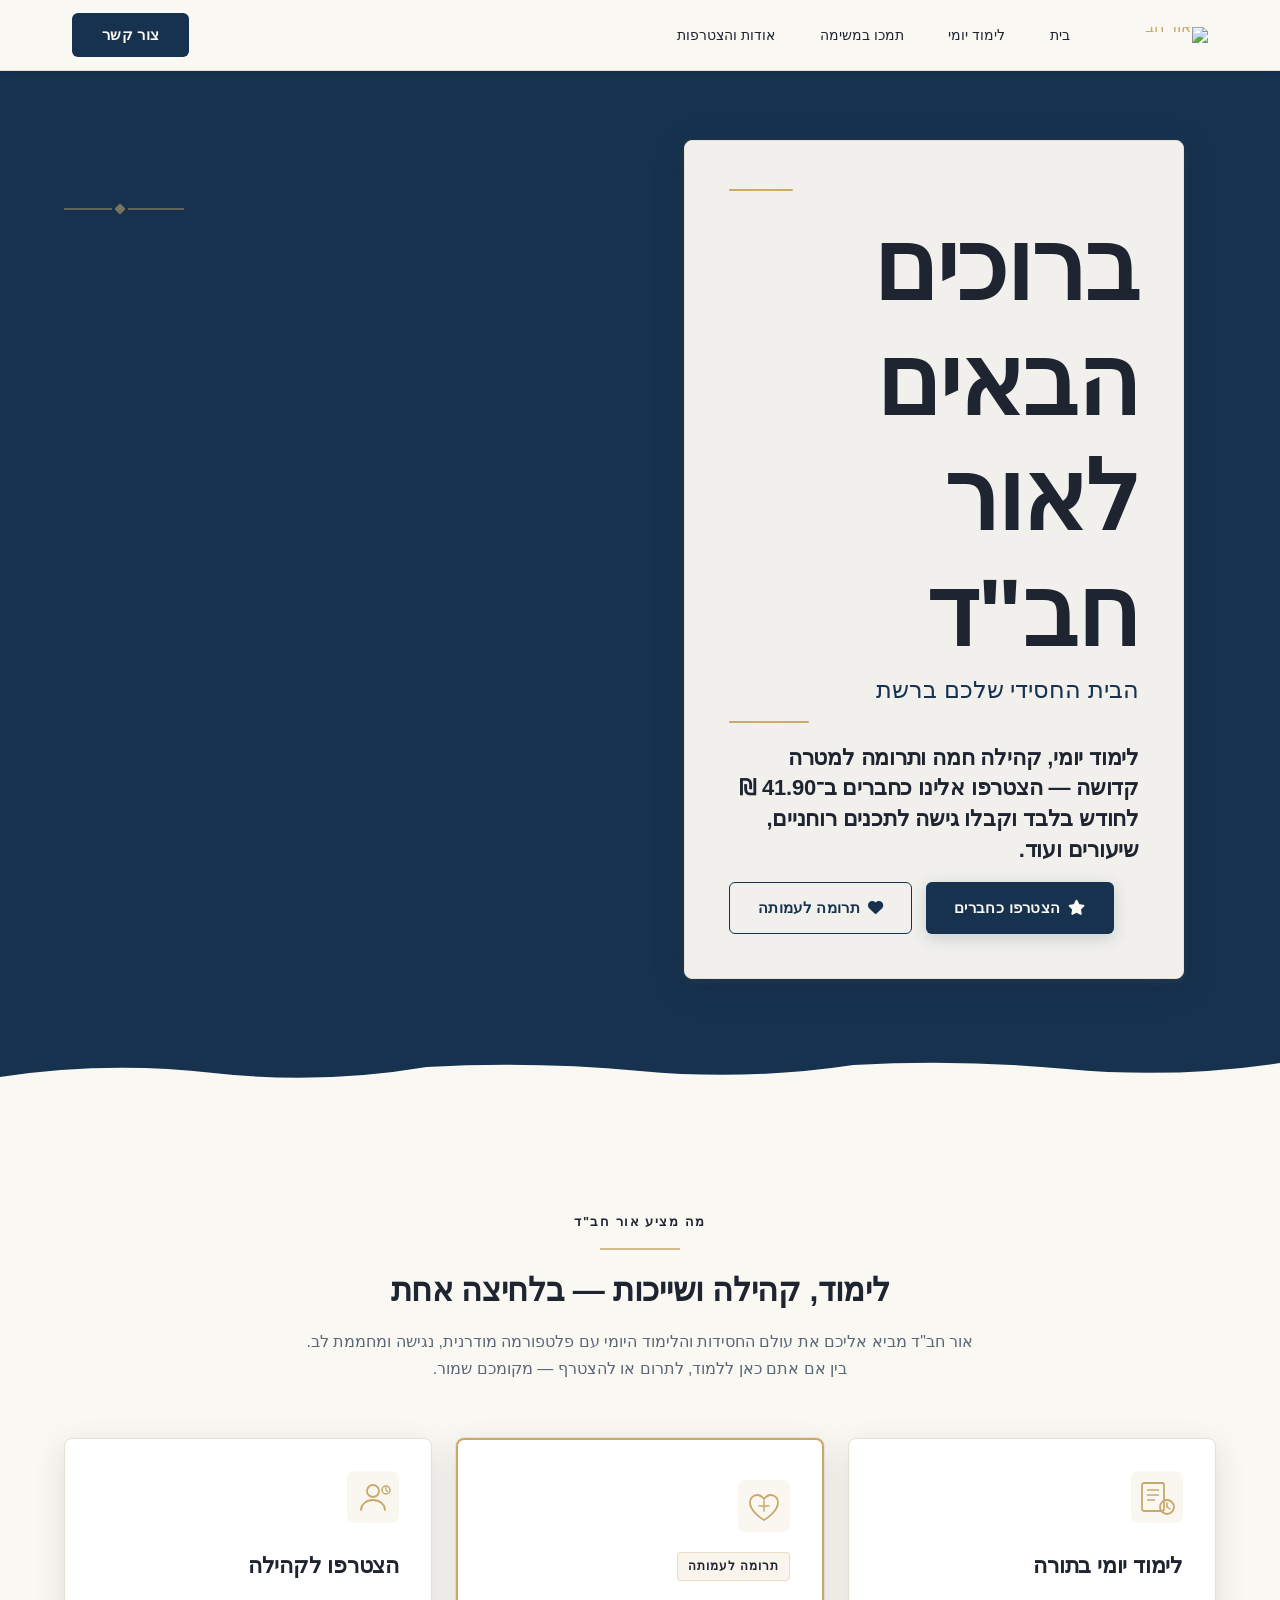
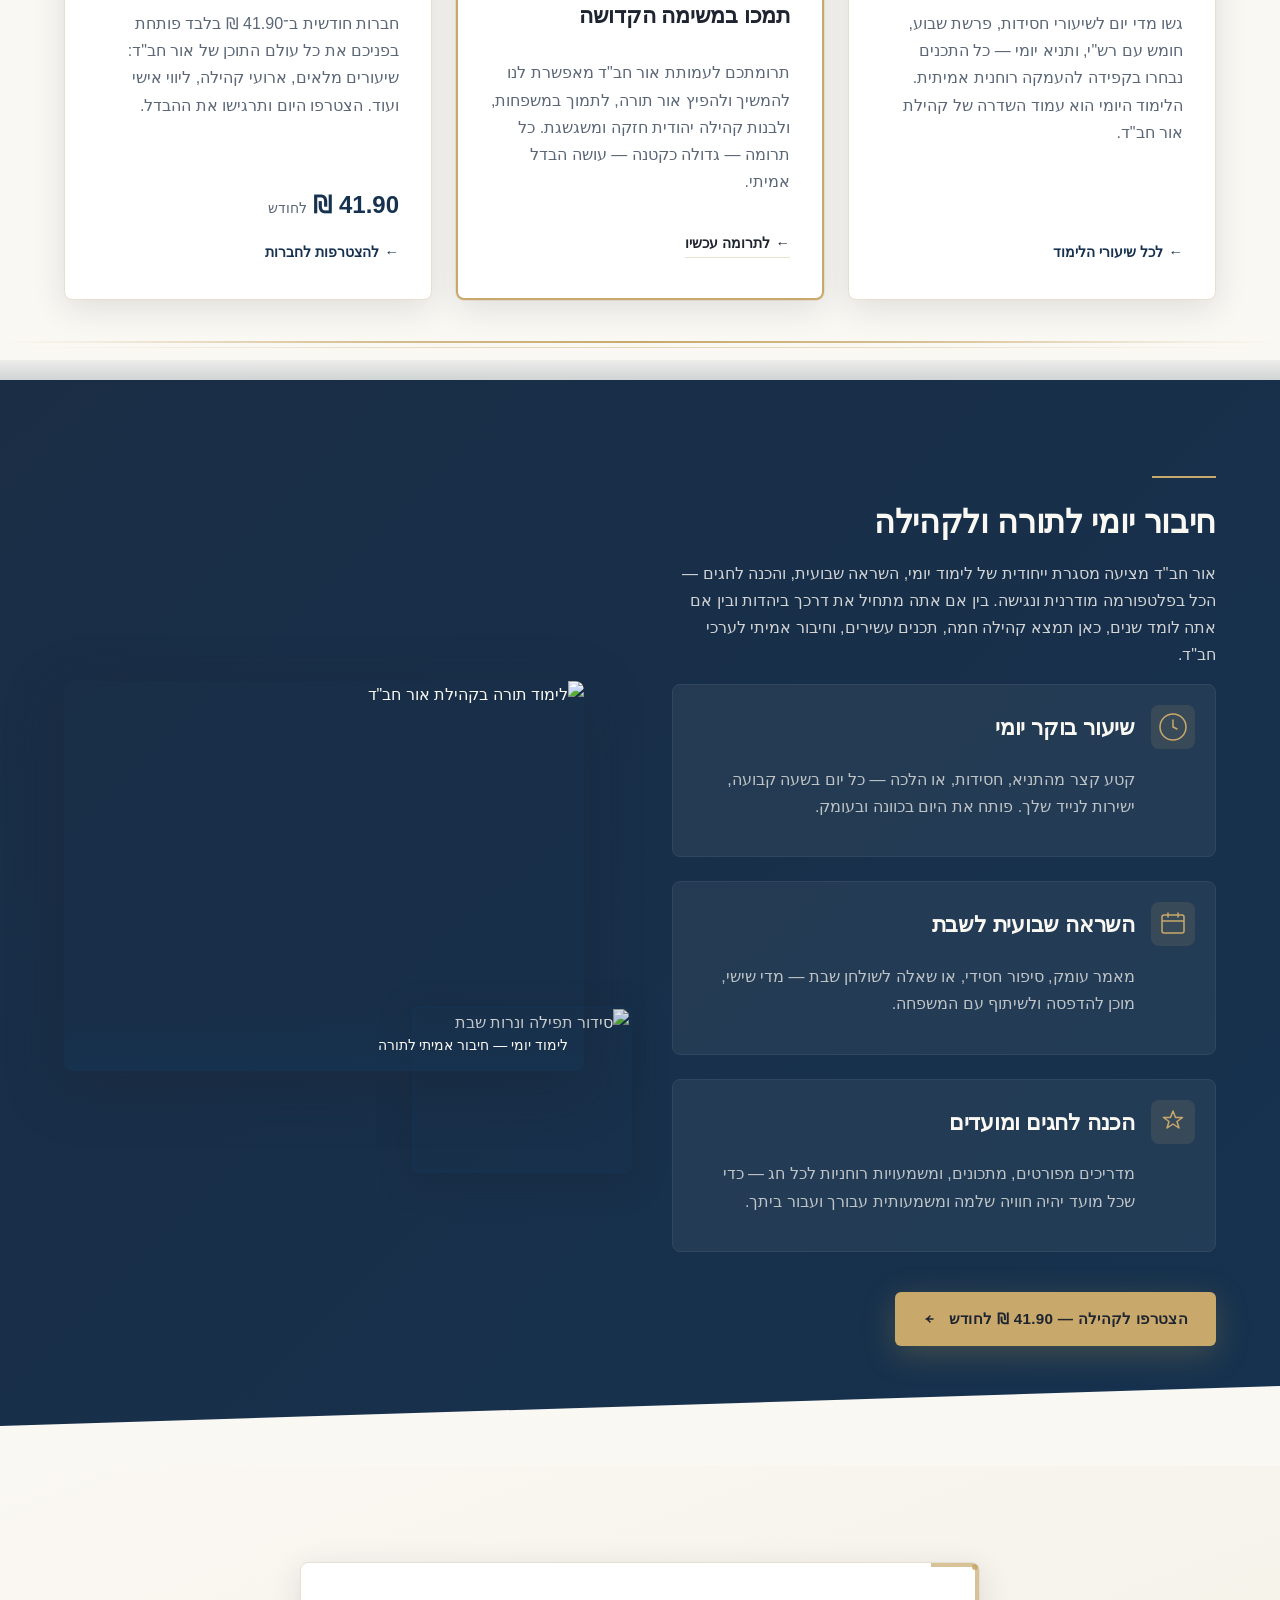
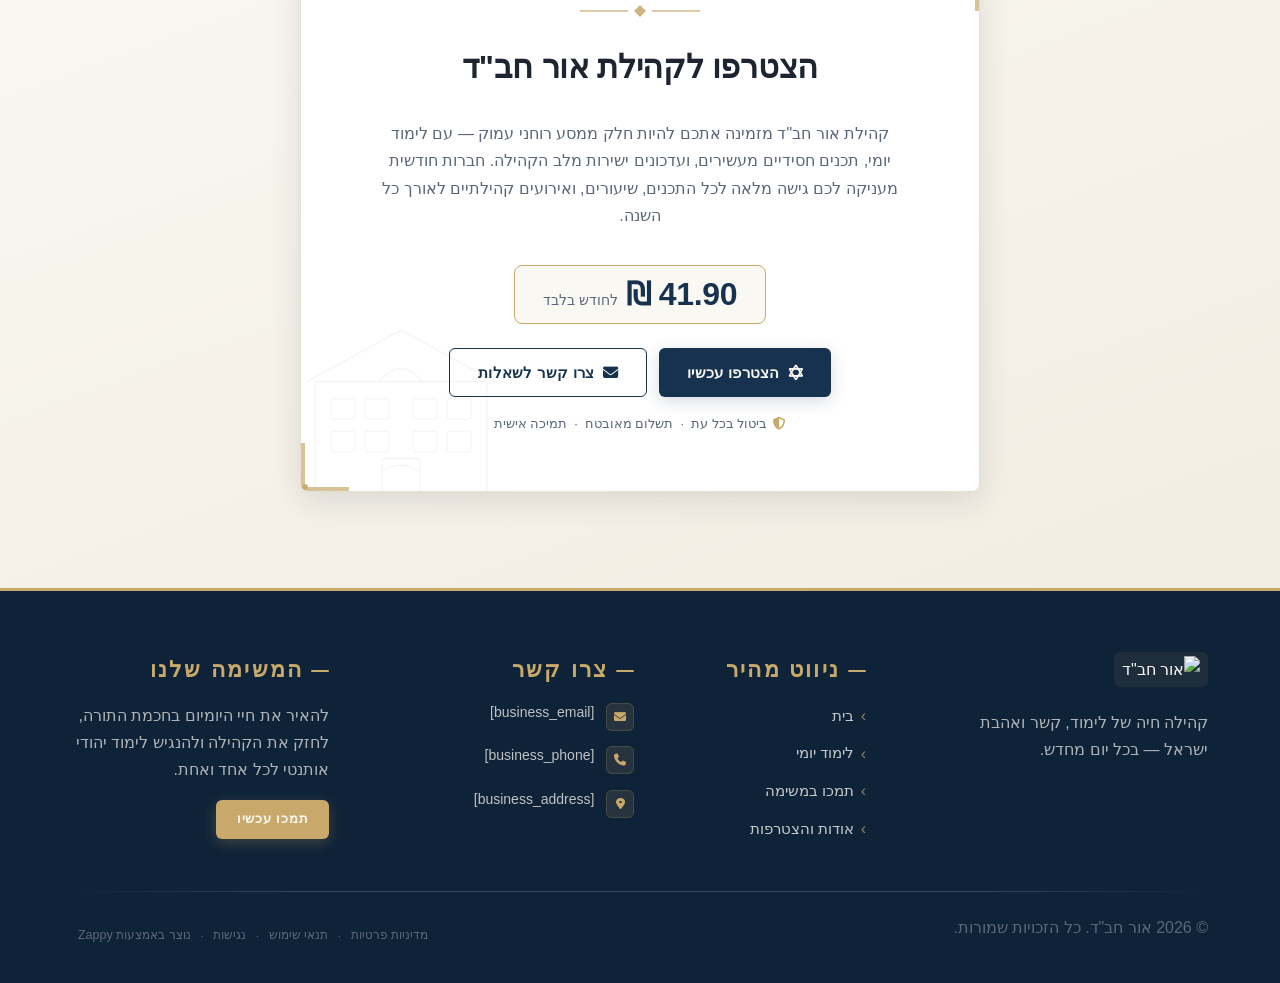
==== index.html @ 78608a61 "Background sync: Progressive GitHub Sync" ====
<!DOCTYPE html>
<html lang="he" dir="rtl">
<head>
    <meta charset="UTF-8">
    <meta name="viewport" content="width=device-width, initial-scale=1.0">
    <meta name="robots" content="index, follow">
    <title>הדליקו את הניצוץ היהודי שבכם — אור חב&quot;ד</title>
    <meta name="description" content="ברוכים הבאים לקהילת אור חב&quot;ד — מקום שבו לימוד יומי, חיבור רוחני וחיי תורה פוגשים את העולם הדיגיטלי המודרני. הצטרפו אלינו עוד היום!">
    <meta name="keywords" content="אור חב"ד, אור חב ד, קהילת חב"ד, יהדות מודרנית, לימוד יומי">
    
    <!-- Favicons -->
    <link rel="icon" type="image/x-icon" href="/assets/favicon.ico">
    <link rel="icon" type="image/png" sizes="16x16" href="/assets/favicon-16x16.png">
    <link rel="icon" type="image/png" sizes="32x32" href="/assets/favicon-32x32.png">
    <link rel="icon" type="image/png" sizes="48x48" href="/assets/favicon-48x48.png">
    <link rel="icon" type="image/png" sizes="192x192" href="/assets/favicon-192x192.png">
    <link rel="icon" type="image/png" sizes="512x512" href="/assets/favicon-512x512.png">
    <link rel="apple-touch-icon" href="/assets/apple-touch-icon.png">
    <!-- Zappy Analytics -->
<script>
(function() {
  'use strict';
  
  // Configuration
  var config = {
    websiteId: '23356488-f8ac-406c-a61a-46fda964bc00',
    apiUrl: 'https://api.zappy5.com/api/analytics/track',
    sessionDuration: 30 * 60 * 1000, // 30 minutes
    visitorDuration: 30 * 24 * 60 * 60 * 1000, // 30 days
    trackPageViews: true,
    trackClicks: true,
    trackFormSubmissions: true
  };
  
  // Generate or retrieve persistent visitor ID (30 days)
  function getVisitorId() {
    var visitorKey = 'zappy_visitor_' + config.websiteId;
    var visitor = null;
    
    try {
      visitor = localStorage.getItem(visitorKey);
      if (visitor) {
        var visitorData = JSON.parse(visitor);
        var now = Date.now();
        
        // Check if visitor ID is still valid (30 days)
        if (now - visitorData.created < config.visitorDuration) {
          // Update last seen timestamp
          visitorData.lastSeen = now;
          localStorage.setItem(visitorKey, JSON.stringify(visitorData));
          return visitorData.id;
        }
      }
    } catch (e) {
      console.warn('Zappy Analytics: LocalStorage not available');
    }
    
    // Generate new visitor ID
    var newVisitorId = 'zv_' + Date.now() + '_' + Math.random().toString(36).substr(2, 9);
    
    try {
      localStorage.setItem(visitorKey, JSON.stringify({
        id: newVisitorId,
        created: Date.now(),
        lastSeen: Date.now()
      }));
    } catch (e) {
      // Continue without local storage
    }
    
    return newVisitorId;
  }
  
  // Generate or retrieve session ID (30 minutes)
  function getSessionId() {
    var sessionKey = 'zappy_session_' + config.websiteId;
    var session = null;
    
    try {
      session = sessionStorage.getItem(sessionKey);
      if (session) {
        var sessionData = JSON.parse(session);
        var now = Date.now();
        
        // Check if session is still valid
        if (now - sessionData.timestamp < config.sessionDuration) {
          // Update timestamp
          sessionData.timestamp = now;
          sessionStorage.setItem(sessionKey, JSON.stringify(sessionData));
          return sessionData.id;
        }
      }
    } catch (e) {
      console.warn('Zappy Analytics: SessionStorage not available');
    }
    
    // Generate new session ID
    var newSessionId = 'zs_' + Date.now() + '_' + Math.random().toString(36).substr(2, 9);
    
    try {
      sessionStorage.setItem(sessionKey, JSON.stringify({
        id: newSessionId,
        timestamp: Date.now()
      }));
    } catch (e) {
      // Continue without session storage
    }
    
    return newSessionId;
  }
  
  var visitorId = getVisitorId();
  var sessionId = getSessionId();
  
  // Track an event
  function trackEvent(eventType, data) {
    data = data || {};
    
    var eventData = {
      website_id: config.websiteId,
      event_type: eventType,
      page_path: window.location.pathname,
      referrer: document.referrer || 'direct',
      visitor_id: visitorId,
      session_id: sessionId,
      metadata: data
    };
    
    // Use sendBeacon if available (better for page unload events)
    if (navigator.sendBeacon) {
      var blob = new Blob([JSON.stringify(eventData)], { type: 'application/json' });
      navigator.sendBeacon(config.apiUrl, blob);
    } else {
      // Fallback to fetch
      fetch(config.apiUrl, {
        method: 'POST',
        headers: {
          'Content-Type': 'application/json'
        },
        body: JSON.stringify(eventData),
        keepalive: true
      }).catch(function(error) {
        console.warn('Zappy Analytics: Failed to track event', error);
      });
    }
  }
  
  // Track page view
  if (config.trackPageViews) {
    trackEvent('pageview', {
      title: document.title,
      url: window.location.href
    });
  }
  
  // Track clicks on important elements
  if (config.trackClicks) {
    document.addEventListener('click', function(e) {
      var target = e.target;
      
      // Track button clicks (counted as actions)
      if (target.tagName === 'BUTTON' || target.closest('button')) {
        var button = target.tagName === 'BUTTON' ? target : target.closest('button');
        trackEvent('click', {
          element: 'button',
          text: button.textContent.trim().substring(0, 100),
          id: button.id || null,
          class: button.className || null
        });
      }
      
      // Track link clicks (navigation - not counted as actions)
      else if (target.tagName === 'A' || target.closest('a')) {
        var link = target.tagName === 'A' ? target : target.closest('a');
        trackEvent('navigation', {
          element: 'link',
          text: link.textContent.trim().substring(0, 100),
          href: link.href,
          external: link.hostname !== window.location.hostname
        });
      }
    }, true);
  }
  
  // Track form submissions
  if (config.trackFormSubmissions) {
    document.addEventListener('submit', function(e) {
      var form = e.target;
      
      trackEvent('form_submit', {
        form_id: form.id || null,
        form_name: form.name || null,
        form_action: form.action || null,
        form_method: form.method || 'GET'
      });
    }, true);
  }
  
  // Track time on page (send on page unload)
  var pageLoadTime = Date.now();
  
  window.addEventListener('beforeunload', function() {
    var timeOnPage = Math.floor((Date.now() - pageLoadTime) / 1000); // in seconds
    
    trackEvent('page_unload', {
      time_on_page: timeOnPage,
      page_path: window.location.pathname
    });
  });
  
  // Expose tracking function globally for custom events
  window.zappyAnalytics = {
    track: trackEvent,
    getVisitorId: function() { return visitorId; },
    getSessionId: function() { return sessionId; }
  };
  
})();
</script>
<!-- End Zappy Analytics -->
    <meta property="og:title" content="הדליקו את הניצוץ היהודי שבכם — אור חב&quot;ד">
    <meta property="og:description" content="ברוכים הבאים לקהילת אור חב&quot;ד — מקום שבו לימוד יומי, חיבור רוחני וחיי תורה פוגשים את העולם הדיגיטלי המודרני. הצטרפו אלינו עוד היום!">
    <meta name="twitter:card" content="summary_large_image">
    <meta name="twitter:title" content="הדליקו את הניצוץ היהודי שבכם — אור חב&quot;ד">
    <meta name="twitter:description" content="ברוכים הבאים לקהילת אור חב&quot;ד — מקום שבו לימוד יומי, חיבור רוחני וחיי תורה פוגשים את העולם הדיגיטלי המודרני. הצטרפו אלינו עוד היום!">
    <meta property="og:type" content="website">
  <meta property="og:locale" content="he_IL">
  
  
  
  
  
  <link rel="stylesheet" href="https://cdnjs.cloudflare.com/ajax/libs/font-awesome/6.4.0/css/all.min.css">
  <link rel="stylesheet" href="https://fonts.googleapis.com/css2?family=Inter:wght@400;500;600;700&amp;display=swap">



  
    <!-- Favicons -->
    <link rel="icon" type="image/x-icon" href="/assets/favicon.ico">
    <link rel="icon" type="image/png" sizes="16x16" href="/assets/favicon-16x16.png">
    <link rel="icon" type="image/png" sizes="32x32" href="/assets/favicon-32x32.png">
    <link rel="icon" type="image/png" sizes="48x48" href="/assets/favicon-48x48.png">
    <link rel="icon" type="image/png" sizes="192x192" href="/assets/favicon-192x192.png">
    <link rel="icon" type="image/png" sizes="512x512" href="/assets/favicon-512x512.png">
    <link rel="apple-touch-icon" href="/assets/apple-touch-icon.png">
    <!-- Cookie Consent -->
    <link rel="stylesheet" href="https://cdn.jsdelivr.net/npm/vanilla-cookieconsent@3/dist/cookieconsent.css">
    <script src="https://cdn.jsdelivr.net/npm/vanilla-cookieconsent@3/dist/cookieconsent.umd.js"></script>
    <!-- Mickidum Accessibility Toolbar -->
    <script src="https://cdn.jsdelivr.net/gh/mickidum/acc_toolbar/acctoolbar/acctoolbar.min.js"></script>
    <link rel="stylesheet" href="/styles.css">

    <style id="zappy-dropdown-submenu-styles">
      /* ========== DESKTOP DROPDOWN SUBMENU STYLES ========== */
      /* Base styles for dropdown submenus - parent must be positioned */
      .nav-menu li:has(.sub-menu), nav li:has(.sub-menu), .navbar li:has(.sub-menu), #navMenu li:has(.sub-menu) { position: relative; }
      /* Submenu base - hidden by default */
      .nav-menu .sub-menu, nav .sub-menu, .navbar .sub-menu, #navMenu .sub-menu { display: block !important; position: absolute !important; top: 100%; left: 0; min-width: 220px; background: white; border-radius: 8px; box-shadow: 0 8px 25px rgba(0,0,0,0.15); padding: 8px 0; opacity: 0; visibility: hidden; transform: translateY(10px); transition: all 0.3s ease; z-index: 1000; list-style: none; pointer-events: none; }
      /* CRITICAL: Desktop hover styles to show dropdown */
      .nav-menu li:hover > .sub-menu, nav li:hover > .sub-menu, .navbar li:hover > .sub-menu, #navMenu li:hover > .sub-menu { opacity: 1 !important; visibility: visible !important; transform: translateY(0) !important; pointer-events: auto !important; }
      /* Submenu item styling */
      .sub-menu li { list-style: none; margin: 0; padding: 0; }
      .sub-menu a { display: block !important; padding: 10px 16px !important; color: var(--text-dark, #333) !important; font-weight: 500; text-decoration: none; white-space: nowrap; transition: background-color 0.2s; }
      .sub-menu .zappy-nav-child > a { padding-left: 28px !important; font-size: 0.9em !important; opacity: 0.85 !important; }
      [dir="rtl"] .sub-menu .zappy-nav-child > a, html[lang="he"] .sub-menu .zappy-nav-child > a, html[lang="ar"] .sub-menu .zappy-nav-child > a { padding-left: 10px !important; padding-right: 28px !important; }
      .sub-menu .zappy-nav-parent > a { font-weight: 600 !important; }
      .sub-menu a:hover { background-color: #f5f5f5; }
      /* RTL (Hebrew/Arabic) dropdown positioning */
      [dir="rtl"] .nav-menu .sub-menu, [dir="rtl"] nav .sub-menu, [dir="rtl"] .navbar .sub-menu, html[lang="he"] .nav-menu .sub-menu, html[lang="he"] nav .sub-menu, html[lang="he"] .navbar .sub-menu, html[lang="ar"] .nav-menu .sub-menu, html[lang="ar"] nav .sub-menu, html[lang="ar"] .navbar .sub-menu { left: auto !important; right: 0 !important; }
      /* Hide empty dropdown menus (exclude catalog sub-menus that use <a> children instead of <li>) */
      .sub-menu:empty, .sub-menu:not(:has(li:not(.zappy-hidden-menu-item))):not(:has(> a)), .sub-menu:not(:has(li)):not(:has(> a)) { display: none !important; opacity: 0 !important; visibility: hidden !important; pointer-events: none !important; }
      /* Desktop: show submenu on Menu Group hover */
      li:has(.menu-group-title):hover > .sub-menu { opacity: 1 !important; visibility: visible !important; transform: translateY(0) !important; pointer-events: auto !important; }
      /* Menu Group title styling */
      .nav-menu > li > .menu-group-title, #navMenu > li > .menu-group-title { display: inline-block; padding: 0.5rem 1rem; cursor: default; user-select: none; }
      
      /* ========== MOBILE SUBMENU STYLES ========== */
      @media (max-width: 768px) {
        .nav-menu .sub-menu, nav .sub-menu, .navbar .sub-menu, #navMenu .sub-menu { position: static !important; transform: none !important; box-shadow: none !important; background: transparent !important; max-height: 0; overflow: hidden; opacity: 0; visibility: hidden; transition: max-height 0.3s ease, opacity 0.3s ease; padding: 0 !important; border-radius: 0 !important; }
        .navbar .sub-menu.mobile-expanded, .nav-menu .sub-menu.mobile-expanded, #navMenu .sub-menu.mobile-expanded { max-height: none !important; overflow-y: visible !important; opacity: 1 !important; visibility: visible !important; padding: 8px 0 8px 16px !important; }
        [dir="rtl"] .sub-menu.mobile-expanded, html[lang="he"] .sub-menu.mobile-expanded { padding: 8px 16px 8px 0 !important; }
        /* Disable hover behavior on mobile */
        .nav-menu li:hover > .sub-menu, nav li:hover > .sub-menu, .navbar li:hover > .sub-menu, #navMenu li:hover > .sub-menu { opacity: 0; visibility: hidden; pointer-events: none; }
        .nav-menu li > .sub-menu.mobile-expanded, nav li > .sub-menu.mobile-expanded, .navbar li > .sub-menu.mobile-expanded, #navMenu li > .sub-menu.mobile-expanded { opacity: 1 !important; visibility: visible !important; pointer-events: auto !important; }
        .nav-menu li:has(.sub-menu), nav li:has(.sub-menu), .navbar li:has(.sub-menu), #navMenu li:has(.sub-menu) { display: flex !important; flex-wrap: wrap !important; align-items: center !important; position: relative !important; min-height: 44px !important; }
        .nav-menu li:has(.sub-menu) > a, nav li:has(.sub-menu) > a, .navbar li:has(.sub-menu) > a, #navMenu li:has(.sub-menu) > a { flex: 1 !important; min-width: 0 !important; }
        .nav-menu li:has(.sub-menu) > .menu-group-title, nav li:has(.sub-menu) > .menu-group-title, .navbar li:has(.sub-menu) > .menu-group-title, #navMenu li:has(.sub-menu) > .menu-group-title { flex: 1 !important; min-width: 0 !important; padding: 0 !important; line-height: inherit !important; }
        .nav-menu li:has(.sub-menu) > .sub-menu, nav li:has(.sub-menu) > .sub-menu, .navbar li:has(.sub-menu) > .sub-menu, #navMenu li:has(.sub-menu) > .sub-menu { flex-basis: 100% !important; width: 100% !important; }
        .nav-menu li:has(.sub-menu) > a [class*="chevron"], .nav-menu li:has(.sub-menu) > a [class*="arrow"], .nav-menu li:has(.sub-menu) > a .fa-chevron-down, .nav-menu li:has(.sub-menu) > a .fa-angle-down, nav li:has(.sub-menu) > a [class*="chevron"], nav li:has(.sub-menu) > a [class*="arrow"], #navMenu li:has(.sub-menu) > a [class*="chevron"], #navMenu li:has(.sub-menu) > a [class*="arrow"] { display: none !important; visibility: hidden !important; }
        .mobile-submenu-toggle { display: flex !important; align-items: center !important; justify-content: center !important; width: 44px !important; height: auto !important; background: transparent !important; border: none !important; cursor: pointer !important; color: var(--text-dark) !important; position: static !important; flex-shrink: 0 !important; align-self: stretch !important; z-index: 2 !important; padding: 0 !important; margin: 0 !important; }
        .mobile-submenu-toggle::after { content: '' !important; width: 0 !important; height: 0 !important; border-left: 6px solid transparent !important; border-right: 6px solid transparent !important; border-top: 7px solid currentColor !important; transition: transform 0.3s ease !important; }
        .mobile-submenu-toggle.expanded::after { transform: rotate(180deg) !important; }
        .sub-menu a { padding: 10px 0 !important; display: block !important; color: var(--text-dark) !important; white-space: normal !important; }
        .sub-menu .zappy-nav-child > a { padding-left: 28px !important; font-size: 0.9em !important; opacity: 0.85 !important; }
        [dir="rtl"] .sub-menu .zappy-nav-child > a, html[lang="he"] .sub-menu .zappy-nav-child > a, html[lang="ar"] .sub-menu .zappy-nav-child > a { padding-left: 0 !important; padding-right: 28px !important; }
        .sub-menu .zappy-nav-parent > a { font-weight: 600 !important; }
        .nav-menu.active, #navMenu.active { max-width: 100vw !important; overflow-x: hidden !important; box-sizing: border-box !important; }
        .navbar .sub-menu li a, nav.navbar .sub-menu li a, .zappy-products-dropdown .sub-menu a { color: var(--text-dark) !important; }
      }
      @media (min-width: 769px) { .mobile-submenu-toggle { display: none !important; } }
    </style>

    <style id="zappy-widget-visibility">
      html[dir="rtl"] .whatsapp-float { right: 20px !important; left: auto !important; }
      html[dir="ltr"] .whatsapp-float, html:not([dir]) .whatsapp-float { left: 20px !important; right: auto !important; }
      html[dir="rtl"] #mic-access-tool-general-button, html[dir="rtl"] .mic-access-tool-general-button,
      html[dir="rtl"] #mic-init-access-tool .mic-access-tool-general-button,
      html[dir="rtl"] #mic-init-access-tool #mic-access-tool-general-button,
      html[dir="rtl"] ._access-icon { left: 20px !important; right: auto !important; }
      html[dir="ltr"] #mic-access-tool-general-button, html[dir="ltr"] .mic-access-tool-general-button,
      html[dir="ltr"] #mic-init-access-tool .mic-access-tool-general-button,
      html[dir="ltr"] #mic-init-access-tool #mic-access-tool-general-button,
      html[dir="ltr"] ._access-icon,
      html:not([dir]) #mic-access-tool-general-button, html:not([dir]) .mic-access-tool-general-button,
      html:not([dir]) #mic-init-access-tool .mic-access-tool-general-button,
      html:not([dir]) #mic-init-access-tool #mic-access-tool-general-button,
      html:not([dir]) ._access-icon { right: 20px !important; left: auto !important; }
      @media (max-width: 768px) { .whatsapp-float { display: flex !important; } }
      @media (min-width: 769px) { .whatsapp-float { display: flex !important; } }
      @media (max-width: 768px) {
        #mic-access-tool-general-button, .mic-access-tool-general-button,
        #mic-init-access-tool .mic-access-tool-general-button, #mic-init-access-tool #mic-access-tool-general-button,
        ._access-icon { display: flex !important; visibility: visible !important; opacity: 1 !important; pointer-events: auto !important; }
        #mic-access-tool-box.opened-mic-access-tool, .mic-access-tool-box.opened-mic-access-tool,
        #mic-init-access-tool #mic-access-tool-box.opened-mic-access-tool {
          visibility: visible !important; opacity: 1 !important; pointer-events: auto !important;
        }
      }
      @media (min-width: 769px) {
        #mic-access-tool-general-button, .mic-access-tool-general-button,
        #mic-init-access-tool .mic-access-tool-general-button, #mic-init-access-tool #mic-access-tool-general-button,
        ._access-icon { display: flex !important; visibility: visible !important; opacity: 1 !important; pointer-events: auto !important; }
        #mic-access-tool-box.opened-mic-access-tool, .mic-access-tool-box.opened-mic-access-tool,
        #mic-init-access-tool #mic-access-tool-box.opened-mic-access-tool {
          visibility: visible !important; opacity: 1 !important; pointer-events: auto !important;
        }
      }
    </style>
</head>
<body>
<nav class="navbar" dir="rtl">
  <button class="mobile-toggle" id="mobileToggle" aria-label="Menu">
    <svg class="hamburger-icon" width="24" height="24" viewBox="0 0 24 24" fill="none">
      <path d="M3 12h18M3 6h18M3 18h18" stroke="currentColor" stroke-width="2" stroke-linecap="round"></path>
    </svg>
    <svg class="close-icon" width="24" height="24" viewBox="0 0 24 24" fill="none" style="display: none;">
      <path d="M18 6L6 18M6 6l12 12" stroke="currentColor" stroke-width="2" stroke-linecap="round"></path>
    </svg>
  </button>

  <button class="phone-header-btn" data-phone="[business_phone]" aria-label="Call">
    <svg width="20" height="20" viewBox="0 0 24 24" fill="currentColor">
      <path d="M22 16.92v3a2 2 0 0 1-2.18 2 19.79 19.79 0 0 1-8.63-3.07 19.5 19.5 0 0 1-6-6 19.79 19.79 0 0 1-3.07-8.67A2 2 0 0 1 4.11 2h3a2 2 0 0 1 2 1.72 12.84 12.84 0 0 0 .7 2.81 2 2 0 0 1-.45 2.11L8.09 9.91a16 16 0 0 0 6 6l1.27-1.27a2 2 0 0 1 2.11-.45 12.84 12.84 0 0 0 2.81.7A2 2 0 0 1 22 16.92z"></path>
    </svg>
  </button>

  <div class="nav-container">
    <div class="nav-right-group"><div class="nav-brand">
      <a href="/" class="logo-link"><img class="logo" src="/assets/site-----image-1.webp" alt="אור חב" ד"=""></a>
    </div><ul class="nav-menu" id="navMenu"><li><a href="/">בית</a></li><li><a href="/daily-learning">לימוד יומי</a></li><li><a href="/donate">תמכו במשימה</a></li><li><a href="/about">אודות והצטרפות</a></li></ul></div>

    

    <div class="nav-cta-container">
      <a href="/contact" class="nav-cta-btn">צור קשר</a>
    </div>
  </div>
</nav>
<script>

// Navbar Mobile Menu Toggle and Contrast Fix
(function() {
  // Use 'load' event instead of 'DOMContentLoaded' to ensure we run AFTER all other scripts
  window.addEventListener('load', function() {
    
    // FIX MOBILE BUTTON CONTRAST
    // Detect navbar background color and apply contrasting color to mobile buttons
    const navbar = document.querySelector('.navbar, nav, header');
    if (!navbar) {
      console.log('[Navbar] Navbar element not found');
      return;
    }
    
    // DECLARE VARIABLES EARLY to avoid Temporal Dead Zone errors
    // These are used in multiple places below
    let mobileToggle = document.getElementById('mobileToggle') ||
                       document.querySelector('.mobile-toggle') ||
                       document.querySelector('.hamburger') ||
                       document.querySelector('.hamburger-menu') ||
                       document.querySelector('.menu-toggle') ||
                       document.querySelector('.burger-menu') ||
                       document.querySelector('[aria-label="Menu"]') ||
                       document.querySelector('[aria-label="תפריט"]');
    
    const phoneBtn = document.querySelector('.phone-header-btn');
    
    const computedStyle = window.getComputedStyle(navbar);
    let bgColor = computedStyle.backgroundColor;
    
    console.log('[Navbar] Initial navbar background:', bgColor);
    
    // Check if background is transparent or rgba with 0 alpha
    const isTransparent = bgColor === 'transparent' || 
                         bgColor === 'rgba(0, 0, 0, 0)' ||
                         (bgColor.startsWith('rgba') && bgColor.includes(', 0)'));
    
    if (isTransparent) {
      // Check for background-image or gradient
      const bgImage = computedStyle.backgroundImage;
      if (bgImage && bgImage !== 'none') {
        console.log('[Navbar] Navbar has background image/gradient, using dark text');
        bgColor = 'rgb(240, 240, 240)'; // Assume light background
      } else {
        // Transparent navbar - check body background
        const bodyBg = window.getComputedStyle(document.body).backgroundColor;
        console.log('[Navbar] Navbar transparent, using body background:', bodyBg);
        bgColor = bodyBg;
      }
    }
    
    // Calculate luminance to determine if background is light or dark
    const rgb = bgColor.match(/\d+/g);
    if (rgb && rgb.length >= 3) {
      const r = parseInt(rgb[0]);
      const g = parseInt(rgb[1]);
      const b = parseInt(rgb[2]);
      const luminance = (0.299 * r + 0.587 * g + 0.114 * b) / 255;
      
      // Mobile button colors are set by Claude's AI-generated CSS (same as .nav-menu a)
      // No dynamic color overrides needed - colors come from the generated navbar CSS
      console.log('[Navbar] Mobile button colors preserved from Claude CSS (luminance:', luminance.toFixed(2) + ')');
      
      // FIX ICON SIZES - Ensure SVGs are properly sized and visible
      // INJECT CRITICAL CSS TO OVERRIDE ANY CONFLICTING RULES
      const criticalCSS = document.createElement('style');
      criticalCSS.id = 'zappy-mobile-nav-fix';
      const htmlLang = document.documentElement.lang || 'en';
      const htmlDir = document.documentElement.dir || 'ltr';
      // Check both dir attribute AND lang for RTL detection
      // dir="rtl" is the most reliable indicator
      const isRTL = htmlDir === 'rtl' || htmlLang === 'he' || htmlLang === 'ar';
      
      criticalCSS.textContent = `
        /* Hide mobile buttons on desktop, show only on mobile */
        @media (min-width: 769px) {
          .mobile-toggle,
          .phone-header-btn {
            display: none !important;
          }
        }
        
        /* Show and position mobile buttons correctly on mobile */
        @media (max-width: 768px) {
          .mobile-toggle,
          .phone-header-btn {
            position: absolute !important;
            top: 0 !important;
            bottom: 0 !important;
            margin-top: auto !important;
            margin-bottom: auto !important;
            z-index: 1001 !important;
            display: flex !important;
            align-items: center !important;
            justify-content: center !important;
            width: 36px !important;
            height: 36px !important;
            border-radius: 50% !important;
            border: none !important;
            cursor: pointer !important;
            padding: 6px !important;
            background: none !important;
            color: var(--nav-text, var(--text-dark)) !important;
            touch-action: manipulation !important;
            -webkit-tap-highlight-color: transparent !important;
          }
          
          /* LTR positioning (default): hamburger LEFT, phone RIGHT */
          html:not([dir="rtl"]):not([lang="he"]):not([lang="ar"]) .mobile-toggle,
          html[dir="ltr"] .mobile-toggle {
            left: 12px !important;
            right: auto !important;
          }
          html:not([dir="rtl"]):not([lang="he"]):not([lang="ar"]) .phone-header-btn,
          html[dir="ltr"] .phone-header-btn {
            right: 12px !important;
            left: auto !important;
          }
          
          /* RTL positioning: hamburger RIGHT, phone LEFT */
          html[dir="rtl"] .mobile-toggle,
          html[lang="he"] .mobile-toggle,
          html[lang="ar"] .mobile-toggle {
            right: 12px !important;
            left: auto !important;
          }
          html[dir="rtl"] .phone-header-btn,
          html[lang="he"] .phone-header-btn,
          html[lang="ar"] .phone-header-btn {
            left: 12px !important;
            right: auto !important;
          }
          
          /* CRITICAL: Ensure nav-container has min-height on mobile */
          /* All children are positioned absolutely/fixed on mobile, so height:auto collapses to 0 */
          .nav-container {
            min-height: 70px !important;
            position: relative !important;
          }
          
          /* Ensure SVG icons are properly sized and inherit color */
          .mobile-toggle svg,
          .phone-header-btn svg {
            width: 24px !important;
            height: 24px !important;
            /* Don't force display - let JavaScript control hamburger/close toggle */
          }
          
          /* Reset nav-cta-container on mobile - remove desktop box-shadow/padding */
          /* that creates a visible ghost box when CTA button is hidden */
          .nav-cta-container {
            box-shadow: none !important;
            padding: 0 !important;
          }
          
          /* Hide nav-cta-container entirely on mobile when there's no lang-switcher */
          /* (only the CTA button is inside, and it's hidden on mobile) */
          .nav-cta-container:not(:has(.lang-switcher)) {
            display: none !important;
          }
          
          /* CRITICAL: Prevent hero image fade gradient from bleeding over headline text */
          /* The .image-fade-gradient has bottom: -30px (extends below parent) */
          /* On mobile stacked layout, this overlaps the h1 text below the image */
          .hero-image-column {
            overflow: hidden !important;
          }
          .image-fade-gradient {
            bottom: 0 !important;
          }
          
          /* Hide desktop language switcher on mobile - hamburger menu handles it */
          /* High specificity to override stored CSS */
          .lang-switcher,
          .nav-cta-container .lang-switcher,
          .nav-container .lang-switcher,
          .navbar .lang-switcher,
          .navbar .nav-cta-container .lang-switcher {
            display: none !important;
          }
        }
      `;
      
      // Remove existing fix if present and inject new one
      const existing = document.getElementById('zappy-mobile-nav-fix');
      if (existing) existing.remove();
      document.head.appendChild(criticalCSS);
      
      console.log('[Navbar] Critical CSS injected for mobile nav positioning');
      
      // ONLY apply inline positioning styles on mobile viewport
      // On desktop, the CSS handles hiding these buttons with display: none
      // Inline styles were breaking desktop layout by overriding CSS
      const isMobileViewport = window.innerWidth <= 768;
      
      if (mobileToggle) {
        // Icon sizing applies to all viewports for consistency
        const hamburgerIcon = mobileToggle.querySelector('.hamburger-icon');
        const closeIcon = mobileToggle.querySelector('.close-icon');
        
        if (hamburgerIcon) {
          hamburgerIcon.style.setProperty('width', '24px', 'important');
          hamburgerIcon.style.setProperty('height', '24px', 'important');
          hamburgerIcon.style.setProperty('display', 'block', 'important'); // Show hamburger by default
        }
        if (closeIcon) {
          closeIcon.style.setProperty('width', '24px', 'important');
          closeIcon.style.setProperty('height', '24px', 'important');
          closeIcon.style.setProperty('display', 'none', 'important'); // Hide close icon by default
        }
        
        // ONLY set positioning inline styles on mobile
        if (isMobileViewport) {
          mobileToggle.style.setProperty('position', 'absolute', 'important');
          mobileToggle.style.setProperty('top', '0', 'important');
          mobileToggle.style.setProperty('bottom', '0', 'important');
          mobileToggle.style.setProperty('margin-top', 'auto', 'important');
          mobileToggle.style.setProperty('margin-bottom', 'auto', 'important');
          mobileToggle.style.setProperty('z-index', '1001', 'important');
          
          // Clear any inline left/right so CSS can take over based on html[dir]
          mobileToggle.style.removeProperty('left');
          mobileToggle.style.removeProperty('right');
          
          console.log('[Navbar] Mobile toggle positioning applied (mobile viewport)');
        } else {
          // On desktop, clear any positioning styles to let CSS handle it
          mobileToggle.style.removeProperty('position');
          mobileToggle.style.removeProperty('top');
          mobileToggle.style.removeProperty('transform');
          mobileToggle.style.removeProperty('z-index');
          mobileToggle.style.removeProperty('left');
          mobileToggle.style.removeProperty('right');
          console.log('[Navbar] Desktop viewport - cleared mobile toggle inline positioning');
        }
      }
      
      if (phoneBtn) {
        // Icon sizing applies to all viewports
        const phoneIcon = phoneBtn.querySelector('svg');
        if (phoneIcon) {
          phoneIcon.style.width = '24px';
          phoneIcon.style.height = '24px';
          phoneIcon.setAttribute('width', '24');
          phoneIcon.setAttribute('height', '24');
        }
        
        // ONLY set positioning inline styles on mobile
        if (isMobileViewport) {
          phoneBtn.style.setProperty('position', 'absolute', 'important');
          phoneBtn.style.setProperty('top', '0', 'important');
          phoneBtn.style.setProperty('bottom', '0', 'important');
          phoneBtn.style.setProperty('margin-top', 'auto', 'important');
          phoneBtn.style.setProperty('margin-bottom', 'auto', 'important');
          phoneBtn.style.setProperty('z-index', '1001', 'important');
          
          // Clear any inline left/right so CSS can take over based on html[dir]
          phoneBtn.style.removeProperty('left');
          phoneBtn.style.removeProperty('right');
          
          console.log('[Navbar] Phone button positioning applied (mobile viewport)');
        } else {
          // On desktop, clear any positioning styles to let CSS handle it
          phoneBtn.style.removeProperty('position');
          phoneBtn.style.removeProperty('top');
          phoneBtn.style.removeProperty('transform');
          phoneBtn.style.removeProperty('z-index');
          phoneBtn.style.removeProperty('left');
          phoneBtn.style.removeProperty('right');
          console.log('[Navbar] Desktop viewport - cleared phone button inline positioning');
        }
      }
    } else {
      console.log('[Navbar] Could not parse background color:', bgColor);
    }
    
    // MOBILE MENU TOGGLE
    // Re-query in case DOM changed (mobileToggle already declared at top of function)
    mobileToggle = document.getElementById('mobileToggle') ||
                   document.querySelector('.mobile-toggle') ||
                   document.querySelector('.hamburger') ||
                   document.querySelector('.hamburger-menu') ||
                   document.querySelector('.menu-toggle') ||
                   document.querySelector('.burger-menu') ||
                   document.querySelector('[aria-label="Menu"]') ||
                   document.querySelector('[aria-label="תפריט"]');
    
    // EXPANDED SEARCH: Find nav menu by ID or class
    const navMenu = document.getElementById('navMenu') ||
                  document.querySelector('.nav-menu') ||
                  document.querySelector('.nav-links') ||
                  document.querySelector('nav ul:not(.submenu)');
    
    if (!mobileToggle || !navMenu) {
      console.log('[Navbar] Mobile toggle or menu not found:', { toggle: !!mobileToggle, menu: !!navMenu });
      return;
    }
    
    // Ensure navMenu has ID for CSS targeting
    if (!navMenu.id) {
      navMenu.id = 'navMenu';
    }
    
    console.log('[Navbar] Initializing mobile menu...');
    
    // Remove any existing event listeners by cloning the button
    const newToggle = mobileToggle.cloneNode(true);
    mobileToggle.parentNode.replaceChild(newToggle, mobileToggle);
    
    // Toggle menu handler (shared by click and touchend)
    function handleToggle(e) {
      e.preventDefault();
      e.stopPropagation();
      
      const hamburgerIcon = newToggle.querySelector('.hamburger-icon');
      const closeIcon = newToggle.querySelector('.close-icon');
      const isActive = navMenu.classList.contains('active');
      
      if (isActive) {
        // Close menu
        navMenu.classList.remove('active');
        if (hamburgerIcon) hamburgerIcon.style.setProperty('display', 'block', 'important');
        if (closeIcon) closeIcon.style.setProperty('display', 'none', 'important');
        document.body.style.overflow = '';
        console.log('[Navbar] Menu closed');
      } else {
        // Open menu
        navMenu.classList.add('active');
        if (hamburgerIcon) hamburgerIcon.style.setProperty('display', 'none', 'important');
        if (closeIcon) closeIcon.style.setProperty('display', 'block', 'important');
        document.body.style.overflow = 'hidden';
        console.log('[Navbar] Menu opened');
      }
    }
    
    // Use click for desktop/emulation and touchend as iOS Safari fallback.
    // Prevent double-fire with a timestamp guard.
    var lastToggleTime = 0;
    function guardedToggle(e) {
      var now = Date.now();
      if (now - lastToggleTime < 300) return;
      lastToggleTime = now;
      handleToggle(e);
    }
    
    newToggle.addEventListener('click', guardedToggle);
    newToggle.addEventListener('touchend', guardedToggle);
    
    // Close menu when clicking nav links (but NOT dropdown toggles)
    const navLinks = navMenu.querySelectorAll('a');
    navLinks.forEach(function(link) {
      link.addEventListener('click', function() {
        // Don't close if it's a dropdown child (unless it's a real navigation link)
        if (this.getAttribute('href') === '#') return;
        
        const hamburgerIcon = newToggle.querySelector('.hamburger-icon');
        const closeIcon = newToggle.querySelector('.close-icon');
        
        navMenu.classList.remove('active');
        if (hamburgerIcon) hamburgerIcon.style.setProperty('display', 'block', 'important');
        if (closeIcon) closeIcon.style.setProperty('display', 'none', 'important');
        document.body.style.overflow = '';
        console.log('[Navbar] Menu closed (link clicked)');
      });
    });
    
    // DROPDOWN MENU TOGGLE (for mobile and touch devices)
    var dropdownToggles = navMenu.querySelectorAll('.dropdown-toggle');
    dropdownToggles.forEach(function(toggle) {
      toggle.addEventListener('click', function(e) {
        e.preventDefault();
        e.stopPropagation();
        var parent = this.closest('.nav-dropdown');
        if (!parent) return;
        
        // Close other open dropdowns at the same level
        var siblings = parent.parentNode.querySelectorAll('.nav-dropdown.open');
        siblings.forEach(function(sib) {
          if (sib !== parent) sib.classList.remove('open');
        });
        
        parent.classList.toggle('open');
        console.log('[Navbar] Dropdown toggled:', parent.classList.contains('open') ? 'open' : 'closed');
      });
    });
    
    // Close dropdowns when clicking outside
    document.addEventListener('click', function(e) {
      if (!e.target.closest('.nav-dropdown')) {
        var openDropdowns = document.querySelectorAll('.nav-dropdown.open');
        openDropdowns.forEach(function(dd) { dd.classList.remove('open'); });
      }
    });
    
    console.log('[Navbar] Dropdown handlers initialized for ' + dropdownToggles.length + ' dropdowns');
    
    // Phone button functionality (phoneBtn already declared at top of function)
    if (phoneBtn) {
      phoneBtn.addEventListener('click', function() {
        // Get phone number from placeholder in page or use default
        const phoneLinks = document.querySelectorAll('a[href^="tel:"]');
        const phoneNumber = phoneLinks.length > 0 
          ? phoneLinks[0].getAttribute('href').replace('tel:', '')
          : '[business_phone]';
        
        window.location.href = 'tel:' + phoneNumber;
        console.log('[Navbar] Phone button clicked');
      });
    }
    
    console.log('[Navbar] Mobile menu initialized successfully');
    
    // WhatsApp button visibility is now controlled via CSS (siteSettings).
    // No JS-based desktop hiding — the button is visible on both mobile and desktop by default.
  });
})();

</script>
  
  <main>
    <section data-band-index="0" class="index-hero-section" data-layout-spec="בית-hero" dir="rtl" data-hero-type="fullscreen-scrim">
  <!-- Background Image -->
  <div class="index-hero-bg">
    <img data-hero-bg="true" data-placeholder="index-hero-image-1" data-context="Warm, luminous interior of a Chabad Jewish study hall and community space. Natural light streams through tall windows onto wooden tables with open books (Talmud, Chumash). A rabbi and community members of various ages sit together learning, smiling warmly. Bookshelves lined with Hebrew volumes in the background. Atmosphere is inviting, scholarly, and spiritually uplifting. Bright and welcoming, golden afternoon light." width="1200" height="700" src="/assets/site-index-hero-image-1.webp" alt="קהילת אור חב&quot;ד - בית מדרש חם ומזמין">
  </div>

  <!-- Scrim Overlay -->
  <div class="index-hero-scrim" aria-hidden="true"></div>

  <!-- Ornamental divider motif (decorative) -->
  <div class="index-hero-ornament" aria-hidden="true">
    <svg data-no-icon-edit="true" aria-hidden="true" width="120" height="18" viewBox="0 0 120 18" fill="none" xmlns="http://www.w3.org/2000/svg">
      <line x1="0" y1="9" x2="48" y2="9" stroke="#C8A96B" stroke-width="1.5" stroke-opacity="0.8"></line>
      <rect x="52" y="5" width="8" height="8" rx="1" fill="#C8A96B" fill-opacity="0.8" transform="rotate(45 56 9)"></rect>
      <line x1="64" y1="9" x2="120" y2="9" stroke="#C8A96B" stroke-width="1.5" stroke-opacity="0.8"></line>
    </svg>
  </div>

  <!-- Content Card -->
  <div class="index-hero-card-wrap">
    <article class="index-hero-card">
      <!-- Gold micro-divider above H1 -->
      <div class="index-hero-gold-rule" aria-hidden="true"></div>

      <h1 class="index-hero-h1">ברוכים הבאים לאור חב"ד<br><span class="index-hero-h1-sub">הבית החסידי שלכם ברשת</span></h1>

      <!-- Gold rule accent under H1 -->
      <div class="index-hero-gold-rule index-hero-gold-rule--below" aria-hidden="true"></div>

      <h3 class="index-hero-subtitle">לימוד יומי, קהילה חמה ותרומה למטרה קדושה — הצטרפו אלינו כחברים ב־41.90 ₪ לחודש בלבד וקבלו גישה לתכנים רוחניים, שיעורים ועוד.</h3>

      <div class="index-hero-ctas">
        <a href="/membership" class="index-hero-btn-primary">
          <i class="fas fa-star" aria-hidden="true"></i>
          הצטרפו כחברים
        </a>
        <a href="/donate" class="index-hero-btn-secondary">
          <i class="fas fa-heart" aria-hidden="true"></i>
          תרומה לעמותה
        </a>
      </div>
    </article>
  </div>

  <!-- Bottom Divider: soft curved paper-edge to next light section -->
  <div class="index-hero-divider-wrapper">
    <svg data-no-icon-edit="true" aria-hidden="true" viewBox="0 0 1440 72" preserveAspectRatio="none" xmlns="http://www.w3.org/2000/svg">
      <path d="M0,72 L0,38 Q120,22 240,34 T480,28 Q600,22 720,32 T960,26 Q1080,20 1200,30 T1440,24 L1440,72 Z" fill="#FAF8F3"></path>
    </svg>
  </div>
</section>

<section data-band-index="1" class="index-features-section" data-layout-spec="בית-features" dir="rtl">
  <div class="index-features-container">

    <!-- Intro Block -->
    <div class="index-features-intro">
      <span class="index-features-eyebrow">מה מציע אור חב"ד</span>
      <div class="index-features-gold-rule" aria-hidden="true"></div>
      <h2 class="index-features-heading">לימוד, קהילה ושייכות — בלחיצה אחת</h2>
      <p class="index-features-subheading">אור חב"ד מביא אליכם את עולם החסידות והלימוד היומי עם פלטפורמה מודרנית, נגישה ומחממת לב. בין אם אתם כאן ללמוד, לתרום או להצטרף — מקומכם שמור.</p>
    </div>

    <!-- Cards Grid -->
    <div class="index-features-grid">

      <!-- Card 1: Daily Learning -->
      <article class="index-feature-card">
        <div class="index-feature-card-icon" aria-hidden="true">
          <svg data-element-type="icon" data-icon-type="svg" width="40" height="40" viewBox="0 0 40 40" fill="none" xmlns="http://www.w3.org/2000/svg">
            <rect x="5" y="6" width="22" height="28" rx="2" stroke="currentColor" stroke-width="1.8" fill="none"></rect>
            <line x1="10" y1="13" x2="22" y2="13" stroke="currentColor" stroke-width="1.5"></line>
            <line x1="10" y1="18" x2="22" y2="18" stroke="currentColor" stroke-width="1.5"></line>
            <line x1="10" y1="23" x2="18" y2="23" stroke="currentColor" stroke-width="1.5"></line>
            <circle cx="30" cy="30" r="7" stroke="currentColor" stroke-width="1.8" fill="none"></circle>
            <line x1="30" y1="26" x2="30" y2="30" stroke="currentColor" stroke-width="1.5" stroke-linecap="round"></line>
            <line x1="30" y1="30" x2="33" y2="32" stroke="currentColor" stroke-width="1.5" stroke-linecap="round"></line>
          </svg>
        </div>
        <div class="index-feature-card-content">
          <h3 class="index-feature-card-title">לימוד יומי בתורה</h3>
          <p class="index-feature-card-desc">גשו מדי יום לשיעורי חסידות, פרשת שבוע, חומש עם רש"י, ותניא יומי — כל התכנים נבחרו בקפידה להעמקה רוחנית אמיתית. הלימוד היומי הוא עמוד השדרה של קהילת אור חב"ד.</p>
          <a href="/learning" class="index-feature-card-link">לכל שיעורי הלימוד <span aria-hidden="true">←</span></a>
        </div>
      </article>

      <!-- Card 2: Donation (Featured/Center) -->
      <article class="index-feature-card index-feature-card--featured">
        <div class="index-feature-card-icon" aria-hidden="true">
          <svg data-element-type="icon" data-icon-type="svg" width="40" height="40" viewBox="0 0 40 40" fill="none" xmlns="http://www.w3.org/2000/svg">
            <path d="M20 34C20 34 6 26 6 16.5C6 12.4 9.1 9 13 9C15.8 9 18.2 10.6 20 13C21.8 10.6 24.2 9 27 9C30.9 9 34 12.4 34 16.5C34 26 20 34 20 34Z" stroke="currentColor" stroke-width="1.8" fill="none"></path>
            <line x1="20" y1="15" x2="20" y2="25" stroke="currentColor" stroke-width="1.5" stroke-linecap="round"></line>
            <line x1="15" y1="20" x2="25" y2="20" stroke="currentColor" stroke-width="1.5" stroke-linecap="round"></line>
          </svg>
        </div>
        <div class="index-feature-card-content">
          <span class="index-feature-card-badge">תרומה לעמותה</span>
          <h3 class="index-feature-card-title">תמכו במשימה הקדושה</h3>
          <p class="index-feature-card-desc">תרומתכם לעמותת אור חב"ד מאפשרת לנו להמשיך ולהפיץ אור תורה, לתמוך במשפחות, ולבנות קהילה יהודית חזקה ומשגשגת. כל תרומה — גדולה כקטנה — עושה הבדל אמיתי.</p>
          <a href="/donate" class="index-feature-card-link index-feature-card-link--featured">לתרומה עכשיו <span aria-hidden="true">←</span></a>
        </div>
      </article>

      <!-- Card 3: Membership -->
      <article class="index-feature-card">
        <div class="index-feature-card-icon" aria-hidden="true">
          <svg data-element-type="icon" data-icon-type="svg" width="40" height="40" viewBox="0 0 40 40" fill="none" xmlns="http://www.w3.org/2000/svg">
            <circle cx="20" cy="14" r="6" stroke="currentColor" stroke-width="1.8" fill="none"></circle>
            <path d="M8 33C8 27.477 13.373 23 20 23C26.627 23 32 27.477 32 33" stroke="currentColor" stroke-width="1.8" stroke-linecap="round" fill="none"></path>
            <circle cx="33" cy="13" r="4" stroke="currentColor" stroke-width="1.5" fill="none"></circle>
            <path d="M33 10.5V13L34.5 14.5" stroke="currentColor" stroke-width="1.3" stroke-linecap="round"></path>
          </svg>
        </div>
        <div class="index-feature-card-content">
          <h3 class="index-feature-card-title">הצטרפו לקהילה</h3>
          <p class="index-feature-card-desc">חברות חודשית ב־41.90 ₪ בלבד פותחת בפניכם את כל עולם התוכן של אור חב"ד: שיעורים מלאים, ארועי קהילה, ליווי אישי ועוד. הצטרפו היום ותרגישו את ההבדל.</p>
          <div class="index-feature-card-price">
            <span class="index-feature-price-amount">41.90 ₪</span>
            <span class="index-feature-price-period">לחודש</span>
          </div>
          <a href="/membership" class="index-feature-card-link">להצטרפות לחברות <span aria-hidden="true">←</span></a>
        </div>
      </article>

    </div>
    <!-- End Cards Grid -->

  </div>

  <!-- Bottom Divider: Double Gold Rule -->
  <div class="index-features-divider-wrapper" aria-hidden="true">
    <div class="index-features-double-rule">
      <div class="index-features-rule-line"></div>
      <div class="index-features-rule-line index-features-rule-line--thin"></div>
    </div>
    <div class="index-features-slate-band"></div>
  </div>

</section>

<section data-band-index="2" class="index-showcase-section" data-layout-spec="בית-showcase" dir="rtl">
  <div class="index-showcase-container">

    <!-- Content Column (START = RIGHT in RTL) -->
    <div class="index-showcase-content">

      <!-- Gold rule accent -->
      <div class="index-showcase-gold-rule" aria-hidden="true"></div>

      <h2 class="index-showcase-heading">חיבור יומי לתורה ולקהילה</h2>

      <p class="index-showcase-lead">אור חב"ד מציעה מסגרת ייחודית של לימוד יומי, השראה שבועית, והכנה לחגים — הכל בפלטפורמה מודרנית ונגישה. בין אם אתה מתחיל את דרכך ביהדות ובין אם אתה לומד שנים, כאן תמצא קהילה חמה, תכנים עשירים, וחיבור אמיתי לערכי חב"ד.</p>

      <!-- Learning Tracks List -->
      <ul class="index-showcase-tracks">

        <li class="index-showcase-track-item">
          <div class="index-showcase-track-icon" aria-hidden="true">
            <svg data-element-type="icon" data-icon-type="svg" width="28" height="28" viewBox="0 0 28 28" fill="none" xmlns="http://www.w3.org/2000/svg">
              <circle cx="14" cy="14" r="13" stroke="currentColor" stroke-width="1.5"></circle>
              <path d="M14 7v7l4 2" stroke="currentColor" stroke-width="1.5" stroke-linecap="round"></path>
            </svg>
          </div>
          <div class="index-showcase-track-body">
            <h3 class="index-showcase-track-title">שיעור בוקר יומי</h3>
            <p class="index-showcase-track-desc">קטע קצר מהתניא, חסידות, או הלכה — כל יום בשעה קבועה, ישירות לנייד שלך. פותח את היום בכוונה ובעומק.</p>
          </div>
        </li>

        <li class="index-showcase-track-item">
          <div class="index-showcase-track-icon" aria-hidden="true">
            <svg data-element-type="icon" data-icon-type="svg" width="28" height="28" viewBox="0 0 28 28" fill="none" xmlns="http://www.w3.org/2000/svg">
              <rect x="3" y="5" width="22" height="18" rx="2" stroke="currentColor" stroke-width="1.5"></rect>
              <path d="M3 11h22" stroke="currentColor" stroke-width="1.5"></path>
              <path d="M9 3v4M19 3v4" stroke="currentColor" stroke-width="1.5" stroke-linecap="round"></path>
            </svg>
          </div>
          <div class="index-showcase-track-body">
            <h3 class="index-showcase-track-title">השראה שבועית לשבת</h3>
            <p class="index-showcase-track-desc">מאמר עומק, סיפור חסידי, או שאלה לשולחן שבת — מדי שישי, מוכן להדפסה ולשיתוף עם המשפחה.</p>
          </div>
        </li>

        <li class="index-showcase-track-item">
          <div class="index-showcase-track-icon" aria-hidden="true">
            <svg data-element-type="icon" data-icon-type="svg" width="28" height="28" viewBox="0 0 28 28" fill="none" xmlns="http://www.w3.org/2000/svg">
              <path d="M14 3L16.5 9.5H23.5L18 13.5L20 20L14 16L8 20L10 13.5L4.5 9.5H11.5L14 3Z" stroke="currentColor" stroke-width="1.5" stroke-linejoin="round"></path>
            </svg>
          </div>
          <div class="index-showcase-track-body">
            <h3 class="index-showcase-track-title">הכנה לחגים ומועדים</h3>
            <p class="index-showcase-track-desc">מדריכים מפורטים, מתכונים, ומשמעויות רוחניות לכל חג — כדי שכל מועד יהיה חוויה שלמה ומשמעותית עבורך ועבור ביתך.</p>
          </div>
        </li>

      </ul>

      <a href="/membership" class="index-showcase-cta">
        הצטרפו לקהילה — 41.90 ₪ לחודש
        <svg data-element-type="icon" data-icon-type="svg" width="16" height="16" viewBox="0 0 16 16" fill="none" xmlns="http://www.w3.org/2000/svg" aria-hidden="true">
          <path d="M10 8H3M7 5l-3 3 3 3" stroke="currentColor" stroke-width="1.5" stroke-linecap="round" stroke-linejoin="round"></path>
        </svg>
      </a>

    </div>

    <!-- Imagery Column (END = LEFT in RTL) -->
    <div class="index-showcase-imagery">

      <!-- Main editorial image -->
      <figure class="index-showcase-main-image-wrap">
        <img data-placeholder="index-showcase-image-1" data-context="A warm editorial photograph of a Jewish Chabad study session: a rabbi and community members sitting around a wooden table covered in open Hebrew books and Talmud volumes, soft morning light streaming through a window, candles on a silver menorah nearby, warm navy and gold tones, intimate and scholarly atmosphere" width="560" height="420" src="/assets/site-index-showcase-image-1.webp" alt="לימוד תורה בקהילת אור חב&quot;ד" class="index-showcase-main-img">
        <figcaption class="index-showcase-img-caption">לימוד יומי — חיבור אמיתי לתורה</figcaption>
      </figure>

      <!-- Backplate / peek tile -->
      <figure class="index-showcase-peek-image-wrap" aria-hidden="false">
        <img data-placeholder="index-showcase-image-2" data-context="A close-up editorial photograph of an open Hebrew prayer book (siddur) with gold-gilded page edges, a lit Shabbat candle in a silver candlestick beside it, warm candlelight glow, deep navy and cream tones, spiritual and serene atmosphere, Jewish tradition" width="280" height="210" src="/assets/site-index-showcase-image-2.webp" alt="סידור תפילה ונרות שבת" class="index-showcase-peek-img">
      </figure>

    </div>

  </div>

  <!-- Bottom diagonal divider: deep navy → warm white -->
  <div class="index-showcase-divider-wrapper">
    <svg data-no-icon-edit="true" aria-hidden="true" viewBox="0 0 1200 80" preserveAspectRatio="none" xmlns="http://www.w3.org/2000/svg">
      <path d="M0,80 L0,40 L1200,0 L1200,80 Z" fill="var(--bg-light)"></path>
    </svg>
  </div>

</section>

<section data-band-index="3" class="index-cta-section" data-layout-spec="בית-cta" dir="rtl">
  <div class="index-cta-container">
    <div class="index-cta-panel">
      <!-- Gold corner decoration top-right -->
      <svg class="index-cta-corner index-cta-corner--start" data-no-icon-edit="true" aria-hidden="true" width="48" height="48" viewBox="0 0 48 48" fill="none" xmlns="http://www.w3.org/2000/svg">
        <path d="M48 0 L48 48 L44 48 L44 4 L0 4 L0 0 Z" fill="var(--accent)" opacity="0.7"></path>
        <circle cx="44" cy="4" r="3" fill="var(--accent)" opacity="0.9"></circle>
      </svg>

      <!-- Gold corner decoration bottom-left -->
      <svg class="index-cta-corner index-cta-corner--end" data-no-icon-edit="true" aria-hidden="true" width="48" height="48" viewBox="0 0 48 48" fill="none" xmlns="http://www.w3.org/2000/svg">
        <path d="M0 48 L0 0 L4 0 L4 44 L48 44 L48 48 Z" fill="var(--accent)" opacity="0.7"></path>
        <circle cx="4" cy="44" r="3" fill="var(--accent)" opacity="0.9"></circle>
      </svg>

      <!-- Building illustration decoration -->
      <svg class="index-cta-building" data-no-icon-edit="true" aria-hidden="true" viewBox="0 0 280 220" fill="none" xmlns="http://www.w3.org/2000/svg">
        <!-- Main building body -->
        <rect x="40" y="80" width="200" height="140" stroke="#2D3E50" stroke-width="1.5" fill="none" opacity="0.22"></rect>
        <!-- Roof / pediment -->
        <path d="M30 80 L140 20 L250 80" stroke="#2D3E50" stroke-width="1.5" fill="none" opacity="0.22"></path>
        <!-- Central dome -->
        <path d="M115 80 Q140 50 165 80" stroke="#2D3E50" stroke-width="1.5" fill="none" opacity="0.22"></path>
        <!-- Front door -->
        <rect x="118" y="170" width="44" height="50" rx="3" stroke="#2D3E50" stroke-width="1.5" fill="none" opacity="0.22"></rect>
        <path d="M118 185 Q140 170 162 185" stroke="#2D3E50" stroke-width="1.2" fill="none" opacity="0.22"></path>
        <!-- Windows row 1 -->
        <rect x="58" y="100" width="28" height="24" rx="2" stroke="#2D3E50" stroke-width="1.2" fill="none" opacity="0.22"></rect>
        <rect x="98" y="100" width="28" height="24" rx="2" stroke="#2D3E50" stroke-width="1.2" fill="none" opacity="0.22"></rect>
        <rect x="154" y="100" width="28" height="24" rx="2" stroke="#2D3E50" stroke-width="1.2" fill="none" opacity="0.22"></rect>
        <rect x="194" y="100" width="28" height="24" rx="2" stroke="#2D3E50" stroke-width="1.2" fill="none" opacity="0.22"></rect>
        <!-- Windows row 2 -->
        <rect x="58" y="138" width="28" height="24" rx="2" stroke="#2D3E50" stroke-width="1.2" fill="none" opacity="0.22"></rect>
        <rect x="98" y="138" width="28" height="24" rx="2" stroke="#2D3E50" stroke-width="1.2" fill="none" opacity="0.22"></rect>
        <rect x="154" y="138" width="28" height="24" rx="2" stroke="#2D3E50" stroke-width="1.2" fill="none" opacity="0.22"></rect>
        <rect x="194" y="138" width="28" height="24" rx="2" stroke="#2D3E50" stroke-width="1.2" fill="none" opacity="0.22"></rect>
        <!-- Steps -->
        <rect x="100" y="218" width="80" height="4" rx="1" stroke="#2D3E50" stroke-width="1" fill="none" opacity="0.22"></rect>
        <rect x="88" y="214" width="104" height="4" rx="1" stroke="#2D3E50" stroke-width="1" fill="none" opacity="0.22"></rect>
      </svg>

      <!-- Panel content -->
      <div class="index-cta-content">
        <!-- Ornamental divider -->
        <div class="index-cta-ornament" aria-hidden="true">
          <svg data-no-icon-edit="true" aria-hidden="true" width="120" height="16" viewBox="0 0 120 16" fill="none" xmlns="http://www.w3.org/2000/svg">
            <line x1="0" y1="8" x2="48" y2="8" stroke="var(--accent)" stroke-width="1.5" opacity="0.8"></line>
            <path d="M54 8 L60 2 L66 8 L60 14 Z" fill="var(--accent)" opacity="0.85"></path>
            <line x1="72" y1="8" x2="120" y2="8" stroke="var(--accent)" stroke-width="1.5" opacity="0.8"></line>
          </svg>
        </div>

        <h2 class="index-cta-heading">הצטרפו לקהילת אור חב"ד</h2>

        <p class="index-cta-body">קהילת אור חב"ד מזמינה אתכם להיות חלק ממסע רוחני עמוק — עם לימוד יומי, תכנים חסידיים מעשירים, ועדכונים ישירות מלב הקהילה. חברות חודשית מעניקה לכם גישה מלאה לכל התכנים, שיעורים, ואירועים קהילתיים לאורך כל השנה.</p>

        <!-- Price emphasis -->
        <div class="index-cta-price-block">
          <span class="index-cta-price-amount">41.90 ₪</span>
          <span class="index-cta-price-label">לחודש בלבד</span>
        </div>

        <!-- CTA buttons -->
        <div class="index-cta-actions">
          <a href="/join" class="index-cta-btn-primary">
            <i class="fa-solid fa-star-of-david"></i>
            הצטרפו עכשיו
          </a>
          <a href="/contact" class="index-cta-btn-secondary">
            <i class="fa-solid fa-envelope"></i>
            צרו קשר לשאלות
          </a>
        </div>

        <!-- Trust note -->
        <p class="index-cta-trust">
          <i class="fa-solid fa-shield-halved" aria-hidden="true"></i>
          ביטול בכל עת &nbsp;·&nbsp; תשלום מאובטח &nbsp;·&nbsp; תמיכה אישית
        </p>
      </div>
    </div>
  </div>
</section>
  </main>
  
  <footer class="site-footer" dir="rtl">
  <div class="footer-inner">
    <div class="footer-top">

      <!-- Column 1: Company Info -->
      <div class="footer-col footer-brand">
        <div class="footer-logo-wrap">
          <img src="/assets/logo.webp" alt="אור חב&quot;ד" class="logo">
        </div>
        <p class="footer-tagline">קהילה חיה של לימוד, קשר ואהבת ישראל — בכל יום מחדש.</p>
        <div class="footer-social">
          
          
          
        </div>
      </div>

      <!-- Column 2: Quick Links -->
      <div class="footer-col footer-links">
        <h3 class="footer-heading"><span class="heading-accent"></span>ניווט מהיר</h3>
        <ul class="footer-nav">
          <li><a href="/">בית</a></li>
          <li><a href="/daily-learning">לימוד יומי</a></li>
          <li><a href="/donate">תמכו במשימה</a></li>
          <li><a href="/about">אודות והצטרפות</a></li>
        </ul>
      </div>

      <!-- Column 3: Contact -->
      <div class="footer-col footer-contact-col">
        <h3 class="footer-heading"><span class="heading-accent"></span>צרו קשר</h3>
        <ul class="footer-contact">
          <li>
            <span class="contact-icon"><i class="fas fa-envelope"></i></span>
            <span class="contact-text"><a href="mailto:[business_email]">[business_email]</a></span>
          </li>
          <li>
            <span class="contact-icon"><i class="fas fa-phone"></i></span>
            <span class="contact-text"><a href="tel:[business_phone]">[business_phone]</a></span>
          </li>
          <li><a href="/"><span class="contact-icon"><i class="fas fa-map-marker-alt"></i></span>
            <span class="contact-text">[business_address]</span></a></li>
        </ul>
      </div>

      <!-- Column 4: Mission Callout -->
      <div class="footer-col footer-mission">
        <h3 class="footer-heading"><span class="heading-accent"></span>המשימה שלנו</h3>
        <p class="footer-mission-text">להאיר את חיי היומיום בחכמת התורה, לחזק את הקהילה ולהנגיש לימוד יהודי אותנטי לכל אחד ואחת.</p>
        <a href="/donate" class="footer-cta-btn">תמכו עכשיו</a>
      </div>

    </div>

    <div class="footer-divider"></div>

    <!-- Bottom Bar -->
    <div class="footer-bottom">
      <p class="footer-copyright">© 2026 אור חב"ד. כל הזכויות שמורות.</p>
      <div class="footer-legal">
        <a href="/privacy">מדיניות פרטיות</a>
        <span class="legal-sep">·</span>
        <a href="/terms">תנאי שימוש</a>
        <span class="legal-sep">·</span>
        <a href="/accessibility">נגישות</a>
        <span class="legal-sep">·</span>
        <a href="https://zappy5.com" target="_blank" class="zappy-attribution">נוצר באמצעות Zappy</a>
      </div>
    </div>
  </div>
</footer>
  
  
  
  <div data-integration="accessibility:toolbar"></div>

    <script src="/script.js"></script>

    <script id="zappy-mobile-submenu-script">
    (function() {
      function initMobileSubmenuToggles() {
        if (window.innerWidth > 768) {
          document.querySelectorAll('.mobile-submenu-toggle').forEach(function(btn) { btn.remove(); });
          document.querySelectorAll('.sub-menu.mobile-expanded').forEach(function(menu) { menu.classList.remove('mobile-expanded'); });
          return;
        }
        var items = document.querySelectorAll('.nav-menu li:has(.sub-menu), nav li:has(.sub-menu), .navbar li:has(.sub-menu), #navMenu li:has(.sub-menu)');
        items.forEach(function(li) {
          if (li.querySelector('.mobile-submenu-toggle')) return;
          var submenu = li.querySelector('.sub-menu');
          var parentLink = li.querySelector(':scope > a');
          if (!submenu || !parentLink) return;
          var toggleBtn = document.createElement('button');
          toggleBtn.className = 'mobile-submenu-toggle';
          toggleBtn.setAttribute('aria-label', 'Toggle submenu');
          toggleBtn.setAttribute('type', 'button');
          parentLink.insertAdjacentElement('afterend', toggleBtn);
          toggleBtn.addEventListener('click', function(e) {
            e.preventDefault(); e.stopPropagation();
            document.querySelectorAll('.sub-menu.mobile-expanded').forEach(function(menu) {
              if (menu !== submenu) { menu.classList.remove('mobile-expanded'); var t = menu.parentElement.querySelector('.mobile-submenu-toggle'); if(t) t.classList.remove('expanded'); }
            });
            submenu.classList.toggle('mobile-expanded');
            toggleBtn.classList.toggle('expanded');
          });
        });
      }
      if (document.readyState === 'loading') { document.addEventListener('DOMContentLoaded', initMobileSubmenuToggles); }
      else { initMobileSubmenuToggles(); }
      var resizeTimer; window.addEventListener('resize', function() { clearTimeout(resizeTimer); resizeTimer = setTimeout(initMobileSubmenuToggles, 250); });
      // Re-initialize when mobile menu becomes visible (MutationObserver)
      var observer = new MutationObserver(function(mutations) {
        mutations.forEach(function(mutation) {
          if (mutation.type === 'attributes') {
            var target = mutation.target;
            if (target.classList && (target.classList.contains('active') || target.classList.contains('open'))) {
              setTimeout(initMobileSubmenuToggles, 100);
            }
          }
        });
      });
      setTimeout(function() {
        document.querySelectorAll('.mobile-menu, .nav-menu, #navMenu, nav').forEach(function(menu) {
          observer.observe(menu, { attributes: true, attributeFilter: ['class', 'style'] });
        });
      }, 500);
    })();
    </script>
</body>
</html>
---- styles.css ----
/* Self-hosted fonts (Inter + Rubik for multi-language support) */

/* Inter font (English / LTR languages) */
@font-face {
  font-family: 'Inter';
  font-style: normal;
  font-weight: 400;
  font-display: swap;
  src: url('assets/fonts/Inter-Regular.woff2') format('woff2');
}

@font-face {
  font-family: 'Inter';
  font-style: normal;
  font-weight: 500;
  font-display: swap;
  src: url('assets/fonts/Inter-Medium.woff2') format('woff2');
}

@font-face {
  font-family: 'Inter';
  font-style: normal;
  font-weight: 600;
  font-display: swap;
  src: url('assets/fonts/Inter-SemiBold.woff2') format('woff2');
}

@font-face {
  font-family: 'Inter';
  font-style: normal;
  font-weight: 700;
  font-display: swap;
  src: url('assets/fonts/Inter-Bold.woff2') format('woff2');
}

/* Rubik font (Hebrew / RTL languages) */
@font-face {
  font-family: 'Rubik';
  font-style: normal;
  font-weight: 400;
  font-display: swap;
  src: url('assets/fonts/Rubik-Regular.woff2') format('woff2');
}

@font-face {
  font-family: 'Rubik';
  font-style: normal;
  font-weight: 500;
  font-display: swap;
  src: url('assets/fonts/Rubik-Medium.woff2') format('woff2');
}

@font-face {
  font-family: 'Rubik';
  font-style: normal;
  font-weight: 600;
  font-display: swap;
  src: url('assets/fonts/Rubik-SemiBold.woff2') format('woff2');
}

@font-face {
  font-family: 'Rubik';
  font-style: normal;
  font-weight: 700;
  font-display: swap;
  src: url('assets/fonts/Rubik-Bold.woff2') format('woff2');
}
@import url('https://fonts.googleapis.com/css2?family=Noto+Serif+Hebrew:wght@400;600;700&family=Inter:wght@400;500;600;700&display=swap');

:root {
  --primary: #16324F;
  --secondary: #5B6777;
  --accent: #C8A96B;
  --bg-light: #FAF8F3;
  --bg-dark: #16324F;
  --text-dark: #1E2430;
  --text-light: #FAF8F3;
  --text-muted: #5B6777;
  --border-light: #E7E0D2;
  --border-dark: #31475F;
  --nav-bg: #FAF8F3;
  --nav-text: #1E2430;
  --nav-text-hover: #C8A96B;

  --radius-sm: 4px;
  --radius-card: 8px;
  --radius-btn: 6px;
  --radius-img: 8px;
  --radius-badge: 4px;
  --radius-input: 6px;

  --shadow-subtle: 0 4px 24px rgba(26,37,53,0.07);
  --shadow-card: 0 8px 32px rgba(26,37,53,0.12);
  --shadow-elevated: 0 16px 56px rgba(26,37,53,0.18);
  --shadow-btn-hover: 0 8px 32px rgba(201,168,76,0.25);

  --spacing-section: 96px;
  --spacing-section-mobile: 56px;
  --spacing-card-padding: 32px;
  --spacing-card-gap: 24px;
  --spacing-element-gap: 16px;

  --transition-default: all 0.25s ease;
  --transition-hover: all 0.2s ease;

  --gradient-primary: linear-gradient(135deg, #1A2535 0%, #2D3E50 100%);
  --gradient-gold-shine: linear-gradient(135deg, #D4AF5A 0%, #C9A84C 40%, #B8963E 100%);
  --gradient-secondary: linear-gradient(135deg, #C9A84C 0%, #B8963E 100%);
  --gradient-gold-accent: linear-gradient(90deg, #C9A84C 0%, #D4AF5A 50%, #C9A84C 100%);
  --gradient-dark-section: linear-gradient(180deg, #1A2535 0%, #1E2D3D 100%);
  --gradient-overlay-dark: linear-gradient(180deg, rgba(26,37,53,0.6) 0%, rgba(26,37,53,0.85) 100%);
  --gradient-light-section: linear-gradient(180deg, #FAF7F2 0%, #F5F0E8 100%);
  --gradient-overlay-light: linear-gradient(180deg, rgba(250,247,242,0.0) 0%, rgba(250,247,242,0.95) 100%);
}

*,
*::before,
*::after {
  box-sizing: border-box;
  margin: 0;
  padding: 0;
}

html {
  font-size: 16px !important;
  direction: rtl;
  scroll-behavior: smooth;
  -webkit-text-size-adjust: 100%;
  -moz-text-size-adjust: 100%;
  text-size-adjust: 100%;
}

body {
  font-size: 16px !important;
  line-height: 1.7 !important;
  font-family: 'Rubik', sans-serif;
  color: var(--text-dark);
  background-color: var(--bg-light);
  -webkit-font-smoothing: antialiased;
  -moz-osx-font-smoothing: grayscale;
  text-rendering: optimizeLegibility;
  min-height: 100vh;
}

h1,
h2,
h3,
h4,
h5,
h6 {
  font-family: 'Rubik', sans-serif;
  color: var(--text-dark);
  font-weight: 700;
  letter-spacing: -0.01em;
}

h1 {
  font-size: 48px !important;
  font-weight: 700 !important;
  line-height: 1.2 !important;
  margin-bottom: 1rem !important;
  margin-top: 0.5rem !important;
}

h2 {
  font-size: 32px !important;
  font-weight: 600 !important;
  line-height: 1.3 !important;
  margin-bottom: 1rem !important;
  margin-top: 0.5rem !important;
}

h3 {
  font-size: 22px !important;
  font-weight: 600 !important;
  line-height: 1.4 !important;
  margin-bottom: 1rem !important;
  margin-top: 0.5rem !important;
}

h4 {
  font-size: 18px;
  font-weight: 600;
  line-height: 1.4;
  margin-bottom: 0.75rem;
  margin-top: 0.5rem;
}

h5 {
  font-size: 16px;
  font-weight: 600;
  line-height: 1.5;
  margin-bottom: 0.75rem;
  margin-top: 0.5rem;
}

h6 {
  font-size: 14px;
  font-weight: 600;
  line-height: 1.5;
  margin-bottom: 0.75rem;
  margin-top: 0.5rem;
}

p {
  font-size: 16px !important;
  font-weight: 400 !important;
  line-height: 1.7 !important;
  margin-bottom: 1rem !important;
  font-family: 'Rubik', sans-serif;
  color: var(--text-dark);
}

small,
.small-text {
  font-size: 14px !important;
  font-weight: 400 !important;
  line-height: 1.6 !important;
  font-family: 'Rubik', sans-serif;
}

span,
div,
li,
td,
th,
label,
input,
textarea,
select,
button {
  font-family: 'Rubik', sans-serif;
}

a {
  color: var(--accent, var(--primary));
  text-decoration: none;
  transition: var(--transition-hover);
}

a:hover {
  color: var(--primary);
  text-decoration: underline;
}

.site-footer a {
  color: inherit;
}

.site-footer a:hover {
  color: var(--accent);
  text-decoration: underline;
}

ul,
ol {
  list-style: none;
  padding: 0;
  margin: 0;
}

img,
picture,
video,
canvas,
svg {
  display: block;
  max-width: 100%;
  height: auto;
}

input,
button,
textarea,
select {
  font: inherit;
  border: none;
  outline: none;
  background: none;
}

button {
  cursor: pointer;
}

table {
  border-collapse: collapse;
  border-spacing: 0;
}

hr {
  border: none;
  border-top: 1px solid var(--border-light);
  margin: 1.5rem 0;
}

blockquote {
  border-right: 4px solid var(--accent);
  border-left: none;
  padding: 1rem 1.25rem;
  margin: 1.5rem 0;
  color: var(--text-muted);
  font-style: italic;
  background-color: rgba(200, 169, 107, 0.06);
  border-radius: var(--radius-sm);
}

code,
pre {
  font-family: 'Rubik', sans-serif;
  font-size: 14px;
  background-color: rgba(22, 50, 79, 0.06);
  border-radius: var(--radius-sm);
}

code {
  padding: 2px 6px;
}

pre {
  padding: 1rem;
  overflow-x: auto;
}

@media (max-width: 1024px) {
  h1 {
    font-size: 36px !important;
  }

  h2 {
    font-size: 28px !important;
  }

  h3 {
    font-size: 20px !important;
  }

  p {
    font-size: 15px !important;
  }
}

@media (max-width: 768px) {
  h1 {
    font-size: 28px !important;
    margin-bottom: 1rem !important;
    margin-top: 0.5rem !important;
  }

  h2 {
    font-size: 22px !important;
    margin-bottom: 1rem !important;
    margin-top: 0.5rem !important;
  }

  h3 {
    font-size: 18px !important;
    margin-bottom: 1rem !important;
    margin-top: 0.5rem !important;
  }

  p {
    font-size: 14px !important;
  }
}

.container {
  max-width: 1152px;
  margin: 0 auto;
  padding: 0 20px;
  width: 100%;
}

@media (max-width: 768px) {
  .container {
    padding: 0 16px;
  }
}

@media (max-width: 480px) {
  .container {
    padding: 0 12px;
  }
}

.btn {
  display: inline-flex;
  align-items: center;
  justify-content: center;
  gap: 8px;
  border-radius: var(--radius-btn);
  padding: 12px 28px;
  font-weight: 600;
  font-size: 16px;
  text-transform: none;
  transition: var(--transition-hover);
  cursor: pointer;
  text-decoration: none;
  border: 2px solid transparent;
  line-height: 1.4;
  white-space: nowrap;
  font-family: 'Rubik', sans-serif;
}

.btn:hover {
  box-shadow: var(--shadow-btn-hover);
  text-decoration: none;
  transform: translateY(-1px);
}

.btn:active {
  transform: translateY(0);
}

.btn-primary {
  background: var(--gradient-gold-shine, var(--accent));
  color: var(--primary);
  border-color: transparent;
}

.btn-primary:hover {
  background: linear-gradient(135deg, #C9A84C 0%, #B8963E 100%);
  color: var(--primary);
  box-shadow: var(--shadow-btn-hover);
}

.btn-secondary {
  background: transparent;
  color: var(--primary);
  border-color: var(--primary);
}

.btn-secondary:hover {
  background: var(--primary);
  color: var(--text-light);
  box-shadow: var(--shadow-card);
}

.btn-outline-accent {
  background: transparent;
  color: var(--accent);
  border-color: var(--accent);
}

.btn-outline-accent:hover {
  background: var(--accent);
  color: var(--primary);
  box-shadow: var(--shadow-btn-hover);
}

.btn-sm {
  padding: 8px 18px;
  font-size: 14px;
}

.btn-lg {
  padding: 16px 36px;
  font-size: 18px;
}

.section {
  padding: var(--spacing-section) 0;
}

@media (max-width: 768px) {
  .section {
    padding: var(--spacing-section-mobile) 0;
  }
}

.section-dark {
  background: var(--gradient-dark-section);
  color: var(--text-light);
}

.section-dark h1,
.section-dark h2,
.section-dark h3,
.section-dark h4,
.section-dark h5,
.section-dark h6,
.section-dark p {
  color: var(--text-light);
}

.section-light {
  background: var(--gradient-light-section);
  color: var(--text-dark);
}

.card {
  background: #ffffff;
  border-radius: var(--radius-card);
  padding: var(--spacing-card-padding);
  box-shadow: var(--shadow-card);
  border: 1px solid var(--border-light);
  transition: var(--transition-default);
}

.card:hover {
  box-shadow: var(--shadow-elevated);
  transform: translateY(-2px);
}

.badge {
  display: inline-flex;
  align-items: center;
  padding: 4px 10px;
  border-radius: var(--radius-badge);
  font-size: 12px;
  font-weight: 600;
  line-height: 1.4;
  letter-spacing: 0.02em;
}

.badge-accent {
  background: rgba(200, 169, 107, 0.15);
  color: var(--accent);
  border: 1px solid rgba(200, 169, 107, 0.3);
}

.badge-primary {
  background: rgba(22, 50, 79, 0.1);
  color: var(--primary);
  border: 1px solid rgba(22, 50, 79, 0.2);
}

.gold-rule {
  display: block;
  width: 60px;
  height: 3px;
  background: var(--gradient-gold-accent);
  border-radius: 2px;
  margin-bottom: 1.25rem;
}

html[dir="rtl"] .gold-rule {
  margin-right: 0;
  margin-left: auto;
}

.gold-rule-center {
  margin-right: auto;
  margin-left: auto;
}

.text-center {
  text-align: center;
}

.text-start {
  text-align: start;
}

.text-end {
  text-align: end;
}

.text-muted {
  color: var(--text-muted) !important;
}

.text-accent {
  color: var(--accent) !important;
}

.text-primary {
  color: var(--primary) !important;
}

.text-light {
  color: var(--text-light) !important;
}

.d-flex {
  display: flex;
}

.d-grid {
  display: grid;
}

.d-none {
  display: none;
}

.d-block {
  display: block;
}

.align-center {
  align-items: center;
}

.justify-center {
  justify-content: center;
}

.justify-between {
  justify-content: space-between;
}

.flex-wrap {
  flex-wrap: wrap;
}

.gap-sm {
  gap: var(--spacing-element-gap);
}

.gap-md {
  gap: var(--spacing-card-gap);
}

.w-full {
  width: 100%;
}

.img-rounded {
  border-radius: var(--radius-img);
  overflow: hidden;
}

.overlay-dark {
  position: relative;
}

.overlay-dark::after {
  content: '';
  position: absolute;
  inset: 0;
  background: var(--gradient-overlay-dark);
  pointer-events: none;
}

.sr-only {
  position: absolute;
  width: 1px;
  height: 1px;
  padding: 0;
  margin: -1px;
  overflow: hidden;
  clip: rect(0, 0, 0, 0);
  white-space: nowrap;
  border-width: 0;
}

.whatsapp-float {
  position: fixed;
  bottom: 20px;
  width: 60px;
  height: 60px;
  background: #25D366;
  color: white;
  border-radius: 50%;
  display: flex;
  align-items: center;
  justify-content: center;
  font-size: 30px;
  z-index: 999;
  box-shadow: 0 4px 12px rgba(0, 0, 0, 0.15);
  text-decoration: none;
  transition: transform 0.3s, box-shadow 0.3s;
}

html[dir="rtl"] .whatsapp-float {
  right: 20px;
  left: auto;
}

html[dir="ltr"] .whatsapp-float,
html:not([dir]) .whatsapp-float {
  left: 20px;
  right: auto;
}

.whatsapp-float:hover {
  transform: scale(1.1);
  box-shadow: 0 6px 20px rgba(0, 0, 0, 0.2);
  color: white;
  text-decoration: none;
}

@media (max-width: 480px) {
  .whatsapp-float {
    width: 52px;
    height: 52px;
    font-size: 26px;
    bottom: 16px;
  }

  html[dir="rtl"] .whatsapp-float {
    right: 16px;
  }

  html[dir="ltr"] .whatsapp-float,
  html:not([dir]) .whatsapp-float {
    left: 16px;
  }
}

@media (max-width: 1200px) {
  .container {
    max-width: 960px;
  }
}

@media (max-width: 1024px) {
  .container {
    max-width: 720px;
  }

  .card {
    padding: 24px;
  }
}

@media (max-width: 768px) {
  .container {
    max-width: 100%;
  }

  .btn {
    padding: 10px 22px;
    font-size: 15px;
  }

  .btn-lg {
    padding: 14px 28px;
    font-size: 16px;
  }

  .card {
    padding: 20px;
  }

  .section {
    padding: var(--spacing-section-mobile) 0;
  }
}

@media (max-width: 480px) {
  .btn {
    padding: 10px 18px;
    font-size: 14px;
    width: 100%;
    justify-content: center;
  }

  .card {
    padding: 16px;
  }
}

/* Navbar Styles */
:root {
  --nav-bg: #FAF8F3;
  --nav-text: #1E2430;
  --nav-text-hover: #C8A96B;
  --primary: #16324F;
  --secondary: #5B6777;
  --accent: #C8A96B;
  --bg-light: #FAF8F3;
  --bg-dark: #16324F;
  --text-dark: #1E2430;
  --text-light: #FAF8F3;
  --text-muted: #5B6777;
  --border-light: #E7E0D2;
  --border-dark: #31475F;
}

.navbar {
  position: fixed;
  top: 0;
  right: 0;
  left: 0;
  z-index: 1000;
  background-color: var(--nav-bg);
  border-bottom: 1px solid var(--border-light);
  box-shadow: 0 2px 16px rgba(22, 50, 79, 0.07);
  display: flex;
  align-items: center;
  width: 100%;
  font-family: 'Rubik', sans-serif;
  direction: rtl;
}

.nav-container {
  display: flex;
  align-items: center;
  width: 100%;
  max-width: 1200px;
  margin: 0 auto;
  padding: 0 32px;
  height: 68px;
  gap: 0;
}

.nav-brand {
  flex-shrink: 0;
  display: flex;
  align-items: center;
}

.logo-link {
  display: flex;
  align-items: center;
  text-decoration: none;
  outline: none;
}

.logo {
  max-height: 40px;
  height: auto;
  width: auto;
  display: block;
}

.nav-menu {
  display: flex;
  align-items: center;
  list-style: none;
  margin: 0;
  padding: 0;
  gap: 4px;
  flex: 1;
  justify-content: center;
}

.nav-item {
  display: flex;
  align-items: center;
  position: relative;
}

.nav-link {
  display: inline-block;
  color: var(--nav-text);
  text-decoration: none;
  font-size: 0.97rem;
  font-weight: 500;
  padding: 8px 16px;
  border-radius: 4px;
  letter-spacing: 0.01em;
  transition: all 0.2s ease;
  position: relative;
  white-space: nowrap;
}

.nav-link::after {
  content: '';
  display: block;
  position: absolute;
  bottom: 4px;
  right: 16px;
  left: 16px;
  height: 1.5px;
  background-color: var(--accent);
  transform: scaleX(0);
  transform-origin: right center;
  transition: transform 0.2s ease;
  border-radius: 2px;
}

.nav-link:hover {
  color: var(--nav-text-hover);
  background-color: rgba(200, 169, 107, 0.07);
}

.nav-link:hover::after {
  transform: scaleX(1);
}

.nav-link--donate {
  color: var(--primary);
  font-weight: 600;
}

.nav-link--donate:hover {
  color: var(--nav-text-hover);
}

.nav-cta-container {
  flex-shrink: 0;
  margin-left: 0;
  margin-right: auto;
  display: flex;
  align-items: center;
}

.nav-cta-btn {
  display: inline-flex;
  align-items: center;
  justify-content: center;
  background-color: var(--primary);
  color: var(--text-light);
  text-decoration: none;
  font-size: 0.95rem;
  font-weight: 600;
  padding: 12px 28px;
  border-radius: 6px;
  letter-spacing: 0.02em;
  transition: all 0.2s ease;
  white-space: nowrap;
  border: 2px solid transparent;
}

.nav-cta-btn:hover {
  background-color: transparent;
  color: var(--primary);
  border-color: var(--primary);
  box-shadow: 0 8px 32px rgba(201, 168, 76, 0.25);
}

.mobile-toggle {
  display: none;
  background: none;
  border: none;
  cursor: pointer;
  color: var(--nav-text);
  padding: 8px;
  border-radius: 4px;
  align-items: center;
  justify-content: center;
  transition: all 0.2s ease;
  position: absolute;
  right: 16px;
  top: 50%;
  transform: translateY(-50%);
  z-index: 1001;
}

.mobile-toggle:hover {
  color: var(--nav-text-hover);
  background-color: rgba(200, 169, 107, 0.1);
}

.phone-header-btn {
  display: none;
  background: none;
  border: none;
  cursor: pointer;
  color: var(--nav-text);
  padding: 8px;
  border-radius: 4px;
  align-items: center;
  justify-content: center;
  transition: all 0.2s ease;
  position: absolute;
  left: 16px;
  top: 50%;
  transform: translateY(-50%);
  z-index: 1001;
}

.phone-header-btn:hover {
  color: var(--nav-text-hover);
  background-color: rgba(200, 169, 107, 0.1);
}

@media (max-width: 768px) {
  .navbar {
    height: 64px;
    position: fixed;
  }

  .mobile-toggle {
    display: flex;
  }

  .phone-header-btn {
    display: flex;
  }

  .nav-container {
    padding: 0 64px;
    height: 64px;
    justify-content: center;
  }

  .nav-brand {
    justify-content: center;
  }

  .nav-menu {
    display: none;
    position: fixed;
    top: 64px;
    right: 0;
    left: 0;
    background-color: var(--nav-bg);
    flex-direction: column;
    align-items: stretch;
    padding: 16px 0 24px;
    border-bottom: 1px solid var(--border-light);
    box-shadow: 0 8px 24px rgba(22, 50, 79, 0.1);
    gap: 0;
    z-index: 999;
  }

  .nav-menu.is-open {
    display: flex;
  }

  .nav-item {
    width: 100%;
  }

  .nav-link {
    display: block;
    width: 100%;
    padding: 14px 28px;
    font-size: 1.05rem;
    border-radius: 0;
    text-align: right;
  }

  .nav-link::after {
    display: none;
  }

  .nav-cta-container {
    display: none;
  }
}
:root {
  --nav-bg: #FAF8F3;
  --nav-text: #1E2430;
  --nav-text-hover: #C8A96B;
  --primary: #16324F;
  --secondary: #5B6777;
  --accent: #C8A96B;
  --bg-light: #FAF8F3;
  --bg-dark: #16324F;
  --text-dark: #1E2430;
  --text-light: #FAF8F3;
  --text-muted: #5B6777;
  --border-light: #E7E0D2;
  --border-dark: #31475F;
}

.navbar {
  position: fixed;
  top: 0;
  right: 0;
  left: 0;
  z-index: 1000;
  background-color: var(--nav-bg);
  border-bottom: 1px solid var(--border-light);
  box-shadow: 0 2px 16px rgba(22, 50, 79, 0.07);
  display: flex;
  align-items: center;
  width: 100%;
  font-family: 'Rubik', sans-serif;
  direction: rtl;
}

.nav-container {
  display: flex;
  align-items: center;
  width: 100%;
  max-width: 1200px;
  margin: 0 auto;
  padding: 0 32px;
  height: 68px;
  gap: 0;
}

.nav-brand {
  flex-shrink: 0;
  display: flex;
  align-items: center;
}

.logo-link {
  display: flex;
  align-items: center;
  text-decoration: none;
  outline: none;
}

.logo {
  max-height: 40px;
  height: auto;
  width: auto;
  display: block;
}

.nav-menu {
  display: flex;
  align-items: center;
  list-style: none;
  margin: 0;
  padding: 0;
  gap: 4px;
  flex: 1;
  justify-content: center;
}

.nav-item {
  display: flex;
  align-items: center;
  position: relative;
}

.nav-link {
  display: inline-block;
  color: var(--nav-text);
  text-decoration: none;
  font-size: 0.97rem;
  font-weight: 500;
  padding: 8px 16px;
  border-radius: 4px;
  letter-spacing: 0.01em;
  transition: all 0.2s ease;
  position: relative;
  white-space: nowrap;
}

.nav-link::after {
  content: '';
  display: block;
  position: absolute;
  bottom: 4px;
  right: 16px;
  left: 16px;
  height: 1.5px;
  background-color: var(--accent);
  transform: scaleX(0);
  transform-origin: right center;
  transition: transform 0.2s ease;
  border-radius: 2px;
}

.nav-link:hover {
  color: var(--nav-text-hover);
  background-color: rgba(200, 169, 107, 0.07);
}

.nav-link:hover::after {
  transform: scaleX(1);
}

.nav-link--donate {
  color: var(--primary);
  font-weight: 600;
}

.nav-link--donate:hover {
  color: var(--nav-text-hover);
}

.nav-cta-container {
  flex-shrink: 0;
  margin-left: 0;
  margin-right: auto;
  display: flex;
  align-items: center;
}

.nav-cta-btn {
  display: inline-flex;
  align-items: center;
  justify-content: center;
  background-color: var(--primary);
  color: var(--text-light);
  text-decoration: none;
  font-size: 0.95rem;
  font-weight: 600;
  padding: 12px 28px;
  border-radius: 6px;
  letter-spacing: 0.02em;
  transition: all 0.2s ease;
  white-space: nowrap;
  border: 2px solid transparent;
}

.nav-cta-btn:hover {
  background-color: transparent;
  color: var(--primary);
  border-color: var(--primary);
  box-shadow: 0 8px 32px rgba(201, 168, 76, 0.25);
}

.mobile-toggle {
  display: none;
  background: none;
  border: none;
  cursor: pointer;
  color: var(--nav-text);
  padding: 8px;
  border-radius: 4px;
  align-items: center;
  justify-content: center;
  transition: all 0.2s ease;
  position: absolute;
  right: 16px;
  top: 50%;
  transform: translateY(-50%);
  z-index: 1001;
}

.mobile-toggle:hover {
  color: var(--nav-text-hover);
  background-color: rgba(200, 169, 107, 0.1);
}

.phone-header-btn {
  display: none;
  background: none;
  border: none;
  cursor: pointer;
  color: var(--nav-text);
  padding: 8px;
  border-radius: 4px;
  align-items: center;
  justify-content: center;
  transition: all 0.2s ease;
  position: absolute;
  left: 16px;
  top: 50%;
  transform: translateY(-50%);
  z-index: 1001;
}

.phone-header-btn:hover {
  color: var(--nav-text-hover);
  background-color: rgba(200, 169, 107, 0.1);
}

@media (max-width: 768px) {
  .navbar {
    height: 64px;
    position: fixed;
  }

  .mobile-toggle {
    display: flex;
  }

  .phone-header-btn {
    display: flex;
  }

  .nav-container {
    padding: 0 64px;
    height: 64px;
    justify-content: center;
  }

  .nav-brand {
    justify-content: center;
  }

  .nav-menu {
    display: none;
    position: fixed;
    top: 64px;
    right: 0;
    left: 0;
    background-color: var(--nav-bg);
    flex-direction: column;
    align-items: stretch;
    padding: 16px 0 24px;
    border-bottom: 1px solid var(--border-light);
    box-shadow: 0 8px 24px rgba(22, 50, 79, 0.1);
    gap: 0;
    z-index: 999;
  }

  .nav-menu.is-open {
    display: flex;
  }

  .nav-item {
    width: 100%;
  }

  .nav-link {
    display: block;
    width: 100%;
    padding: 14px 28px;
    font-size: 1.05rem;
    border-radius: 0;
    text-align: right;
  }

  .nav-link::after {
    display: none;
  }

  .nav-cta-container {
    display: none;
  }
}


/* ============================================
   NAVBAR LAYOUT - POST-GENERATION FIXES
   Structural layout only - colors from Claude
   ============================================ */

/* Base navbar styles - structural only, colors from AI */
.navbar {
  position: sticky;
  top: 0;
  width: 100%;
  z-index: 1000;
  /* Background color is set by Claude's CSS - don't override */
  box-shadow: 0 2px 4px rgba(0,0,0,0.1);
}

/* ============================================
   DESKTOP LAYOUT (>768px)
   ============================================ */

/* Nav container - constrains max width and provides padding */
.nav-container {
  display: flex;
  align-items: center;
  gap: 1rem;
  position: relative;
  max-width: 1400px;
  margin: 0 auto;
  padding: 1rem 2rem;
  width: 100%;
  box-sizing: border-box;
  min-height: 70px;
}

/* Logo styling (desktop) — mobile logo stays at 110px/35px, do not adjust */
.logo {
  max-height: 40px;
  max-width: 160px !important;
  height: auto;
  width: auto;
  display: block;
  object-fit: contain;
  transition: opacity 0.3s ease;
}

.logo:hover {
  opacity: 0.8;
}

.logo-link {
  display: inline-flex;
  align-items: center;
  text-decoration: none;
  line-height: 0;
}

.logo-link:focus {
  outline: none;
}

/* Remove browser default dark focus box on mouse-click; preserve for keyboard (:focus-visible). */
.navbar a:focus:not(:focus-visible),
.navbar button:focus:not(:focus-visible),
.nav-menu a:focus:not(:focus-visible) {
  outline: none;
}
.navbar a:focus-visible,
.navbar button:focus-visible,
.nav-menu a:focus-visible {
  outline: 2px solid var(--primary-color, var(--primary, #16324F));
  outline-offset: 2px;
}

/* Nav brand container */
.nav-brand {
  display: flex;
  align-items: center;
  flex-shrink: 0;
  margin: 0;
}

/* Navigation menu - positioned adjacent to logo */
.nav-menu {
  display: flex;
  list-style: none;
  gap: 0.2rem;
  margin: 0;
  padding: 0;
  align-items: center;
  flex-wrap: nowrap;
  flex: 1;
  min-width: 0;
}

.nav-menu li {
  margin: 0;
  padding: 0;
}

.nav-menu > li > a,
.nav-menu > .nav-item > a {
  text-decoration: none;
  transition: color 0.3s ease;
  font-weight: 500;
  font-size: 0.9rem;
  padding: 0.5rem 0.65rem;
  white-space: nowrap;
  color: var(--nav-text, var(--text-dark)) !important;
}

.nav-menu > li > a:hover,
.nav-menu > .nav-item > a:hover {
  color: var(--nav-text-hover, var(--secondary)) !important;
}

/* CTA Container - pushed to end of navbar */
.nav-cta-container {
  margin-left: auto;
  display: flex;
  align-items: center;
  align-self: center;
  height: auto;
  max-height: none;
  padding-top: 0;
  padding-bottom: 0;
}

.nav-cta-item {
  list-style: none;
  margin: 0;
  padding: 0;
}

/* Search container inside CTA area — vertically center to match CTA button */
.nav-cta-container .zappy-search-container {
  align-self: center;
}
.nav-cta-container p {
  margin: 0 !important;
}

/* CTA button - prevent stretching to fill navbar height.
   AI CSS provides colors/gradients/etc - we only constrain sizing.
   display: inline-flex + max-height: 44px keeps it as a compact pill. */
.nav-cta-btn {
  display: inline-flex;
  align-items: center;
  align-self: center;
  height: auto;
  max-height: 44px;
  padding-top: 0.5rem;
  padding-bottom: 0.5rem;
  white-space: nowrap;
  box-sizing: border-box;
  overflow: hidden;
}

/* ============================================
   LTR DESKTOP LAYOUT (English, Spanish, French)
   ============================================ */
html[dir="ltr"] .nav-container,
html[lang="en"] .nav-container,
html[lang="es"] .nav-container,
html[lang="fr"] .nav-container {
  justify-content: flex-start;
}

html[dir="ltr"] .nav-menu,
html[lang="en"] .nav-menu,
html[lang="es"] .nav-menu,
html[lang="fr"] .nav-menu {
  margin-left: 0;
  margin-right: 0;
}

html[dir="ltr"] .nav-cta-container,
html[lang="en"] .nav-cta-container,
html[lang="es"] .nav-cta-container,
html[lang="fr"] .nav-cta-container {
  margin-left: auto;
  margin-right: 0;
}

/* ============================================
   RTL DESKTOP LAYOUT (Hebrew, Arabic)
   ============================================ */
html[dir="rtl"] .nav-container,
html[lang="he"] .nav-container,
html[lang="ar"] .nav-container {
  flex-direction: row-reverse;
  justify-content: space-between;
}

/* CTA on the left in RTL */
html[dir="rtl"] .nav-cta-container,
html[lang="he"] .nav-cta-container,
html[lang="ar"] .nav-cta-container {
  order: -1;
  margin: 0;
}

/* Wrapper groups menu and logo together on the right */
html[dir="rtl"] .nav-right-group,
html[lang="he"] .nav-right-group,
html[lang="ar"] .nav-right-group {
  display: flex;
  align-items: center;
  gap: 1rem;
  order: 1;
  flex: 1;
  min-width: 0;
  flex-direction: row-reverse;
}

/* Within wrapper: Logo on far right, menu to its left */
html[dir="rtl"] .nav-right-group .nav-brand,
html[lang="he"] .nav-right-group .nav-brand,
html[lang="ar"] .nav-right-group .nav-brand {
  order: 2;
}

html[dir="rtl"] .nav-right-group .nav-menu,
html[lang="he"] .nav-right-group .nav-menu,
html[lang="ar"] .nav-right-group .nav-menu {
  order: 1;
}

/* ============================================
   DROPDOWN MENUS (Desktop)
   ============================================ */
.nav-dropdown {
  position: relative;
}

.dropdown-toggle {
  background: none;
  border: none;
  cursor: pointer;
  font-family: 'Rubik', sans-serif;
  font-size: 0.9rem;
  font-weight: 500;
  display: inline-flex;
  align-items: center;
  gap: 4px;
  padding: 0.5rem 0.65rem;
  color: var(--nav-text, var(--text-dark)) !important;
  transition: color 0.3s ease;
  white-space: nowrap;
}

.dropdown-toggle:hover {
  color: var(--nav-text-hover, var(--secondary)) !important;
}

.dropdown-arrow {
  width: 10px;
  height: 10px;
  flex-shrink: 0;
  transition: transform 0.2s ease;
}

.nav-dropdown:hover .dropdown-arrow,
.nav-dropdown.open .dropdown-arrow {
  transform: rotate(180deg);
}

.nav-dropdown {
  overflow: visible !important;
}

.dropdown-menu {
  display: none;
  position: absolute;
  top: calc(100% + 8px);
  min-width: 220px;
  background: var(--bg-light, #ffffff);
  box-shadow: 0 8px 24px rgba(0,0,0,0.15);
  border-radius: 8px;
  padding: 8px 0;
  z-index: 100001;
  list-style: none;
  margin: 0;
}

html[dir="rtl"] .dropdown-menu,
html[lang="he"] .dropdown-menu,
html[lang="ar"] .dropdown-menu {
  right: 0;
  left: auto;
}

html[dir="ltr"] .dropdown-menu,
html:not([dir="rtl"]):not([lang="he"]):not([lang="ar"]) .dropdown-menu {
  left: 0;
  right: auto;
}

@media (min-width: 769px) {
  .nav-dropdown:hover > .dropdown-menu {
    display: block;
  }
}

.dropdown-menu li {
  margin: 0;
  padding: 0;
}

.dropdown-menu li a {
  display: block;
  padding: 10px 20px;
  text-decoration: none;
  white-space: nowrap;
  font-weight: 400;
  font-size: 0.9em;
  color: var(--text-dark, #1a1a1a) !important;
  transition: background 0.2s ease, color 0.2s ease;
}

.dropdown-menu li a:hover {
  background: rgba(128,128,128,0.1);
  color: var(--nav-text-hover, var(--accent, var(--primary))) !important;
}

/* Desktop: Hide mobile-only elements */
@media (min-width: 769px) {
  .mobile-toggle,
  .phone-header-btn {
    display: none !important;
  }
  
  /* Hide Contact in nav-menu on desktop (it shows in CTA container instead) */
  .nav-menu .mobile-contact-link {
    display: none !important;
  }
  
  /* When .nav-right-group wrapper is absent, the nav-container has 3 direct
     children (brand, menu, CTA) with space-between. flex:1 makes the menu
     fill the gap, and justify-content:flex-start pushes items toward the
     logo side instead of centering them in the available space. */
  .nav-menu {
    flex: 1 !important;
    justify-content: flex-start !important;
  }
}

/* ============================================
   MOBILE RESPONSIVE (≤768px)
   ============================================ */
@media (max-width: 768px) {
  /* Reset nav-container for mobile */
  /* CRITICAL: Reset position properties to prevent conflict with AI-generated mobile CSS */
  /* Some AI generations set .nav-container to position:fixed for slide-out menus, */
  /* position:relative is needed so .nav-brand (position:absolute) centers within it */
  .nav-container {
    padding: 0.75rem 1rem;
    gap: 0;
    justify-content: center !important;
    position: relative !important;
    top: auto !important;
    right: auto !important;
    left: auto !important;
    height: auto !important;
    min-height: 70px !important; /* Ensure height for absolutely positioned mobile buttons */
    width: 100% !important;
  }
  
  /* Show mobile elements - positioned as direct children of navbar */
  .mobile-toggle {
    position: absolute;
    top: 0;
    bottom: 0;
    height: 36px !important;
    margin-top: auto;
    margin-bottom: auto;
    left: 12px; /* LTR default - hamburger on left */
    right: auto;
    display: flex !important;
    align-items: center;
    justify-content: center;
    background: none;
    border: none;
    cursor: pointer;
    padding: 6px;
    z-index: 1001;
    width: 36px !important;
    color: var(--nav-text, var(--text-dark)) !important;
    touch-action: manipulation;
    -webkit-tap-highlight-color: transparent;
  }
  
  .phone-header-btn {
    position: absolute;
    top: 0;
    bottom: 0;
    height: 36px !important;
    margin-top: auto;
    margin-bottom: auto;
    right: 12px; /* LTR default - phone on right */
    left: auto;
    display: flex !important;
    align-items: center;
    justify-content: center;
    background: none;
    border: none;
    cursor: pointer;
    padding: 6px;
    z-index: 1001;
    width: 36px !important;
    color: var(--nav-text, var(--text-dark)) !important;
    touch-action: manipulation;
    -webkit-tap-highlight-color: transparent;
  }
  
  /* Ensure logo-link is centered */
  .logo-link, .nav-brand a {
    display: flex !important;
    justify-content: center !important;
    margin: 0 auto !important;
  }
  
  .mobile-toggle svg,
  .phone-header-btn svg {
    width: 24px !important;
    height: 24px !important;
    color: inherit !important;
    fill: none !important;
    stroke: currentColor !important;
    stroke-width: 2 !important;
    transition: opacity 0.3s ease;
  }
  
  .mobile-toggle svg path,
  .phone-header-btn svg path {
    stroke: currentColor !important;
  }
  
  .mobile-toggle img,
  .phone-header-btn img {
    width: 24px !important;
    height: 24px !important;
    /* Filter removed - preserve original image colors */
    /* ColorContrastService will handle contrast adjustments */
  }
  
  .mobile-toggle:hover svg,
  .phone-header-btn:hover svg {
    opacity: 0.8;
  }
  
  /* Remove default button styles */
  .mobile-toggle:focus,
  .mobile-toggle:active,
  .phone-header-btn:focus,
  .phone-header-btn:active {
    outline: none;
    border: none;
    box-shadow: none;
  }
  
  /* Center logo on mobile - applies to both LTR and RTL */
  /* RTL selectors added for higher specificity to override desktop RTL rules */
  /* IMPORTANT: Do NOT use margin shorthand (margin: 0 auto) — it resets margin-top
     which breaks AI centering hacks (top:50% + margin-top:-Npx).
     Use explicit left/right + transform for robust vertical centering. */
  .nav-brand,
  html[dir="rtl"] .nav-brand,
  html[lang="he"] .nav-brand,
  html[lang="ar"] .nav-brand,
  html[dir="rtl"] .nav-right-group .nav-brand,
  html[lang="he"] .nav-right-group .nav-brand,
  html[lang="ar"] .nav-right-group .nav-brand {
    position: absolute !important;
    left: 50% !important;
    top: 50% !important;
    transform: translate(-50%, -50%) !important;
    margin: 0 !important;
    text-align: center;
    order: 0 !important;
  }
  
  /* Mobile logo size: fixed at 35px/110px — do not adjust, especially for e-commerce/catalog sites */
  .logo {
    max-height: 35px !important;
    max-width: 110px !important;
  }
  
  /* Hide RTL wrapper on mobile */
  .nav-right-group {
    display: contents !important;
  }
  
  /* Hide CTA container on mobile - Contact will be in hamburger menu */
  .nav-cta-container {
    display: none !important;
  }
  
  /* Mobile menu - hidden by default */
  /* CRITICAL: flex-direction: column must have !important to override any desktop rules */
  .nav-menu {
    position: fixed;
    top: 70px;
    width: 50%;
    max-width: 300px;
    /* Mobile menu is position:fixed so it CANNOT inherit background from navbar.
       When --nav-bg is transparent (hero-overlay navbars), the menu would be invisible.
       Always use a solid background derived from the palette. */
    background-color: var(--bg-light, #ffffff) !important;
    flex-direction: column !important;
    gap: 0;
    padding: 20px 0;
    box-shadow: 0 4px 12px rgba(0,0,0,0.15);
    display: none;
    z-index: 999;
    margin: 0 !important;
    /* Align menu items to top, not center */
    align-items: stretch !important;
    justify-content: flex-start !important;
  }
  
  .nav-menu.active {
    display: flex !important;
    flex-direction: column !important;
  }
  
  .nav-menu li {
    width: 100%;
  }
  
  /* Show mobile-contact-link in hamburger menu */
  .nav-menu .mobile-contact-link {
    display: block !important;
  }
  
  /* LTR mobile menu text alignment - left aligned */
  html[dir="ltr"] .nav-menu a,
  html:not([dir="rtl"]):not([lang="he"]):not([lang="ar"]) .nav-menu a {
    text-align: left !important;
  }
  
  .nav-menu a {
    display: block;
    padding: 15px 30px;
    width: 100%;
    font-weight: 500;
  }
  
  /* Mobile dropdown menus */
  .nav-dropdown {
    position: static;
  }
  
  .dropdown-toggle {
    display: flex;
    width: 100%;
    padding: 15px 30px;
    font-weight: 500;
    justify-content: space-between;
  }
  
  .dropdown-menu {
    position: static !important;
    box-shadow: none !important;
    border-radius: 0 !important;
    padding: 0 !important;
    background: rgba(128,128,128,0.06) !important;
    min-width: auto !important;
    max-height: 0 !important;
    overflow: hidden !important;
    opacity: 1 !important;
    visibility: visible !important;
    transform: none !important;
    transition: max-height 0.3s ease !important;
  }
  
  .nav-dropdown .dropdown-menu {
    display: block;
    max-height: 0 !important;
    overflow: hidden !important;
  }
  
  .nav-dropdown.open > .dropdown-menu {
    display: block !important;
    max-height: none !important;
    overflow-y: visible !important;
    padding: 0.5rem 0 !important;
  }
  
  .dropdown-menu li a {
    padding: 12px 30px 12px 50px !important;
    font-size: 0.9em;
  }
  
  html[dir="rtl"] .dropdown-menu li a,
  html[lang="he"] .dropdown-menu li a,
  html[lang="ar"] .dropdown-menu li a {
    padding: 12px 50px 12px 30px !important;
  }

  /* Mobile submenu links: use nav panel text color instead of desktop submenu color.
     Desktop submenu uses light bg + dark text, but mobile submenu is inline (transparent)
     within the nav panel which may be dark. Cannot use 'inherit' because the container
     chain (.sub-menu, li) has dark color — only nav <a> tags get light color explicitly. */
  .navbar .sub-menu li a,
  nav.navbar .sub-menu li a,
  .nav-menu .sub-menu a,
  .zappy-products-dropdown .sub-menu a,
  .sub-menu a {
    color: var(--nav-text, var(--text-dark)) !important;
    white-space: normal !important;
  }
  .mobile-submenu-toggle {
    color: var(--nav-text, var(--text-dark)) !important;
  }

  /* Force sub-menu hidden by default on mobile */
  .navbar .zappy-products-dropdown .sub-menu,
  .navbar .zappy-products-dropdown > .sub-menu {
    display: none !important;
    position: static !important;
    max-height: 0 !important;
    overflow: hidden !important;
    
    visibility: hidden !important;
    pointer-events: none !important;
    box-shadow: none !important;
    border: none !important;
    padding: 0 !important;
    transform: none !important;
  }
  /* Disable hover-triggered dropdowns on mobile — only open via click (.open class) */
  .navbar .zappy-products-dropdown:hover .sub-menu,
  .navbar .zappy-products-dropdown:hover > .sub-menu,
  .navbar .zappy-products-dropdown:focus-within .sub-menu,
  .navbar .zappy-products-dropdown:focus-within > .sub-menu,
  .navbar .menu-item-has-children:hover > .sub-menu,
  .navbar .nav-dropdown:hover > .dropdown-menu {
    display: none !important;
    
    visibility: hidden !important;
    max-height: 0 !important;
    pointer-events: none !important;
  }
  .navbar .zappy-products-dropdown.open .sub-menu,
  .navbar .zappy-products-dropdown.open > .sub-menu,
  .navbar .zappy-products-dropdown .sub-menu.mobile-expanded,
  .navbar .zappy-products-dropdown > .sub-menu.mobile-expanded,
  .navbar .menu-item-has-children.open > .sub-menu,
  .navbar .menu-item-has-children > .sub-menu.mobile-expanded,
  .navbar .nav-dropdown.open > .dropdown-menu {
    display: block !important;
    opacity: 1 !important;
    visibility: visible !important;
    max-height: none !important;
    pointer-events: auto !important;
    position: static !important;
    overflow-y: visible !important;
    padding: 0.5rem 0 !important;
  }

  /* Prevent hero image fade gradient from bleeding over headline text below */
  /* The .image-fade-gradient has bottom: -30px which extends below parent; */
  /* on mobile stacked layout this overlaps the h1 text */
  .hero-image-column {
    overflow: hidden !important;
  }
  .image-fade-gradient {
    bottom: 0 !important;
  }
}

/* ============================================
   LTR POSITIONING (English, Spanish, French, etc.)
   For LTR mobile: hamburger on LEFT, phone on RIGHT
   Uses !important to override any inline styles
   ============================================ */
@media (max-width: 768px) {
  html[dir="ltr"] .mobile-toggle,
  html:not([dir="rtl"]):not([lang="he"]):not([lang="ar"]) .mobile-toggle {
    left: 12px !important;
    right: auto !important;
  }
  
  html[dir="ltr"] .phone-header-btn,
  html:not([dir="rtl"]):not([lang="he"]):not([lang="ar"]) .phone-header-btn {
    right: 12px !important;
    left: auto !important;
  }
  
  html[dir="ltr"] .nav-menu,
  html:not([dir="rtl"]):not([lang="he"]):not([lang="ar"]) .nav-menu {
    left: 0 !important;
    right: auto !important;
  }
}

/* ============================================
   RTL POSITIONING (Hebrew, Arabic)
   For RTL mobile: hamburger on RIGHT, phone on LEFT
   (natural mirror of LTR layout)
   Uses !important to override any inline styles
   ============================================ */
@media (max-width: 768px) {
  html[dir="rtl"] .mobile-toggle,
  html[lang="he"] .mobile-toggle,
  html[lang="ar"] .mobile-toggle {
    left: auto !important;
    right: 12px !important;
  }
  
  html[dir="rtl"] .phone-header-btn,
  html[lang="he"] .phone-header-btn,
  html[lang="ar"] .phone-header-btn {
    left: 12px !important;
    right: auto !important;
  }
  
  html[dir="rtl"] .nav-menu,
  html[lang="he"] .nav-menu,
  html[lang="ar"] .nav-menu {
    right: 0 !important;
    left: auto !important;
  }
  
  html[dir="rtl"] .nav-menu a,
  html[lang="he"] .nav-menu a,
  html[lang="ar"] .nav-menu a {
    text-align: right !important;
  }
  
  /* Hide desktop language switcher on mobile - hamburger menu handles it */
  /* High specificity to override stored CSS */
  .lang-switcher,
  .nav-cta-container .lang-switcher,
  .nav-container .lang-switcher,
  .navbar .lang-switcher,
  .navbar .nav-cta-container .lang-switcher {
    display: none !important;
  }
}

/* ============================================
   CLONED SITE NAVBAR FIXES
   For sites without nav-right-group wrapper
   ============================================ */

/* Force navbar to be truly full width */
header {
  width: 100% !important;
  max-width: 100% !important;
  margin: 0 !important;
  padding: 0 !important;
  box-sizing: border-box !important;
}

.navbar {
  width: 100% !important;
  max-width: 100% !important;
  margin: 0 !important;
  left: 0 !important;
  right: 0 !important;
}

nav.navbar {
  position: fixed;
  top: 0;
  left: 0;
  right: 0;
  width: 100% !important;
  max-width: none !important;
  overflow-x: clip !important;
  overflow-y: visible !important;
}

/* iOS Safari fix: When the page has hidden horizontal overflow (which iOS
   does not clip on the <html> element), width: 100% / 100vw on a fixed
   element resolves to the visual viewport width, which can exceed the
   actual layout viewport. This pushes children positioned with right:0
   off-screen to the right.

   Two-part fix:
   1. Navbar — left:0 + right:0 + width:auto + overflow-x:clip anchors
      the navbar to the real layout viewport on all mobile browsers.
      overflow-x:clip (instead of hidden) prevents Safari from creating
      a scroll container that intercepts touch events on child elements.
   2. Mobile dropdown menu — position:fixed + right:0 on the menu still
      anchors to the iOS visual viewport (regardless of its navbar parent).
      We use a CSS variable --ios-viewport-gap, set by a runtime JS snippet
      (see ensureIOSNavbarGapFix in githubService) to
      (window.innerWidth - document.documentElement.clientWidth). Shifting
      the menu's 'right' by that gap lands it on the real layout-viewport
      right edge on iOS, and is a no-op on every other browser (gap=0).  */
@media (max-width: 768px) {
  .navbar,
  nav.navbar {
    width: auto !important;
    max-width: none !important;
    left: 0 !important;
    right: 0 !important;
    overflow-x: clip !important;
    overflow-y: visible !important;
    box-sizing: border-box !important;
  }
  /* Selector list mirrors the RTL selectors used elsewhere in Zappy CSS so
     this rule wins the cascade via equal-or-higher specificity. */
  #navMenu,
  .nav-menu,
  html[dir="rtl"] .nav-menu,
  html[dir="rtl"] .navbar .nav-menu,
  html[dir="rtl"] nav .nav-menu,
  html[dir="rtl"] header .nav-menu,
  html[dir="rtl"] .nav-container .nav-menu,
  [dir="rtl"] .navbar .nav-menu,
  [dir="rtl"] nav .nav-menu,
  [dir="rtl"] header .nav-menu,
  [dir="rtl"] .nav-container .nav-menu,
  [dir="rtl"] .nav-menu,
  html[lang="he"] .nav-menu,
  html[lang="ar"] .nav-menu {
    position: fixed !important;
    top: var(--total-header-height, var(--zappy-navbar-bottom, 70px)) !important;
    right: var(--ios-viewport-gap, 0px) !important;
  }
}

/* Constrained nav-container - content limited to 1200px and centered */
.nav-container {
  width: 100% !important;
  max-width: 1200px !important;
  margin: 0 auto !important;
  padding: 0 2rem !important;
  box-sizing: border-box !important;
  display: flex !important;
  align-items: center !important;
  justify-content: space-between !important;
}

/* RTL layout for cloned sites (without nav-right-group) */
/* Base RTL styles - apply to all screens */
html[dir="rtl"] .nav-container,
html[lang="he"] .nav-container,
html[lang="ar"] .nav-container {
  justify-content: space-between !important;
}

/* Logo stays on right in RTL - DESKTOP ONLY */
/* On mobile, logo should be centered (handled by mobile media query) */
@media (min-width: 769px) {
  html[dir="rtl"] .nav-brand,
  html[dir="rtl"] .logo-link,
  html[lang="he"] .nav-brand,
  html[lang="he"] .logo-link,
  html[lang="ar"] .nav-brand,
  html[lang="ar"] .logo-link {
    order: 2 !important;
    margin-left: 1.5rem !important;
  }
}

/* Base RTL nav-menu styles - display:flex but NOT flex-direction (that's desktop-only) */
html[dir="rtl"] .nav-menu,
html[lang="he"] .nav-menu,
html[lang="ar"] .nav-menu {
  order: 1 !important;
  margin-right: 0 !important;
  margin-left: 0 !important;
}

/* CTA button pushed to far left in RTL */
html[dir="rtl"] .cta-button,
html[dir="rtl"] a.cta-button,
html[dir="rtl"] .nav-cta-btn,
html[lang="he"] .cta-button,
html[lang="he"] a.cta-button,
html[lang="he"] .nav-cta-btn,
html[lang="ar"] .cta-button,
html[lang="ar"] a.cta-button,
html[lang="ar"] .nav-cta-btn {
  order: 0 !important;
  margin-right: auto !important;
  margin-left: 0 !important;
}

/* DESKTOP ONLY: Horizontal flex layout for RTL navbar - prevents breaking mobile vertical menu */
@media (min-width: 769px) {
  html[dir="rtl"] .nav-container,
  html[lang="he"] .nav-container,
  html[lang="ar"] .nav-container {
    flex-direction: row-reverse !important;
  }
  
  html[dir="rtl"] .nav-menu,
  html[lang="he"] .nav-menu,
  html[lang="ar"] .nav-menu {
    display: flex !important;
    flex-direction: row !important;
    align-items: center !important;
    gap: 1.5rem !important;
    /* flex:1 ensures menu fills space between brand and CTA so items
       stay adjacent to the logo instead of centering when the
       .nav-right-group wrapper is absent (cloned sites, etc.).
       justify-content: flex-start pushes items toward the logo
       (in RTL, flex-start = right side, adjacent to the brand). */
    flex: 1 !important;
    justify-content: flex-start !important;
  }
}

/* ============================================
   END NAVBAR FIXES
   ============================================ */

/* Post-generation fix: Remove main element margin-top and padding-top */
main { margin-top: 0 !important; padding-top: 0 !important; }


/* Footer Styles */
.site-footer {
  --primary: #16324F;
  --secondary: #5B6777;
  --accent: #C8A96B;
  --bg-light: #FAF8F3;
  --bg-dark: #16324F;
  --text-dark: #1E2430;
  --text-light: #FAF8F3;
  --text-muted: #5B6777;
  --border-light: #E7E0D2;
  --border-dark: #31475F;

  background-color: #0F2338;
  color: var(--text-light);
  font-family: 'Rubik', sans-serif;
  direction: rtl;
  padding: 0;
  margin: 0;
  width: 100%;
  box-sizing: border-box;
  border-top: 3px solid var(--accent);
}

.site-footer *,
.site-footer *::before,
.site-footer *::after {
  box-sizing: border-box;
}

.footer-inner {
  max-width: 1200px;
  margin: 0 auto;
  padding: 3.5rem 2rem 0;
}

/* ── TOP GRID ── */
.footer-top {
  display: grid;
  grid-template-columns: 1.6fr 1fr 1.4fr 1.4fr;
  gap: 2.5rem 3rem;
  align-items: start;
  padding-bottom: 3rem;
}

/* ── BRAND COLUMN ── */
.footer-brand .footer-logo-wrap {
  margin-bottom: 1.1rem;
  min-height: 44px;
  display: flex;
  align-items: center;
}

.footer-brand .logo {
  display: block;
  max-width: 150px;
  height: auto;
  object-fit: contain;
  background: rgba(200,169,107,0.08);
  border-radius: 6px;
  padding: 4px 8px;
}

.footer-tagline {
  font-size: 0.875rem;
  line-height: 1.75;
  color: rgba(250,248,243,0.68);
  margin: 0 0 1.5rem;
  max-width: 260px;
}

/* ── SOCIAL ── */
.footer-social {
  display: flex;
  gap: 0.65rem;
  flex-wrap: wrap;
}

.footer-social a {
  display: inline-flex;
  align-items: center;
  justify-content: center;
  width: 38px;
  height: 38px;
  border-radius: 50%;
  background: rgba(200,169,107,0.12);
  border: 1px solid rgba(200,169,107,0.3);
  color: var(--accent);
  font-size: 0.85rem;
  text-decoration: none;
  transition: all 0.2s ease;
}

.footer-social a:hover {
  background: var(--accent);
  color: #0F2338;
  border-color: var(--accent);
  transform: translateY(-2px);
  box-shadow: 0 4px 12px rgba(200,169,107,0.35);
}

/* ── HEADINGS ── */
.footer-heading {
  font-size: 0.8rem;
  font-weight: 700;
  letter-spacing: 0.1em;
  text-transform: uppercase;
  color: var(--accent);
  margin: 0 0 1.25rem;
  display: flex;
  align-items: center;
  gap: 0.5rem;
}

.heading-accent {
  display: inline-block;
  width: 18px;
  height: 2px;
  background: var(--accent);
  border-radius: 2px;
  flex-shrink: 0;
}

/* ── NAV LINKS ── */
.footer-nav {
  list-style: none;
  margin: 0;
  padding: 0;
  display: flex;
  flex-direction: column;
  gap: 0.6rem;
}

.footer-nav li a {
  color: rgba(250,248,243,0.78);
  text-decoration: none;
  font-size: 0.92rem;
  line-height: 1.5;
  display: inline-flex;
  align-items: center;
  gap: 0.4rem;
  transition: all 0.2s ease;
  border-radius: 6px;
  padding: 2px 0;
}

.footer-nav li a::before {
  content: '›';
  color: var(--accent);
  font-size: 1rem;
  opacity: 0.7;
  transition: all 0.2s ease;
}

.footer-nav li a:hover {
  color: var(--accent);
  padding-right: 4px;
}

.footer-nav li a:hover::before {
  opacity: 1;
  transform: translateX(-2px);
}

/* ── CONTACT ── */
.footer-contact {
  list-style: none;
  margin: 0;
  padding: 0;
  display: flex;
  flex-direction: column;
  gap: 0.9rem;
}

.footer-contact li {
  display: flex;
  align-items: flex-start;
  gap: 0.75rem;
}

.contact-icon {
  display: inline-flex;
  align-items: center;
  justify-content: center;
  width: 28px;
  height: 28px;
  border-radius: 6px;
  background: rgba(200,169,107,0.12);
  border: 1px solid rgba(200,169,107,0.2);
  color: var(--accent);
  font-size: 0.75rem;
  flex-shrink: 0;
  margin-top: 1px;
}

.contact-text {
  font-size: 0.875rem;
  line-height: 1.55;
  color: rgba(250,248,243,0.75);
}

.contact-text a {
  color: rgba(250,248,243,0.75);
  text-decoration: none;
  transition: all 0.2s ease;
  border-radius: 4px;
}

.contact-text a:hover {
  color: var(--accent);
  text-decoration: underline;
  text-underline-offset: 3px;
}

/* ── MISSION COLUMN ── */
.footer-mission-text {
  font-size: 0.875rem;
  line-height: 1.8;
  color: rgba(250,248,243,0.68);
  margin: 0 0 1.4rem;
}

.footer-cta-btn {
  display: inline-block;
  background: var(--accent);
  color: #0F2338;
  font-size: 0.82rem;
  font-weight: 700;
  letter-spacing: 0.06em;
  padding: 0.55rem 1.3rem;
  border-radius: 6px;
  text-decoration: none;
  transition: all 0.2s ease;
  box-shadow: 0 4px 14px rgba(200,169,107,0.25);
}

.footer-cta-btn:hover {
  background: #d9bb80;
  transform: translateY(-2px);
  box-shadow: 0 6px 20px rgba(200,169,107,0.4);
}

/* ── DIVIDER ── */
.footer-divider {
  height: 1px;
  background: linear-gradient(to left, transparent, var(--border-dark) 20%, var(--border-dark) 80%, transparent);
  margin: 0;
}

/* ── BOTTOM BAR ── */
.footer-bottom {
  display: flex;
  align-items: center;
  justify-content: space-between;
  flex-wrap: wrap;
  gap: 0.75rem 1.5rem;
  padding: 1.4rem 0 1.6rem;
}

.footer-copyright {
  font-size: 0.8rem;
  color: rgba(250,248,243,0.45);
  margin: 0;
}

.footer-legal {
  display: flex;
  align-items: center;
  flex-wrap: wrap;
  gap: 0.3rem 0.1rem;
}

.footer-legal a {
  font-size: 0.78rem;
  color: rgba(250,248,243,0.5);
  text-decoration: none;
  padding: 2px 6px;
  border-radius: 4px;
  transition: all 0.2s ease;
}

.footer-legal a:hover {
  color: var(--accent);
  background: rgba(200,169,107,0.08);
}

.legal-sep {
  color: rgba(250,248,243,0.25);
  font-size: 0.75rem;
  padding: 0 2px;
}

.zappy-attribution {
  font-size: 0.78rem !important;
  color: rgba(200,169,107,0.55) !important;
  text-decoration: none;
  transition: all 0.2s ease;
}

.zappy-attribution:hover {
  color: var(--accent) !important;
  background: rgba(200,169,107,0.08);
}

/* ── RESPONSIVE ── */
@media (max-width: 1024px) {
  .footer-top {
    grid-template-columns: 1fr 1fr;
    gap: 2rem;
  }
}

@media (max-width: 767px) {
  .footer-inner {
    padding: 2.5rem 1.25rem 0;
  }

  .footer-top {
    grid-template-columns: 1fr;
    gap: 2rem;
    padding-bottom: 2rem;
  }

  .footer-tagline {
    max-width: 100%;
  }

  .footer-bottom {
    flex-direction: column;
    align-items: flex-start;
    gap: 0.6rem;
    padding: 1.2rem 0 1.4rem;
  }

  .footer-legal {
    gap: 0.2rem;
  }
}


/* Footer Contrast Guard — overrides dark-on-dark text */
.site-footer .contact-list a,
.site-footer .contact-list li,
.site-footer .contact-list span,
.site-footer .footer-legal a,
.site-footer .copyright p,
.site-footer .footer-description,
.site-footer .footer-bottom a,
.site-footer .footer-bottom p,
.site-footer .footer-bottom span:not(.separator) {
  color: #5B6777 !important;
}
.site-footer .contact-list a:hover,
.site-footer .footer-legal a:hover,
.site-footer .footer-bottom a:hover {
  color: #FAF8F3 !important;
}
.site-footer .footer-legal .separator {
  color: #31475F !important;
}
/* Footer contact alignment fix */
.footer-contact li > a { display: flex; align-items: flex-start; gap: inherit; }
/* RTL footer contact: icon on the right (start) side, text on the left */
html[dir="rtl"] .footer-contact li,
html[dir="rtl"] .site-footer .footer-contact li,
html[dir="rtl"] .site-footer .footer-col:nth-child(3) .footer-contact li {
  flex-direction: row !important;
  justify-content: flex-start !important;
}
html[dir="rtl"] .footer-contact .contact-icon { order: 0 !important; }
html[dir="rtl"] .footer-contact .contact-text { order: 1 !important; }
html[dir="rtl"] .footer-contact li > a { flex-direction: row !important; }
/* hero */
.index-hero-section {
  position: relative;
  width: 100%;
  min-height: 100vh;
  overflow: visible;
  background-color: #16324F;
  color: var(--text-light);
  display: flex;
  align-items: center;
  justify-content: flex-start;
  padding: 0;
  direction: rtl;
  padding-bottom: 72px;
}

/* Background Image Layer */
.index-hero-section .index-hero-bg {
  position: absolute;
  inset: 0;
  z-index: 0;
  overflow: hidden;
}

.index-hero-section .index-hero-bg img {
  width: 100%;
  height: 100%;
  object-fit: cover;
  object-position: center top;
  display: block;
  border-radius: 0;
}

/* Scrim Overlay */
.index-hero-section .index-hero-scrim {
  position: absolute;
  inset: 0;
  z-index: 1;
  pointer-events: none;
  background-image:
    linear-gradient(135deg, rgba(22,50,79,0.88) 0%, rgba(22,50,79,0.72) 45%, rgba(22,50,79,0.28) 100%),
    linear-gradient(180deg, rgba(22,50,79,0.30) 0%, rgba(22,50,79,0.70) 100%);
}

/* Ornamental SVG motif */
.index-hero-section .index-hero-ornament {
  position: absolute;
  inset-inline-start: auto;
  inset-inline-end: 5%;
  top: 18%;
  z-index: 2;
  pointer-events: none;
  opacity: 0.7;
}

/* Card Wrapper */
.index-hero-section .index-hero-card-wrap {
  position: relative;
  z-index: 10;
  width: 100%;
  max-width: 1152px;
  margin: 0 auto;
  padding: 140px 32px 60px;
  display: flex;
  justify-content: flex-start;
  align-items: center;
  min-height: 100vh;
  box-sizing: border-box;
}

/* The Card Itself */
.index-hero-section .index-hero-card {
  background: rgba(250, 248, 243, 0.96);
  border: 1px solid var(--border-light);
  border-radius: 8px;
  padding: 40px 36px 36px;
  box-shadow: 0 8px 32px rgba(26, 37, 53, 0.22), 0 2px 8px rgba(200, 169, 107, 0.10);
  width: 100%;
  max-width: 460px;
  text-align: right;
  direction: rtl;
}

/* Gold rule accent */
.index-hero-section .index-hero-gold-rule {
  width: 64px;
  height: 2px;
  background: linear-gradient(90deg, #C8A96B 0%, #D4AF5A 50%, #C8A96B 100%);
  margin-inline-start: auto;
  margin-inline-end: 0;
  margin-bottom: 18px;
  border-radius: 2px;
}

.index-hero-section .index-hero-gold-rule--below {
  margin-top: 14px;
  margin-bottom: 20px;
  width: 80px;
}

/* H1 */
.index-hero-section .index-hero-h1 {
  font-family: 'Rubik', sans-serif;
  font-size: 2.25rem;
  font-weight: 700;
  line-height: 1.22;
  color: var(--text-dark);
  text-align: right;
  margin: 0;
  letter-spacing: -0.01em;
  text-shadow: none;
}

.index-hero-section .index-hero-h1-sub {
  display: block;
  font-size: 1.35rem;
  font-weight: 500;
  color: var(--primary);
  margin-top: 6px;
  letter-spacing: 0;
}

/* Subtitle H3 */
.index-hero-section .index-hero-subtitle {
  font-family: 'Rubik', sans-serif;
  font-size: 1rem;
  font-weight: 400;
  line-height: 1.75;
  color: var(--text-dark);
  text-align: right;
  margin: 0 0 28px 0;
}

/* CTA Group */
.index-hero-section .index-hero-ctas {
  display: flex;
  flex-direction: column;
  gap: 12px;
  align-items: stretch;
}

/* Primary CTA */
.index-hero-section .index-hero-btn-primary {
  display: inline-flex;
  align-items: center;
  justify-content: center;
  gap: 8px;
  background: var(--primary);
  color: var(--text-light);
  font-family: 'Rubik', sans-serif;
  font-size: 0.95rem;
  font-weight: 600;
  letter-spacing: 0.02em;
  padding: 13px 28px;
  border-radius: 6px;
  border: none;
  text-decoration: none;
  cursor: pointer;
  transition: all 0.25s ease;
  box-shadow: 0 4px 16px rgba(22, 50, 79, 0.18);
}

.index-hero-section .index-hero-btn-primary:hover {
  background: #1a3d62;
  box-shadow: 0 8px 32px rgba(22, 50, 79, 0.28);
  transform: translateY(-2px);
}

/* Secondary CTA */
.index-hero-section .index-hero-btn-secondary {
  display: inline-flex;
  align-items: center;
  justify-content: center;
  gap: 8px;
  background: transparent;
  color: var(--primary);
  font-family: 'Rubik', sans-serif;
  font-size: 0.95rem;
  font-weight: 600;
  letter-spacing: 0.02em;
  padding: 12px 28px;
  border-radius: 6px;
  border: 1.5px solid var(--primary);
  text-decoration: none;
  cursor: pointer;
  transition: all 0.25s ease;
}

.index-hero-section .index-hero-btn-secondary:hover {
  background: var(--primary);
  color: var(--text-light);
  box-shadow: 0 8px 32px rgba(22, 50, 79, 0.18);
  transform: translateY(-2px);
}

/* Bottom Divider Wrapper */
.index-hero-section .index-hero-divider-wrapper {
  position: absolute;
  bottom: 0;
  left: 0;
  width: 100%;
  height: 72px;
  pointer-events: none;
  z-index: 5;
}

.index-hero-section .index-hero-divider-wrapper svg {
  display: block;
  width: 100%;
  height: 100%;
}

/* ── DESKTOP (≥ 768px) ─────────────────────────── */
@media (min-width: 768px) {
  .index-hero-section .index-hero-ctas {
    flex-direction: row;
    align-items: center;
    justify-content: flex-end;
    gap: 14px;
  }

  .index-hero-section .index-hero-btn-primary,
  .index-hero-section .index-hero-btn-secondary {
    width: auto;
  }

  .index-hero-section .index-hero-card {
    max-width: 480px;
  }

  .index-hero-section .index-hero-h1 {
    font-size: 2.75rem;
  }

  .index-hero-section .index-hero-h1-sub {
    font-size: 1.5rem;
  }
}

/* ── LARGE DESKTOP (≥ 1100px) ─────────────────── */
@media (min-width: 1100px) {
  .index-hero-section .index-hero-card {
    max-width: 500px;
    padding: 48px 44px 44px;
  }

  .index-hero-section .index-hero-h1 {
    font-size: 3rem;
  }
}

/* ── MOBILE (≤ 767px) ─────────────────────────── */
@media (max-width: 767px) {
  .index-hero-section {
    min-height: 100svh;
    align-items: flex-end;
    padding-bottom: 72px;
  }

  .index-hero-section .index-hero-card-wrap {
    padding: 100px 16px 40px;
    justify-content: center;
    align-items: flex-end;
    min-height: 100svh;
  }

  .index-hero-section .index-hero-card {
    max-width: 100%;
    width: 100%;
    padding: 28px 20px 24px;
  }

  .index-hero-section .index-hero-h1 {
    font-size: 1.75rem;
    line-height: 1.25;
  }

  .index-hero-section .index-hero-h1-sub {
    font-size: 1.1rem;
  }

  .index-hero-section .index-hero-subtitle {
    font-size: 0.95rem;
    line-height: 1.7;
    margin-bottom: 22px;
  }

  .index-hero-section .index-hero-ctas {
    flex-direction: column;
    gap: 10px;
  }

  .index-hero-section .index-hero-ornament {
    display: none;
  }

  .index-hero-section .index-hero-scrim {
    background-image:
      linear-gradient(160deg, rgba(22,50,79,0.75) 0%, rgba(22,50,79,0.60) 40%, rgba(22,50,79,0.92) 100%);
  }
}
/* ZAPPY_POSTGEN_GUARD_HERO_FONT_CAP:index-hero */
.hero h1, .hero-section h1, [class*="hero-"] h1, [class~="hero"] h1, .hero .hero-title, .hero-title { font-size: min(var(--display-xl, 6rem), 6rem) !important; line-height: var(--leading-display, 1.05); }
@media (max-width: 768px) {
  .hero h1, .hero-section h1, [class*="hero-"] h1, [class~="hero"] h1, .hero .hero-title, .hero-title { font-size: clamp(2rem, 9vw, 3rem) !important; }
}


/* features */
.index-features-section {
  position: relative;
  background: #FAF8F3;
  color: var(--text-dark);
  padding: 96px 24px 0;
  overflow: visible;
  direction: rtl;
}

/* ── Container ── */
.index-features-section .index-features-container {
  max-width: 1152px;
  margin: 0 auto;
  padding-bottom: 80px;
}

/* ── Intro Block ── */
.index-features-section .index-features-intro {
  text-align: center;
  max-width: 680px;
  margin: 0 auto 56px;
}

.index-features-section .index-features-eyebrow {
  display: inline-block;
  font-family: 'Rubik', sans-serif;
  font-size: 0.8rem;
  font-weight: 600;
  letter-spacing: 0.12em;
  text-transform: uppercase;
  color: var(--accent);
  margin-bottom: 16px;
}

.index-features-section .index-features-gold-rule {
  width: 80px;
  height: 2px;
  background: var(--accent);
  margin: 0 auto 20px;
  opacity: 0.75;
}

.index-features-section .index-features-heading {
  font-family: 'Rubik', sans-serif;
  font-size: 2rem;
  font-weight: 700;
  line-height: 1.3;
  color: var(--text-dark);
  margin: 0 0 16px;
  text-align: center;
}

.index-features-section .index-features-subheading {
  font-family: 'Rubik', sans-serif;
  font-size: 1rem;
  line-height: 1.7;
  color: var(--text-muted);
  margin: 0;
  text-align: center;
}

/* ── Cards Grid ── */
.index-features-section .index-features-grid {
  display: grid;
  grid-template-columns: 1fr;
  gap: 24px;
  direction: rtl;
}

@media (min-width: 768px) {
  .index-features-section .index-features-grid {
    grid-template-columns: repeat(3, 1fr);
    align-items: stretch;
  }
}

/* ── Card Base ── */
.index-features-section .index-feature-card {
  background: #FFFFFF;
  border: 1px solid var(--border-light);
  border-radius: 8px;
  padding: 32px;
  box-shadow: 0 8px 32px rgba(26, 37, 53, 0.12);
  display: flex;
  flex-direction: column;
  gap: 0;
  transition: transform 0.25s ease, box-shadow 0.25s ease;
  text-align: right;
  position: relative;
}

.index-features-section .index-feature-card:hover {
  transform: translateY(-2px);
  box-shadow: 0 16px 56px rgba(26, 37, 53, 0.18);
}

/* ── Featured Card (center) ── */
.index-features-section .index-feature-card--featured {
  border: 2px solid var(--accent);
  padding: 40px 32px;
  box-shadow: 0 8px 32px rgba(26, 37, 53, 0.12), 0 0 0 1px rgba(200, 169, 107, 0.18);
}

.index-features-section .index-feature-card--featured:hover {
  box-shadow: 0 16px 56px rgba(26, 37, 53, 0.18), 0 8px 32px rgba(201, 168, 76, 0.25);
}

/* ── Card Icon ── */
.index-features-section .index-feature-card-icon {
  width: 52px;
  height: 52px;
  display: flex;
  align-items: center;
  justify-content: center;
  background: rgba(200, 169, 107, 0.10);
  border-radius: 8px;
  color: var(--accent);
  margin-bottom: 20px;
  flex-shrink: 0;
}

/* ── Card Content ── */
.index-features-section .index-feature-card-content {
  display: flex;
  flex-direction: column;
  gap: 12px;
  flex: 1;
}

/* ── Badge ── */
.index-features-section .index-feature-card-badge {
  display: inline-block;
  font-family: 'Rubik', sans-serif;
  font-size: 0.75rem;
  font-weight: 600;
  letter-spacing: 0.08em;
  color: var(--accent);
  background: rgba(200, 169, 107, 0.12);
  border: 1px solid rgba(200, 169, 107, 0.30);
  border-radius: 4px;
  padding: 3px 10px;
  align-self: flex-start;
}

/* ── Card Title ── */
.index-features-section .index-feature-card-title {
  font-family: 'Rubik', sans-serif;
  font-size: 1.375rem;
  font-weight: 600;
  line-height: 1.4;
  color: var(--text-dark);
  margin: 0;
  text-align: right;
}

/* ── Card Description ── */
.index-features-section .index-feature-card-desc {
  font-family: 'Rubik', sans-serif;
  font-size: 1rem;
  line-height: 1.7;
  color: var(--text-muted);
  margin: 0;
  text-align: right;
  flex: 1;
}

/* ── Price Block ── */
.index-features-section .index-feature-card-price {
  display: flex;
  align-items: baseline;
  gap: 6px;
  flex-direction: row;
  margin-top: 4px;
}

.index-features-section .index-feature-price-amount {
  font-family: 'Rubik', sans-serif;
  font-size: 1.5rem;
  font-weight: 700;
  color: var(--primary);
  line-height: 1;
}

.index-features-section .index-feature-price-period {
  font-family: 'Rubik', sans-serif;
  font-size: 0.875rem;
  color: var(--text-muted);
  font-weight: 400;
}

/* ── Card Link ── */
.index-features-section .index-feature-card-link {
  display: inline-flex;
  align-items: center;
  gap: 6px;
  flex-direction: row-reverse;
  font-family: 'Rubik', sans-serif;
  font-size: 0.9rem;
  font-weight: 600;
  color: var(--primary);
  text-decoration: none;
  border-bottom: 1px solid transparent;
  padding-bottom: 1px;
  transition: all 0.25s ease;
  align-self: flex-start;
  margin-top: 8px;
}

.index-features-section .index-feature-card-link:hover {
  color: var(--accent);
  border-bottom-color: var(--accent);
}

.index-features-section .index-feature-card-link--featured {
  color: var(--accent);
  border-bottom-color: rgba(200, 169, 107, 0.35);
}

.index-features-section .index-feature-card-link--featured:hover {
  color: var(--primary);
  border-bottom-color: var(--primary);
}

/* ── Bottom Divider ── */
.index-features-section .index-features-divider-wrapper {
  position: absolute;
  bottom: 0;
  left: 0;
  width: 100%;
  pointer-events: none;
  z-index: 5;
}

.index-features-section .index-features-double-rule {
  display: flex;
  flex-direction: column;
  align-items: center;
  gap: 4px;
  padding: 0 0 12px;
  position: relative;
}

.index-features-section .index-features-rule-line {
  width: 100%;
  height: 2px;
  background: linear-gradient(
    to left,
    transparent 0%,
    rgba(200, 169, 107, 0.15) 8%,
    rgba(200, 169, 107, 0.75) 30%,
    var(--accent) 50%,
    rgba(200, 169, 107, 0.75) 70%,
    rgba(200, 169, 107, 0.15) 92%,
    transparent 100%
  );
}

.index-features-section .index-features-rule-line--thin {
  height: 1px;
  opacity: 0.45;
}

.index-features-section .index-features-slate-band {
  width: 100%;
  height: 20px;
  background: linear-gradient(
    to bottom,
    rgba(22, 50, 79, 0.06) 0%,
    rgba(22, 50, 79, 0.18) 100%
  );
}

/* ── Mobile Responsive ── */
@media (max-width: 767px) {
  .index-features-section {
    padding: 56px 16px 0;
  }

  .index-features-section .index-features-container {
    padding-bottom: 60px;
  }

  .index-features-section .index-features-intro {
    margin-bottom: 36px;
  }

  .index-features-section .index-features-heading {
    font-size: 1.6rem;
  }

  .index-features-section .index-features-grid {
    grid-template-columns: 1fr !important;
  }

  .index-features-section .index-feature-card--featured {
    padding: 32px;
  }

  .index-features-section .index-feature-card {
    padding: 24px;
  }
}

/* showcase */
.index-showcase-section {
  position: relative;
  overflow: visible;
  background-color: var(--bg-dark);
  background-image: linear-gradient(135deg, #1A2D45 0%, var(--bg-dark) 100%);
  color: var(--text-light);
  padding: 96px 24px 120px;
  direction: rtl;
}

/* ── Container ── */
.index-showcase-section .index-showcase-container {
  max-width: 1152px;
  margin: 0 auto;
  display: grid;
  grid-template-columns: 1fr 1fr;
  gap: 64px;
  align-items: center;
  direction: rtl;
}

/* ── Content Column ── */
.index-showcase-section .index-showcase-content {
  position: relative;
  z-index: 1;
}

/* Gold rule accent */
.index-showcase-section .index-showcase-gold-rule {
  width: 64px;
  height: 2px;
  background: var(--accent);
  margin-bottom: 24px;
  margin-inline-start: 0;
}

/* Heading */
.index-showcase-section .index-showcase-heading {
  font-family: 'Rubik', sans-serif;
  font-size: 2rem;
  font-weight: 700;
  line-height: 1.3;
  color: var(--text-light);
  margin: 0 0 20px 0;
  text-align: right;
  letter-spacing: -0.01em;
}

/* Lead paragraph */
.index-showcase-section .index-showcase-lead {
  font-family: 'Rubik', sans-serif;
  line-height: 1.75;
  color: rgba(250, 248, 243, 0.82);
  margin: 0 0 36px 0;
  text-align: right;
}

/* ── Tracks List ── */
.index-showcase-section .index-showcase-tracks {
  list-style: none;
  margin: 0 0 40px 0;
  padding: 0;
  display: flex;
  flex-direction: column;
  gap: 24px;
}

.index-showcase-section .index-showcase-track-item {
  display: grid;
  grid-template-columns: 44px 1fr;
  gap: 16px;
  align-items: flex-start;
  background: rgba(255, 255, 255, 0.05);
  border: 1px solid var(--border-dark);
  border-radius: 8px;
  padding: 20px 20px 20px 20px;
  transition: background 0.25s ease, border-color 0.25s ease;
}

.index-showcase-section .index-showcase-track-item:hover {
  background: rgba(200, 169, 107, 0.08);
  border-color: rgba(200, 169, 107, 0.35);
}

.index-showcase-section .index-showcase-track-icon {
  width: 44px;
  height: 44px;
  display: flex;
  align-items: center;
  justify-content: center;
  background: rgba(200, 169, 107, 0.12);
  border-radius: 8px;
  color: var(--accent);
  flex-shrink: 0;
}

.index-showcase-section .index-showcase-track-body {
  display: flex;
  flex-direction: column;
  gap: 6px;
}

.index-showcase-section .index-showcase-track-title {
  font-family: 'Rubik', sans-serif;
  font-size: 1.1rem;
  font-weight: 600;
  line-height: 1.4;
  color: var(--text-light);
  margin: 0;
  text-align: right;
}

.index-showcase-section .index-showcase-track-desc {
  font-family: 'Rubik', sans-serif;
  line-height: 1.7;
  color: rgba(250, 248, 243, 0.72);
  margin: 0;
  text-align: right;
}

/* ── CTA Button ── */
.index-showcase-section .index-showcase-cta {
  display: inline-flex;
  align-items: center;
  gap: 10px;
  background: var(--accent);
  color: #ffffff;
  font-family: 'Rubik', sans-serif;
  font-size: 0.95rem;
  font-weight: 600;
  letter-spacing: 0.02em;
  padding: 14px 28px;
  border-radius: 6px;
  text-decoration: none;
  transition: all 0.25s ease;
  box-shadow: 0 8px 32px rgba(201, 168, 76, 0.25);
}

.index-showcase-section .index-showcase-cta:hover {
  background: #b8963e;
  box-shadow: 0 12px 40px rgba(201, 168, 76, 0.38);
  transform: translateY(-1px);
}

/* ── Imagery Column ── */
.index-showcase-section .index-showcase-imagery {
  position: relative;
  z-index: 1;
  min-height: 460px;
}

/* Main image */
.index-showcase-section .index-showcase-main-image-wrap {
  position: relative;
  z-index: 2;
  margin: 0;
  border-radius: 8px;
  overflow: hidden;
  box-shadow: 0 16px 56px rgba(26, 37, 53, 0.45);
  width: 100%;
  max-width: 520px;
  margin-inline-start: auto;
}

.index-showcase-section .index-showcase-main-img {
  width: 100%;
  height: auto;
  aspect-ratio: 4/3;
  object-fit: cover;
  display: block;
  border-radius: 8px;
}

.index-showcase-section .index-showcase-img-caption {
  position: absolute;
  bottom: 0;
  inset-inline-start: 0;
  inset-inline-end: 0;
  background: linear-gradient(to top, rgba(22, 50, 79, 0.88) 0%, transparent 100%);
  color: var(--text-light);
  font-family: 'Rubik', sans-serif;
  font-size: 0.875rem;
  line-height: 1.6;
  padding: 24px 16px 14px;
  text-align: right;
}

/* Peek / backplate tile */
.index-showcase-section .index-showcase-peek-image-wrap {
  position: absolute;
  bottom: -32px;
  inset-inline-start: -24px;
  z-index: 1;
  margin: 0;
  width: 48%;
  max-width: 220px;
  border-radius: 8px;
  overflow: hidden;
  box-shadow: 0 8px 32px rgba(26, 37, 53, 0.35);
  border: 3px solid var(--bg-dark);
  opacity: 0.92;
}

.index-showcase-section .index-showcase-peek-img {
  width: 100%;
  height: auto;
  aspect-ratio: 4/3;
  object-fit: cover;
  display: block;
  border-radius: 6px;
}

/* ── Bottom Divider ── */
.index-showcase-section .index-showcase-divider-wrapper {
  position: absolute;
  bottom: 0;
  left: 0;
  width: 100%;
  height: 80px;
  pointer-events: none;
  z-index: 5;
}

.index-showcase-section .index-showcase-divider-wrapper svg {
  display: block;
  width: 100%;
  height: 100%;
}

/* ── RESPONSIVE — Mobile ── */
@media (max-width: 768px) {
  .index-showcase-section {
    padding: 56px 16px 100px;
  }

  .index-showcase-section .index-showcase-container {
    grid-template-columns: 1fr;
    gap: 40px;
  }

  .index-showcase-section .index-showcase-imagery {
    min-height: auto;
  }

  .index-showcase-section .index-showcase-main-image-wrap {
    max-width: 100%;
    margin-inline-start: 0;
  }

  .index-showcase-section .index-showcase-peek-image-wrap {
    position: static;
    width: 55%;
    max-width: 180px;
    margin-top: 12px;
    margin-inline-start: auto;
    border: 2px solid var(--bg-dark);
  }

  .index-showcase-section .index-showcase-heading {
    font-size: 1.6rem;
  }

  .index-showcase-section .index-showcase-track-item {
    padding: 16px;
    gap: 12px;
  }

  .index-showcase-section .index-showcase-track-icon {
    width: 38px;
    height: 38px;
  }

  .index-showcase-section .index-showcase-cta {
    width: 100%;
    justify-content: center;
  }
}

@media (min-width: 769px) and (max-width: 1024px) {
  .index-showcase-section .index-showcase-container {
    gap: 40px;
  }

  .index-showcase-section .index-showcase-main-image-wrap {
    max-width: 100%;
  }

  .index-showcase-section .index-showcase-peek-image-wrap {
    max-width: 190px;
    bottom: -24px;
    inset-inline-start: -16px;
  }
}

/* cta */
.index-cta-section {
  position: relative;
  overflow: visible;
  background-color: var(--bg-light);
  background-image: linear-gradient(160deg, #FAF8F3 0%, #F2EDE2 100%);
  color: var(--text-dark);
  padding: var(--spacing-section, 96px) 24px;
  direction: rtl;
}

/* ── Container ── */
.index-cta-section .index-cta-container {
  max-width: 680px;
  margin: 0 auto;
  position: relative;
  z-index: 1;
}

/* ── Panel ── */
.index-cta-section .index-cta-panel {
  position: relative;
  background: #FFFFFF;
  border: 1px solid var(--border-light);
  border-radius: var(--radius-card, 8px);
  box-shadow: var(--shadow-card, 0 8px 32px rgba(26,37,53,0.12));
  padding: var(--spacing-card-padding, 32px);
  padding-top: 40px;
  padding-bottom: 40px;
  overflow: hidden;
  text-align: center;
}

/* ── Corner decorations ── */
.index-cta-section .index-cta-corner {
  position: absolute;
  pointer-events: none;
  z-index: 2;
  width: 48px;
  height: 48px;
}

.index-cta-section .index-cta-corner--start {
  top: 0;
  inset-inline-start: 0;
}

.index-cta-section .index-cta-corner--end {
  bottom: 0;
  inset-inline-end: 0;
}

/* ── Building illustration ── */
.index-cta-section .index-cta-building {
  position: absolute;
  bottom: -10px;
  inset-inline-end: -20px;
  width: 240px;
  height: auto;
  pointer-events: none;
  z-index: 0;
  opacity: 0.25;
}

/* ── Content ── */
.index-cta-section .index-cta-content {
  position: relative;
  z-index: 1;
  display: flex;
  flex-direction: column;
  align-items: center;
  gap: var(--spacing-element-gap, 16px);
}

/* ── Ornamental divider ── */
.index-cta-section .index-cta-ornament {
  display: flex;
  justify-content: center;
  margin-bottom: 4px;
}

/* ── Heading ── */
.index-cta-section .index-cta-heading {
  font-family: 'Rubik', sans-serif;
  font-size: 2rem;
  font-weight: 700;
  line-height: 1.3;
  color: var(--text-dark);
  margin: 0;
  text-align: center;
  max-width: none !important;
}

/* ── Body paragraph ── */
.index-cta-section .index-cta-body {
  font-family: 'Rubik', sans-serif;
  font-size: 1rem !important;
  line-height: 1.7;
  color: var(--text-muted);
  text-align: center;
  max-width: 520px;
  margin: 0 auto;
}

/* ── Price block ── */
.index-cta-section .index-cta-price-block {
  display: inline-flex;
  flex-direction: row;
  align-items: baseline;
  gap: 8px;
  background-color: #FAF8F3;
  border: 1.5px solid var(--accent);
  border-radius: var(--radius-card, 8px);
  padding: 12px 28px;
  margin: 4px 0;
}

.index-cta-section .index-cta-price-amount {
  font-family: 'Rubik', sans-serif;
  font-size: 2rem;
  font-weight: 700;
  color: var(--primary);
  line-height: 1;
  letter-spacing: -0.01em;
}

.index-cta-section .index-cta-price-label {
  font-family: 'Rubik', sans-serif;
  font-size: 0.875rem;
  font-weight: 500;
  color: var(--text-muted);
  line-height: 1.4;
}

/* ── CTA actions ── */
.index-cta-section .index-cta-actions {
  display: flex;
  flex-direction: row;
  align-items: center;
  justify-content: center;
  gap: 12px;
  flex-wrap: wrap;
  margin-top: 4px;
}

/* Primary button */
.index-cta-section .index-cta-btn-primary {
  display: inline-flex;
  align-items: center;
  gap: 8px;
  background: var(--primary);
  color: var(--text-light);
  font-family: 'Rubik', sans-serif;
  font-size: 0.95rem;
  font-weight: 600;
  letter-spacing: 0.02em;
  text-decoration: none;
  padding: 12px 28px;
  border-radius: var(--radius-btn, 6px);
  border: none;
  cursor: pointer;
  transition: var(--transition-default, all 0.25s ease);
  box-shadow: 0 4px 16px rgba(22,50,79,0.18);
}

.index-cta-section .index-cta-btn-primary:hover {
  background: #1f4570;
  box-shadow: var(--shadow-btn-hover, 0 8px 32px rgba(201,168,76,0.25));
  transform: translateY(-2px);
  color: var(--text-light);
}

/* Secondary button */
.index-cta-section .index-cta-btn-secondary {
  display: inline-flex;
  align-items: center;
  gap: 8px;
  background: transparent;
  color: var(--primary);
  font-family: 'Rubik', sans-serif;
  font-size: 0.95rem;
  font-weight: 600;
  letter-spacing: 0.02em;
  text-decoration: none;
  padding: 11px 28px;
  border-radius: var(--radius-btn, 6px);
  border: 1.5px solid var(--primary);
  cursor: pointer;
  transition: var(--transition-default, all 0.25s ease);
}

.index-cta-section .index-cta-btn-secondary:hover {
  background: var(--primary);
  color: var(--text-light);
  transform: translateY(-2px);
  box-shadow: 0 8px 24px rgba(22,50,79,0.14);
}

/* ── Trust note ── */
.index-cta-section .index-cta-trust {
  display: flex;
  align-items: center;
  justify-content: center;
  gap: 6px;
  font-family: 'Rubik', sans-serif;
  font-size: 0.8rem !important;
  color: var(--text-muted);
  margin: 0;
  text-align: center;
}

.index-cta-section .index-cta-trust i {
  color: var(--accent);
  font-size: 0.8rem;
}

/* ─────────────────────────────────────────────────
   RESPONSIVE — MOBILE
───────────────────────────────────────────────── */
@media (max-width: 768px) {
  .index-cta-section {
    padding: var(--spacing-section-mobile, 56px) 16px;
  }

  .index-cta-section .index-cta-container {
    max-width: 100%;
  }

  .index-cta-section .index-cta-panel {
    padding: 32px 20px 36px;
  }

  .index-cta-section .index-cta-heading {
    font-size: 1.6rem;
  }

  .index-cta-section .index-cta-price-amount {
    font-size: 1.6rem;
  }

  .index-cta-section .index-cta-actions {
    flex-direction: column;
    width: 100%;
  }

  .index-cta-section .index-cta-btn-primary,
  .index-cta-section .index-cta-btn-secondary {
    width: 100%;
    justify-content: center;
  }

  .index-cta-section .index-cta-building {
    width: 140px;
    inset-inline-end: -10px;
    bottom: -5px;
    opacity: 0.15;
  }

  .index-cta-section .index-cta-trust {
    flex-wrap: wrap;
    font-size: 0.75rem !important;
  }
}

/* intro */
.daily-learning-intro-section {
  background: #FAF8F3;
  color: var(--text-dark);
  padding: 120px 24px 80px;
  position: relative;
  overflow: visible;
  direction: rtl;
  font-family: 'Rubik', sans-serif;
}

.daily-learning-intro-section .dli-container {
  max-width: 1152px;
  margin: 0 auto;
  position: relative;
  z-index: 1;
}

/* ── Header / Title Area ── */
.daily-learning-intro-section .dli-header {
  text-align: center;
  margin-bottom: 72px;
}

.daily-learning-intro-section .dli-ornament {
  display: flex;
  justify-content: center;
  margin-bottom: 20px;
}

.daily-learning-intro-section .dli-title {
  font-family: 'Rubik', sans-serif;
  font-size: 3rem;
  font-weight: 700;
  line-height: 1.2;
  color: var(--text-dark);
  margin: 0 0 18px;
  letter-spacing: -0.01em;
}

.daily-learning-intro-section .dli-gold-rule {
  width: 64px;
  height: 2px;
  background: var(--accent);
  margin: 0 auto 28px;
  border-radius: 2px;
}

.daily-learning-intro-section .dli-intro-text {
  font-family: 'Rubik', sans-serif;
  font-size: 1rem;
  line-height: 1.8;
  color: var(--text-dark);
  max-width: 680px;
  margin: 0 auto;
  text-align: center;
}

.daily-learning-intro-section .dli-intro-text strong {
  color: var(--primary);
  font-weight: 600;
}

/* ── Two-Column Layout ── */
.daily-learning-intro-section .dli-columns {
  display: grid;
  grid-template-columns: 1fr 1fr;
  gap: 48px;
  direction: rtl;
  align-items: start;
}

/* ── Philosophy Column (START = right in RTL) ── */
.daily-learning-intro-section .dli-col-title {
  font-family: 'Rubik', sans-serif;
  font-size: 2rem;
  font-weight: 700;
  line-height: 1.3;
  color: var(--text-dark);
  margin: 0 0 12px;
  text-align: right;
}

.daily-learning-intro-section .dli-col-rule {
  width: 48px;
  height: 2px;
  background: var(--accent);
  margin-bottom: 32px;
  border-radius: 2px;
}

.daily-learning-intro-section .dli-philosophy-list {
  list-style: none;
  padding: 0;
  margin: 0;
  display: flex;
  flex-direction: column;
  gap: 28px;
}

.daily-learning-intro-section .dli-philosophy-item {
  display: grid;
  grid-template-columns: 28px 1fr;
  gap: 16px;
  align-items: start;
  direction: rtl;
}

.daily-learning-intro-section .dli-item-icon {
  display: flex;
  align-items: flex-start;
  justify-content: center;
  padding-top: 3px;
  flex-shrink: 0;
}

.daily-learning-intro-section .dli-item-content {
  min-width: 0;
}

.daily-learning-intro-section .dli-item-title {
  font-family: 'Rubik', sans-serif;
  font-size: 1.1rem;
  font-weight: 600;
  line-height: 1.4;
  color: var(--text-dark);
  margin: 0 0 6px;
  text-align: right;
}

.daily-learning-intro-section .dli-item-desc {
  font-size: 1rem;
  line-height: 1.7;
  color: var(--text-muted);
  margin: 0;
  text-align: right;
}

/* ── Rhythm Card Column (END = left in RTL) ── */
.daily-learning-intro-section .dli-rhythm-card {
  background: #FFFFFF;
  border-radius: 8px;
  border: 1px solid var(--border-light);
  box-shadow: 0 8px 32px rgba(26, 37, 53, 0.12);
  padding: 32px;
  position: sticky;
  top: 120px;
}

.daily-learning-intro-section .dli-rhythm-header {
  margin-bottom: 28px;
  text-align: right;
}

.daily-learning-intro-section .dli-rhythm-badge {
  display: inline-block;
  background: rgba(200, 169, 107, 0.15);
  color: #8B6914;
  border: 1px solid rgba(200, 169, 107, 0.4);
  border-radius: 4px;
  font-size: 0.75rem;
  font-weight: 600;
  letter-spacing: 0.06em;
  padding: 4px 10px;
  margin-bottom: 12px;
  text-transform: uppercase;
}

.daily-learning-intro-section .dli-rhythm-title {
  font-family: 'Rubik', sans-serif;
  font-size: 1.375rem;
  font-weight: 600;
  line-height: 1.4;
  color: var(--text-dark);
  margin: 0;
  text-align: right;
}

.daily-learning-intro-section .dli-rhythm-list {
  list-style: none;
  padding: 0;
  margin: 0 0 28px;
  display: flex;
  flex-direction: column;
  gap: 0;
}

.daily-learning-intro-section .dli-rhythm-item {
  display: grid;
  grid-template-columns: 64px 1fr;
  gap: 16px;
  align-items: start;
  padding: 16px 0;
  border-bottom: 1px solid var(--border-light);
  direction: rtl;
}

.daily-learning-intro-section .dli-rhythm-item:last-child {
  border-bottom: none;
}

.daily-learning-intro-section .dli-rhythm-time {
  font-size: 0.8rem;
  font-weight: 700;
  color: var(--accent);
  text-align: right;
  padding-top: 3px;
  letter-spacing: 0.03em;
  white-space: nowrap;
}

.daily-learning-intro-section .dli-rhythm-details {
  text-align: right;
}

.daily-learning-intro-section .dli-rhythm-details strong {
  display: block;
  font-size: 0.95rem;
  font-weight: 600;
  color: var(--text-dark);
  margin-bottom: 4px;
  font-family: 'Rubik', sans-serif;
}

.daily-learning-intro-section .dli-rhythm-details p {
  font-size: 0.875rem;
  line-height: 1.6;
  color: var(--text-muted);
  margin: 0;
}

.daily-learning-intro-section .dli-rhythm-footer {
  text-align: center;
  padding-top: 4px;
}

.daily-learning-intro-section .dli-rhythm-cta {
  display: inline-block;
  background: var(--primary);
  color: var(--text-light);
  border-radius: 6px;
  padding: 12px 28px;
  font-size: 0.95rem;
  font-weight: 600;
  letter-spacing: 0.02em;
  text-decoration: none;
  transition: all 0.25s ease;
  width: 100%;
  text-align: center;
  box-sizing: border-box;
}

.daily-learning-intro-section .dli-rhythm-cta:hover {
  background: #1E4068;
  box-shadow: 0 8px 32px rgba(201, 168, 76, 0.25);
  transform: translateY(-2px);
}

/* ── Bottom Divider ── */
.daily-learning-intro-section .dli-divider-wrapper {
  position: absolute;
  bottom: 0;
  left: 0;
  width: 100%;
  pointer-events: none;
  z-index: 5;
}

.daily-learning-intro-section .dli-gold-divider-line {
  width: 100%;
  height: 2px;
  background: var(--accent);
  opacity: 0.55;
}

.daily-learning-intro-section .dli-divider-svg {
  display: block;
  width: 100%;
  height: 60px;
}

/* ── Responsive ── */
@media (max-width: 900px) {
  .daily-learning-intro-section .dli-columns {
    grid-template-columns: 1fr;
    gap: 40px;
  }

  .daily-learning-intro-section .dli-rhythm-card {
    position: static;
  }
}

@media (max-width: 768px) {
  .daily-learning-intro-section {
    padding: 100px 16px 72px;
  }

  .daily-learning-intro-section .dli-header {
    margin-bottom: 48px;
  }

  .daily-learning-intro-section .dli-title {
    font-size: 2rem;
  }

  .daily-learning-intro-section .dli-columns {
    grid-template-columns: 1fr !important;
    gap: 32px;
  }

  .daily-learning-intro-section .dli-rhythm-card {
    padding: 24px 20px;
  }

  .daily-learning-intro-section .dli-rhythm-item {
    grid-template-columns: 52px 1fr;
    gap: 12px;
  }

  .daily-learning-intro-section .dli-philosophy-item {
    grid-template-columns: 24px 1fr;
    gap: 12px;
  }
}

@media (max-width: 480px) {
  .daily-learning-intro-section .dli-title {
    font-size: 1.75rem;
  }

  .daily-learning-intro-section .dli-rhythm-item {
    grid-template-columns: 1fr;
    gap: 4px;
  }

  .daily-learning-intro-section .dli-rhythm-time {
    font-size: 0.75rem;
    padding-top: 0;
  }
}

/* schedule */
.daily-learning-schedule-section {
  position: relative;
  overflow: visible;
  background: #FAF8F3;
  color: var(--text-dark);
  padding: 96px 24px 120px;
  direction: rtl;
}

/* ── Container ─────────────────────────────────── */
.daily-learning-schedule-section .dls-container {
  max-width: 1152px;
  margin: 0 auto;
  position: relative;
  z-index: 1;
}

/* ── Intro Block ────────────────────────────────── */
.daily-learning-schedule-section .dls-intro {
  max-width: 560px;
  margin-inline-end: auto;
  margin-bottom: 56px;
  text-align: right;
}

.daily-learning-schedule-section .dls-intro-eyebrow {
  display: flex;
  align-items: center;
  gap: 10px;
  margin-bottom: 16px;
  justify-content: flex-start;
}

.daily-learning-schedule-section .dls-gold-line {
  display: block;
  width: 36px;
  height: 2px;
  background: var(--accent);
  flex-shrink: 0;
}

.daily-learning-schedule-section .dls-eyebrow-text {
  font-family: 'Rubik', sans-serif;
  font-size: 0.8rem;
  font-weight: 600;
  letter-spacing: 0.12em;
  color: var(--accent);
  text-transform: uppercase;
  white-space: nowrap;
}

.daily-learning-schedule-section .dls-heading {
  font-family: 'Rubik', sans-serif;
  font-size: 2rem;
  font-weight: 700;
  line-height: 1.3;
  color: var(--text-dark);
  margin: 0 0 14px 0;
  text-align: right;
}

.daily-learning-schedule-section .dls-heading em {
  font-style: normal;
  color: var(--primary);
}

.daily-learning-schedule-section .dls-accent-rule {
  width: 48px;
  height: 2px;
  background: var(--accent);
  margin-bottom: 16px;
  margin-inline-start: auto;
  margin-inline-end: 0;
}

.daily-learning-schedule-section .dls-intro-text {
  font-family: 'Rubik', sans-serif;
  font-size: 1rem;
  line-height: 1.75;
  color: var(--text-muted);
  text-align: right;
  margin: 0;
}

/* ── Schedule Grid ──────────────────────────────── */
.daily-learning-schedule-section .dls-grid {
  display: grid;
  grid-template-columns: repeat(3, 1fr);
  gap: 24px;
  direction: rtl;
  margin-bottom: 48px;
}

/* ── Card ───────────────────────────────────────── */
.daily-learning-schedule-section .dls-card {
  background: #FFFFFF;
  border-radius: 8px;
  border: 1px solid var(--border-light);
  padding: 32px;
  box-shadow: 0 8px 32px rgba(26,37,53,0.12);
  display: flex;
  flex-direction: column;
  gap: 12px;
  transition: transform 0.25s ease, box-shadow 0.25s ease;
  text-align: right;
}

.daily-learning-schedule-section .dls-card:hover {
  transform: translateY(-2px);
  box-shadow: 0 16px 56px rgba(26,37,53,0.18);
}

.daily-learning-schedule-section .dls-card-header {
  display: flex;
  align-items: center;
  justify-content: space-between;
  gap: 12px;
  flex-direction: row;
}

.daily-learning-schedule-section .dls-card-icon {
  width: 44px;
  height: 44px;
  background: #FAF8F3;
  border-radius: 8px;
  border: 1px solid var(--border-light);
  display: flex;
  align-items: center;
  justify-content: center;
  flex-shrink: 0;
  color: var(--primary);
}

.daily-learning-schedule-section .dls-card-label {
  font-family: 'Rubik', sans-serif;
  font-size: 0.75rem;
  font-weight: 600;
  letter-spacing: 0.08em;
  color: var(--accent);
  text-align: end;
  white-space: nowrap;
}

.daily-learning-schedule-section .dls-card-title {
  font-family: 'Rubik', sans-serif;
  font-size: 1.375rem;
  font-weight: 600;
  line-height: 1.4;
  color: var(--primary);
  margin: 0;
  text-align: right;
}

.daily-learning-schedule-section .dls-card-desc {
  font-family: 'Rubik', sans-serif;
  font-size: 1rem;
  line-height: 1.7;
  color: var(--text-muted);
  margin: 0;
  flex: 1;
  text-align: right;
}

.daily-learning-schedule-section .dls-card-footer {
  display: flex;
  gap: 8px;
  flex-wrap: wrap;
  justify-content: flex-start;
  margin-top: 4px;
  flex-direction: row;
}

/* ── Badges ─────────────────────────────────────── */
.daily-learning-schedule-section .dls-badge {
  display: inline-block;
  font-family: 'Rubik', sans-serif;
  font-size: 0.75rem;
  font-weight: 600;
  letter-spacing: 0.04em;
  padding: 4px 10px;
  border-radius: 4px;
  background: #F0EBE1;
  color: var(--secondary);
  border: 1px solid var(--border-light);
}

.daily-learning-schedule-section .dls-badge-accent {
  background: rgba(200, 169, 107, 0.15);
  color: #8B6B2A;
  border-color: rgba(200, 169, 107, 0.35);
}

.daily-learning-schedule-section .dls-badge-secondary {
  background: rgba(22, 50, 79, 0.08);
  color: var(--primary);
  border-color: rgba(22, 50, 79, 0.2);
}

/* ── CTA Strip ──────────────────────────────────── */
.daily-learning-schedule-section .dls-cta-strip {
  display: flex;
  align-items: center;
  justify-content: space-between;
  gap: 24px;
  background: var(--primary);
  border-radius: 8px;
  padding: 28px 36px;
  flex-direction: row;
}

.daily-learning-schedule-section .dls-cta-text {
  font-family: 'Rubik', sans-serif;
  font-size: 1rem;
  line-height: 1.6;
  color: var(--text-light);
  margin: 0;
  text-align: right;
  flex: 1;
}

.daily-learning-schedule-section .dls-cta-text strong {
  color: var(--accent);
  font-weight: 700;
}

.daily-learning-schedule-section .dls-cta-btn {
  display: inline-flex;
  align-items: center;
  gap: 8px;
  background: var(--accent);
  color: #FFFFFF;
  font-family: 'Rubik', sans-serif;
  font-size: 0.95rem;
  font-weight: 600;
  letter-spacing: 0.02em;
  padding: 12px 28px;
  border-radius: 6px;
  border: none;
  text-decoration: none;
  white-space: nowrap;
  flex-shrink: 0;
  transition: all 0.25s ease;
}

.daily-learning-schedule-section .dls-cta-btn:hover {
  box-shadow: 0 8px 32px rgba(201,168,76,0.35);
  transform: translateY(-1px);
  background: #b8963e;
}

/* ── Arch Divider ───────────────────────────────── */
.daily-learning-schedule-section .dls-arch-divider-wrapper {
  position: absolute;
  bottom: 0;
  left: 0;
  width: 100%;
  height: 80px;
  pointer-events: none;
  z-index: 5;
}

.daily-learning-schedule-section .dls-arch-divider-wrapper svg {
  display: block;
  width: 100%;
  height: 100%;
}

/* ── Responsive: Tablet ─────────────────────────── */
@media (max-width: 1024px) {
  .daily-learning-schedule-section .dls-grid {
    grid-template-columns: repeat(2, 1fr);
  }
}

/* ── Responsive: Mobile ─────────────────────────── */
@media (max-width: 768px) {
  .daily-learning-schedule-section {
    padding: 56px 16px 100px;
  }

  .daily-learning-schedule-section .dls-intro {
    max-width: 100%;
    margin-bottom: 36px;
  }

  .daily-learning-schedule-section .dls-heading {
    font-size: 1.6rem;
  }

  .daily-learning-schedule-section .dls-grid {
    grid-template-columns: 1fr !important;
    gap: 16px;
  }

  .daily-learning-schedule-section .dls-card {
    padding: 24px 20px;
  }

  .daily-learning-schedule-section .dls-cta-strip {
    flex-direction: column;
    align-items: flex-start;
    padding: 24px 20px;
    gap: 16px;
  }

  .daily-learning-schedule-section .dls-cta-btn {
    width: 100%;
    justify-content: center;
  }

  .daily-learning-schedule-section .dls-arch-divider-wrapper {
    height: 50px;
  }
}

/* benefits */
.daily-learning-benefits-section {
  position: relative;
  overflow: visible;
  background-color: #16324F;
  background-image:
    radial-gradient(ellipse at 10% 20%, rgba(200, 169, 107, 0.08) 0%, transparent 55%),
    radial-gradient(ellipse at 90% 80%, rgba(200, 169, 107, 0.06) 0%, transparent 50%),
    linear-gradient(160deg, #1A3A5C 0%, #16324F 55%, #0F2338 100%);
  color: var(--text-light);
  padding: 96px 24px 110px;
  direction: rtl;
}

.daily-learning-benefits-section .dlb-container {
  max-width: 1152px;
  margin: 0 auto;
  position: relative;
  z-index: 1;
}

/* Grid layout */
.daily-learning-benefits-section .dlb-grid {
  display: grid;
  grid-template-columns: 1fr 1fr;
  gap: 64px;
  align-items: center;
  direction: rtl;
}

/* ── TEXT COLUMN ── */
.daily-learning-benefits-section .dlb-text-col {
  display: flex;
  flex-direction: column;
  gap: 0;
}

/* Eyebrow */
.daily-learning-benefits-section .dlb-eyebrow {
  display: flex;
  align-items: center;
  gap: 12px;
  margin-bottom: 20px;
  flex-direction: row;
}

.daily-learning-benefits-section .dlb-eyebrow-line {
  display: inline-block;
  width: 32px;
  height: 2px;
  background: var(--accent);
  flex-shrink: 0;
}

.daily-learning-benefits-section .dlb-eyebrow-text {
  font-family: 'Rubik', sans-serif;
  font-size: 0.8125rem;
  font-weight: 600;
  letter-spacing: 0.12em;
  text-transform: uppercase;
  color: var(--accent);
}

/* Heading */
.daily-learning-benefits-section .dlb-heading {
  font-family: 'Rubik', sans-serif;
  font-size: 2rem;
  font-weight: 700;
  line-height: 1.3;
  color: var(--text-light);
  margin: 0 0 20px 0;
  text-align: right;
  letter-spacing: -0.01em;
}

/* Gold rule under heading */
.daily-learning-benefits-section .dlb-gold-rule {
  width: 64px;
  height: 2px;
  background: var(--accent);
  margin-bottom: 40px;
  margin-inline-start: 0;
}

/* Benefits list */
.daily-learning-benefits-section .dlb-benefits-list {
  display: flex;
  flex-direction: column;
  gap: 32px;
}

/* Single benefit item */
.daily-learning-benefits-section .dlb-benefit-item {
  display: grid;
  grid-template-columns: 48px 1fr;
  gap: 20px;
  align-items: flex-start;
  direction: rtl;
  padding: 28px;
  background: rgba(255, 255, 255, 0.05);
  border: 1px solid var(--border-dark);
  border-radius: 8px;
  transition: background 0.25s ease, border-color 0.25s ease;
}

.daily-learning-benefits-section .dlb-benefit-item:hover {
  background: rgba(200, 169, 107, 0.08);
  border-color: rgba(200, 169, 107, 0.3);
}

/* Icon wrapper */
.daily-learning-benefits-section .dlb-benefit-icon {
  width: 48px;
  height: 48px;
  background: rgba(200, 169, 107, 0.15);
  border-radius: 8px;
  display: flex;
  align-items: center;
  justify-content: center;
  color: var(--accent);
  flex-shrink: 0;
}

/* Benefit content */
.daily-learning-benefits-section .dlb-benefit-content {
  display: flex;
  flex-direction: column;
  gap: 8px;
}

.daily-learning-benefits-section .dlb-benefit-title {
  font-family: 'Rubik', sans-serif;
  font-size: 1.125rem;
  font-weight: 600;
  line-height: 1.4;
  color: var(--text-light);
  margin: 0;
  text-align: right;
}

.daily-learning-benefits-section .dlb-benefit-desc {
  font-family: 'Rubik', sans-serif;
  font-size: 1rem;
  line-height: 1.7;
  color: rgba(250, 248, 243, 0.75);
  margin: 0;
  text-align: right;
}

.daily-learning-benefits-section .dlb-benefit-desc strong {
  color: var(--accent);
  font-weight: 600;
}

/* ── IMAGE COLUMN ── */
.daily-learning-benefits-section .dlb-image-col {
  position: relative;
  display: flex;
  justify-content: center;
  align-items: stretch;
}

.daily-learning-benefits-section .dlb-image-figure {
  position: relative;
  margin: 0;
  width: 100%;
  border-radius: 8px;
  overflow: hidden;
  box-shadow: 0 16px 56px rgba(26, 37, 53, 0.45);
}

.daily-learning-benefits-section .dlb-image-figure img {
  width: 100%;
  height: 100%;
  min-height: 480px;
  object-fit: cover;
  border-radius: 8px;
  display: block;
}

/* Subtle gradient overlay on image for depth */
.daily-learning-benefits-section .dlb-image-figure::after {
  content: '';
  position: absolute;
  inset: 0;
  background: linear-gradient(
    to bottom,
    transparent 55%,
    rgba(16, 35, 56, 0.65) 100%
  );
  border-radius: 8px;
  pointer-events: none;
}

/* Badge on image */
.daily-learning-benefits-section .dlb-image-badge {
  position: absolute;
  bottom: 28px;
  right: 28px;
  background: var(--accent);
  border-radius: 8px;
  padding: 14px 20px;
  display: flex;
  flex-direction: column;
  align-items: center;
  gap: 2px;
  z-index: 2;
  box-shadow: 0 8px 32px rgba(200, 169, 107, 0.4);
}

.daily-learning-benefits-section .dlb-badge-num {
  font-family: 'Rubik', sans-serif;
  font-size: 1.75rem;
  font-weight: 700;
  color: #16324F;
  line-height: 1;
}

.daily-learning-benefits-section .dlb-badge-label {
  font-family: 'Rubik', sans-serif;
  font-size: 0.75rem;
  font-weight: 600;
  color: #16324F;
  letter-spacing: 0.04em;
  white-space: nowrap;
}

/* ── BOTTOM DIVIDER ── */
.daily-learning-benefits-section .dlb-divider-wrapper {
  position: absolute;
  bottom: 0;
  left: 0;
  width: 100%;
  height: 90px;
  pointer-events: none;
  z-index: 5;
}

.daily-learning-benefits-section .dlb-divider-wrapper svg {
  display: block;
  width: 100%;
  height: 100%;
}

/* ── RESPONSIVE ── */
@media (max-width: 900px) {
  .daily-learning-benefits-section .dlb-grid {
    grid-template-columns: 1fr;
    gap: 48px;
  }

  .daily-learning-benefits-section .dlb-image-col {
    
  }

  .daily-learning-benefits-section .dlb-image-figure img {
    min-height: 320px;
    max-height: 400px;
  }
}

@media (max-width: 768px) {
  .daily-learning-benefits-section {
    padding: 56px 16px 100px;
  }

  .daily-learning-benefits-section .dlb-grid {
    grid-template-columns: 1fr !important;
    gap: 32px;
  }

  .daily-learning-benefits-section .dlb-heading {
    font-size: 1.625rem;
  }

  .daily-learning-benefits-section .dlb-benefit-item {
    grid-template-columns: 44px 1fr;
    gap: 14px;
    padding: 20px 16px;
  }

  .daily-learning-benefits-section .dlb-benefit-icon {
    width: 44px;
    height: 44px;
  }

  .daily-learning-benefits-section .dlb-image-figure img {
    min-height: 260px;
    max-height: 340px;
  }

  .daily-learning-benefits-section .dlb-image-badge {
    bottom: 16px;
    right: 16px;
    padding: 10px 14px;
  }

  .daily-learning-benefits-section .dlb-badge-num {
    font-size: 1.375rem;
  }

  .daily-learning-benefits-section .dlb-benefits-list {
    gap: 16px;
  }

  .daily-learning-benefits-section .dlb-gold-rule {
    margin-bottom: 28px;
  }
}
/* ZAPPY_POSTGEN_GUARD_RTL_ORDER:לימוד יומי-benefits — stripped 1 order declaration(s) conflicting with RTL grid */


/* resources */
.daily-learning-resources-section {
  position: relative;
  overflow: visible;
  background: #FAF8F3;
  color: var(--text-dark);
  padding: 96px 24px 120px;
  direction: rtl;
}

/* ── Container ── */
.daily-learning-resources-section .dlr-container {
  max-width: 1152px;
  margin: 0 auto;
  position: relative;
  z-index: 1;
}

/* ── Section Header ── */
.daily-learning-resources-section .dlr-header {
  text-align: center;
  margin-bottom: 56px;
}

.daily-learning-resources-section .dlr-title {
  font-family: 'Rubik', sans-serif;
  font-size: 2rem;
  font-weight: 700;
  line-height: 1.3;
  color: var(--text-dark);
  margin: 0 0 14px 0;
  letter-spacing: -0.01em;
}

.daily-learning-resources-section .dlr-gold-rule {
  width: 80px;
  height: 2px;
  background: var(--accent);
  margin: 0 auto 16px auto;
  border-radius: 2px;
}

.daily-learning-resources-section .dlr-subtitle {
  font-family: 'Rubik', sans-serif;
  font-size: 1rem;
  line-height: 1.7;
  color: var(--text-muted);
  max-width: 560px;
  margin: 0 auto;
  text-align: center;
}

/* ── 2×2 Grid ── */
.daily-learning-resources-section .dlr-grid {
  display: grid;
  grid-template-columns: 1fr 1fr;
  gap: 24px;
  direction: rtl;
}

/* ── Card ── */
.daily-learning-resources-section .dlr-card {
  background: #FFFFFF;
  border-radius: 8px;
  border: 1px solid var(--border-light);
  box-shadow: 0 8px 32px rgba(26, 37, 53, 0.12);
  padding: 32px;
  display: flex;
  flex-direction: column;
  gap: 0;
  transition: transform 0.25s ease, box-shadow 0.25s ease;
  position: relative;
  overflow: hidden;
}

.daily-learning-resources-section .dlr-card::before {
  content: '';
  position: absolute;
  inset-inline-start: 0;
  top: 0;
  bottom: 0;
  width: 3px;
  background: linear-gradient(180deg, var(--accent) 0%, rgba(200, 169, 107, 0.2) 100%);
  border-radius: 0 0 0 8px;
}

.daily-learning-resources-section .dlr-card:hover {
  transform: translateY(-2px);
  box-shadow: 0 16px 56px rgba(26, 37, 53, 0.18);
}

/* ── Card Icon ── */
.daily-learning-resources-section .dlr-card-icon {
  width: 52px;
  height: 52px;
  background: linear-gradient(135deg, rgba(200, 169, 107, 0.12) 0%, rgba(200, 169, 107, 0.05) 100%);
  border-radius: 8px;
  border: 1px solid rgba(200, 169, 107, 0.25);
  display: flex;
  align-items: center;
  justify-content: center;
  margin-bottom: 16px;
  color: var(--primary);
  flex-shrink: 0;
}

.daily-learning-resources-section .dlr-card-icon svg {
  color: var(--primary);
}

/* ── Card Body ── */
.daily-learning-resources-section .dlr-card-body {
  display: flex;
  flex-direction: column;
  gap: 10px;
  flex: 1;
}

/* ── Card Title ── */
.daily-learning-resources-section .dlr-card-title {
  font-family: 'Rubik', sans-serif;
  font-size: 1.375rem;
  font-weight: 600;
  line-height: 1.4;
  color: var(--text-dark);
  margin: 0;
  text-align: right;
}

/* ── Card Text ── */
.daily-learning-resources-section .dlr-card p.dlr-card-text,
.daily-learning-resources-section .dlr-card-text {
  font-family: 'Rubik', sans-serif;
  font-size: 1rem;
  line-height: 1.7;
  color: var(--text-muted);
  margin: 0;
  text-align: right;
  flex: 1;
}

/* ── Card Link ── */
.daily-learning-resources-section .dlr-card-link {
  display: inline-flex;
  flex-direction: row;
  align-items: center;
  gap: 6px;
  color: var(--accent);
  font-family: 'Rubik', sans-serif;
  font-size: 0.9rem;
  font-weight: 600;
  text-decoration: none;
  margin-top: 6px;
  letter-spacing: 0.01em;
  transition: all 0.2s ease;
  align-self: flex-start;
}

.daily-learning-resources-section .dlr-card-link:hover {
  color: var(--primary);
  gap: 10px;
}

.daily-learning-resources-section .dlr-card-link svg {
  color: currentColor;
  flex-shrink: 0;
  /* In RTL, the arrow points left (←) — rotate for RTL direction */
  transform: rotate(180deg);
}

/* ── Double-Layer Paper Edge Divider ── */
.daily-learning-resources-section .dlr-divider-wrapper {
  position: absolute;
  bottom: 0;
  left: 0;
  width: 100%;
  height: 60px;
  pointer-events: none;
  z-index: 5;
}

.daily-learning-resources-section .dlr-divider-upper,
.daily-learning-resources-section .dlr-divider-lower {
  display: block;
  width: 100%;
  height: 100%;
  position: absolute;
  bottom: 0;
  left: 0;
}

.daily-learning-resources-section .dlr-divider-upper {
  z-index: 1;
}

.daily-learning-resources-section .dlr-divider-lower {
  z-index: 2;
}

/* ── Responsive: Tablet ── */
@media (max-width: 900px) {
  .daily-learning-resources-section .dlr-grid {
    grid-template-columns: 1fr 1fr;
    gap: 20px;
  }

  .daily-learning-resources-section .dlr-card {
    padding: 24px;
  }
}

/* ── Responsive: Mobile ── */
@media (max-width: 768px) {
  .daily-learning-resources-section {
    padding: 56px 16px 100px;
  }

  .daily-learning-resources-section .dlr-header {
    margin-bottom: 36px;
  }

  .daily-learning-resources-section .dlr-title {
    font-size: 1.6rem;
  }

  .daily-learning-resources-section .dlr-subtitle {
    font-size: 0.95rem;
  }

  .daily-learning-resources-section .dlr-grid {
    grid-template-columns: 1fr !important;
    gap: 16px;
  }

  .daily-learning-resources-section .dlr-card {
    padding: 20px 18px;
  }

  .daily-learning-resources-section .dlr-card-title {
    font-size: 1.15rem;
  }
}

/* contact */
.daily-learning-contact-section {
  background: #FAF8F3;
  color: var(--text-dark);
  padding: 96px 24px;
  direction: rtl;
  position: relative;
}

.daily-learning-contact-section .dlc-container {
  max-width: 680px;
  margin: 0 auto;
  width: 100%;
}

/* ── Header ─────────────────────────────────────────── */
.daily-learning-contact-section .dlc-header {
  text-align: center;
  margin-bottom: 40px;
}

.daily-learning-contact-section .dlc-ornament {
  display: flex;
  justify-content: center;
  margin-bottom: 18px;
}

.daily-learning-contact-section .dlc-title {
  font-family: 'Rubik', sans-serif;
  font-size: 2rem;
  font-weight: 700;
  line-height: 1.3;
  color: var(--text-dark);
  margin: 0 0 14px;
  letter-spacing: -0.01em;
}

.daily-learning-contact-section .dlc-gold-rule {
  width: 56px;
  height: 2px;
  background: var(--accent);
  margin: 0 auto 18px;
  border-radius: 2px;
}

.daily-learning-contact-section .dlc-subtitle {
  font-family: 'Rubik', sans-serif;
  font-size: 1rem;
  line-height: 1.7;
  color: var(--text-muted);
  max-width: 520px;
  margin: 0 auto;
  text-align: center;
}

/* ── Panel ───────────────────────────────────────────── */
.daily-learning-contact-section .dlc-panel {
  background: #FFFFFF;
  border: 1px solid var(--border-light);
  border-radius: 8px;
  padding: 40px 40px 32px;
  box-shadow: 0 8px 32px rgba(26,37,53,0.12);
}

/* ── Form ────────────────────────────────────────────── */
.daily-learning-contact-section .dlc-form {
  display: flex;
  flex-direction: column;
  gap: 20px;
}

.daily-learning-contact-section .dlc-form-row {
  display: grid;
  grid-template-columns: 1fr 1fr;
  gap: 16px;
}

.daily-learning-contact-section .dlc-field {
  display: flex;
  flex-direction: column;
  gap: 6px;
}

.daily-learning-contact-section .dlc-label {
  font-family: 'Rubik', sans-serif;
  font-size: 0.875rem;
  font-weight: 600;
  color: var(--text-dark);
  text-align: right;
}

.daily-learning-contact-section .dlc-input {
  font-family: 'Rubik', sans-serif;
  font-size: 1rem;
  line-height: 1.5;
  color: var(--text-dark);
  background: #FAF8F3;
  border: 1px solid var(--border-light);
  border-radius: 6px;
  padding: 10px 14px;
  direction: rtl;
  text-align: right;
  transition: all 0.25s ease;
  outline: none;
  width: 100%;
  box-sizing: border-box;
}

.daily-learning-contact-section .dlc-input::placeholder {
  color: var(--text-muted);
  opacity: 0.7;
}

.daily-learning-contact-section .dlc-input:focus {
  border-color: var(--accent);
  background: #FFFFFF;
  box-shadow: 0 0 0 3px rgba(200, 169, 107, 0.15);
}

.daily-learning-contact-section .dlc-textarea {
  resize: vertical;
  min-height: 120px;
}

/* ── Privacy Consent ─────────────────────────────────── */
.daily-learning-contact-section .privacy-consent {
  color: var(--text-dark);
}

.daily-learning-contact-section .privacy-consent-label {
  display: flex;
  flex-direction: row;
  align-items: flex-start;
  gap: 10px;
  cursor: pointer;
  font-family: 'Rubik', sans-serif;
  font-size: 0.875rem;
  line-height: 1.6;
  color: var(--text-dark);
  text-align: right;
}

.daily-learning-contact-section .privacy-consent-checkbox {
  margin-top: 3px;
  flex-shrink: 0;
  accent-color: var(--primary);
  width: 16px;
  height: 16px;
  cursor: pointer;
}

.daily-learning-contact-section .privacy-consent a {
  color: var(--primary);
  text-decoration: underline;
  transition: color 0.2s ease;
}

.daily-learning-contact-section .privacy-consent a:hover {
  color: var(--accent);
}

/* ── Submit Button ───────────────────────────────────── */
.daily-learning-contact-section .dlc-submit {
  font-family: 'Rubik', sans-serif;
  font-size: 0.95rem;
  font-weight: 600;
  letter-spacing: 0.02em;
  color: #FFFFFF;
  background: var(--primary);
  border: none;
  border-radius: 6px;
  padding: 12px 28px;
  cursor: pointer;
  display: inline-flex;
  align-items: center;
  justify-content: center;
  gap: 8px;
  transition: all 0.25s ease;
  align-self: flex-start;
  margin-inline-start: auto;
}

.daily-learning-contact-section .dlc-submit:hover {
  background: var(--accent);
  box-shadow: 0 8px 32px rgba(201, 168, 76, 0.25);
  transform: translateY(-1px);
}

/* ── Note ────────────────────────────────────────────── */
.daily-learning-contact-section .dlc-note {
  font-family: 'Rubik', sans-serif;
  font-size: 0.875rem;
  line-height: 1.6;
  color: var(--text-muted);
  text-align: center;
  margin: 28px 0 20px;
  padding-top: 24px;
  border-top: 1px solid var(--border-light);
}

/* ── Contact Info ────────────────────────────────────── */
.daily-learning-contact-section .dlc-contact-info {
  display: flex;
  flex-direction: row;
  justify-content: center;
  flex-wrap: wrap;
  gap: 20px;
}

.daily-learning-contact-section .dlc-contact-item {
  display: flex;
  flex-direction: row;
  align-items: center;
  gap: 8px;
  font-family: 'Rubik', sans-serif;
  font-size: 0.875rem;
}

.daily-learning-contact-section .dlc-contact-item i {
  color: var(--accent);
  font-size: 0.9rem;
  flex-shrink: 0;
}

.daily-learning-contact-section .dlc-contact-item a {
  color: var(--text-dark);
  text-decoration: none;
  transition: color 0.2s ease;
}

.daily-learning-contact-section .dlc-contact-item a:hover {
  color: var(--primary);
  text-decoration: underline;
}

/* ── Responsive ──────────────────────────────────────── */
@media (max-width: 768px) {
  .daily-learning-contact-section {
    padding: 56px 16px;
  }

  .daily-learning-contact-section .dlc-panel {
    padding: 24px 20px;
  }

  .daily-learning-contact-section .dlc-form-row {
    grid-template-columns: 1fr;
  }

  .daily-learning-contact-section .dlc-title {
    font-size: 1.6rem;
  }

  .daily-learning-contact-section .dlc-contact-info {
    flex-direction: column;
    align-items: flex-end;
    gap: 12px;
  }

  .daily-learning-contact-section .dlc-submit {
    align-self: stretch;
    justify-content: center;
  }
}

/* intro */
.donate-intro-section {
  background-color: #FFFFFF;
  background-image: linear-gradient(160deg, #FFFFFF 0%, #FAF7F2 100%);
  color: var(--text-dark);
  padding: 120px 24px 96px;
  position: relative;
  overflow: visible;
  direction: rtl;
  font-family: 'Rubik', sans-serif;
}

.donate-intro-section .donate-intro-container {
  max-width: 1152px;
  margin: 0 auto;
  width: 100%;
}

/* ── Header / Title Area ── */
.donate-intro-section .donate-intro-header {
  text-align: center;
  max-width: 720px;
  margin: 0 auto 64px;
  display: flex;
  flex-direction: column;
  align-items: center;
  gap: 16px;
}

.donate-intro-section .donate-intro-ornament {
  display: flex;
  justify-content: center;
  margin-bottom: 4px;
}

.donate-intro-section .donate-intro-title {
  font-family: 'Rubik', sans-serif;
  font-size: 3rem;
  font-weight: 700;
  line-height: 1.2;
  color: var(--text-dark);
  margin: 0;
  text-align: center;
  letter-spacing: -0.01em;
}

.donate-intro-section .donate-intro-gold-rule {
  width: 64px;
  height: 2px;
  background: var(--accent);
  border-radius: 2px;
  flex-shrink: 0;
}

.donate-intro-section .donate-intro-lead {
  font-size: 1.1rem;
  line-height: 1.75;
  color: var(--text-muted);
  text-align: center;
  margin: 0;
  max-width: 600px;
}

/* ── Two-Column Layout ── */
.donate-intro-section .donate-intro-columns {
  display: grid;
  grid-template-columns: 1fr 1fr;
  gap: 40px;
  direction: rtl;
  align-items: start;
}

/* ── Mission Column (START = right) ── */
.donate-intro-section .donate-intro-mission {
  display: flex;
  flex-direction: column;
  gap: 16px;
}

.donate-intro-section .donate-intro-col-title {
  font-family: 'Rubik', sans-serif;
  font-size: 2rem;
  font-weight: 700;
  line-height: 1.3;
  color: var(--text-dark);
  margin: 0 0 8px;
  text-align: right;
  position: relative;
  padding-bottom: 14px;
}

.donate-intro-section .donate-intro-col-title::after {
  content: '';
  position: absolute;
  bottom: 0;
  right: 0;
  width: 48px;
  height: 2px;
  background: var(--accent);
  border-radius: 2px;
}

.donate-intro-section .donate-intro-mission p {
  font-size: 1rem;
  line-height: 1.7;
  color: var(--text-muted);
  margin: 0;
  text-align: right;
}

.donate-intro-section .donate-intro-cta-link {
  display: inline-flex;
  flex-direction: row;
  align-items: center;
  gap: 8px;
  color: var(--primary);
  font-weight: 600;
  font-size: 0.95rem;
  text-decoration: none;
  margin-top: 8px;
  transition: all 0.25s ease;
  letter-spacing: 0.02em;
}

.donate-intro-section .donate-intro-cta-link:hover {
  color: var(--accent);
  gap: 12px;
}

.donate-intro-section .donate-intro-cta-link .fa {
  font-size: 0.85rem;
  transition: transform 0.2s ease;
}

.donate-intro-section .donate-intro-cta-link:hover .fa {
  transform: translateX(-3px);
}

/* ── Trust Panel (END = left) ── */
.donate-intro-section .donate-intro-trust-panel {
  background: #FFFFFF;
  border: 1px solid var(--border-light);
  border-radius: 8px;
  padding: 32px;
  box-shadow: 0 8px 32px rgba(26,37,53,0.12);
  display: flex;
  flex-direction: column;
  gap: 24px;
  position: relative;
  overflow: hidden;
}

.donate-intro-section .donate-intro-trust-panel::before {
  content: '';
  position: absolute;
  top: 0;
  right: 0;
  width: 4px;
  height: 100%;
  background: linear-gradient(180deg, var(--accent) 0%, rgba(200,169,107,0.3) 100%);
  border-radius: 0 8px 8px 0;
}

.donate-intro-section .donate-intro-trust-header {
  display: flex;
  flex-direction: row;
  align-items: center;
  gap: 12px;
}

.donate-intro-section .donate-intro-trust-icon {
  flex-shrink: 0;
  width: 44px;
  height: 44px;
  background: rgba(200,169,107,0.1);
  border-radius: 50%;
  display: flex;
  align-items: center;
  justify-content: center;
}

.donate-intro-section .donate-intro-trust-title {
  font-family: 'Rubik', sans-serif;
  font-size: 1.375rem;
  font-weight: 600;
  line-height: 1.4;
  color: var(--text-dark);
  margin: 0;
  text-align: right;
}

/* ── Trust List ── */
.donate-intro-section .donate-intro-trust-list {
  list-style: none;
  margin: 0;
  padding: 0;
  display: flex;
  flex-direction: column;
  gap: 16px;
}

.donate-intro-section .donate-intro-trust-item {
  display: flex;
  flex-direction: row;
  align-items: flex-start;
  gap: 12px;
}

.donate-intro-section .donate-intro-trust-bullet {
  flex-shrink: 0;
  width: 36px;
  height: 36px;
  background: rgba(22,50,79,0.07);
  border-radius: 50%;
  display: flex;
  align-items: center;
  justify-content: center;
  color: var(--primary);
  font-size: 0.85rem;
  margin-top: 2px;
}

.donate-intro-section .donate-intro-trust-content {
  display: flex;
  flex-direction: column;
  gap: 2px;
  text-align: right;
  flex: 1;
}

.donate-intro-section .donate-intro-trust-content strong {
  font-size: 0.95rem;
  font-weight: 600;
  color: var(--text-dark);
  line-height: 1.4;
  font-family: 'Rubik', sans-serif;
}

.donate-intro-section .donate-intro-trust-content span {
  font-size: 0.875rem;
  line-height: 1.6;
  color: var(--text-muted);
}

/* ── Trust CTA ── */
.donate-intro-section .donate-intro-trust-cta {
  display: inline-flex;
  flex-direction: row;
  align-items: center;
  justify-content: center;
  gap: 8px;
  background: var(--primary);
  color: var(--text-light);
  border-radius: 6px;
  padding: 12px 28px;
  font-weight: 600;
  font-size: 0.95rem;
  text-decoration: none;
  letter-spacing: 0.02em;
  transition: all 0.25s ease;
  margin-top: 4px;
  box-shadow: 0 4px 16px rgba(22,50,79,0.18);
}

.donate-intro-section .donate-intro-trust-cta:hover {
  background: #1a3d61;
  box-shadow: 0 8px 32px rgba(201,168,76,0.25);
  transform: translateY(-2px);
}

.donate-intro-section .donate-intro-trust-cta .fa {
  font-size: 0.9rem;
}

/* ── Bottom Divider ── */
.donate-intro-section .donate-intro-divider-wrapper {
  position: absolute;
  bottom: 0;
  left: 0;
  width: 100%;
  height: 80px;
  pointer-events: none;
  z-index: 5;
}

.donate-intro-section .donate-intro-divider-wrapper svg {
  display: block;
  width: 100%;
  height: 100%;
}

/* ── Responsive ── */
@media (max-width: 900px) {
  .donate-intro-section .donate-intro-columns {
    grid-template-columns: 1fr;
    gap: 32px;
  }

  .donate-intro-section .donate-intro-trust-panel::before {
    top: 0;
    right: 0;
    width: 100%;
    height: 4px;
    border-radius: 8px 8px 0 0;
  }
}

@media (max-width: 768px) {
  .donate-intro-section {
    padding: 100px 16px 80px;
  }

  .donate-intro-section .donate-intro-header {
    margin-bottom: 40px;
    gap: 12px;
  }

  .donate-intro-section .donate-intro-title {
    font-size: 2rem;
  }

  .donate-intro-section .donate-intro-lead {
    font-size: 1rem;
  }

  .donate-intro-section .donate-intro-columns {
    grid-template-columns: 1fr !important;
    gap: 24px;
  }

  .donate-intro-section .donate-intro-col-title {
    font-size: 1.5rem;
  }

  .donate-intro-section .donate-intro-trust-panel {
    padding: 24px 16px;
  }

  .donate-intro-section .donate-intro-trust-cta {
    width: 100%;
    justify-content: center;
  }
}

/* impact */
.donate-impact-section {
  position: relative;
  overflow: visible;
  background-color: var(--bg-light);
  color: var(--text-dark);
  padding: 96px 24px 144px;
  direction: rtl;
}

.donate-impact-section .donate-impact-container {
  max-width: 1152px;
  margin: 0 auto;
  position: relative;
  z-index: 1;
}

/* ── Intro Block ── */
.donate-impact-section .donate-impact-intro {
  text-align: start;
  margin-block-end: 56px;
  max-width: 620px;
}

.donate-impact-section .donate-impact-eyebrow {
  display: flex;
  align-items: center;
  gap: 12px;
  margin-block-end: 16px;
}

.donate-impact-section .donate-impact-rule-line {
  display: inline-block;
  width: 40px;
  height: 1.5px;
  background-color: var(--accent);
  flex-shrink: 0;
}

.donate-impact-section .donate-impact-eyebrow-text {
  font-family: 'Rubik', sans-serif;
  font-size: 0.8125rem;
  font-weight: 600;
  letter-spacing: 0.1em;
  text-transform: uppercase;
  color: var(--accent);
  white-space: nowrap;
}

.donate-impact-section .donate-impact-heading {
  font-family: 'Rubik', sans-serif;
  font-size: 2rem;
  font-weight: 700;
  line-height: 1.3;
  color: var(--text-dark);
  margin: 0 0 16px 0;
  letter-spacing: -0.01em;
}

.donate-impact-section .donate-impact-subtext {
  font-family: 'Rubik', sans-serif;
  font-size: 1rem;
  line-height: 1.7;
  color: var(--text-muted);
  margin: 0;
}

/* ── Cards Grid ── */
.donate-impact-section .donate-impact-cards {
  display: grid;
  grid-template-columns: repeat(3, 1fr);
  gap: 24px;
  direction: rtl;
}

/* ── Individual Card ── */
.donate-impact-section .donate-impact-card {
  position: relative;
  background: #ffffff;
  border: 1px solid var(--border-light);
  border-radius: 8px;
  padding: 32px;
  box-shadow: 0 8px 32px rgba(26, 37, 53, 0.12);
  transition: transform 0.25s ease, box-shadow 0.25s ease;
  overflow: hidden;
  display: flex;
  flex-direction: column;
  gap: 20px;
  text-align: start;
}

.donate-impact-section .donate-impact-card:hover {
  transform: translateY(-2px);
  box-shadow: 0 16px 56px rgba(26, 37, 53, 0.18);
}

/* Gold top accent bar */
.donate-impact-section .donate-impact-card::before {
  content: '';
  position: absolute;
  top: 0;
  inset-inline-start: 0;
  width: 100%;
  height: 3px;
  background: linear-gradient(90deg, var(--accent) 0%, transparent 100%);
  border-radius: 8px 8px 0 0;
}

/* ── Card Icon Area ── */
.donate-impact-section .donate-impact-card-icon {
  display: flex;
  align-items: center;
  justify-content: flex-start;
  width: 64px;
  height: 64px;
  background-color: #FAF8F3;
  border: 1.5px solid var(--border-light);
  border-radius: 8px;
  color: var(--accent);
  flex-shrink: 0;
  padding: 8px;
}

.donate-impact-section .donate-impact-card-icon svg {
  width: 100%;
  height: 100%;
}

/* ── Card Content ── */
.donate-impact-section .donate-impact-card-content {
  display: flex;
  flex-direction: column;
  gap: 10px;
  flex: 1;
}

.donate-impact-section .donate-impact-card-title {
  font-family: 'Rubik', sans-serif;
  font-size: 1.375rem;
  font-weight: 600;
  line-height: 1.4;
  color: var(--text-dark);
  margin: 0;
}

.donate-impact-section .donate-impact-card-text {
  font-family: 'Rubik', sans-serif;
  font-size: 1rem;
  line-height: 1.7;
  color: var(--text-muted);
  margin: 0;
}

/* Subtle decorative corner mark */
.donate-impact-section .donate-impact-card-accent {
  position: absolute;
  bottom: -16px;
  inset-inline-end: -16px;
  width: 80px;
  height: 80px;
  border-radius: 50%;
  background: radial-gradient(circle, rgba(200, 169, 107, 0.10) 0%, transparent 70%);
  pointer-events: none;
  z-index: 0;
}

/* ── Bottom Divider ── */
.donate-impact-section .donate-impact-divider-wrapper {
  position: absolute;
  bottom: 0;
  left: 0;
  width: 100%;
  height: 72px;
  pointer-events: none;
  z-index: 5;
}

.donate-impact-section .donate-impact-divider-wrapper svg {
  display: block;
  width: 100%;
  height: 100%;
}

/* ── RESPONSIVE: Tablet ── */
@media (max-width: 1024px) and (min-width: 769px) {
  .donate-impact-section .donate-impact-cards {
    grid-template-columns: repeat(3, 1fr);
    gap: 20px;
  }

  .donate-impact-section .donate-impact-card {
    padding: 24px;
  }
}

/* ── RESPONSIVE: Mobile ── */
@media (max-width: 768px) {
  .donate-impact-section {
    padding: 56px 16px 120px;
  }

  .donate-impact-section .donate-impact-intro {
    max-width: 100%;
    margin-block-end: 36px;
  }

  .donate-impact-section .donate-impact-heading {
    font-size: 1.625rem;
  }

  .donate-impact-section .donate-impact-cards {
    grid-template-columns: 1fr !important;
    gap: 16px;
  }

  .donate-impact-section .donate-impact-card {
    padding: 24px 20px;
    gap: 16px;
  }

  .donate-impact-section .donate-impact-card-icon {
    width: 52px;
    height: 52px;
  }

  .donate-impact-section .donate-impact-card-title {
    font-size: 1.2rem;
  }

  .donate-impact-section .donate-impact-eyebrow-text {
    font-size: 0.75rem;
  }

  .donate-impact-section .donate-impact-rule-line {
    width: 28px;
  }
}

/* testimonials */
.donate-testimonials-section {
  position: relative;
  overflow: visible;
  background-color: #16324F;
  background-image:
    radial-gradient(ellipse at 15% 80%, rgba(200, 169, 107, 0.07) 0%, transparent 55%),
    radial-gradient(ellipse at 85% 20%, rgba(200, 169, 107, 0.05) 0%, transparent 50%),
    linear-gradient(160deg, #1a3a5c 0%, #16324F 55%, #112840 100%);
  color: var(--text-light);
  padding: var(--spacing-section, 96px) 24px 96px;
  direction: rtl;
}

.donate-testimonials-section .donate-testimonials-container {
  max-width: 1152px;
  margin: 0 auto;
  width: 100%;
}

/* ── HEADER ── */
.donate-testimonials-section .donate-testimonials-header {
  text-align: center;
  margin-bottom: 56px;
}

.donate-testimonials-section .donate-testimonials-gold-rule {
  width: 64px;
  height: 2px;
  background: var(--accent);
  margin: 0 auto 24px;
  border-radius: 2px;
}

.donate-testimonials-section .donate-testimonials-title {
  font-family: 'Rubik', sans-serif;
  font-size: 2rem;
  font-weight: 700;
  line-height: 1.3;
  color: var(--text-light);
  letter-spacing: -0.01em;
  margin: 0 0 16px;
  text-align: center;
}

.donate-testimonials-section .donate-testimonials-subtitle {
  font-family: 'Rubik', sans-serif;
  font-size: 1rem;
  line-height: 1.7;
  color: rgba(250, 248, 243, 0.75);
  max-width: 560px;
  margin: 0 auto;
  text-align: center;
}

/* ── PANELS GRID ── */
.donate-testimonials-section .donate-testimonials-panels {
  display: grid;
  grid-template-columns: 1fr;
  gap: var(--spacing-card-gap, 24px);
  direction: rtl;
}

@media (min-width: 768px) {
  .donate-testimonials-section .donate-testimonials-panels {
    grid-template-columns: 1fr 1fr;
  }
}

/* ── PANEL CARD ── */
.donate-testimonials-section .donate-testimonials-panel {
  position: relative;
  background: rgba(255, 255, 255, 0.055);
  border: 1px solid var(--border-dark);
  border-radius: 8px;
  padding: var(--spacing-card-padding, 32px);
  box-shadow: 0 8px 32px rgba(26, 37, 53, 0.22);
  transition: transform 0.25s ease, box-shadow 0.25s ease;
  display: flex;
  flex-direction: column;
  gap: 0;
  min-width: 280px;
}

.donate-testimonials-section .donate-testimonials-panel:hover {
  transform: translateY(-2px);
  box-shadow: 0 16px 56px rgba(26, 37, 53, 0.32);
}

/* ── DECORATIVE QUOTE MARK ── */
.donate-testimonials-section .donate-testimonials-quote-mark {
  font-family: 'Rubik', sans-serif;
  font-size: 5rem;
  line-height: 1;
  color: var(--accent);
  opacity: 0.45;
  margin-bottom: 8px;
  display: block;
  text-align: start;
  pointer-events: none;
  user-select: none;
  height: 48px;
}

/* ── BLOCKQUOTE ── */
.donate-testimonials-section .donate-testimonials-quote {
  margin: 0 0 28px;
  padding: 0;
  border: none;
  flex: 1;
}

.donate-testimonials-section .donate-testimonials-quote p {
  font-family: 'Rubik', sans-serif;
  font-size: 1rem;
  line-height: 1.8;
  color: rgba(250, 248, 243, 0.88);
  text-align: start;
  margin: 0;
}

/* ── ATTRIBUTION ── */
.donate-testimonials-section .donate-testimonials-attribution {
  display: flex;
  flex-direction: column;
  gap: 4px;
}

.donate-testimonials-section .donate-testimonials-attribution-accent {
  width: 36px;
  height: 2px;
  background: var(--accent);
  border-radius: 2px;
  margin-bottom: 10px;
}

.donate-testimonials-section .donate-testimonials-attribution cite {
  font-style: normal;
  display: flex;
  flex-direction: column;
  gap: 3px;
}

.donate-testimonials-section .donate-testimonials-name {
  font-family: 'Rubik', sans-serif;
  font-size: 1rem;
  font-weight: 700;
  color: var(--text-light);
  text-align: start;
  display: block;
}

.donate-testimonials-section .donate-testimonials-role {
  font-family: 'Rubik', sans-serif;
  font-size: 0.875rem;
  color: rgba(200, 169, 107, 0.85);
  text-align: start;
  display: block;
  line-height: 1.6;
}

/* ── BOTTOM DIVIDER ── */
.donate-testimonials-section .donate-testimonials-divider-wrapper {
  position: absolute;
  bottom: 0;
  left: 0;
  width: 100%;
  height: 72px;
  pointer-events: none;
  z-index: 5;
}

.donate-testimonials-section .donate-testimonials-divider-wrapper svg {
  display: block;
  width: 100%;
  height: 100%;
}

/* ── MOBILE ── */
@media (max-width: 767px) {
  .donate-testimonials-section {
    padding: var(--spacing-section-mobile, 56px) 16px 80px;
  }

  .donate-testimonials-section .donate-testimonials-header {
    margin-bottom: 36px;
  }

  .donate-testimonials-section .donate-testimonials-title {
    font-size: 1.6rem;
  }

  .donate-testimonials-section .donate-testimonials-panels {
    grid-template-columns: 1fr !important;
    gap: 20px;
  }

  .donate-testimonials-section .donate-testimonials-panel {
    padding: 24px 20px;
    min-width: 0;
  }

  .donate-testimonials-section .donate-testimonials-quote-mark {
    font-size: 3.5rem;
    height: 36px;
  }
}

/* membership */
.donate-membership-section {
  background: #FAF8F3;
  color: var(--text-dark);
  padding: 96px 24px 80px;
  position: relative;
  overflow: visible;
  direction: rtl;
  font-family: 'Rubik', sans-serif;
}

.donate-membership-section .donate-membership-container {
  max-width: 780px;
  margin: 0 auto;
  display: flex;
  flex-direction: column;
  align-items: center;
  gap: 48px;
}

/* ── Header ── */
.donate-membership-section .donate-membership-header {
  text-align: center;
  display: flex;
  flex-direction: column;
  align-items: center;
  gap: 14px;
}

.donate-membership-section .donate-membership-eyebrow {
  font-family: 'Rubik', sans-serif;
  font-size: 0.8rem;
  font-weight: 600;
  letter-spacing: 0.12em;
  text-transform: uppercase;
  color: var(--accent);
  display: block;
}

.donate-membership-section .donate-membership-ornament {
  display: flex;
  justify-content: center;
  pointer-events: none;
}

.donate-membership-section .donate-membership-title {
  font-family: 'Rubik', sans-serif;
  font-size: 2rem;
  font-weight: 700;
  line-height: 1.3;
  color: var(--text-dark);
  margin: 0;
  text-align: center;
  max-width: none !important;
}

.donate-membership-section .donate-membership-subtitle {
  font-family: 'Rubik', sans-serif;
  font-size: 1rem;
  line-height: 1.75;
  color: var(--text-muted);
  text-align: center;
  max-width: 580px;
  margin: 0 auto;
}

/* ── Panel ── */
.donate-membership-section .donate-membership-panel {
  background: #FFFFFF;
  border: 1px solid var(--border-light);
  border-radius: 8px;
  box-shadow: 0 8px 32px rgba(26,37,53,0.12);
  padding: 48px 40px;
  width: 100%;
  display: flex;
  flex-direction: column;
  align-items: center;
  gap: 36px;
  position: relative;
}

/* ── Price Block ── */
.donate-membership-section .donate-membership-price-block {
  text-align: center;
  display: flex;
  flex-direction: column;
  align-items: center;
  gap: 12px;
}

.donate-membership-section .donate-membership-price-badge {
  display: inline-block;
  background: linear-gradient(135deg, #C8A96B 0%, #b8963e 100%);
  color: #FFFFFF;
  font-family: 'Rubik', sans-serif;
  font-size: 0.8rem;
  font-weight: 600;
  letter-spacing: 0.06em;
  padding: 5px 16px;
  border-radius: 4px;
  text-transform: uppercase;
}

.donate-membership-section .donate-membership-price-display {
  display: flex;
  align-items: baseline;
  justify-content: center;
  gap: 4px;
  direction: ltr;
}

.donate-membership-section .donate-membership-currency {
  font-family: 'Rubik', sans-serif;
  font-size: 1.6rem;
  font-weight: 600;
  color: var(--primary);
  line-height: 1;
}

.donate-membership-section .donate-membership-amount {
  font-family: 'Rubik', sans-serif;
  font-size: 4rem;
  font-weight: 700;
  color: var(--primary);
  line-height: 1;
  letter-spacing: -0.02em;
}

.donate-membership-section .donate-membership-period {
  font-family: 'Rubik', sans-serif;
  font-size: 1rem;
  font-weight: 400;
  color: var(--text-muted);
  align-self: flex-end;
  padding-bottom: 6px;
  direction: rtl;
}

.donate-membership-section .donate-membership-price-note {
  font-family: 'Rubik', sans-serif;
  font-size: 0.875rem;
  color: var(--text-muted);
  margin: 0;
  text-align: center;
}

/* ── Panel Divider ── */
.donate-membership-section .donate-membership-panel-divider {
  width: 100%;
  height: 1px;
  background: linear-gradient(to left, transparent 0%, var(--accent) 30%, var(--accent) 70%, transparent 100%);
  opacity: 0.35;
  flex-shrink: 0;
}

/* ── Benefits ── */
.donate-membership-section .donate-membership-benefits {
  width: 100%;
  display: flex;
  flex-direction: column;
  gap: 20px;
}

.donate-membership-section .donate-membership-benefits-title {
  font-family: 'Rubik', sans-serif;
  font-size: 1.1rem;
  font-weight: 600;
  color: var(--text-dark);
  text-align: center;
  margin: 0;
}

.donate-membership-section .donate-membership-benefits-list {
  list-style: none;
  margin: 0;
  padding: 0;
  display: flex;
  flex-direction: row;
  gap: 16px;
  justify-content: center;
  flex-wrap: wrap;
}

.donate-membership-section .donate-membership-benefit-item {
  display: flex;
  flex-direction: column;
  align-items: center;
  text-align: center;
  gap: 10px;
  flex: 1 1 180px;
  min-width: 160px;
  max-width: 220px;
  background: #FAF8F3;
  border: 1px solid var(--border-light);
  border-radius: 8px;
  padding: 24px 16px;
  transition: transform 0.25s ease, box-shadow 0.25s ease;
}

.donate-membership-section .donate-membership-benefit-item:hover {
  transform: translateY(-2px);
  box-shadow: 0 16px 56px rgba(26,37,53,0.18);
}

.donate-membership-section .donate-membership-benefit-icon {
  width: 44px;
  height: 44px;
  border-radius: 50%;
  background: linear-gradient(135deg, rgba(200,169,107,0.15) 0%, rgba(200,169,107,0.05) 100%);
  display: flex;
  align-items: center;
  justify-content: center;
  color: var(--accent);
  flex-shrink: 0;
  border: 1px solid rgba(200,169,107,0.25);
}

.donate-membership-section .donate-membership-benefit-content {
  display: flex;
  flex-direction: column;
  gap: 4px;
}

.donate-membership-section .donate-membership-benefit-content strong {
  font-family: 'Rubik', sans-serif;
  font-size: 0.9rem;
  font-weight: 600;
  color: var(--text-dark);
  display: block;
  line-height: 1.4;
}

.donate-membership-section .donate-membership-benefit-content span {
  font-family: 'Rubik', sans-serif;
  font-size: 0.8rem;
  color: var(--text-muted);
  line-height: 1.6;
  display: block;
}

/* ── CTA ── */
.donate-membership-section .donate-membership-cta-wrap {
  display: flex;
  flex-direction: column;
  align-items: center;
  gap: 14px;
}

.donate-membership-section .donate-membership-cta-btn {
  display: inline-flex;
  align-items: center;
  gap: 8px;
  background: var(--primary);
  color: var(--text-light);
  font-family: 'Rubik', sans-serif;
  font-size: 0.95rem;
  font-weight: 600;
  letter-spacing: 0.02em;
  padding: 14px 36px;
  border-radius: 6px;
  border: none;
  text-decoration: none;
  cursor: pointer;
  transition: all 0.25s ease;
  box-shadow: 0 4px 16px rgba(22,50,79,0.2);
}

.donate-membership-section .donate-membership-cta-btn:hover {
  background: #1a3d63;
  box-shadow: 0 8px 32px rgba(201,168,76,0.25);
  transform: translateY(-1px);
  color: var(--text-light);
}

.donate-membership-section .donate-membership-cta-btn svg {
  flex-shrink: 0;
}

.donate-membership-section .donate-membership-cta-note {
  font-family: 'Rubik', sans-serif;
  font-size: 0.875rem;
  color: var(--text-muted);
  margin: 0;
  text-align: center;
}

.donate-membership-section .donate-membership-link {
  color: var(--accent);
  text-decoration: underline;
  font-weight: 500;
  transition: opacity 0.2s ease;
}

.donate-membership-section .donate-membership-link:hover {
  opacity: 0.75;
}

/* ── Gold Rule Bottom ── */
.donate-membership-section .donate-membership-gold-rule {
  width: 100%;
  max-width: 480px;
  height: 2px;
  margin: 48px auto 0;
  background: linear-gradient(to left, transparent 0%, var(--accent) 25%, var(--accent) 75%, transparent 100%);
  opacity: 0.5;
}

/* ── Responsive ── */
@media (max-width: 768px) {
  .donate-membership-section {
    padding: 56px 16px 48px;
  }

  .donate-membership-section .donate-membership-container {
    gap: 32px;
  }

  .donate-membership-section .donate-membership-title {
    font-size: 1.6rem;
  }

  .donate-membership-section .donate-membership-panel {
    padding: 32px 20px;
    gap: 28px;
  }

  .donate-membership-section .donate-membership-amount {
    font-size: 3rem;
  }

  .donate-membership-section .donate-membership-benefits-list {
    flex-direction: column;
    align-items: center;
  }

  .donate-membership-section .donate-membership-benefit-item {
    max-width: 100%;
    width: 100%;
  }

  .donate-membership-section .donate-membership-gold-rule {
    margin-top: 32px;
  }
}

@media (min-width: 769px) {
  .donate-membership-section .donate-membership-benefits-list {
    flex-wrap: nowrap;
  }
}

/* faq */
.donate-faq-section {
  background: #FAF7F2;
  color: var(--text-dark);
  padding: 96px 24px;
  direction: rtl;
  position: relative;
  overflow: visible;
}

.donate-faq-section .donate-faq-container {
  max-width: 1152px;
  margin: 0 auto;
}

/* ── Intro Block ── */
.donate-faq-section .donate-faq-intro {
  text-align: center;
  max-width: 640px;
  margin: 0 auto 64px;
}

.donate-faq-section .donate-faq-ornament {
  display: flex;
  justify-content: center;
  margin-bottom: 20px;
}

.donate-faq-section .donate-faq-heading {
  font-family: 'Rubik', sans-serif;
  font-size: 2rem;
  font-weight: 700;
  line-height: 1.3;
  color: var(--text-dark);
  margin: 0 0 16px;
  letter-spacing: -0.01em;
  text-align: center;
}

.donate-faq-section .donate-faq-subheading {
  font-family: 'Rubik', sans-serif;
  font-size: 1rem;
  line-height: 1.75;
  color: var(--text-muted);
  margin: 0;
  text-align: center;
  max-width: none !important;
}

/* ── Two-Column FAQ Grid ── */
.donate-faq-section .donate-faq-grid {
  display: grid;
  grid-template-columns: 1fr 1fr;
  gap: 0;
  direction: rtl;
  border-top: 1px solid var(--border-light);
}

.donate-faq-section .donate-faq-item {
  padding: 36px 32px;
  border-bottom: 1px solid var(--border-light);
  border-inline-start: 1px solid var(--border-light);
  transition: background var(--transition-default, all 0.25s ease);
  position: relative;
}

.donate-faq-section .donate-faq-item:nth-child(odd) {
  border-inline-start: none;
}

.donate-faq-section .donate-faq-item::before {
  content: '';
  display: block;
  width: 28px;
  height: 2px;
  background: var(--accent);
  margin-bottom: 14px;
  border-radius: 2px;
}

.donate-faq-section .donate-faq-item:hover {
  background: #FFFFFF;
}

.donate-faq-section .donate-faq-question {
  font-family: 'Rubik', sans-serif;
  font-size: 1.125rem;
  font-weight: 700;
  line-height: 1.4;
  color: var(--text-dark);
  margin: 0 0 12px;
  text-align: right;
}

.donate-faq-section .donate-faq-answer {
  font-family: 'Rubik', sans-serif;
  font-size: 1rem;
  line-height: 1.75;
  color: var(--text-muted);
  margin: 0;
  text-align: right;
}

/* ── Bottom CTA ── */
.donate-faq-section .donate-faq-cta {
  display: flex;
  flex-direction: row;
  align-items: center;
  justify-content: center;
  gap: 24px;
  margin-top: 56px;
  padding-top: 40px;
  border-top: 1px solid var(--border-light);
  flex-wrap: wrap;
}

.donate-faq-section .donate-faq-cta-text {
  font-family: 'Rubik', sans-serif;
  font-size: 1rem;
  line-height: 1.7;
  color: var(--text-muted);
  margin: 0;
  text-align: center;
  max-width: none !important;
}

.donate-faq-section .donate-faq-cta-btn {
  display: inline-flex;
  align-items: center;
  justify-content: center;
  background: var(--primary);
  color: var(--text-light);
  font-family: 'Rubik', sans-serif;
  font-size: 0.95rem;
  font-weight: 600;
  letter-spacing: 0.02em;
  padding: 12px 28px;
  border-radius: 6px;
  border: none;
  text-decoration: none;
  transition: all 0.25s ease;
  cursor: pointer;
  white-space: nowrap;
}

.donate-faq-section .donate-faq-cta-btn:hover {
  background: var(--accent);
  color: #FFFFFF;
  box-shadow: 0 8px 32px rgba(201, 168, 76, 0.25);
  transform: translateY(-1px);
}

/* ── Responsive: Tablet ── */
@media (max-width: 900px) {
  .donate-faq-section .donate-faq-grid {
    grid-template-columns: 1fr;
  }

  .donate-faq-section .donate-faq-item {
    border-inline-start: none !important;
  }

  .donate-faq-section .donate-faq-item:nth-child(odd) {
    border-inline-start: none;
  }
}

/* ── Responsive: Mobile ── */
@media (max-width: 768px) {
  .donate-faq-section {
    padding: 56px 16px;
  }

  .donate-faq-section .donate-faq-intro {
    margin-bottom: 40px;
  }

  .donate-faq-section .donate-faq-heading {
    font-size: 1.6rem;
  }

  .donate-faq-section .donate-faq-grid {
    grid-template-columns: 1fr !important;
  }

  .donate-faq-section .donate-faq-item {
    padding: 28px 20px;
    border-inline-start: none !important;
  }

  .donate-faq-section .donate-faq-question {
    font-size: 1rem;
  }

  .donate-faq-section .donate-faq-cta {
    flex-direction: column;
    gap: 16px;
    margin-top: 36px;
    padding-top: 28px;
  }

  .donate-faq-section .donate-faq-cta-btn {
    width: 100%;
    justify-content: center;
  }
}

/* story */
.about-story-section {
  background: #FAF8F3;
  color: var(--text-dark);
  padding: 120px 24px 80px;
  position: relative;
  overflow: visible;
  direction: rtl;
}

.about-story-section .about-story-container {
  max-width: 1152px;
  margin: 0 auto;
  display: grid;
  grid-template-columns: 1fr 1fr;
  gap: 64px;
  align-items: center;
  direction: rtl;
}

/* ── TEXT COLUMN ─────────────────────────────────────────────────────────── */

.about-story-section .about-story-text-col {
  display: flex;
  flex-direction: column;
  align-items: flex-start;
  gap: 0;
  position: relative;
  z-index: 2;
  text-align: right;
}

.about-story-section .about-story-ornament {
  margin-bottom: 20px;
  display: block;
}

.about-story-section .about-story-heading {
  font-family: 'Rubik', sans-serif;
  font-size: 3rem;
  font-weight: 700;
  line-height: 1.2;
  color: var(--text-dark);
  margin: 0 0 16px 0;
  letter-spacing: -0.01em;
  text-align: right;
}

.about-story-section .about-story-gold-rule {
  width: 64px;
  height: 2px;
  background: var(--accent);
  margin-bottom: 28px;
  margin-inline-start: 0;
  border-radius: 2px;
}

.about-story-section .about-story-lead {
  font-family: 'Rubik', sans-serif;
  font-size: 1.125rem;
  line-height: 1.75;
  color: var(--text-dark);
  margin: 0 0 20px 0;
  text-align: right;
}

.about-story-section .about-story-lead strong {
  color: var(--primary);
  font-weight: 700;
}

.about-story-section .about-story-body {
  font-family: 'Rubik', sans-serif;
  font-size: 1rem;
  line-height: 1.7;
  color: var(--text-muted);
  margin: 0 0 36px 0;
  text-align: right;
}

.about-story-section .about-story-cta-row {
  display: flex;
  flex-direction: row;
  align-items: center;
  gap: 16px;
  flex-wrap: wrap;
}

.about-story-section .about-story-btn-primary {
  background: var(--primary);
  color: var(--text-light);
  padding: 12px 28px;
  border-radius: 6px;
  font-family: 'Rubik', sans-serif;
  font-size: 0.95rem;
  font-weight: 600;
  letter-spacing: 0.02em;
  text-decoration: none;
  display: inline-flex;
  align-items: center;
  gap: 8px;
  transition: all 0.25s ease;
  border: none;
  cursor: pointer;
  box-shadow: 0 8px 32px rgba(26,37,53,0.12);
}

.about-story-section .about-story-btn-primary:hover {
  background: #1d4068;
  box-shadow: 0 16px 56px rgba(26,37,53,0.18);
  transform: translateY(-2px);
}

.about-story-section .about-story-btn-ghost {
  background: transparent;
  color: var(--accent);
  padding: 12px 4px;
  font-family: 'Rubik', sans-serif;
  font-size: 0.9rem;
  font-weight: 500;
  text-decoration: underline;
  text-underline-offset: 3px;
  display: inline-flex;
  align-items: center;
  gap: 6px;
  transition: all 0.2s ease;
  cursor: pointer;
  border: none;
}

.about-story-section .about-story-btn-ghost:hover {
  color: var(--primary);
}

.about-story-section .about-story-btn-ghost .fa {
  font-size: 0.8rem;
  transform: scaleX(-1);
}

/* ── IMAGE COLUMN ─────────────────────────────────────────────────────────── */

.about-story-section .about-story-image-col {
  position: relative;
  display: flex;
  justify-content: center;
  align-items: flex-start;
  min-height: 600px;
  z-index: 1;
}

/* Pale backplate peeking from start-bottom corner (right side in RTL = bottom-right of the column) */
.about-story-section .about-story-backplate {
  position: absolute;
  inset-inline-start: -28px;
  bottom: -28px;
  width: 260px;
  height: 200px;
  background: var(--border-light);
  border-radius: 8px;
  opacity: 0.25;
  z-index: 0;
  pointer-events: none;
}

.about-story-section .about-story-main-figure {
  position: relative;
  z-index: 2;
  margin: 0;
  width: 100%;
  max-width: 440px;
  border-radius: 8px;
  overflow: hidden;
  box-shadow: 0 8px 32px rgba(26,37,53,0.12);
}

.about-story-section .about-story-main-figure img {
  display: block;
  width: 100%;
  height: 580px;
  object-fit: cover;
  border-radius: 8px;
}

/* Small accent image, offset to lower-start corner */
.about-story-section .about-story-accent-figure {
  position: absolute;
  inset-inline-end: -32px;
  bottom: 40px;
  z-index: 3;
  margin: 0;
  border-radius: 8px;
  overflow: hidden;
  box-shadow: 0 8px 32px rgba(26,37,53,0.12);
  border: 3px solid #FFFFFF;
}

.about-story-section .about-story-accent-figure img {
  display: block;
  width: 200px;
  height: 154px;
  object-fit: cover;
  border-radius: 6px;
}

/* ── BOTTOM LEDGER-LINE DIVIDER ───────────────────────────────────────────── */

.about-story-section .about-story-divider-wrapper {
  position: absolute;
  bottom: 0;
  left: 0;
  width: 100%;
  height: 48px;
  pointer-events: none;
  z-index: 5;
}

.about-story-section .about-story-divider-wrapper svg {
  display: block;
  width: 100%;
  height: 100%;
}

/* ── RESPONSIVE ───────────────────────────────────────────────────────────── */

@media (max-width: 900px) {
  .about-story-section .about-story-container {
    grid-template-columns: 1fr;
    gap: 48px;
  }

  .about-story-section .about-story-image-col {
    min-height: 420px;
    order: -1;
  }

  .about-story-section .about-story-accent-figure {
    inset-inline-end: 8px;
    bottom: 8px;
  }

  .about-story-section .about-story-accent-figure img {
    width: 160px;
    height: 124px;
  }

  .about-story-section .about-story-main-figure img {
    height: 420px;
  }

  .about-story-section .about-story-backplate {
    inset-inline-start: -12px;
    bottom: -12px;
    width: 180px;
    height: 140px;
  }
}

@media (max-width: 768px) {
  .about-story-section {
    padding: 100px 16px 64px;
  }

  .about-story-section .about-story-container {
    grid-template-columns: 1fr;
    gap: 32px;
    padding: 0;
  }

  .about-story-section .about-story-heading {
    font-size: 2rem;
  }

  .about-story-section .about-story-image-col {
    min-height: 320px;
  }

  .about-story-section .about-story-main-figure {
    max-width: 100%;
  }

  .about-story-section .about-story-main-figure img {
    height: 320px;
  }

  .about-story-section .about-story-accent-figure {
    position: static;
    margin-top: 12px;
    align-self: flex-end;
    display: block;
  }

  .about-story-section .about-story-image-col {
    display: flex;
    flex-direction: column;
    align-items: flex-start;
    position: relative;
  }

  .about-story-section .about-story-accent-figure img {
    width: 140px;
    height: 108px;
  }

  .about-story-section .about-story-backplate {
    display: none;
  }

  .about-story-section .about-story-cta-row {
    flex-direction: column;
    align-items: flex-start;
    gap: 12px;
  }
}

/* values */
.about-values-section {
  position: relative;
  overflow: visible;
  background: #FAF8F3;
  background-color: #FAF8F3;
  color: var(--text-dark);
  padding: 96px 24px 120px;
  direction: rtl;
}

/* ── Container ── */
.about-values-section .about-values-container {
  max-width: 1152px;
  margin: 0 auto;
  position: relative;
  z-index: 1;
}

/* ── Header ── */
.about-values-section .about-values-header {
  text-align: center;
  margin-bottom: 56px;
}

.about-values-section .about-values-title {
  font-family: 'Rubik', sans-serif;
  font-size: 2rem;
  font-weight: 700;
  line-height: 1.3;
  color: var(--text-dark);
  letter-spacing: -0.01em;
  margin: 0 0 16px;
  text-align: center;
}

.about-values-section .about-values-gold-rule {
  width: 56px;
  height: 2px;
  background: var(--accent);
  margin: 0 auto 20px;
  border-radius: 2px;
}

.about-values-section .about-values-subtitle {
  font-family: 'Rubik', sans-serif;
  font-size: 1rem;
  line-height: 1.7;
  color: var(--text-muted);
  max-width: 600px;
  margin: 0 auto;
  text-align: center;
}

/* ── Grid ── */
.about-values-section .about-values-grid {
  display: grid;
  grid-template-columns: repeat(4, 1fr);
  gap: 24px;
  direction: rtl;
}

/* ── Card ── */
.about-values-section .about-values-card {
  background: #FFFFFF;
  border: 1px solid var(--border-light);
  border-radius: 8px;
  box-shadow: 0 8px 32px rgba(26, 37, 53, 0.12);
  padding: 32px;
  transition: transform 0.25s ease, box-shadow 0.25s ease;
  min-width: 0;
}

.about-values-section .about-values-card:hover {
  transform: translateY(-2px);
  box-shadow: 0 16px 56px rgba(26, 37, 53, 0.18);
}

.about-values-section .about-values-card-inner {
  display: flex;
  flex-direction: column;
  align-items: flex-start;
  gap: 16px;
}

/* ── Icon / Initial ── */
.about-values-section .about-values-initial {
  display: flex;
  align-items: center;
  justify-content: center;
  width: 56px;
  height: 56px;
  border-radius: 8px;
  background: linear-gradient(135deg, rgba(200, 169, 107, 0.12) 0%, rgba(200, 169, 107, 0.06) 100%);
  border: 1px solid rgba(200, 169, 107, 0.3);
  color: var(--accent);
  flex-shrink: 0;
}

.about-values-section .about-values-initial svg {
  display: block;
}

/* ── Card Body ── */
.about-values-section .about-values-card-body {
  width: 100%;
}

.about-values-section .about-values-card-rule {
  width: 32px;
  height: 2px;
  background: var(--accent);
  border-radius: 2px;
  margin-bottom: 12px;
}

.about-values-section .about-values-card-title {
  font-family: 'Rubik', sans-serif;
  font-size: 1.375rem;
  font-weight: 600;
  line-height: 1.4;
  color: var(--text-dark);
  margin: 0 0 10px;
  text-align: right;
}

.about-values-section .about-values-card-text {
  font-family: 'Rubik', sans-serif;
  font-size: 1rem;
  line-height: 1.7;
  color: var(--text-muted);
  margin: 0;
  text-align: right;
}

/* ── Bottom Diagonal Divider ── */
.about-values-section .about-values-divider-wrapper {
  position: absolute;
  bottom: 0;
  left: 0;
  width: 100%;
  height: 72px;
  pointer-events: none;
  z-index: 5;
}

.about-values-section .about-values-divider-wrapper svg {
  display: block;
  width: 100%;
  height: 100%;
}

/* ── Responsive: 2 columns on tablet ── */
@media (max-width: 1024px) {
  .about-values-section .about-values-grid {
    grid-template-columns: repeat(2, 1fr);
  }
}

/* ── Responsive: Mobile ── */
@media (max-width: 768px) {
  .about-values-section {
    padding: 56px 16px 100px;
  }

  .about-values-section .about-values-header {
    margin-bottom: 36px;
  }

  .about-values-section .about-values-title {
    font-size: 1.6rem;
  }

  .about-values-section .about-values-grid {
    grid-template-columns: 1fr !important;
    gap: 16px;
  }

  .about-values-section .about-values-card {
    padding: 24px 20px;
  }

  .about-values-section .about-values-divider-wrapper {
    height: 48px;
  }
}

/* community */
.about-community-section {
  background-color: #16324F;
  background-image:
    radial-gradient(ellipse at 15% 20%, rgba(200, 169, 107, 0.08) 0%, transparent 55%),
    radial-gradient(ellipse at 85% 80%, rgba(200, 169, 107, 0.06) 0%, transparent 50%),
    linear-gradient(160deg, #16324F 0%, #1a3a5c 100%);
  color: var(--text-light);
  position: relative;
  overflow: visible;
  padding: 96px 24px 112px;
  direction: rtl;
}

.about-community-section .about-community-container {
  max-width: 1152px;
  margin: 0 auto;
  width: 100%;
}

/* ── HEADER ── */
.about-community-section .about-community-header {
  text-align: center;
  margin-bottom: 56px;
}

.about-community-section .about-community-title {
  font-family: 'Rubik', sans-serif;
  font-size: 2rem;
  font-weight: 700;
  line-height: 1.3;
  color: var(--text-light);
  margin: 0 0 18px 0;
  letter-spacing: -0.01em;
  text-align: center;
  max-width: none !important;
}

.about-community-section .about-community-gold-rule {
  width: 80px;
  height: 2px;
  background: var(--accent);
  margin: 0 auto 28px auto;
  border-radius: 2px;
  opacity: 0.85;
}

.about-community-section .about-community-intro {
  font-family: 'Rubik', sans-serif;
  font-size: 1rem;
  line-height: 1.8;
  color: rgba(250, 248, 243, 0.82);
  max-width: 680px;
  margin: 0 auto;
  text-align: center;
}

.about-community-section .about-community-intro strong {
  color: var(--accent);
  font-weight: 600;
}

/* ── GALLERY GRID ── */
.about-community-section .about-community-gallery {
  display: grid;
  grid-template-columns: 1fr 1.18fr 1fr;
  gap: 20px;
  align-items: center;
  direction: rtl;
}

.about-community-section .about-community-gallery-item {
  position: relative;
  overflow: hidden;
  border-radius: 8px;
  box-shadow: 0 8px 32px rgba(26, 37, 53, 0.32);
  transition: transform 0.25s ease, box-shadow 0.25s ease;
}

.about-community-section .about-community-gallery-item:hover {
  transform: translateY(-4px);
  box-shadow: 0 16px 56px rgba(26, 37, 53, 0.42);
}

.about-community-section .about-community-gallery-item--side {
  aspect-ratio: 3 / 2;
}

.about-community-section .about-community-gallery-item--center {
  aspect-ratio: 4 / 5;
}

.about-community-section .about-community-img {
  width: 100%;
  height: 100%;
  object-fit: cover;
  display: block;
  border-radius: 8px;
  transition: transform 0.35s ease;
}

.about-community-section .about-community-gallery-item:hover .about-community-img {
  transform: scale(1.03);
}

/* Gold border accent on center image */
.about-community-section .about-community-gallery-item--center {
  border: 2px solid rgba(200, 169, 107, 0.4);
}

/* ── BOTTOM DIVIDER ── */
.about-community-section .about-community-divider-wrapper {
  position: absolute;
  bottom: 0;
  left: 0;
  width: 100%;
  height: 80px;
  pointer-events: none;
  z-index: 5;
}

.about-community-section .about-community-divider-wrapper svg {
  display: block;
  width: 100%;
  height: 100%;
}

/* ── RESPONSIVE: TABLET ── */
@media (max-width: 900px) {
  .about-community-section .about-community-gallery {
    grid-template-columns: 1fr 1fr;
    grid-template-rows: auto auto;
  }

  .about-community-section .about-community-gallery-item--center {
    grid-column: 1 / -1;
    aspect-ratio: 16 / 7;
  }

  .about-community-section .about-community-gallery-item--side {
    aspect-ratio: 4 / 3;
  }
}

/* ── RESPONSIVE: MOBILE ── */
@media (max-width: 768px) {
  .about-community-section {
    padding: 80px 16px 100px;
  }

  .about-community-section .about-community-header {
    margin-bottom: 36px;
  }

  .about-community-section .about-community-title {
    font-size: 1.6rem;
  }

  .about-community-section .about-community-gallery {
    grid-template-columns: 1fr !important;
    gap: 16px;
  }

  .about-community-section .about-community-gallery-item--center {
    grid-column: 1 !important;
    aspect-ratio: 3 / 2;
  }

  .about-community-section .about-community-gallery-item--side {
    aspect-ratio: 3 / 2;
  }

  .about-community-section .about-community-intro {
    font-size: 0.97rem;
  }
}

/* process */
.about-process-section {
  position: relative;
  background: #FAF7F2;
  color: var(--text-dark);
  padding: 96px 24px 80px;
  overflow: visible;
  direction: rtl;
}

/* ── Container ── */
.about-process-section .about-process-container {
  max-width: 1152px;
  margin: 0 auto;
  position: relative;
  z-index: 1;
}

/* ── Header ── */
.about-process-section .about-process-header {
  text-align: center;
  margin-bottom: 56px;
}

.about-process-section .about-process-title {
  font-family: 'Rubik', sans-serif;
  font-size: 2rem;
  font-weight: 700;
  line-height: 1.3;
  color: var(--text-dark);
  margin: 0 0 16px;
  letter-spacing: -0.01em;
}

.about-process-section .about-process-gold-rule {
  width: 64px;
  height: 2px;
  background: var(--accent);
  margin: 0 auto 20px;
  border-radius: 1px;
}

.about-process-section .about-process-subtitle {
  font-family: 'Rubik', sans-serif;
  font-size: 1rem;
  line-height: 1.7;
  color: var(--text-muted);
  max-width: 520px;
  margin: 0 auto;
  text-align: center;
}

/* ── Steps Grid ── */
.about-process-section .about-process-steps {
  display: flex;
  flex-direction: row;
  align-items: flex-start;
  gap: 0;
  direction: rtl;
}

/* ── Individual Step ── */
.about-process-section .about-process-step {
  flex: 1;
  min-width: 0;
  background: #FFFFFF;
  border: 1px solid var(--border-light);
  border-radius: 8px;
  padding: 32px;
  box-shadow: 0 8px 32px rgba(26,37,53,0.12);
  transition: transform 0.25s ease, box-shadow 0.25s ease;
  display: flex;
  flex-direction: column;
  align-items: flex-end;
  text-align: right;
  position: relative;
}

.about-process-section .about-process-step:hover {
  transform: translateY(-2px);
  box-shadow: 0 16px 56px rgba(26,37,53,0.18);
}

/* ── Step Number (Hebrew letter) ── */
.about-process-section .about-process-step-number {
  font-family: 'Rubik', sans-serif;
  font-size: 2.25rem;
  font-weight: 700;
  color: var(--accent);
  line-height: 1;
  margin-bottom: 16px;
  display: flex;
  align-items: center;
  justify-content: center;
  width: 52px;
  height: 52px;
  border: 2px solid var(--accent);
  border-radius: 50%;
  background: rgba(200, 169, 107, 0.08);
  align-self: flex-end;
}

/* ── Step Content ── */
.about-process-section .about-process-step-content {
  width: 100%;
}

.about-process-section .about-process-step-title {
  font-family: 'Rubik', sans-serif;
  font-size: 1.375rem;
  font-weight: 600;
  line-height: 1.4;
  color: var(--text-dark);
  margin: 0 0 12px;
  text-align: right;
}

.about-process-section .about-process-step-content p {
  font-family: 'Rubik', sans-serif;
  font-size: 1rem;
  line-height: 1.7;
  color: var(--text-muted);
  margin: 0;
  text-align: right;
}

/* ── Connector Arrow ── */
.about-process-section .about-process-connector {
  display: flex;
  align-items: center;
  justify-content: center;
  flex-shrink: 0;
  width: 40px;
  color: var(--accent);
  margin-top: 52px;
  opacity: 0.7;
}

.about-process-section .about-process-connector svg {
  width: 28px;
  height: 28px;
  display: block;
}

/* ── Membership Note ── */
.about-process-section .about-process-membership-note {
  margin-top: 48px;
  display: flex;
  justify-content: center;
}

.about-process-section .about-process-membership-inner {
  display: inline-flex;
  align-items: center;
  gap: 12px;
  background: rgba(200, 169, 107, 0.10);
  border: 1px solid rgba(200, 169, 107, 0.35);
  border-radius: 8px;
  padding: 16px 28px;
  direction: rtl;
  max-width: 560px;
  text-align: center;
}

.about-process-section .about-process-membership-icon {
  flex-shrink: 0;
  color: var(--accent);
  display: flex;
  align-items: center;
}

.about-process-section .about-process-membership-icon svg {
  display: block;
}

.about-process-section .about-process-membership-text {
  font-family: 'Rubik', sans-serif;
  font-size: 1rem;
  line-height: 1.6;
  color: var(--text-dark);
  margin: 0;
  text-align: center;
}

.about-process-section .about-process-membership-text strong {
  color: var(--primary);
  font-weight: 700;
}

/* ── Bottom Divider ── */
.about-process-section .about-process-divider-wrapper {
  position: absolute;
  bottom: 0;
  left: 0;
  width: 100%;
  pointer-events: none;
  z-index: 5;
}

.about-process-section .about-process-gold-divider-line {
  width: 100%;
  height: 2px;
  background: var(--accent);
  opacity: 0.55;
  margin-bottom: 0;
}

.about-process-section .about-process-tear-svg {
  display: block;
  width: 100%;
  height: 56px;
}

/* ── Responsive ── */
@media (max-width: 900px) {
  .about-process-section .about-process-steps {
    flex-direction: column;
    gap: 16px;
  }

  .about-process-section .about-process-connector {
    transform: rotate(-90deg);
    margin: 0 auto;
    width: auto;
  }

  .about-process-section .about-process-step {
    width: 100%;
    min-width: 0;
  }
}

@media (max-width: 768px) {
  .about-process-section {
    padding: 56px 16px 80px;
  }

  .about-process-section .about-process-header {
    margin-bottom: 36px;
  }

  .about-process-section .about-process-title {
    font-size: 1.6rem;
  }

  .about-process-section .about-process-steps {
    flex-direction: column;
    gap: 16px;
  }

  .about-process-section .about-process-step {
    padding: 24px;
  }

  .about-process-section .about-process-connector {
    transform: rotate(-90deg);
    margin: 0 auto;
    width: auto;
  }

  .about-process-section .about-process-membership-inner {
    flex-direction: column;
    gap: 8px;
    padding: 16px;
    text-align: center;
  }
}

/* contact */
.about-contact-section {
  background: #FAF7F2;
  color: var(--text-dark);
  padding: 96px 24px 112px;
  position: relative;
  direction: rtl;
  font-family: 'Rubik', sans-serif;
}

/* ── Container ── */
.about-contact-section .about-contact-container {
  max-width: 720px;
  margin: 0 auto;
  display: flex;
  flex-direction: column;
  align-items: center;
  gap: 48px;
}

/* ── Header ── */
.about-contact-section .about-contact-header {
  text-align: center;
  display: flex;
  flex-direction: column;
  align-items: center;
  gap: 12px;
  max-width: 560px;
}

.about-contact-section .about-contact-ornament {
  display: flex;
  justify-content: center;
  margin-bottom: 4px;
}

.about-contact-section .about-contact-title {
  font-family: 'Rubik', sans-serif;
  font-size: 2rem;
  font-weight: 700;
  line-height: 1.3;
  color: var(--text-dark);
  margin: 0;
  letter-spacing: -0.01em;
  text-align: center;
}

.about-contact-section .about-contact-gold-rule {
  width: 56px;
  height: 2px;
  background: var(--accent);
  border-radius: 2px;
  margin: 4px auto 0;
}

.about-contact-section .about-contact-subtitle {
  font-size: 1rem;
  line-height: 1.7;
  color: var(--text-muted);
  text-align: center;
  margin: 0;
  max-width: 480px;
}

/* ── Panel ── */
.about-contact-section .about-contact-panel {
  width: 100%;
  background: #FFFFFF;
  border-radius: 8px;
  border: 1px solid var(--border-light);
  box-shadow: 0 8px 32px rgba(26, 37, 53, 0.12);
  padding: 40px 40px 36px;
}

/* ── Form ── */
.about-contact-section .about-contact-form {
  display: flex;
  flex-direction: column;
  gap: 20px;
}

.about-contact-section .about-contact-field-group {
  display: flex;
  flex-direction: column;
  gap: 6px;
}

.about-contact-section .about-contact-label {
  font-size: 0.875rem;
  font-weight: 600;
  color: var(--text-dark);
  text-align: right;
  letter-spacing: 0.01em;
}

.about-contact-section .about-contact-input {
  width: 100%;
  padding: 12px 14px;
  border: 1px solid var(--border-light);
  border-radius: 6px;
  font-family: 'Rubik', sans-serif;
  font-size: 1rem;
  line-height: 1.5;
  color: var(--text-dark);
  background: #FAFAF8;
  direction: rtl;
  text-align: right;
  transition: all 0.25s ease;
  outline: none;
  box-sizing: border-box;
  -webkit-appearance: none;
  appearance: none;
}

.about-contact-section .about-contact-input::placeholder {
  color: var(--text-muted);
  opacity: 0.7;
}

.about-contact-section .about-contact-input:focus {
  border-color: var(--accent);
  background: #FFFFFF;
  box-shadow: 0 0 0 3px rgba(200, 169, 107, 0.15);
}

.about-contact-section .about-contact-textarea {
  resize: vertical;
  min-height: 120px;
  font-family: 'Rubik', sans-serif;
}

/* ── Privacy Consent ── */
.about-contact-section .privacy-consent {
  margin-top: 4px;
  color: var(--text-muted);
}

.about-contact-section .privacy-consent-label {
  display: flex;
  flex-direction: row;
  align-items: flex-start;
  gap: 10px;
  cursor: pointer;
  font-size: 0.875rem;
  line-height: 1.6;
  color: var(--text-muted);
  text-align: right;
}

.about-contact-section .privacy-consent-checkbox {
  width: 16px;
  height: 16px;
  min-width: 16px;
  margin-top: 2px;
  accent-color: var(--primary);
  cursor: pointer;
}

.about-contact-section .privacy-consent-label a {
  color: var(--primary);
  text-decoration: underline;
  transition: color 0.2s ease;
}

.about-contact-section .privacy-consent-label a:hover {
  color: var(--accent);
}

/* ── Submit Button ── */
.about-contact-section .about-contact-submit {
  display: inline-flex;
  align-items: center;
  justify-content: center;
  gap: 8px;
  background: var(--primary);
  color: var(--text-light);
  border: none;
  border-radius: 6px;
  padding: 14px 32px;
  font-family: 'Rubik', sans-serif;
  font-size: 0.95rem;
  font-weight: 600;
  letter-spacing: 0.02em;
  cursor: pointer;
  transition: all 0.25s ease;
  align-self: flex-start;
  margin-top: 4px;
}

.about-contact-section .about-contact-submit:hover {
  background: #1a3d5e;
  box-shadow: 0 8px 32px rgba(201, 168, 76, 0.25);
  transform: translateY(-1px);
}

.about-contact-section .about-contact-submit:active {
  transform: translateY(0);
  box-shadow: none;
}

.about-contact-section .about-contact-submit i {
  font-size: 0.85rem;
  transition: transform 0.2s ease;
}

.about-contact-section .about-contact-submit:hover i {
  transform: translateX(-3px);
}

/* ── Info Strip ── */
.about-contact-section .about-contact-info-strip {
  display: flex;
  flex-direction: row;
  align-items: center;
  justify-content: center;
  gap: 20px;
  flex-wrap: wrap;
  padding-top: 8px;
}

.about-contact-section .about-contact-info-item {
  display: flex;
  flex-direction: row;
  align-items: center;
  gap: 8px;
}

.about-contact-section .about-contact-info-icon {
  color: var(--accent);
  font-size: 1rem;
  flex-shrink: 0;
}

.about-contact-section .about-contact-info-link {
  font-size: 0.875rem;
  color: var(--text-muted);
  text-decoration: none;
  transition: color 0.2s ease;
  direction: ltr;
  unicode-bidi: embed;
}

.about-contact-section .about-contact-info-link:hover {
  color: var(--primary);
}

.about-contact-section .about-contact-info-divider {
  width: 1px;
  height: 16px;
  background: var(--border-light);
  flex-shrink: 0;
}

/* ── Responsive ── */
@media (max-width: 768px) {
  .about-contact-section {
    padding: 64px 16px 80px;
  }

  .about-contact-section .about-contact-container {
    gap: 32px;
  }

  .about-contact-section .about-contact-panel {
    padding: 24px 20px 24px;
  }

  .about-contact-section .about-contact-title {
    font-size: 1.6rem;
  }

  .about-contact-section .about-contact-submit {
    width: 100%;
    justify-content: center;
  }

  .about-contact-section .about-contact-info-strip {
    flex-direction: column;
    gap: 12px;
    align-items: center;
  }

  .about-contact-section .about-contact-info-divider {
    display: none;
  }
}



/* Global font override - exclude icon fonts and special elements */
*:not(.fas):not(.far):not(.fab):not(.fa):not([class*="fa-"]):not(.iconify):not([class*="icon"]):not(code):not(pre):not(i[class*="fa"]) {
  font-family: 'Rubik', sans-serif !important;
}


/* Logo size constraint - enforce max-height only */
.logo, img.logo, .logo img, .logo-link img, .nav-brand img {
  max-height: 40px !important;
  height: auto !important;
  width: auto !important;
  object-fit: contain !important;
}


/* Footer contact alignment fix */
.footer-contact li > a { display: flex; align-items: flex-start; gap: inherit; }

/* RTL footer contact: icon on the right (start) side, text on the left */
html[dir="rtl"] .footer-contact li, html[dir="rtl"] .site-footer .footer-contact li, html[dir="rtl"] .site-footer .footer-col:nth-child(3) .footer-contact li { flex-direction: row !important; justify-content: flex-start !important; }
html[dir="rtl"] .footer-contact .contact-icon { order: 0 !important; }
html[dir="rtl"] .footer-contact .contact-text { order: 1 !important; }
html[dir="rtl"] .footer-contact li > a { flex-direction: row !important; }


/* ============================================
   MOBILE RESPONSIVE FIXES (Auto-generated)
   Safe, minimal fixes for common overflow issues
   ============================================ */

@media (max-width: 768px) {
  
  /* 1. GLOBAL FIXES - Essential for preventing horizontal scroll */
  html, body {
    width: 100% !important;
    max-width: 100vw !important;
    overflow-x: clip !important;
    box-sizing: border-box !important;
  }
  
  *, *::before, *::after {
    box-sizing: border-box !important;
  }

  /* 2. FORM FIXES - Forms often have fixed widths */
  input[type="text"],
  input[type="email"],
  input[type="tel"],
  input[type="number"],
  input[type="url"],
  input[type="search"],
  select,
  textarea {
    width: 100% !important;
    max-width: 100% !important;
    min-width: 0 !important;
    box-sizing: border-box !important;
  }

  .form-field,
  .form-group,
  .input-group {
    width: 100% !important;
    max-width: 100% !important;
    box-sizing: border-box !important;
  }

  /* 3. GRID TO COLUMN CONVERSION */
  /* Only convert grids that don't have proper mobile handling */
  [style*="display: grid"]:not([data-zappy-auto-grid="true"]):not(.zappy-preserve-css-grid),
  [style*="display:grid"]:not([data-zappy-auto-grid="true"]):not(.zappy-preserve-css-grid),
  .grid:not([data-zappy-auto-grid="true"]):not(.zappy-preserve-css-grid) {
    display: flex !important;
    flex-direction: column !important;
    gap: 1rem !important;
  }
  
  /* Ensure auto-grids use single column on mobile */
  [data-zappy-auto-grid="true"] {
    display: grid !important;
    grid-template-columns: 1fr !important;
    gap: 1.5rem !important;
  }
  
  /* Force single-column for AI-generated grids with class names like gallery-grid, features-grid, etc. */
  /* These often have fixed column counts (repeat(3, 1fr) or repeat(4, 1fr)) that don't fit mobile */
  [class*="-grid"]:not([data-zappy-auto-grid="true"]):not([data-zappy-explicit-columns="true"]) {
    grid-template-columns: 1fr !important;
  }
  
  /* Reset any column/row spanning items on mobile - they cause overflow */
  [class*="-grid"] > [class*="-large"],
  [class*="-grid"] > [class*="-item-large"],
  [class*="-grid"] > [style*="grid-column: span"],
  [class*="-grid"] > [style*="grid-row: span"] {
    grid-column: span 1 !important;
    grid-row: span 1 !important;
  }
  
  /* Fix zoom wrapper images to be responsive on mobile */
  [data-zappy-zoom-wrapper="true"] {
    width: 100% !important;
    max-width: 100% !important;
    height: auto !important;
  }
  
  [data-zappy-zoom-wrapper="true"] img {
    position: relative !important;
    width: 100% !important;
    height: auto !important;
    max-height: 300px !important;
    object-fit: cover !important;
    top: 0 !important;
    left: 0 !important;
  }

  /* Hero sections need extra padding-top to clear the sticky navbar */
  /* The navbar is ~70px tall, so hero needs at least 100px padding-top */
  /* IMPORTANT: Use section tag to avoid matching child elements like buttons that contain "-hero-section" in their BEM class */
  section[class*="-hero-section"]:first-of-type,
  main > section:first-child {
    padding-top: 100px !important;
  }

  /* 4. TYPOGRAPHY SCALING - Only headings, NOT spans (breaks icons) */
  h1 {
    font-size: clamp(28px, 8vw, 48px) !important;
  }
  
  h2 {
    font-size: clamp(24px, 6vw, 36px) !important;
  }
  
  h3 {
    font-size: clamp(20px, 5vw, 28px) !important;
  }
  
  h4 {
    font-size: clamp(18px, 4vw, 24px) !important;
  }

  /* Body text scaling - exclude spans to avoid breaking icons */
  p, li {
    font-size: clamp(14px, 4vw, 18px) !important;
  }

  /* 5. IMAGE RESPONSIVENESS */
  img {
    max-width: 100% !important;
    height: auto !important;
  }

  /* 5b. HERO BG IMAGE EXCEPTION - fullscreen hero backgrounds must fill their
     absolute-positioned wrapper, not shrink to natural aspect-ratio height.
     data-hero-bg is added deterministically by sectionGenerationService. */
  img[data-hero-bg] {
    height: 100% !important;
    width: 100% !important;
    object-fit: cover !important;
  }

  /* 6. MULTI-COLUMN LAYOUTS */
  .columns,
  [style*="column-count"],
  [style*="columns:"] {
    column-count: 1 !important;
    columns: 1 !important;
  }

  /* 7. TABLES */
  table {
    width: 100% !important;
    display: block !important;
    overflow-x: auto !important;
  }

  /* 8. CARDS/BLOCKS */
  .card,
  .block,
  .box {
    width: 100% !important;
    max-width: 100% !important;
  }

  /* 9. HERO SECTIONS - Targeted selectors only */
  section.hero,
  section.hero-section,
  section[class*="hero-section"] {
    min-height: auto !important;
    height: auto !important;
    padding: 2rem 1rem !important;
  }

  /* 9b. HERO SECTION CHILDREN - prevent 100vh min-height on inner wrappers
     AI often sets content-wrappers / scrim divs to min-height:100vh which
     creates huge empty space on mobile. Reset direct children so the section
     sizes to its content. Absolute-positioned backgrounds are unaffected. */
  section.hero > *,
  section.hero-section > *,
  section[class*="hero-section"] > * {
    min-height: auto !important;
  }

  /* 9c. FULLSCREEN HERO EXCEPTION — from sharedMobileCss.js */

  section[data-hero-type*="fullscreen"] {
    height: auto !important;
    min-height: 100svh !important;
    padding: 0 0 90px 0 !important;
  }
  section[data-hero-type*="fullscreen"] > [class*="-container"]:not([class*="bg"]):not([class*="scrim"]):not([class*="divider"]),
  section[data-hero-type*="fullscreen"] > .container {
    padding-bottom: 100px !important;
    min-height: auto !important;
  }

  /* 10. HERO TITLE ACCENTS - ensure inline display for proper text flow */
  h1 span[class*="accent"],
  h2 span[class*="accent"],
  .hero-title span,
  .hero-heading span {
    display: inline !important;
  }

  /* 11. PACKAGES/CARDS GRIDS - Specific class targeting */
  .packages-grid,
  .cards-grid,
  .pricing-grid {
    display: flex !important;
    flex-direction: column !important;
    width: 100% !important;
  }

  /* 12. PREVENT HORIZONTAL SCROLL - Safety net */
  body > * {
    max-width: 100vw !important;
  }
}

/* END MOBILE RESPONSIVE FIXES */


/* Legal Pages Content Styles */

/* Legal Pages Content Styles */
.legal-page-content {
  padding: 120px 0 60px;
  min-height: 60vh;
  color: inherit;
}

.legal-page-content .container {
  max-width: 800px;
  margin: 0 auto;
  padding: 0 20px;
}

.legal-page-content h1 {
  font-size: 2.5rem;
  margin-bottom: 1rem;
  color: inherit;
}

.legal-page-content .last-updated {
  color: #666;
  margin-bottom: 2rem;
  font-style: italic;
}

.legal-page-content h2 {
  font-size: 1.5rem;
  margin-top: 2rem;
  margin-bottom: 1rem;
  color: inherit;
}

.legal-page-content p {
  margin-bottom: 1rem;
  line-height: 1.7;
}

.legal-page-content ul {
  margin-bottom: 1.5rem;
  padding-left: 1.5rem;
}

[dir="rtl"] .legal-page-content ul {
  padding-left: 0;
  padding-right: 1.5rem;
}

.legal-page-content li {
  margin-bottom: 0.5rem;
  line-height: 1.6;
}

.legal-page-content .contact-box,
.legal-page-content .contact-info {
  background: rgba(0, 0, 0, 0.03);
  padding: 1.5rem;
  border-radius: 8px;
  margin-top: 1.5rem;
  border: 1px solid rgba(0, 0, 0, 0.08);
}

.legal-page-content .contact-box a,
.legal-page-content .contact-info a {
  color: inherit;
  text-decoration: underline;
}

.legal-page-content .contact-box a:hover,
.legal-page-content .contact-info a:hover {
  opacity: 0.8;
}

.legal-page-content .important-notice,
.legal-page-content .legal-reference {
  background: rgba(0, 0, 0, 0.03);
  padding: 1rem 1.5rem;
  border-radius: 8px;
  margin: 1.5rem 0;
  border-left: 4px solid currentColor;
}

[dir="rtl"] .legal-page-content .important-notice,
[dir="rtl"] .legal-page-content .legal-reference {
  border-left: none;
  border-right: 4px solid currentColor;
}

/* Cookie Consent Styles */

/* Cookie Consent Customizations ccCssV13 */
:root {
  /* --cc-bg has to STAY translucent (with the matching backdrop-filter on
   * the bar below) so the slim bar reads as a frosted overlay rather than
   * a solid horizontal stripe slapped on top of the page. The preferences
   * modal — which doesn't use backdrop-filter — overrides this to a solid
   * white below so it doesn't render see-through against the page. */
  --cc-bg: rgba(255, 255, 255, 0.96);
  --cc-modal-bg: #ffffff;
  --cc-primary-color: #1f2937;
  --cc-secondary-color: #4b5563;
  --cc-btn-primary-bg: #16324f;
  --cc-btn-primary-color: #ffffff;
  --cc-btn-primary-border: #16324f;
  --cc-btn-primary-hover-bg: #001936;
  --cc-btn-primary-hover-border: #001936;
  --cc-btn-primary-hover-color: #ffffff;
  /* --cc-btn-secondary-* are used by BOTH the bar's "Customize" link and
   * the preferences modal's "Accept Necessary" / "Save Preferences" pills.
   * We keep the token defaults sensible (light grey fill, dark text) so
   * the preferences-modal buttons stay visible, then override only
   * .zappy-cookie-banner__button--customize directly to render the
   * Customize link as a transparent underlined text. */
  --cc-btn-secondary-bg: #f3f4f6;
  --cc-btn-secondary-color: #1f2937;
  --cc-btn-secondary-border: #e5e7eb;
  --cc-btn-secondary-hover-bg: #e5e7eb;
  --cc-btn-secondary-hover-color: #111827;
  --cc-btn-secondary-hover-border: #d1d5db;
  --cc-toggle-on-bg: #16324f;
}

#cc-main,
#cc--main {
  font-family: inherit !important;
  color: var(--cc-primary-color);
}

/* === Zappy-owned slim bottom bar ===
 * Single-row inline layout: [description text] ......... [Customize] [Accept]
 * The banner is our DOM (#zappy-cookie-banner), not the library's #cm
 * consent modal. That avoids vanilla-cookieconsent's internal
 * <button><span>Label</span></button> structure entirely.
 */
#zappy-cookie-banner {
  position: fixed !important;
  inset: auto 0 0 0 !important;
  width: 100% !important;
  max-width: 100% !important;
  margin: 0 !important;
  padding: 10px 56px 10px 20px !important;
  background: var(--cc-bg) !important;
  -webkit-backdrop-filter: saturate(180%) blur(12px);
  backdrop-filter: saturate(180%) blur(12px);
  border: none !important;
  border-top: 1px solid rgba(22, 50, 79, 0.18) !important;
  border-radius: 0 !important;
  box-shadow: 0 -1px 12px rgba(0, 0, 0, 0.04) !important;
  display: flex !important;
  align-items: center !important;
  min-height: 52px !important;
  font-size: 13px !important;
  line-height: 1.4 !important;
  z-index: 2147483646;
}

#zappy-cookie-banner .zappy-cookie-banner__inner {
  display: flex !important;
  flex-direction: row !important;
  align-items: center !important;
  flex-wrap: nowrap !important;
  gap: 16px !important;
  max-width: 1200px;
  width: 100% !important;
  margin: 0 auto;
  padding: 0 !important;
  min-height: 32px !important;
}

#zappy-cookie-banner .zappy-cookie-banner__text {
  flex: 1 1 auto;
  min-width: 0;
  padding: 0 !important;
  margin: 0 !important;
  display: block !important;
  font-size: 13px !important;
  font-weight: 400 !important;
  color: var(--cc-primary-color) !important;
  height: 32px !important;
  min-height: 32px !important;
  line-height: 32px !important;
  white-space: nowrap;
  overflow: hidden;
  text-overflow: ellipsis;
}

#zappy-cookie-banner .zappy-cookie-banner__actions {
  display: flex !important;
  flex-direction: row !important;
  align-items: center !important;
  gap: 8px !important;
  flex: 0 0 auto;
  border: none !important;
  padding: 0 !important;
  background: transparent !important;
}

#zappy-cookie-banner .zappy-cookie-banner__button {
  display: inline-flex !important;
  align-items: center !important;
  justify-content: center !important;
  font-size: 13px !important;
  font-weight: 500 !important;
  padding: 0 16px !important;
  height: 32px !important;
  min-height: 0 !important;
  line-height: 1 !important;
  border-radius: 999px !important;
  transition: background-color 0.15s ease, color 0.15s ease;
  cursor: pointer;
}

/* Primary "Accept" — filled pill in site primary color */
#zappy-cookie-banner .zappy-cookie-banner__button--accept {
  background-color: var(--cc-btn-primary-bg) !important;
  color: var(--cc-btn-primary-color) !important;
  border: 1px solid var(--cc-btn-primary-border) !important;
}

#zappy-cookie-banner .zappy-cookie-banner__button--accept:hover {
  background-color: var(--cc-btn-primary-hover-bg) !important;
  border-color: var(--cc-btn-primary-hover-border) !important;
}

/* Secondary "Customize" — borderless underlined text link.
 * Same height as the Accept pill so the row stays perfectly aligned, but
 * with no fill, no border, and an underline that sits 3px below the
 * baseline (text-underline-offset). Hard-coded brand color so this rule
 * doesn't depend on --cc-btn-secondary-* (which have to stay sensible
 * defaults for the preferences modal's two secondary pills). */
#zappy-cookie-banner .zappy-cookie-banner__button--customize {
  background-color: transparent !important;
  color: #16324f !important;
  border: none !important;
  padding: 0 8px !important;
  height: 32px !important;
  text-decoration: underline;
  text-underline-offset: 3px;
  border-radius: 6px !important;
}

#zappy-cookie-banner .zappy-cookie-banner__button--customize:hover {
  color: #001936 !important;
  background-color: transparent !important;
}

#zappy-cookie-banner .zappy-cookie-banner__close {
  position: absolute !important;
  top: 8px !important;
  right: 12px !important;
  width: 28px !important;
  height: 28px !important;
  padding: 0 !important;
  margin: 0 !important;
  display: inline-flex !important;
  align-items: center !important;
  justify-content: center !important;
  background: transparent !important;
  border: none !important;
  border-radius: 999px !important;
  color: var(--cc-secondary-color) !important;
  font-size: 20px !important;
  font-weight: 400 !important;
  line-height: 1 !important;
  cursor: pointer;
  transition: background-color 0.15s ease, color 0.15s ease;
}
#zappy-cookie-banner .zappy-cookie-banner__close:hover {
  background-color: rgba(0, 0, 0, 0.06) !important;
  color: var(--cc-primary-color) !important;
}
#zappy-cookie-banner .zappy-cookie-banner__button:focus-visible,
#zappy-cookie-banner .zappy-cookie-banner__close:focus-visible {
  outline: 2px solid var(--cc-btn-primary-bg) !important;
  outline-offset: 2px;
}
/* RTL: anchor the X to the top-LEFT and shift body padding accordingly. */
[dir="rtl"] #zappy-cookie-banner {
  padding: 10px 20px 10px 56px !important;
}
[dir="rtl"] #zappy-cookie-banner .zappy-cookie-banner__close {
  right: auto !important;
  left: 12px !important;
}

/* === Preferences modal — minimalist restyle ===
 * The modal opens when "Customize" is clicked. It MUST render as a solid
 * card — pre-fix it inherited the bar's translucent --cc-bg without the
 * matching backdrop-filter, leaving the page footer visibly bleeding
 * through the modal box, the title, the toggle rows, and the bottom
 * button row. Solid white box + clean shadow + an explicit slightly
 * darker scrim on the overlay restores proper modal hierarchy. */
/* The scrim belongs on wrapper layers only. In vanilla-cookieconsent v3,
 * .pm / #pm is the preferences card itself, so styling .pm as the dark
 * overlay makes the card look transparent. */
#cc-main .pm-wrapper,
#cc--main .pm-wrapper,
#cc-main .pm-wrapper.pm--box,
#cc--main .pm-wrapper.pm--box {
  background: rgba(0, 0, 0, 0.32) !important;
}

#cc-main #pm,
#cc--main #pm,
#cc-main .pm,
#cc--main .pm,
#cc-main .pm .pm__box,
#cc--main .pm .pm__box,
#cc-main .pm__box,
#cc--main .pm__box {
  background: var(--cc-modal-bg) !important;
  -webkit-backdrop-filter: none !important;
  backdrop-filter: none !important;
  border-radius: 14px !important;
  border: 1px solid rgba(0, 0, 0, 0.06) !important;
  box-shadow: 0 12px 48px rgba(0, 0, 0, 0.18) !important;
}

#cc-main .pm__header,
#cc--main .pm__header,
#cc-main .pm__body,
#cc--main .pm__body,
#cc-main .pm__footer,
#cc--main .pm__footer,
#cc-main .pm__section,
#cc--main .pm__section {
  background: var(--cc-modal-bg) !important;
}

#cc-main .pm__title,
#cc--main .pm__title {
  font-weight: 600 !important;
  color: var(--cc-primary-color) !important;
}

#cc-main .pm__btn[data-role="accept-all"],
#cc--main .pm__btn[data-role="accept-all"] {
  background-color: var(--cc-btn-primary-bg) !important;
  border-color: var(--cc-btn-primary-border) !important;
  color: var(--cc-btn-primary-color) !important;
  border-radius: 999px !important;
}

#cc-main .pm__btn[data-role="accept-all"]:hover,
#cc--main .pm__btn[data-role="accept-all"]:hover {
  background-color: var(--cc-btn-primary-hover-bg) !important;
  border-color: var(--cc-btn-primary-hover-border) !important;
}

/* Secondary modal pills — "Accept Necessary" + "Save Preferences".
 * Must be a visible solid fill (light grey on white card) so users can
 * actually find them. Pre-fix these inherited --cc-btn-secondary-bg:
 * transparent (used by the bar's Customize text link), making them
 * invisible against the modal background. */
#cc-main .pm__btn,
#cc--main .pm__btn {
  border-radius: 999px !important;
}
#cc-main .pm__btn[data-role="necessary"],
#cc--main .pm__btn[data-role="necessary"],
#cc-main .pm__btn[data-role="save"],
#cc--main .pm__btn[data-role="save"] {
  background-color: var(--cc-btn-secondary-bg) !important;
  color: var(--cc-btn-secondary-color) !important;
  border: 1px solid var(--cc-btn-secondary-border) !important;
}
#cc-main .pm__btn[data-role="necessary"]:hover,
#cc--main .pm__btn[data-role="necessary"]:hover,
#cc-main .pm__btn[data-role="save"]:hover,
#cc--main .pm__btn[data-role="save"]:hover {
  background-color: var(--cc-btn-secondary-hover-bg) !important;
  color: var(--cc-btn-secondary-hover-color) !important;
  border-color: var(--cc-btn-secondary-hover-border) !important;
}

/* Toggle thumbs in brand color when on */
#cc-main .section__toggle:checked + .toggle__icon,
#cc--main .section__toggle:checked + .toggle__icon,
#cc-main .section__toggle:checked ~ .toggle__icon,
#cc--main .section__toggle:checked ~ .toggle__icon {
  background-color: var(--cc-toggle-on-bg) !important;
}

/* Mobile fallback: two rows (description on top, buttons below) */
@media (max-width: 640px) {
  #zappy-cookie-banner {
    padding: 10px 14px !important;
  }
  #zappy-cookie-banner .zappy-cookie-banner__inner {
    flex-direction: column !important;
    align-items: stretch !important;
    gap: 8px !important;
  }
  #zappy-cookie-banner .zappy-cookie-banner__text {
    white-space: normal;
    overflow: visible;
    text-overflow: clip;
    height: auto !important;
    min-height: 0 !important;
    line-height: 1.4 !important;
  }
  #zappy-cookie-banner .zappy-cookie-banner__actions {
    width: 100%;
    justify-content: space-between;
  }
  #zappy-cookie-banner .zappy-cookie-banner__button--accept {
    flex: 1 1 auto;
    text-align: center;
  }
}

/* Cookie preferences button in legal footer keeps default behavior */
.cookie-preferences-btn:hover {
  text-decoration: none !important;
}

/* Accessibility Styles */

/* Basic Accessibility Enhancements */
:root {
  --accessibility-focus: #0F2338;
}

/* Skip link styles */
.skip-link:focus {
  position: absolute !important;
  top: 6px !important;
  left: 6px !important;
  background: #000 !important;
  color: white !important;
  padding: 8px !important;
  text-decoration: none !important;
  z-index: 10000 !important;
  border-radius: 4px !important;
}

/* Enhanced focus indicators */
*:focus {
  outline: 2px solid var(--accessibility-focus) !important;
  outline-offset: 2px !important;
}

/* High contrast mode support */
@media (prefers-contrast: high) {
  * {
    border-color: currentColor !important;
  }
}

/* Reduced motion support */
@media (prefers-reduced-motion: reduce) {
  *,
  *::before,
  *::after {
    animation-duration: 0.01ms !important;
    animation-iteration-count: 1 !important;
    transition-duration: 0.01ms !important;
    scroll-behavior: auto !important;
  }
}

/* Screen reader only content */
.sr-only {
  position: absolute !important;
  width: 1px !important;
  height: 1px !important;
  padding: 0 !important;
  margin: -1px !important;
  overflow: hidden !important;
  clip: rect(0, 0, 0, 0) !important;
  white-space: nowrap !important;
  border: 0 !important;
}


/* Custom Accessibility Toolbar Styling - Zappy Style */

/* Main button icon - ONLY target the floating button, not menu elements */
#mic-access-tool-general-button {
  background-color: transparent !important;
  background: transparent !important;
  border: none !important;
  width: 32px !important;
  height: 32px !important;
  min-width: 32px !important;
  min-height: 32px !important;
  display: flex !important;
  align-items: center !important;
  justify-content: center !important;
  padding: 0 !important;
  line-height: 0 !important;
  position: relative !important;
  overflow: hidden !important;
}

/* AGGRESSIVELY hide all text in the button */
#mic-access-tool-general-button,
#mic-access-tool-general-button *:not(svg):not(path):not(circle):not(rect):not(polygon):not(ellipse):not(line):not(polyline):not(g) {
  font-size: 0 !important;
  color: transparent !important;
  text-indent: -9999px !important;
  line-height: 0 !important;
  letter-spacing: -999em !important;
  white-space: nowrap !important;
}

/* Hide text nodes specifically */

/* Hover state - keep text hidden */
#mic-access-tool-general-button:hover {
  background-color: rgba(15, 35, 56, 0.1) !important;
  background: rgba(15, 35, 56, 0.1) !important;
  box-shadow: 0 2px 8px rgba(15, 35, 56, 0.2) !important;
  font-size: 0 !important;
  color: transparent !important;
  text-indent: -9999px !important;
}

/* Target the SVG and make it the selected color */
#mic-access-tool-general-button svg {
  width: 18px !important;
  height: 18px !important;
  max-width: 18px !important;
  max-height: 18px !important;
  position: absolute !important;
  top: 50% !important;
  left: 50% !important;
  transform: translate(-50%, -50%) !important;
  margin: 0 !important;
  /* Convert green to selected color using dynamic CSS filter */
  filter: invert(50%) sepia(100%) saturate(500%) hue-rotate(0deg) brightness(100%) contrast(100%) !important;
}

/* Also directly target all SVG elements to be the selected color */
#mic-access-tool-general-button svg,
#mic-access-tool-general-button svg *,
#mic-access-tool-general-button svg path,
#mic-access-tool-general-button svg circle,
#mic-access-tool-general-button svg rect,
#mic-access-tool-general-button svg polygon,
#mic-access-tool-general-button svg ellipse,
#mic-access-tool-general-button svg line,
#mic-access-tool-general-button svg polyline,
#mic-access-tool-general-button svg g {
  fill: #0F2338 !important;
  stroke: #0F2338 !important;
  color: #0F2338 !important;
}

/* Target images if the icon is an img instead of SVG */
#mic-access-tool-general-button img,
#mic-access-tool-general-button i {
  width: 18px !important;
  height: 18px !important;
  position: absolute !important;
  top: 50% !important;
  left: 50% !important;
  transform: translate(-50%, -50%) !important;
  /* Convert green to selected color using dynamic filter */
  filter: invert(50%) sepia(100%) saturate(500%) hue-rotate(0deg) brightness(100%) contrast(100%) !important;
}

/* Menu header with selected color */
#mic-access-tool-box .mic-access-tool-box-header,
.mic-access-tool-box-header,
div[id*="mic-access-tool-box"] header,
div[id*="mic-access-tool-box"] .header {
  background: #0F2338 !important;
  color: white !important;
}

/* Make header text white - title and close button */
#mic-access-tool-box .mic-access-tool-box-header *,
.mic-access-tool-box-header *,
div[id*="mic-access-tool-box"] header *,
div[id*="mic-access-tool-box"] .header * {
  color: white !important;
}

/* Close button text */
#mic-access-tool-box .mic-access-tool-box-header button,
#mic-access-tool-box .mic-access-tool-box-header a,
#mic-access-tool-box [class*="close"],
#mic-access-tool-box button[title*="close"],
#mic-access-tool-box button[title*="Close"] {
  color: white !important;
  background: transparent !important;
}

/* Active buttons and highlights in menu */
#mic-access-tool-box button.active,
#mic-access-tool-box button:hover,
div[id*="mic-access-tool-box"] button.active,
div[id*="mic-access-tool-box"] button:hover {
  border-color: #0F2338 !important;
  color: #0F2338 !important;
  background-color: rgba(15, 35, 56, 0.1) !important;
}

/* Reset button */
#mic-access-tool-box button[title*="reset"],
#mic-access-tool-box button[title*="Reset"],
#mic-access-tool-box [class*="reset"],
div[id*="mic-access-tool-box"] button[class*="reset"] {
  background: #0F2338 !important;
  color: white !important;
}

/* Reset button text and icon */
#mic-access-tool-box button[title*="reset"] *,
#mic-access-tool-box button[title*="Reset"] *,
#mic-access-tool-box [class*="reset"] *,
div[id*="mic-access-tool-box"] button[class*="reset"] * {
  color: white !important;
}

/* Accessibility widget - displayed by default on both mobile and desktop */
/* Position: opposite side from WhatsApp button (RTL sites → left, LTR sites → right) */
#mic-access-tool-general-button,
.mic-access-tool-general-button,
#mic-init-access-tool .mic-access-tool-general-button,
#mic-init-access-tool #mic-access-tool-general-button,
._access-icon {
  display: flex !important;
}
/* mobile-submenu-overflow-fix */
@media (max-width: 768px) {
  .navbar .sub-menu.mobile-expanded,
  .nav-menu .sub-menu.mobile-expanded,
  #navMenu .sub-menu.mobile-expanded,
  .zappy-products-dropdown .sub-menu.mobile-expanded,
  .zappy-products-dropdown > .sub-menu.mobile-expanded,
  .menu-item-has-children > .sub-menu.mobile-expanded {
    max-height: none !important;
    overflow-y: visible !important;
  }
  .menu-item-has-children,
  .zappy-products-dropdown,
  .nav-menu > li.menu-item-has-children {
    flex-shrink: 0 !important;
  }
  .sub-menu a,
  .navbar .sub-menu a,
  .navbar .sub-menu li a,
  nav.navbar .sub-menu li a,
  .zappy-products-dropdown .sub-menu a {
    white-space: normal !important;
  }
}


/* zappy-nav-child-indent */
.zappy-products-dropdown .zappy-nav-child > a,
.sub-menu .zappy-nav-child > a {
  padding-left: 28px !important;
  font-size: 0.9em !important;
  opacity: 0.85 !important;
}
[dir="rtl"] .zappy-products-dropdown .zappy-nav-child > a,
[dir="rtl"] .sub-menu .zappy-nav-child > a,
html[lang="he"] .zappy-products-dropdown .zappy-nav-child > a,
html[lang="he"] .sub-menu .zappy-nav-child > a,
html[lang="ar"] .zappy-products-dropdown .zappy-nav-child > a,
html[lang="ar"] .sub-menu .zappy-nav-child > a {
  padding-left: 0 !important;
  padding-right: 28px !important;
}
.zappy-products-dropdown .zappy-nav-parent > a,
.sub-menu .zappy-nav-parent > a {
  font-weight: 600 !important;
}
@media (max-width: 768px) {
  .nav-menu.active,
  #navMenu.active {
    max-width: 100vw !important;
    overflow-x: hidden !important;
    box-sizing: border-box !important;
  }
}


/* ========== EMPTY SUBMENU HIDING (Auto-added by Zappy) ========== */
.sub-menu:empty,
.dropdown-menu:empty,
.sub-menu.zappy-empty-submenu,
.dropdown-menu.zappy-empty-submenu,
.nav-menu .sub-menu.zappy-empty-submenu,
nav .sub-menu.zappy-empty-submenu,
.navbar .sub-menu.zappy-empty-submenu,
#navMenu .sub-menu.zappy-empty-submenu,
#navMenu .dropdown-menu.zappy-empty-submenu {
  display: none !important;
}


/* ========== RTL MOBILE NAVBAR FIX (zappy-rtl-mobile-fix) ========== */
/* High-specificity rules to ensure RTL positioning wins over any [lang="en"] conflicts */
/* For RTL sites: hamburger on RIGHT, phone on LEFT (mirror of LTR layout) */
/* NOTE: Includes both html[dir="rtl"] AND [dir="rtl"] selectors as fallback */
/* because some pages may be wrapped with <html lang="en"> (missing dir="rtl" on html) */
/* but still have dir="rtl" on <body> or other ancestor elements */

@media (max-width: 768px) {
  /* RTL Mobile Toggle (hamburger) - positioned on RIGHT */
  /* Using multiple parent selectors for higher specificity */
  html[dir="rtl"] .navbar .mobile-toggle,
  html[dir="rtl"] nav .mobile-toggle,
  html[dir="rtl"] header .mobile-toggle,
  html[dir="rtl"] .nav-container .mobile-toggle,
  html[dir="rtl"] .mobile-toggle,
  [dir="rtl"] .navbar .mobile-toggle,
  [dir="rtl"] nav .mobile-toggle,
  [dir="rtl"] header .mobile-toggle,
  [dir="rtl"] .nav-container .mobile-toggle,
  [dir="rtl"] .mobile-toggle,
  html[lang="he"] .mobile-toggle,
  html[lang="ar"] .mobile-toggle {
    left: auto !important;
    right: 15px !important;
  }
  
  /* RTL Phone Button - positioned on LEFT */
  html[dir="rtl"] .navbar .phone-header-btn,
  html[dir="rtl"] nav .phone-header-btn,
  html[dir="rtl"] header .phone-header-btn,
  html[dir="rtl"] .nav-container .phone-header-btn,
  html[dir="rtl"] .phone-header-btn,
  [dir="rtl"] .navbar .phone-header-btn,
  [dir="rtl"] nav .phone-header-btn,
  [dir="rtl"] header .phone-header-btn,
  [dir="rtl"] .nav-container .phone-header-btn,
  [dir="rtl"] .phone-header-btn,
  html[lang="he"] .phone-header-btn,
  html[lang="ar"] .phone-header-btn {
    left: 15px !important;
    right: auto !important;
  }
  
  /* RTL Mobile Menu - slides from RIGHT */
  html[dir="rtl"] .navbar .nav-menu,
  html[dir="rtl"] nav .nav-menu,
  html[dir="rtl"] header .nav-menu,
  html[dir="rtl"] .nav-container .nav-menu,
  html[dir="rtl"] .nav-menu,
  [dir="rtl"] .navbar .nav-menu,
  [dir="rtl"] nav .nav-menu,
  [dir="rtl"] header .nav-menu,
  [dir="rtl"] .nav-container .nav-menu,
  [dir="rtl"] .nav-menu,
  html[lang="he"] .nav-menu,
  html[lang="ar"] .nav-menu {
    left: auto !important;
    right: 0 !important;
  }
  
  /* RTL Mobile Menu Links - text align right */
  html[dir="rtl"] .nav-menu a,
  html[dir="rtl"] .nav-menu li,
  [dir="rtl"] .nav-menu a,
  [dir="rtl"] .nav-menu li,
  html[lang="he"] .nav-menu a,
  html[lang="he"] .nav-menu li,
  html[lang="ar"] .nav-menu a,
  html[lang="ar"] .nav-menu li {
    text-align: right !important;
  }
}

/* ========== END RTL MOBILE NAVBAR FIX ========== */


/* ========== NAV CONTAINER MIN-HEIGHT FIX (nav-container-min-height-fix) ========== */
/* On mobile, all nav children are position:absolute/fixed (out of flow), */
/* so height:auto collapses to 0px. min-height ensures the navbar is visible. */

/* DEFENSIVE: Ensure CTA container is visible on desktop */
/* This guards against CSS minifiers (CleanCSS level 2) that may pull */
/* the mobile display:none rule out of its @media query */
@media (min-width: 769px) {
  .nav-cta-container,
  .nav-cta-container:not(:has(.lang-switcher)) {
    display: flex !important;
    align-items: center !important;
  }
}

@media (max-width: 768px) {
  .nav-container {
    min-height: 70px !important;
    position: relative !important;
  }
  /* Reset nav-cta-container desktop styling (box-shadow/padding) on mobile */
  .nav-cta-container {
    box-shadow: none !important;
    padding: 0 !important;
  }
  /* Hide nav-cta-container when no lang-switcher (only CTA btn, which is hidden on mobile) */
  .nav-cta-container:not(:has(.lang-switcher)) {
    display: none !important;
  }
}

/* ========== END NAV CONTAINER MIN-HEIGHT FIX ========== */


/* ========== HERO IMAGE GRADIENT FIX (hero-image-gradient-fix) ========== */
/* Prevent hero image fade gradient from bleeding over headline text below. */
/* The .image-fade-gradient has bottom: -30px which extends below its parent; */
/* on mobile stacked layout this overlaps the h1 text. */

@media (max-width: 768px) {
  .hero-image-column {
    overflow: hidden !important;
  }
  .image-fade-gradient {
    bottom: 0 !important;
  }
}

/* ========== END HERO IMAGE GRADIENT FIX ========== */


/* ========== FULLSCREEN HERO OVERFLOW FIX (fullscreen-hero-overflow-fix) ========== */
@media (max-width: 768px) {

  section[data-hero-type*="fullscreen"] {
    height: auto !important;
    min-height: 100svh !important;
    padding: 0 0 90px 0 !important;
  }
  section[data-hero-type*="fullscreen"] > [class*="-container"]:not([class*="bg"]):not([class*="scrim"]):not([class*="divider"]),
  section[data-hero-type*="fullscreen"] > .container {
    padding-bottom: 100px !important;
    min-height: auto !important;
  }
}
/* ========== END FULLSCREEN HERO OVERFLOW FIX ========== */


/* ========== PRODUCT ICON STYLES (product-icon-styles) ========== */
.product-title-row { display: flex; align-items: flex-start; justify-content: space-between; gap: 16px; width: 100%; }
.product-title-row h1 { flex: 1; min-width: 0; }
.product-icon-actions { display: flex; gap: 8px; flex-shrink: 0; padding-top: 6px; }
.icon-btn { width: 36px; height: 36px; border: none; background: transparent; cursor: pointer; display: flex; align-items: center; justify-content: center; transition: color 0.2s; color: currentColor; padding: 0; }
.icon-btn:hover { color: var(--primary-color, #ff0083); }
.icon-btn.active { color: #e74c3c; }
.icon-btn.active .heart-outline { display: none !important; }
.icon-btn.active .heart-filled { display: block !important; }
.profile-section, .addresses-section, .favorites-section, .orders-section { border: 1px solid var(--border-color, rgba(128,128,128,0.2)); border-radius: 12px; padding: 24px; margin-bottom: 24px; background: transparent; }
.favorites-section h2 { font-size: 1.25rem; color: var(--text-color, #1f2937); margin-bottom: 20px; }
.favorites-loading { text-align: center; padding: 20px; color: var(--text-secondary, #6b7280); }
.favorites-empty { text-align: center; padding: 32px; color: var(--text-secondary, #6b7280); }
.favorites-empty p { margin-bottom: 16px; }
.favorites-grid { display: grid; grid-template-columns: repeat(auto-fill, minmax(180px, 1fr)); gap: 16px; }
.favorite-card { background: transparent; border: 1px solid var(--border-color, rgba(128,128,128,0.2)); border-radius: 10px; overflow: hidden; transition: box-shadow 0.2s; position: relative; }
.favorite-card:hover { box-shadow: 0 2px 12px rgba(0,0,0,0.08); }
.favorite-card-img { width: 100%; aspect-ratio: 1; object-fit: cover; }
.favorite-card-body { padding: 12px; }
.favorite-card-body h4 { font-size: 0.875rem; font-weight: 500; color: var(--text-color, #1f2937); margin: 0 0 6px 0; overflow: hidden; text-overflow: ellipsis; white-space: nowrap; }
.favorite-price { font-weight: 600; color: var(--primary-color, #ff0083); font-size: 0.9rem; }
.favorite-remove-btn { position: absolute; top: 8px; right: 8px; width: 28px; height: 28px; border-radius: 50%; border: none; background: rgba(255,255,255,0.9); color: #dc2626; cursor: pointer; display: flex; align-items: center; justify-content: center; font-size: 16px; transition: all 0.2s; box-shadow: 0 1px 4px rgba(0,0,0,0.1); }
.favorite-remove-btn:hover { background: #dc2626; color: white; }
@media (max-width: 480px) { .favorites-grid { grid-template-columns: repeat(2, 1fr); gap: 10px; } }
/* ========== END PRODUCT ICON STYLES ========== */

/* ========== ORPHANED_ZOOM_IMG_FIX ========== */
@media (max-width: 768px) {
  .zappy-preserve-css-grid > img[data-zappy-zoom],
  [class*="-grid"] > img[data-zappy-zoom] {
    position: relative !important;
    width: 100% !important;
    height: auto !important;
    max-width: 100% !important;
    max-height: 300px !important;
    object-fit: cover !important;
    left: auto !important;
    top: auto !important;
  }
}
/* ========== END ORPHANED_ZOOM_IMG_FIX ========== */


/* ========== GRID RESPONSIVE FIX (zappy-grid-mobile-fix) ========== */
/* Ensures grids with explicit columns use CSS variable and are responsive on mobile */

/* DESKTOP: Explicit column grids use CSS variable for grid-template-columns */
/* The deployment process ensures --zappy-grid-cols is always set in inline styles */
[data-zappy-explicit-columns="true"] {
  display: grid !important;
  grid-template-columns: var(--zappy-grid-cols, repeat(2, minmax(0, 1fr))) !important;
}
/* Carousel mode overrides grid display to allow flex-based track layout */
.zappy-carousel-mode,
[data-zappy-display-mode="carousel"] {
  display: block !important;
}

/* ZOOM WRAPPER: Ensure overflow:hidden and position:relative for crop zoom effect */
/* The wrapper clips the oversized image to create the zoom/crop effect */
/* position:relative is needed so absolutely positioned images stay within the wrapper */
[data-zappy-zoom-wrapper="true"] {
  overflow: hidden !important;
  position: relative !important;
}

/* Prevent inserted elements from exceeding their container width.
   max-width uses no !important so inline styles can set a specific constraint. */
.zappy-inserted-element {
  max-width: 100%;
  box-sizing: border-box !important;
}

@media (max-width: 768px) {
  /* Auto-grid (AI-generated) grids - force single column on mobile */
  .zappy-preserve-css-grid[data-zappy-auto-grid="true"],
  [data-zappy-auto-grid="true"] {
    grid-template-columns: 1fr !important;
    gap: 1.5rem !important;
  }
  
  /* Grid children: override min-width:auto so children with fixed-width
     content (e.g. zoom wrappers with width:448px!important) can shrink
     to fit the 1fr column instead of overflowing the grid container. */
  .zappy-preserve-css-grid[data-zappy-auto-grid="true"] > *,
  [data-zappy-auto-grid="true"] > *,
  [data-zappy-explicit-columns="true"] > * {
    min-width: 0 !important;
    max-width: 100% !important;
  }
  
  /* Featured grids - force single column on mobile */
  .featured-grid {
    grid-template-columns: 1fr !important;
  }
  
  /* Neutralize centering transforms on mobile */
  [data-zappy-center-transform] {
    transform: none !important;
  }
  
  /* Media-only grid items - constrain height on mobile */
  .zappy-preserve-css-grid[data-zappy-auto-grid="true"] > .zappy-grid-item-media-only,
  [data-zappy-auto-grid="true"] > .zappy-grid-item-media-only {
    height: auto !important;
    max-height: 300px !important;
  }
  
  .zappy-preserve-css-grid[data-zappy-auto-grid="true"] > .zappy-grid-item-media-only img,
  [data-zappy-auto-grid="true"] > .zappy-grid-item-media-only img {
    height: auto !important;
    max-height: 300px !important;
  }
  
  /* Full-width mode zoom wrappers - ensure image is visible (not collapsed) */
  [data-zappy-zoom-wrapper-width-mode="full"] img {
    position: relative !important;
    width: 100% !important;
    height: auto !important;
    max-width: 100% !important;
    max-height: 300px !important;
    left: auto !important;
    top: auto !important;
    object-fit: cover !important;
  }
  
  /* MOBILE: Explicit column grids - force single column on mobile */
  [data-zappy-explicit-columns="true"] {
    grid-template-columns: 1fr !important;
  }
  
  /* Inline grid with fixed pixel columns - make responsive */
  .zappy-inline-grid-active.zappy-preserve-css-grid {
    grid-template-columns: 1fr !important;
  }
  
  /* AI-generated section grids with common naming patterns */
  /* These often have fixed pixel column widths that don't adapt to mobile */
  [class*="-grid"]:not([data-zappy-auto-grid]):not(.zappy-preserve-css-grid):not([data-zappy-explicit-columns="true"]) {
    grid-template-columns: 1fr !important;
  }
  
  /* Reset any column/row spanning items on mobile - they cause overflow */
  /* Gallery grids often have -large items that span multiple columns */
  [class*="-grid"] > [class*="-large"],
  [class*="-grid"] > [class*="-item-large"],
  [class*="-grid"] > [style*="grid-column: span"],
  [class*="-grid"] > [style*="grid-row: span"] {
    grid-column: span 1 !important;
    grid-row: span 1 !important;
  }
  
  /* Common AI-generated visual/frame containers that may overflow */
  [class*="-visual"],
  [class*="-frame"] {
    width: 100% !important;
    max-width: 100% !important;
    min-width: 0 !important;
  }
  
  /* CRITICAL: Constrain zoom wrappers on mobile without breaking saved crop geometry */
  [data-zappy-zoom-wrapper="true"] {
    width: 100% !important;
    max-width: 100% !important;
    min-width: 0 !important;
    overflow: hidden !important;
    position: relative !important;
  }

  /* The zoom wrapper's image is position:absolute (so it contributes 0 to the
     wrapper's intrinsic content width). Inserted-element parents that carry a
     desktop pixel height (e.g. height:234px) collapse to 0px wide on mobile
     because nothing in the subtree pushes back on the cross-axis. Force them
     to fill the parent container so the wrapper's aspect-ratio chain resolves. */
  .zappy-inserted-element:has(> [data-zappy-zoom-wrapper="true"]) {
    width: 100% !important;
    max-width: 100% !important;
    height: auto !important;
    min-height: 0 !important;
  }

  /* Reset zoom wrapper images on mobile to responsive display.
     Images with explicit mobile crop overrides are excluded - the JS runtime
     applies their crop/zoom after page load. */
  [data-zappy-zoom-wrapper="true"]:not([data-zappy-zoom-wrapper-width-mode="full"]) img:not([data-zappy-mobile-object-position]):not([data-zappy-mobile-zoom]) {
    position: relative !important;
    width: 100% !important;
    height: auto !important;
    max-height: 300px !important;
    max-width: 100% !important;
    object-fit: cover !important;
    top: auto !important;
    left: auto !important;
    right: auto !important;
    bottom: auto !important;
  }
  
  /* Carousel: ensure block display on mobile */
  .zappy-carousel-mode,
  [data-zappy-display-mode="carousel"] {
    display: block !important;
  }
  /* JS-initialized carousel: constrain wrapper on mobile */
  .zappy-carousel-js-init .zappy-carousel-container-wrapper {
    max-width: calc(100% - 20px) !important;
  }
  .zappy-carousel-js-init .zappy-carousel-item {
    min-width: 0 !important;
    max-width: 100% !important;
  }
  /* CSS-only fallback: if JS didn't initialize, stack items vertically */
  .zappy-carousel-mode:not(.zappy-carousel-js-init) .zappy-carousel-container-wrapper {
    width: 100% !important;
    max-width: 100% !important;
    overflow: visible !important;
  }
  .zappy-carousel-mode:not(.zappy-carousel-js-init) .zappy-carousel-track {
    flex-direction: column !important;
    transform: none !important;
    gap: 1.5rem !important;
  }
  .zappy-carousel-mode:not(.zappy-carousel-js-init) .zappy-carousel-item {
    width: 100% !important;
    min-width: 0 !important;
    max-width: 100% !important;
    flex: 0 0 auto !important;
  }
  .zappy-carousel-mode:not(.zappy-carousel-js-init) > :not(style):not(script):not(.zappy-carousel-btn):not(.zappy-carousel-dots):not(.zappy-carousel-container-wrapper) {
    width: 100% !important;
    min-width: 0 !important;
    max-width: 100% !important;
    flex: none !important;
  }
  .zappy-carousel-mode:not(.zappy-carousel-js-init) .zappy-carousel-btn,
  .zappy-carousel-mode:not(.zappy-carousel-js-init) .zappy-carousel-dots {
    display: none !important;
  }
  /* Carousel items: fix zoom wrapper padding creating excess spacing */
  .zappy-carousel-item [data-zappy-zoom-wrapper="true"],
  .zappy-carousel-mode > div [data-zappy-zoom-wrapper="true"] {
    padding-bottom: 0 !important;
    min-height: 0 !important;
    height: auto !important;
  }
  /* Carousel buttons: position inside the card area on mobile */
  .zappy-carousel-js-init > .zappy-carousel-btn {
    left: 4px !important;
    right: auto !important;
    width: 36px !important;
    height: 36px !important;
    font-size: 16px !important;
    background: rgba(255,255,255,0.9) !important;
  }
  .zappy-carousel-js-init > .zappy-carousel-btn.zappy-carousel-right {
    left: auto !important;
    right: 4px !important;
  }
  
  /* ========== MAIN PADDING FIX ========== */
  /* Fix double-padding from old V2 mobile CSS that applied padding to both main and sections */
  /* Exclude ecommerce-page which needs its own horizontal padding for proper mobile layout */
  main:not(.ecommerce-page) {
    padding-left: 0 !important;
    padding-right: 0 !important;
  }
  
  /* Hero sections need flex-column on mobile for proper stacking */
  section[class*="hero"],
  .home-Hero-section {
    flex-direction: column !important;
  }
  
  /* Hero sections need extra padding-top to clear the sticky navbar */
  /* The navbar is ~70px tall, so hero needs at least 100px padding-top */
  /* IMPORTANT: Use section tag to avoid matching child elements like buttons that contain "-hero-section" in their BEM class */
  section[class*="-hero-section"]:first-of-type,
  main > section:first-child {
    padding-top: 100px !important;
  }
  
  /* ========== HERO CONTAINER FULL-WIDTH (FULLSCREEN HEROES ONLY) ========== */
  /* Only strip container padding/width for heroes with actual background images.
     Text-only and side-by-side hero sections on inner pages need normal padding. */
  .hero-container,
  /* V2 generation-time fullscreen heroes */
  section[data-hero-type="fullscreen-scrim"] > .container,
  section[data-hero-type="fullscreen-card"] > .container,
  /* Editor-applied background images on hero sections */
  section[class*="hero"][data-zappy-bg-type="image"] > .container,
  section[class*="hero"][data-zappy-bg-type="video"] > .container,
  /* V1 fallback: hero sections with known bg structures */
  section[class*="hero"]:has(.hero-bg-container) > .container,
  section[class*="hero"]:has([data-hero-bg]) > .container {
    width: 100% !important;
    max-width: 100% !important;
  }
  
  /* ========== HERO WIDTH FIX ========== */
  /* Remove nested horizontal padding for fullscreen-type heroes only */
  .home-Hero-section .hero-container,
  .home-Hero-section .hero-content,
  .home-Hero-section .hero-metrics,
  .home-Hero-section .hero-image-column,
  .home-Hero-section .hero-image-frame,
  .home-Hero-section .container,
  .home-Hero-section .wrapper,
  /* V2 fullscreen heroes */
  section[data-hero-type="fullscreen-scrim"] .hero-container,
  section[data-hero-type="fullscreen-scrim"] .hero-content,
  section[data-hero-type="fullscreen-scrim"] .container,
  section[data-hero-type="fullscreen-card"] .hero-container,
  section[data-hero-type="fullscreen-card"] .hero-content,
  section[data-hero-type="fullscreen-card"] .container,
  /* Editor-applied background images on hero sections */
  section[class*="hero"][data-zappy-bg-type="image"] .hero-container,
  section[class*="hero"][data-zappy-bg-type="image"] .hero-content,
  section[class*="hero"][data-zappy-bg-type="image"] .container,
  section[class*="hero"][data-zappy-bg-type="video"] .hero-container,
  section[class*="hero"][data-zappy-bg-type="video"] .hero-content,
  section[class*="hero"][data-zappy-bg-type="video"] .container,
  /* V1 fallback: hero sections with known bg structures */
  section[class*="hero"]:has(.hero-bg-container) .hero-container,
  section[class*="hero"]:has(.hero-bg-container) .hero-content,
  section[class*="hero"]:has(.hero-bg-container) .container,
  section[class*="hero"]:has([data-hero-bg]) .hero-container,
  section[class*="hero"]:has([data-hero-bg]) .hero-content,
  section[class*="hero"]:has([data-hero-bg]) .container {
    padding-left: 0 !important;
    padding-right: 0 !important;
    padding-inline-start: 0 !important;
    padding-inline-end: 0 !important;
  }
  
  /* ========== HERO VERTICAL SPACING FIX ========== */
  .home-Hero-section .hero-content,
  .home-Hero-section .hero-container,
  .home-Hero-section .hero-image-column {
    padding-top: 8px !important;
    padding-bottom: 8px !important;
  }
  
  .hero-cta-row {
    padding: 8px 0 !important;
    margin: 8px 0 12px !important;
  }
  
  .hero-content {
    gap: 12px !important;
  }
  
  .hero-metrics {
    gap: 10px !important;
  }
  
  .metric-card {
    padding: 12px !important;
  }
  
  .hero-container {
    gap: 16px !important;
  }

  /* ========== GRID OVERFLOW FIX ========== */
  /* CSS Grid items default to min-width:auto, preventing them from shrinking
     below their content's intrinsic size. Fixed-width zoom wrappers or large
     images inside grid items can force the column wider than the viewport. */
  .hero-container > * {
    min-width: 0 !important;
    overflow: hidden !important;
  }

  /* Zappy-inserted image elements with fixed-width zoom wrappers must
     respect the parent container width on mobile */
  .zappy-inserted-element,
  [data-zappy-zoom-wrapper] {
    max-width: 100% !important;
  }

  /* ========== FULLSCREEN HERO OVERFLOW FIX ========== */

  section[data-hero-type*="fullscreen"] {
    height: auto !important;
    min-height: 100svh !important;
    padding: 0 0 90px 0 !important;
  }
  section[data-hero-type*="fullscreen"] > [class*="-container"]:not([class*="bg"]):not([class*="scrim"]):not([class*="divider"]),
  section[data-hero-type*="fullscreen"] > .container {
    padding-bottom: 100px !important;
    min-height: auto !important;
  }
}

/* ========== HERO SECTION WIDTH CONSTRAINT (ALL VIEWPORTS) ========== */
/* Prevent hero sections from exceeding viewport width.                */
/* Root cause: AI-generated CSS may use width:100vw or add horizontal  */
/* padding to the section, causing it to overflow the viewport.        */
/* NOTE: Do NOT add overflow:hidden here — it clips SVG bottom dividers */
/* that need overflow:visible to extend into the next section.          */
section[class*="hero" i],
section[class*="Hero"],
section[data-hero-type] {
  max-width: 100% !important;
  box-sizing: border-box !important;
}

/* ========== SVG DIVIDER OVERLAY FIX ========== */
/* Many AI sections place .section-divider absolutely at the bottom of a section,
   which can overlap/cut off the last row of content. The safest CSS-only fix
   is to prevent overlay by forcing the divider into normal flow. */
.section-divider {
  position: relative !important;
  bottom: auto !important;
  top: auto !important;
  left: auto !important;
  right: auto !important;
  z-index: auto !important;
  margin-top: 16px !important;
}

.section-divider svg {
  display: block !important;
  width: 100% !important;
  height: auto !important;
}

/* Exclude small icon SVGs from full-width sizing - these are decorative icons, not wave dividers */
.section-divider svg.divider-icon,
.section-divider svg[width="32"],
.section-divider svg[width="24"],
.section-divider svg[width="48"],
.section-divider svg[viewBox="0 0 32 32"],
.section-divider svg[viewBox="0 0 24 24"],
.section-divider svg[viewBox="0 0 48 48"] {
  width: auto !important;
  height: auto !important;
  max-width: 64px !important;
  max-height: 64px !important;
}

/* ========== END SVG DIVIDER OVERLAY FIX ========== */

/* ========== HORIZONTAL-PAIR GRID MEDIA FIX ========== */
/* Ensures media in horizontal-pair grids fills columns correctly */

/* Image/video media cells: stretch to fill the grid cell */
.zappy-horizontal-grid[data-zappy-grid-kind="horizontal-pair"] [data-zappy-media-cell="true"]:not([data-element-type="icon"]) {
  position: relative !important;
  display: flex !important;
  flex-direction: column !important;
  align-items: stretch !important;
  justify-content: stretch !important;
  min-height: 0 !important;
}

/* Icon media cells: use flex for centering but allow alignment to be controlled by the editor */
.zappy-horizontal-grid[data-zappy-grid-kind="horizontal-pair"] [data-zappy-media-cell="true"][data-element-type="icon"] {
  position: relative !important;
  display: flex !important;
  min-height: 0 !important;
}

/* Images/videos: preserve aspect ratio while filling column width */
.zappy-horizontal-grid[data-zappy-grid-kind="horizontal-pair"] [data-zappy-media-cell="true"] > img,
.zappy-horizontal-grid[data-zappy-grid-kind="horizontal-pair"] [data-zappy-media-cell="true"] > video {
  width: 100% !important;
  max-width: 100% !important;
  height: auto !important;
  max-height: none !important;
  flex: 0 0 auto !important;
  min-height: 0 !important;
  display: block !important;
  object-fit: contain !important;
  object-position: center !important;
}

/* Icons/SVG: respect their explicit pixel size from the editor */
/* Do NOT force width/height: 100% - icons should use their inline size */
.zappy-horizontal-grid[data-zappy-grid-kind="horizontal-pair"] [data-zappy-media-cell="true"] > svg,
.zappy-horizontal-grid[data-zappy-grid-kind="horizontal-pair"] [data-zappy-media-cell="true"] > .iconify,
.zappy-horizontal-grid[data-zappy-grid-kind="horizontal-pair"] [data-zappy-media-cell="true"] > .iconify svg {
  flex: 0 0 auto !important;
  min-height: 0 !important;
  display: inline-block !important;
}

/* Non-media grid items (buttons, text, etc.) should NOT stretch */
.zappy-horizontal-grid[data-zappy-grid-kind="horizontal-pair"] > .zappy-inserted-element:not([data-zappy-media-cell]) {
  align-self: start !important;
  height: auto !important;
  width: auto !important;
  max-width: 100% !important;
}

/* Buttons inside non-media grid items should NOT stretch horizontally */
.zappy-horizontal-grid[data-zappy-grid-kind="horizontal-pair"] > .zappy-inserted-element:not([data-zappy-media-cell]) .btn,
.zappy-horizontal-grid[data-zappy-grid-kind="horizontal-pair"] > .zappy-inserted-element:not([data-zappy-media-cell]) [data-element-type="button"] {
  width: auto !important;
  flex: 0 0 auto !important;
}

/* ========== END HORIZONTAL-PAIR GRID MEDIA FIX ========== */

/* ========== END GRID RESPONSIVE FIX ========== */


/* ZAPPY_NAVBAR_CTA_ALIGNMENT_FIX */
.nav-cta-container .zappy-search-container,
.zappy-search-container { align-self: center; }
.nav-cta-container p { margin: 0 !important; }


/* ZAPPY_SECTION_BG_TYPE_FIX */
[data-zappy-bg-type="color"] { background-image: none !important; background-color: var(--zappy-bg-color, transparent) !important; }
[data-zappy-bg-type="image"] { background-image: linear-gradient(var(--zappy-bg-overlay, rgba(0,0,0,0)), var(--zappy-bg-overlay, rgba(0,0,0,0))), var(--zappy-bg-image, none) !important; background-size: cover !important; background-position: center !important; background-repeat: no-repeat !important; }
[data-zappy-bg-type="video"] { background-image: none !important; }


/* ZAPPY_IOS_NAVBAR_GAP_FIX */
/* iOS Safari does not clip overflow-x:hidden on <html>, so a page with any
   horizontal overflow ends up with visual viewport > layout viewport.
   position:fixed children anchored with right:0 (the mobile dropdown menu)
   then pin to the visual viewport right edge — off-screen past the navbar.
   Companion JS (ZAPPY_IOS_VIEWPORT_GAP_FIX in script.js) measures the gap
   and exposes it as --ios-viewport-gap; this rule uses it to shift the
   menu inward so it lands on the real layout-viewport right edge. On every
   other browser the gap is 0 and the rule is a no-op.

   The selector list below intentionally mirrors the RTL selectors used
   elsewhere in the stylesheet — we need equal-or-higher specificity to
   win the cascade (!important alone can't beat higher specificity). */
@media (max-width: 768px) {
  .navbar,
  nav.navbar {
    width: auto !important;
    max-width: none !important;
    left: 0 !important;
    right: 0 !important;
    overflow-x: clip !important;
    box-sizing: border-box !important;
  }
  #navMenu,
  .nav-menu,
  html[dir="rtl"] .nav-menu,
  html[dir="rtl"] .navbar .nav-menu,
  html[dir="rtl"] nav .nav-menu,
  html[dir="rtl"] header .nav-menu,
  html[dir="rtl"] .nav-container .nav-menu,
  [dir="rtl"] .navbar .nav-menu,
  [dir="rtl"] nav .nav-menu,
  [dir="rtl"] header .nav-menu,
  [dir="rtl"] .nav-container .nav-menu,
  [dir="rtl"] .nav-menu,
  html[lang="he"] .nav-menu,
  html[lang="ar"] .nav-menu {
    /* Force position:fixed so the --ios-viewport-gap shift is measured
       against the (visual) viewport, not whatever container the menu may
       have been reparented into by earlier v1/v2 patches.
       --zappy-navbar-bottom is set by the runtime JS companion and
       defaults to 70px — this lets us override the v2 `top: 100%` (which
       with position:fixed would resolve to the full viewport height and
       push the menu off-screen). */
    position: fixed !important;
    top: var(--zappy-navbar-bottom, 70px) !important;
    right: var(--ios-viewport-gap, 0px) !important;
  }
}


/* ZAPPY_PRODUCTS_DROPDOWN_LTR_INDENT */
/* LTR mirror of the [dir="rtl"] indentation block. Equal-or-higher
   specificity than the shorthand .navbar .sub-menu li a override so the
   nested sub-category items keep their visual indent on every LTR page —
   English, Spanish, French, Russian, German, etc. The selectors target
   dir="ltr" (the source of truth set on <html> by per-language page
   generation), NOT a specific language code, so the rule stays generic
   across every site / language combination. */
[dir="ltr"] .sub-menu .zappy-nav-child > a,
[dir="ltr"] .zappy-products-dropdown .zappy-nav-child > a,
html[dir="ltr"] .sub-menu .zappy-nav-child > a,
html[dir="ltr"] .zappy-products-dropdown .zappy-nav-child > a {
  padding-left: 28px !important;
  padding-right: 16px !important;
  font-size: 0.9em !important;
  opacity: 0.85 !important;
}
@media (max-width: 768px) {
  [dir="ltr"] .navbar .zappy-products-dropdown > .sub-menu .zappy-nav-child > a,
  [dir="ltr"] nav.navbar .zappy-products-dropdown > .sub-menu .zappy-nav-child > a,
  html[dir="ltr"] .navbar .zappy-products-dropdown > .sub-menu .zappy-nav-child > a,
  html[dir="ltr"] nav.navbar .zappy-products-dropdown > .sub-menu .zappy-nav-child > a {
    padding-left: 36px !important;
    padding-right: 16px !important;
  }
}


/* ZAPPY_MOBILE_NAV_MENU_ITEM_PADDING */
@media (max-width: 768px) {
  .navbar .nav-menu.active > li > a,
  nav.navbar .nav-menu.active > li > a,
  #navMenu.active > li > a,
  .nav-menu.open > li > a {
    display: flex !important;
    align-items: center !important;
    width: 100% !important;
    box-sizing: border-box !important;
    padding: 12px 16px !important;
    height: auto !important;
    min-height: 44px !important;
    line-height: 1.4 !important;
  }
  .navbar .nav-menu.active > li,
  nav.navbar .nav-menu.active > li,
  #navMenu.active > li,
  .nav-menu.open > li {
    margin: 4px 0 !important;
  }
  .navbar .nav-menu.active > li.zappy-products-dropdown > a,
  nav.navbar .nav-menu.active > li.zappy-products-dropdown > a,
  #navMenu.active > li.zappy-products-dropdown > a,
  .nav-menu.open > li.zappy-products-dropdown > a {
    padding-right: 56px !important;
  }
  html[dir="rtl"] .navbar .nav-menu.active > li.zappy-products-dropdown > a,
  html[dir="rtl"] nav.navbar .nav-menu.active > li.zappy-products-dropdown > a,
  html[dir="rtl"] #navMenu.active > li.zappy-products-dropdown > a,
  html[dir="rtl"] .nav-menu.open > li.zappy-products-dropdown > a {
    padding-right: 16px !important;
    padding-left: 56px !important;
  }
}

html[dir="rtl"] #mic-access-tool-general-button, html[dir="rtl"] .mic-access-tool-general-button,
html[dir="rtl"] #mic-init-access-tool .mic-access-tool-general-button,
html[dir="rtl"] #mic-init-access-tool #mic-access-tool-general-button,
html[dir="rtl"] ._access-icon { left: 20px !important; right: auto !important; }
html[dir="ltr"] #mic-access-tool-general-button, html[dir="ltr"] .mic-access-tool-general-button,
html[dir="ltr"] #mic-init-access-tool .mic-access-tool-general-button,
html[dir="ltr"] #mic-init-access-tool #mic-access-tool-general-button,
html[dir="ltr"] ._access-icon,
html:not([dir]) #mic-access-tool-general-button, html:not([dir]) .mic-access-tool-general-button,
html:not([dir]) #mic-init-access-tool .mic-access-tool-general-button,
html:not([dir]) #mic-init-access-tool #mic-access-tool-general-button,
html:not([dir]) ._access-icon { right: 20px !important; left: auto !important; }

/* LTR: keep image on left for solution-reverse sections */
html[dir="ltr"] .solution-item.solution-reverse .solution-image { order: -1 !important; }
html[dir="ltr"] .solution-item.solution-reverse .solution-content { order: 1 !important; }
html[dir="ltr"] .service-detail.service-reverse .service-detail-image { order: -1 !important; }
html[dir="ltr"] .service-detail.service-reverse .service-detail-content { order: 1 !important; }

/* Spec table BiDi fix: isolate cells so mixed LTR/RTL content renders correctly */
.specs-table th, .specs-table td { unicode-bidi: plaintext !important; }
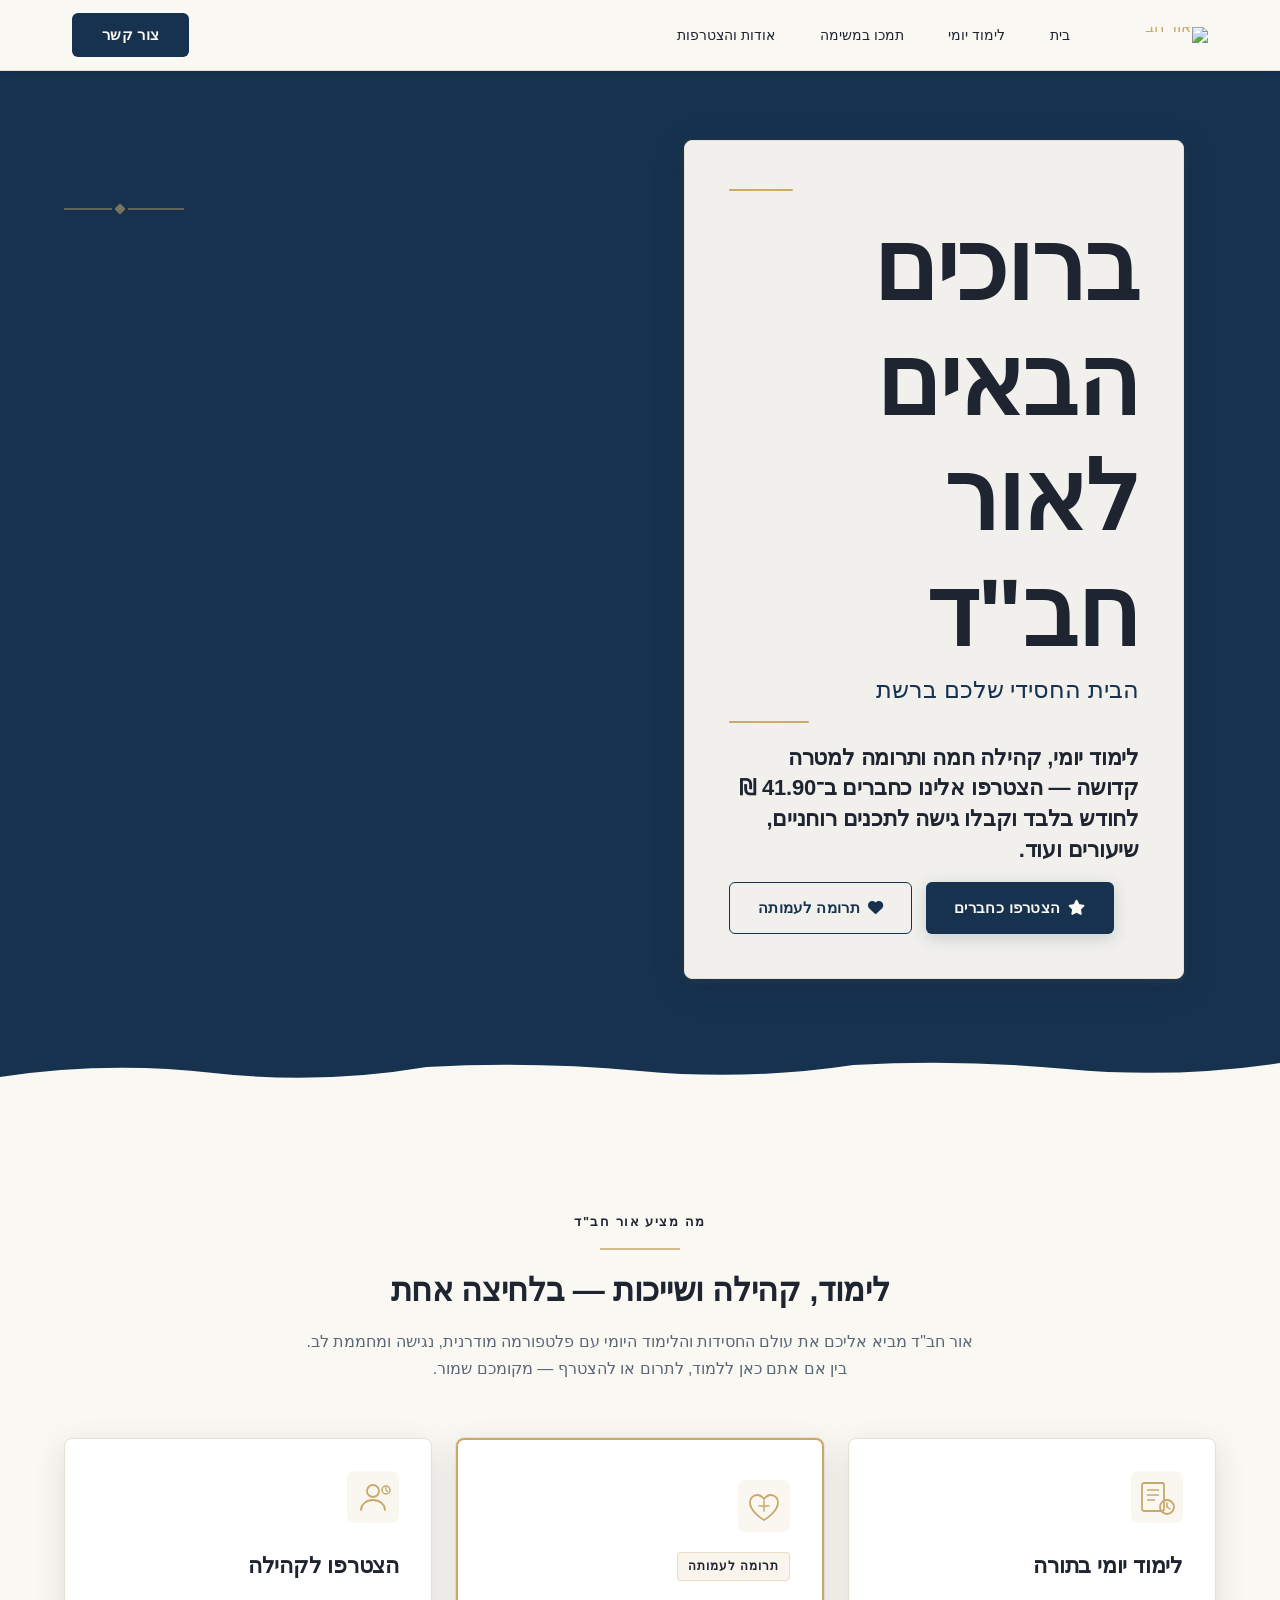
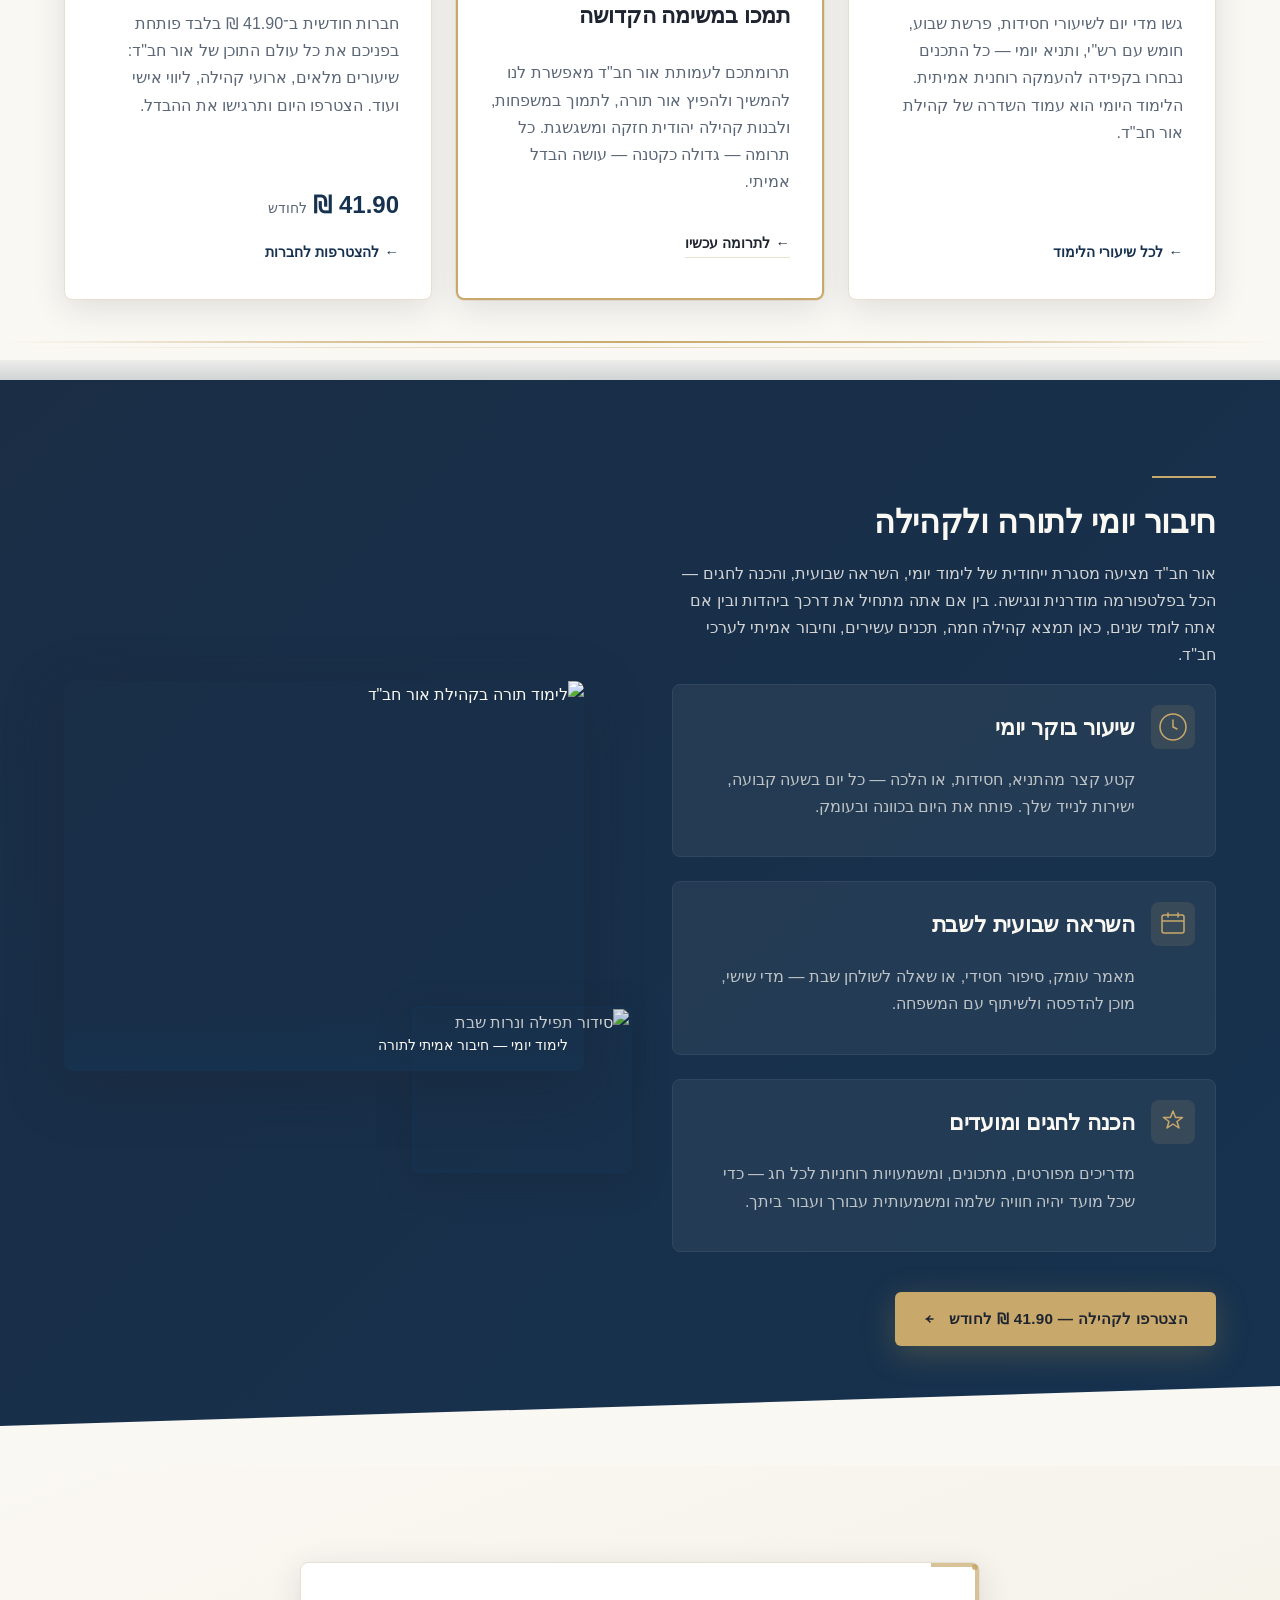
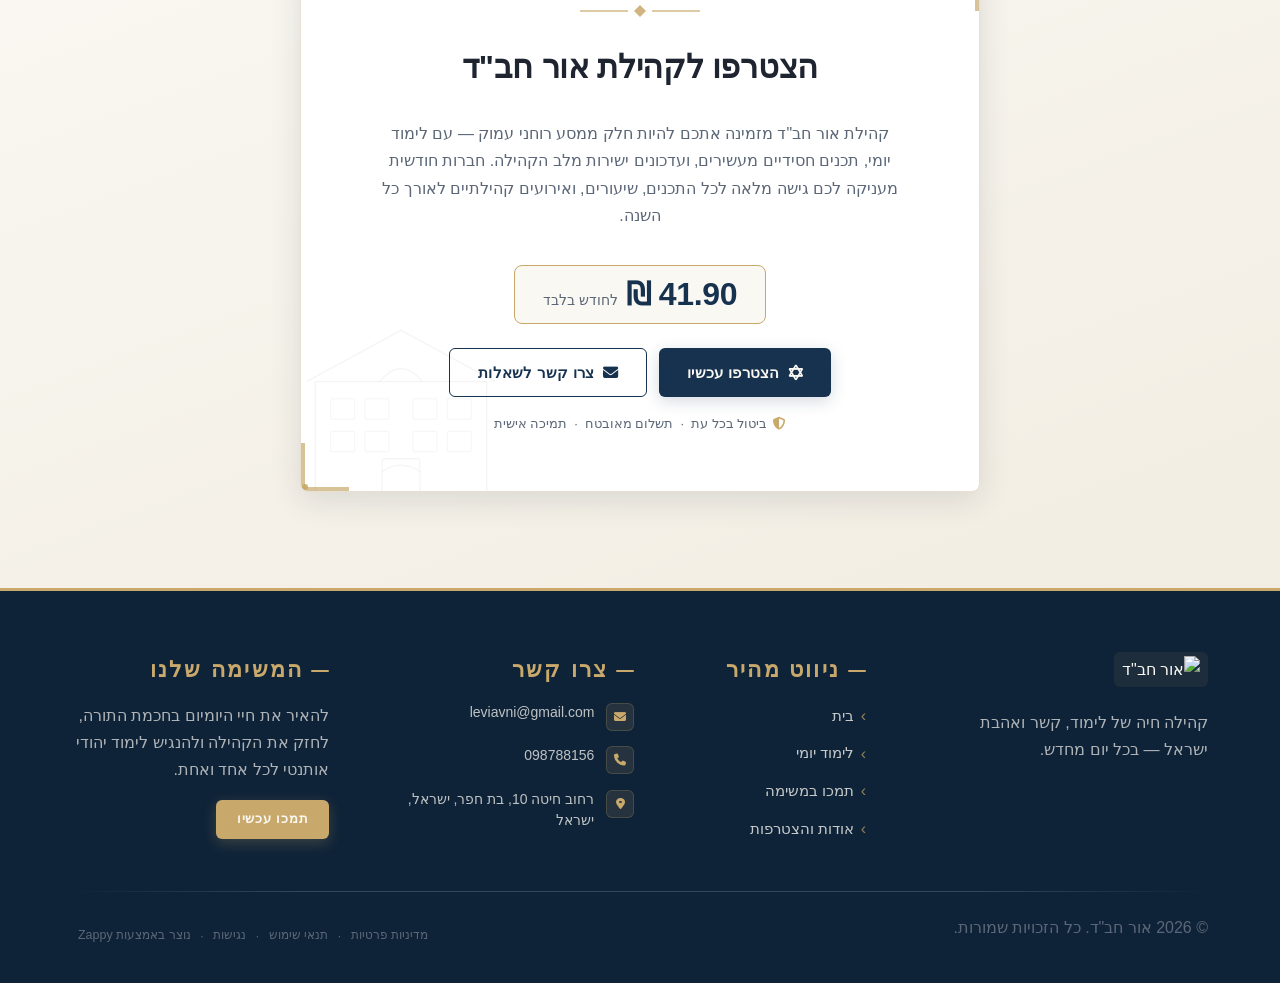
==== commit a7dc838a: "Background sync: Progressive GitHub Sync" ====
--- a/index.html
+++ b/index.html
@@ -349,7 +349,7 @@
     </svg>
   </button>
 
-  <button class="phone-header-btn" data-phone="[business_phone]" aria-label="Call">
+  <button class="phone-header-btn" data-phone="098788156" aria-label="Call">
     <svg width="20" height="20" viewBox="0 0 24 24" fill="currentColor">
       <path d="M22 16.92v3a2 2 0 0 1-2.18 2 19.79 19.79 0 0 1-8.63-3.07 19.5 19.5 0 0 1-6-6 19.79 19.79 0 0 1-3.07-8.67A2 2 0 0 1 4.11 2h3a2 2 0 0 1 2 1.72 12.84 12.84 0 0 0 .7 2.81 2 2 0 0 1-.45 2.11L8.09 9.91a16 16 0 0 0 6 6l1.27-1.27a2 2 0 0 1 2.11-.45 12.84 12.84 0 0 0 2.81.7A2 2 0 0 1 22 16.92z"></path>
     </svg>
@@ -771,7 +771,7 @@
         const phoneLinks = document.querySelectorAll('a[href^="tel:"]');
         const phoneNumber = phoneLinks.length > 0 
           ? phoneLinks[0].getAttribute('href').replace('tel:', '')
-          : '[business_phone]';
+          : '098788156';
         
         window.location.href = 'tel:' + phoneNumber;
         console.log('[Navbar] Phone button clicked');
@@ -1140,14 +1140,14 @@
         <ul class="footer-contact">
           <li>
             <span class="contact-icon"><i class="fas fa-envelope"></i></span>
-            <span class="contact-text"><a href="mailto:[business_email]">[business_email]</a></span>
+            <span class="contact-text"><a href="mailto:leviavni@gmail.com">leviavni@gmail.com</a></span>
           </li>
           <li>
             <span class="contact-icon"><i class="fas fa-phone"></i></span>
-            <span class="contact-text"><a href="tel:[business_phone]">[business_phone]</a></span>
+            <span class="contact-text"><a href="tel:098788156">098788156</a></span>
           </li>
           <li><a href="/"><span class="contact-icon"><i class="fas fa-map-marker-alt"></i></span>
-            <span class="contact-text">[business_address]</span></a></li>
+            <span class="contact-text">רחוב חיטה 10, בת חפר, ישראל, ישראל</span></a></li>
         </ul>
       </div>
 
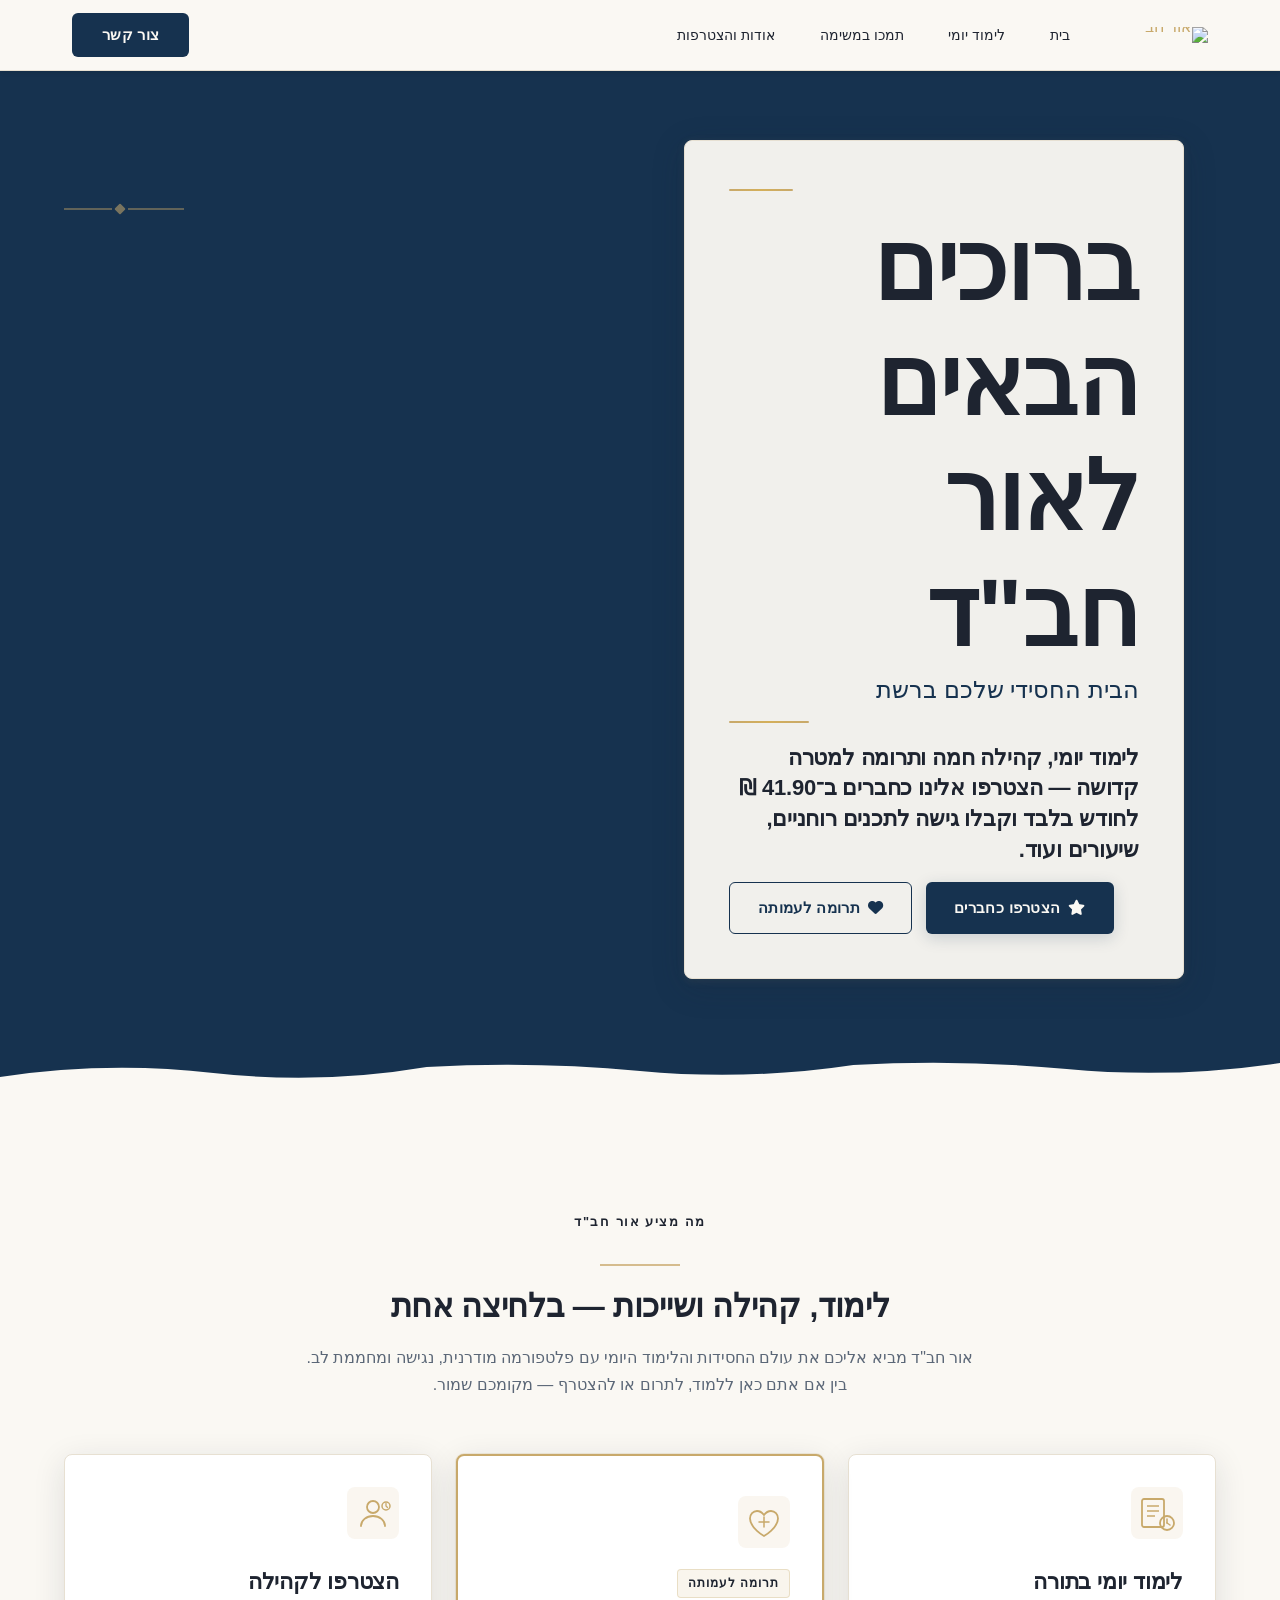
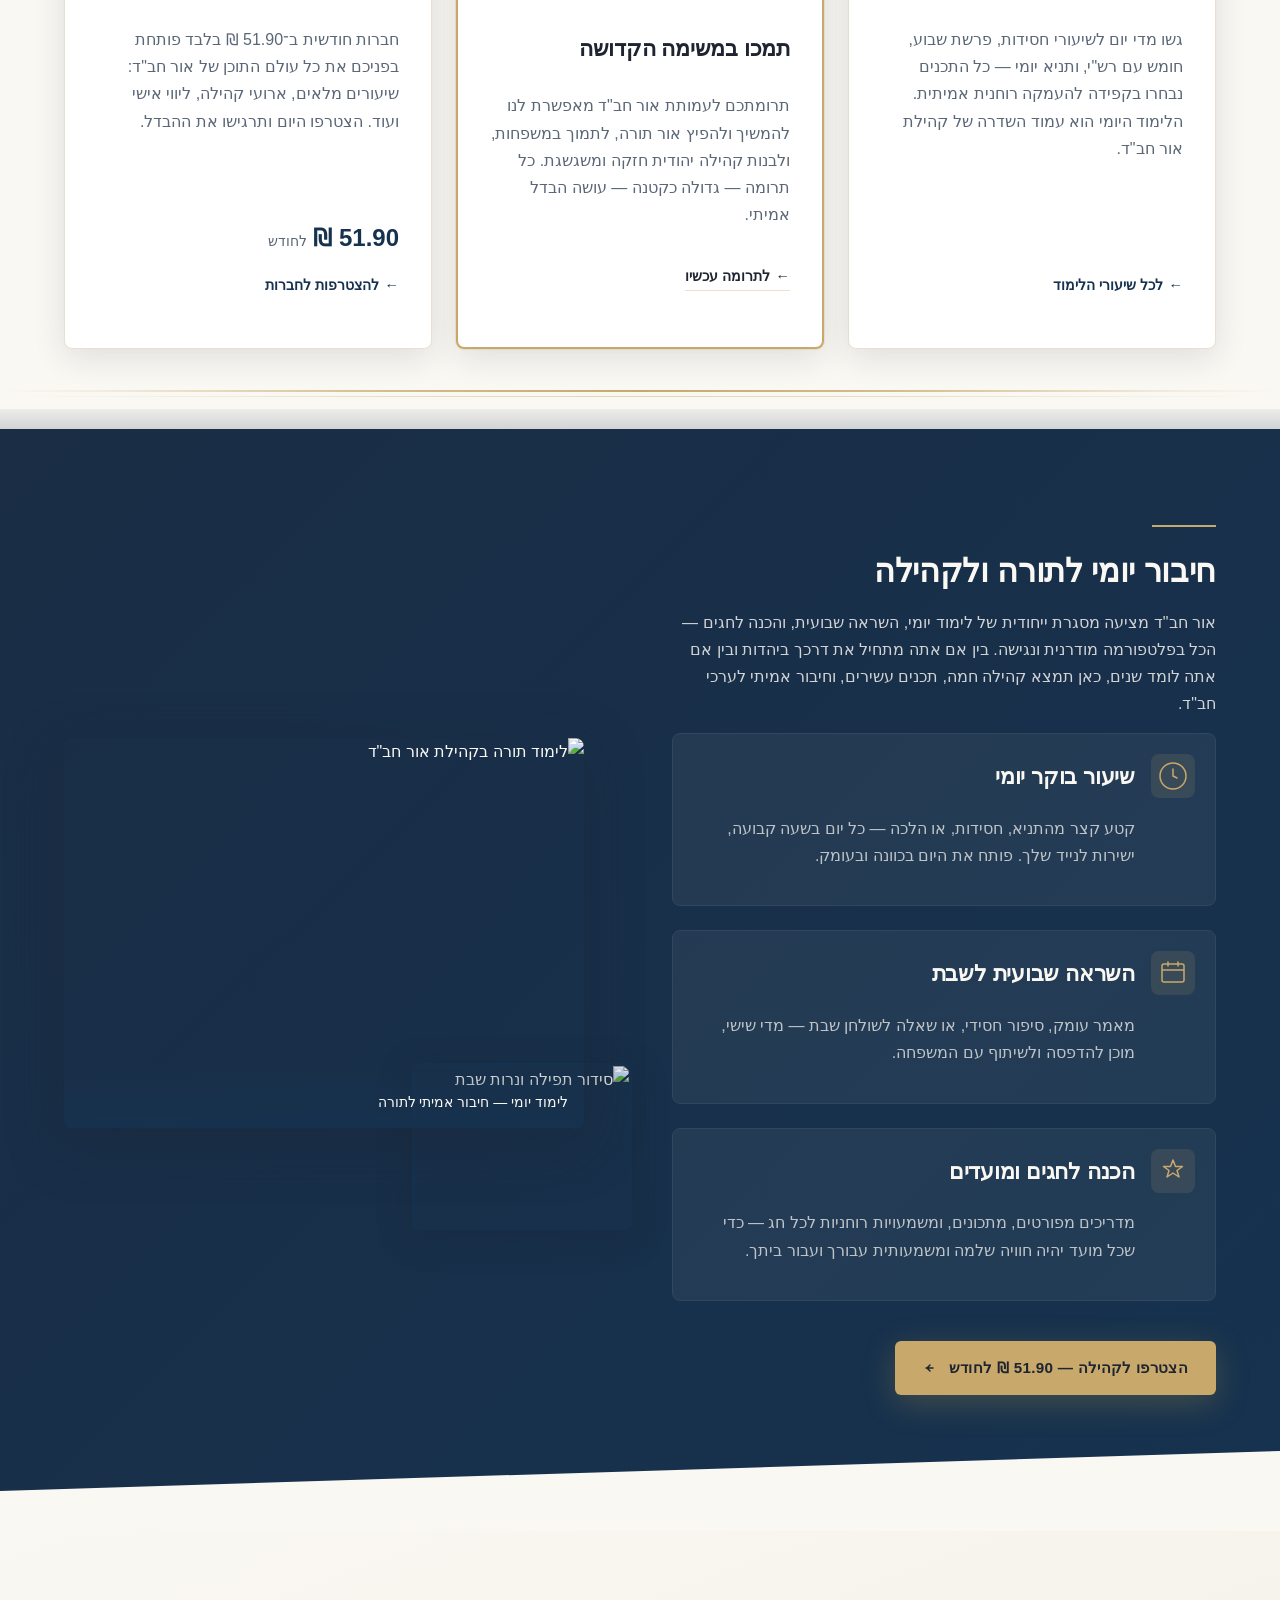
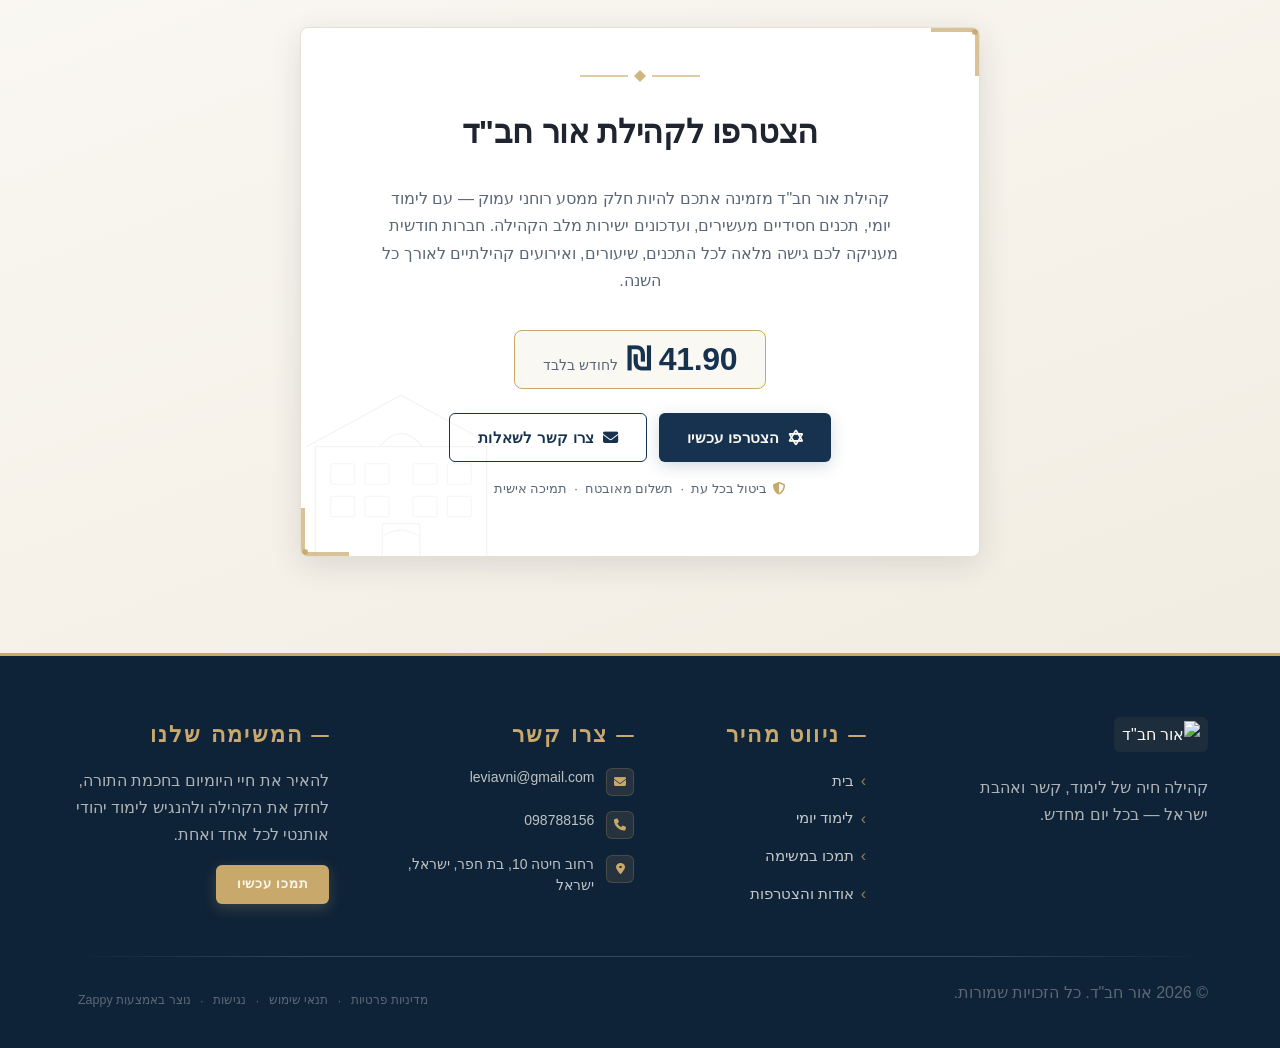
==== commit df853836: "Incremental sync: 1 page(s) — text_edit" ====
--- a/index.html
+++ b/index.html
@@ -840,13 +840,13 @@
   </div>
 </section>
 
-<section data-band-index="1" class="index-features-section" data-layout-spec="בית-features" dir="rtl">
+<section data-band-index="1" class="index-features-section" data-layout-spec="בית-features" dir="rtl" id="index-features-section">
   <div class="index-features-container">
 
     <!-- Intro Block -->
     <div class="index-features-intro">
-      <span class="index-features-eyebrow">מה מציע אור חב"ד</span>
-      <div class="index-features-gold-rule" aria-hidden="true"></div>
+      <p class="zappy-editable"><span class="index-features-eyebrow" style="color: rgb(30, 36, 48) !important;">מה מציע אור חב"ד</span>
+      </p><div class="index-features-gold-rule" aria-hidden="true"></div>
       <h2 class="index-features-heading">לימוד, קהילה ושייכות — בלחיצה אחת</h2>
       <p class="index-features-subheading">אור חב"ד מביא אליכם את עולם החסידות והלימוד היומי עם פלטפורמה מודרנית, נגישה ומחממת לב. בין אם אתם כאן ללמוד, לתרום או להצטרף — מקומכם שמור.</p>
     </div>
@@ -855,7 +855,7 @@
     <div class="index-features-grid">
 
       <!-- Card 1: Daily Learning -->
-      <article class="index-feature-card">
+      <article class="index-feature-card" data-grid-item-index="0">
         <div class="index-feature-card-icon" aria-hidden="true">
           <svg data-element-type="icon" data-icon-type="svg" width="40" height="40" viewBox="0 0 40 40" fill="none" xmlns="http://www.w3.org/2000/svg">
             <rect x="5" y="6" width="22" height="28" rx="2" stroke="currentColor" stroke-width="1.8" fill="none"></rect>
@@ -870,12 +870,12 @@
         <div class="index-feature-card-content">
           <h3 class="index-feature-card-title">לימוד יומי בתורה</h3>
           <p class="index-feature-card-desc">גשו מדי יום לשיעורי חסידות, פרשת שבוע, חומש עם רש"י, ותניא יומי — כל התכנים נבחרו בקפידה להעמקה רוחנית אמיתית. הלימוד היומי הוא עמוד השדרה של קהילת אור חב"ד.</p>
-          <a href="/learning" class="index-feature-card-link">לכל שיעורי הלימוד <span aria-hidden="true">←</span></a>
-        </div>
+          <p class="zappy-editable"><a href="/learning" class="index-feature-card-link">לכל שיעורי הלימוד <span aria-hidden="true">←</span></a>
+        </p></div>
       </article>
 
       <!-- Card 2: Donation (Featured/Center) -->
-      <article class="index-feature-card index-feature-card--featured">
+      <article class="index-feature-card index-feature-card--featured" data-grid-item-index="1">
         <div class="index-feature-card-icon" aria-hidden="true">
           <svg data-element-type="icon" data-icon-type="svg" width="40" height="40" viewBox="0 0 40 40" fill="none" xmlns="http://www.w3.org/2000/svg">
             <path d="M20 34C20 34 6 26 6 16.5C6 12.4 9.1 9 13 9C15.8 9 18.2 10.6 20 13C21.8 10.6 24.2 9 27 9C30.9 9 34 12.4 34 16.5C34 26 20 34 20 34Z" stroke="currentColor" stroke-width="1.8" fill="none"></path>
@@ -884,15 +884,15 @@
           </svg>
         </div>
         <div class="index-feature-card-content">
-          <span class="index-feature-card-badge">תרומה לעמותה</span>
-          <h3 class="index-feature-card-title">תמכו במשימה הקדושה</h3>
+          <p class="zappy-editable"><span class="index-feature-card-badge" style="color: rgb(30, 36, 48) !important;">תרומה לעמותה</span>
+          </p><h3 class="index-feature-card-title">תמכו במשימה הקדושה</h3>
           <p class="index-feature-card-desc">תרומתכם לעמותת אור חב"ד מאפשרת לנו להמשיך ולהפיץ אור תורה, לתמוך במשפחות, ולבנות קהילה יהודית חזקה ומשגשגת. כל תרומה — גדולה כקטנה — עושה הבדל אמיתי.</p>
-          <a href="/donate" class="index-feature-card-link index-feature-card-link--featured">לתרומה עכשיו <span aria-hidden="true">←</span></a>
-        </div>
+          <p class="zappy-editable"><a href="/donate" class="index-feature-card-link index-feature-card-link--featured" style="color: rgb(30, 36, 48) !important;">לתרומה עכשיו <span aria-hidden="true" style="color: rgb(30, 36, 48) !important;">←</span></a>
+        </p></div>
       </article>
 
       <!-- Card 3: Membership -->
-      <article class="index-feature-card">
+      <article class="index-feature-card" data-grid-item-index="2">
         <div class="index-feature-card-icon" aria-hidden="true">
           <svg data-element-type="icon" data-icon-type="svg" width="40" height="40" viewBox="0 0 40 40" fill="none" xmlns="http://www.w3.org/2000/svg">
             <circle cx="20" cy="14" r="6" stroke="currentColor" stroke-width="1.8" fill="none"></circle>
@@ -903,13 +903,13 @@
         </div>
         <div class="index-feature-card-content">
           <h3 class="index-feature-card-title">הצטרפו לקהילה</h3>
-          <p class="index-feature-card-desc">חברות חודשית ב־41.90 ₪ בלבד פותחת בפניכם את כל עולם התוכן של אור חב"ד: שיעורים מלאים, ארועי קהילה, ליווי אישי ועוד. הצטרפו היום ותרגישו את ההבדל.</p>
+          <p class="index-feature-card-desc" style="">חברות חודשית ב־51.90 ₪ בלבד פותחת בפניכם את כל עולם התוכן של אור חב"ד: שיעורים מלאים, ארועי קהילה, ליווי אישי ועוד. הצטרפו היום ותרגישו את ההבדל.</p>
           <div class="index-feature-card-price">
-            <span class="index-feature-price-amount">41.90 ₪</span>
+            <span class="index-feature-price-amount" style="">51.90 ₪</span>
             <span class="index-feature-price-period">לחודש</span>
           </div>
-          <a href="/membership" class="index-feature-card-link">להצטרפות לחברות <span aria-hidden="true">←</span></a>
-        </div>
+          <p><a href="/membership" class="index-feature-card-link" data-native-element="true" data-element-id="btn-1778436214063-ex8l4trfe" data-element-type="button" style="outline: none;">להצטרפות לחברות <span aria-hidden="true">←</span></a>
+        </p></div>
       </article>
 
     </div>
@@ -928,7 +928,7 @@
 
 </section>
 
-<section data-band-index="2" class="index-showcase-section" data-layout-spec="בית-showcase" dir="rtl">
+<section data-band-index="2" class="index-showcase-section" data-layout-spec="בית-showcase" dir="rtl" id="index-showcase-section">
   <div class="index-showcase-container">
 
     <!-- Content Column (START = RIGHT in RTL) -->
@@ -944,7 +944,7 @@
       <!-- Learning Tracks List -->
       <ul class="index-showcase-tracks">
 
-        <li class="index-showcase-track-item">
+        <li class="index-showcase-track-item" data-grid-item-index="0">
           <div class="index-showcase-track-icon" aria-hidden="true">
             <svg data-element-type="icon" data-icon-type="svg" width="28" height="28" viewBox="0 0 28 28" fill="none" xmlns="http://www.w3.org/2000/svg">
               <circle cx="14" cy="14" r="13" stroke="currentColor" stroke-width="1.5"></circle>
@@ -957,7 +957,7 @@
           </div>
         </li>
 
-        <li class="index-showcase-track-item">
+        <li class="index-showcase-track-item" data-grid-item-index="1">
           <div class="index-showcase-track-icon" aria-hidden="true">
             <svg data-element-type="icon" data-icon-type="svg" width="28" height="28" viewBox="0 0 28 28" fill="none" xmlns="http://www.w3.org/2000/svg">
               <rect x="3" y="5" width="22" height="18" rx="2" stroke="currentColor" stroke-width="1.5"></rect>
@@ -971,7 +971,7 @@
           </div>
         </li>
 
-        <li class="index-showcase-track-item">
+        <li class="index-showcase-track-item" data-grid-item-index="2">
           <div class="index-showcase-track-icon" aria-hidden="true">
             <svg data-element-type="icon" data-icon-type="svg" width="28" height="28" viewBox="0 0 28 28" fill="none" xmlns="http://www.w3.org/2000/svg">
               <path d="M14 3L16.5 9.5H23.5L18 13.5L20 20L14 16L8 20L10 13.5L4.5 9.5H11.5L14 3Z" stroke="currentColor" stroke-width="1.5" stroke-linejoin="round"></path>
@@ -985,27 +985,27 @@
 
       </ul>
 
-      <a href="/membership" class="index-showcase-cta">
-        הצטרפו לקהילה — 41.90 ₪ לחודש
+      <p class="zappy-editable"><a href="/membership" class="index-showcase-cta" style="color: rgb(30, 36, 48) !important; outline: none;" data-native-element="true" data-element-id="btn-1778436236090-lzeiu1m1h" data-element-type="button">
+        הצטרפו לקהילה — 51.90 ₪ לחודש
         <svg data-element-type="icon" data-icon-type="svg" width="16" height="16" viewBox="0 0 16 16" fill="none" xmlns="http://www.w3.org/2000/svg" aria-hidden="true">
           <path d="M10 8H3M7 5l-3 3 3 3" stroke="currentColor" stroke-width="1.5" stroke-linecap="round" stroke-linejoin="round"></path>
         </svg>
       </a>
 
-    </div>
+    </p></div>
 
     <!-- Imagery Column (END = LEFT in RTL) -->
     <div class="index-showcase-imagery">
 
       <!-- Main editorial image -->
       <figure class="index-showcase-main-image-wrap">
-        <img data-placeholder="index-showcase-image-1" data-context="A warm editorial photograph of a Jewish Chabad study session: a rabbi and community members sitting around a wooden table covered in open Hebrew books and Talmud volumes, soft morning light streaming through a window, candles on a silver menorah nearby, warm navy and gold tones, intimate and scholarly atmosphere" width="560" height="420" src="/assets/site-index-showcase-image-1.webp" alt="לימוד תורה בקהילת אור חב&quot;ד" class="index-showcase-main-img">
+        <img data-placeholder="index-showcase-image-1" data-context="A warm editorial photograph of a Jewish Chabad study session: a rabbi and community members sitting around a wooden table covered in open Hebrew books and Talmud volumes, soft morning light streaming through a window, candles on a silver menorah nearby, warm navy and gold tones, intimate and scholarly atmosphere" width="560" height="420" src="/assets/site-index-showcase-image-1.webp" alt="לימוד תורה בקהילת אור חב&quot;ד" class="index-showcase-main-img" data-element-type="image" data-element-id="img-1778436188257-4xeixjpyf" style="">
         <figcaption class="index-showcase-img-caption">לימוד יומי — חיבור אמיתי לתורה</figcaption>
       </figure>
 
       <!-- Backplate / peek tile -->
       <figure class="index-showcase-peek-image-wrap" aria-hidden="false">
-        <img data-placeholder="index-showcase-image-2" data-context="A close-up editorial photograph of an open Hebrew prayer book (siddur) with gold-gilded page edges, a lit Shabbat candle in a silver candlestick beside it, warm candlelight glow, deep navy and cream tones, spiritual and serene atmosphere, Jewish tradition" width="280" height="210" src="/assets/site-index-showcase-image-2.webp" alt="סידור תפילה ונרות שבת" class="index-showcase-peek-img">
+        <img data-placeholder="index-showcase-image-2" data-context="A close-up editorial photograph of an open Hebrew prayer book (siddur) with gold-gilded page edges, a lit Shabbat candle in a silver candlestick beside it, warm candlelight glow, deep navy and cream tones, spiritual and serene atmosphere, Jewish tradition" width="280" height="210" src="/assets/site-index-showcase-image-2.webp" alt="סידור תפילה ונרות שבת" class="index-showcase-peek-img" data-element-type="image" data-element-id="img-1778436188257-tga1uilm9" style="">
       </figure>
 
     </div>
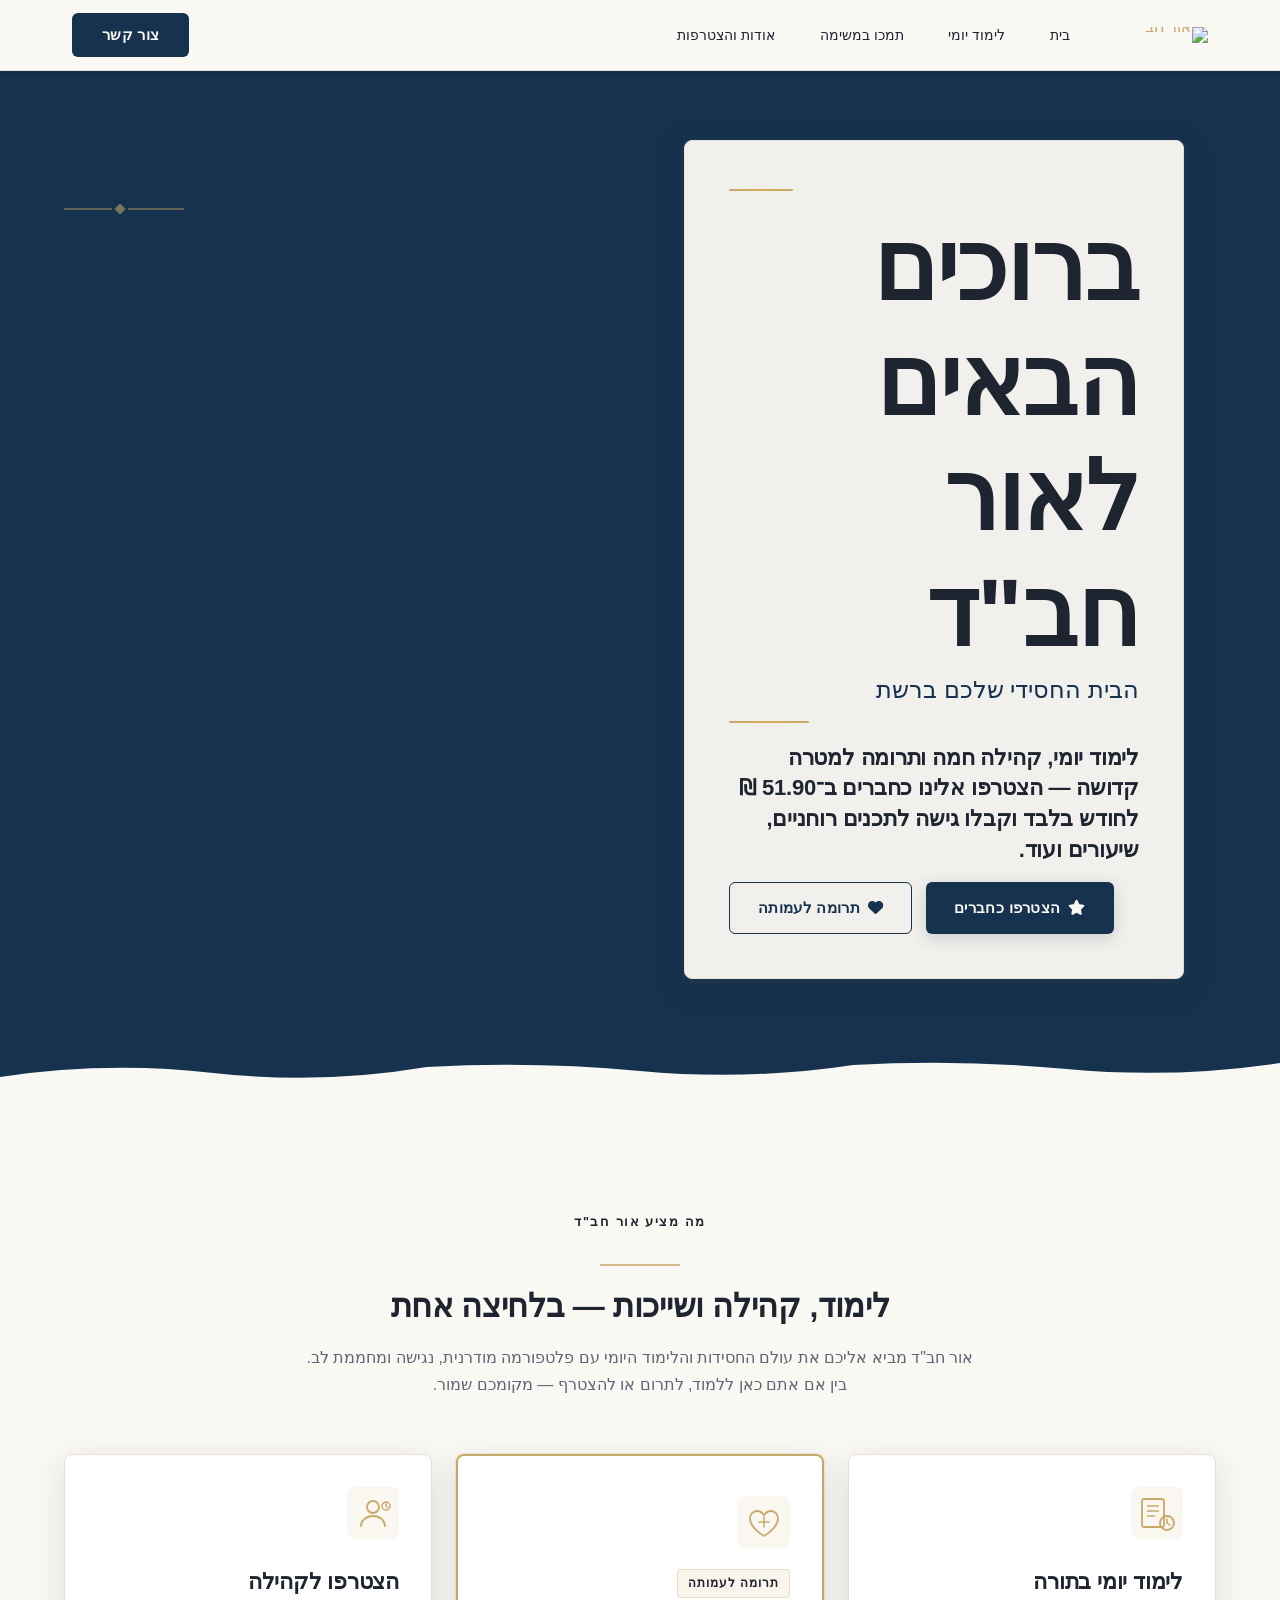
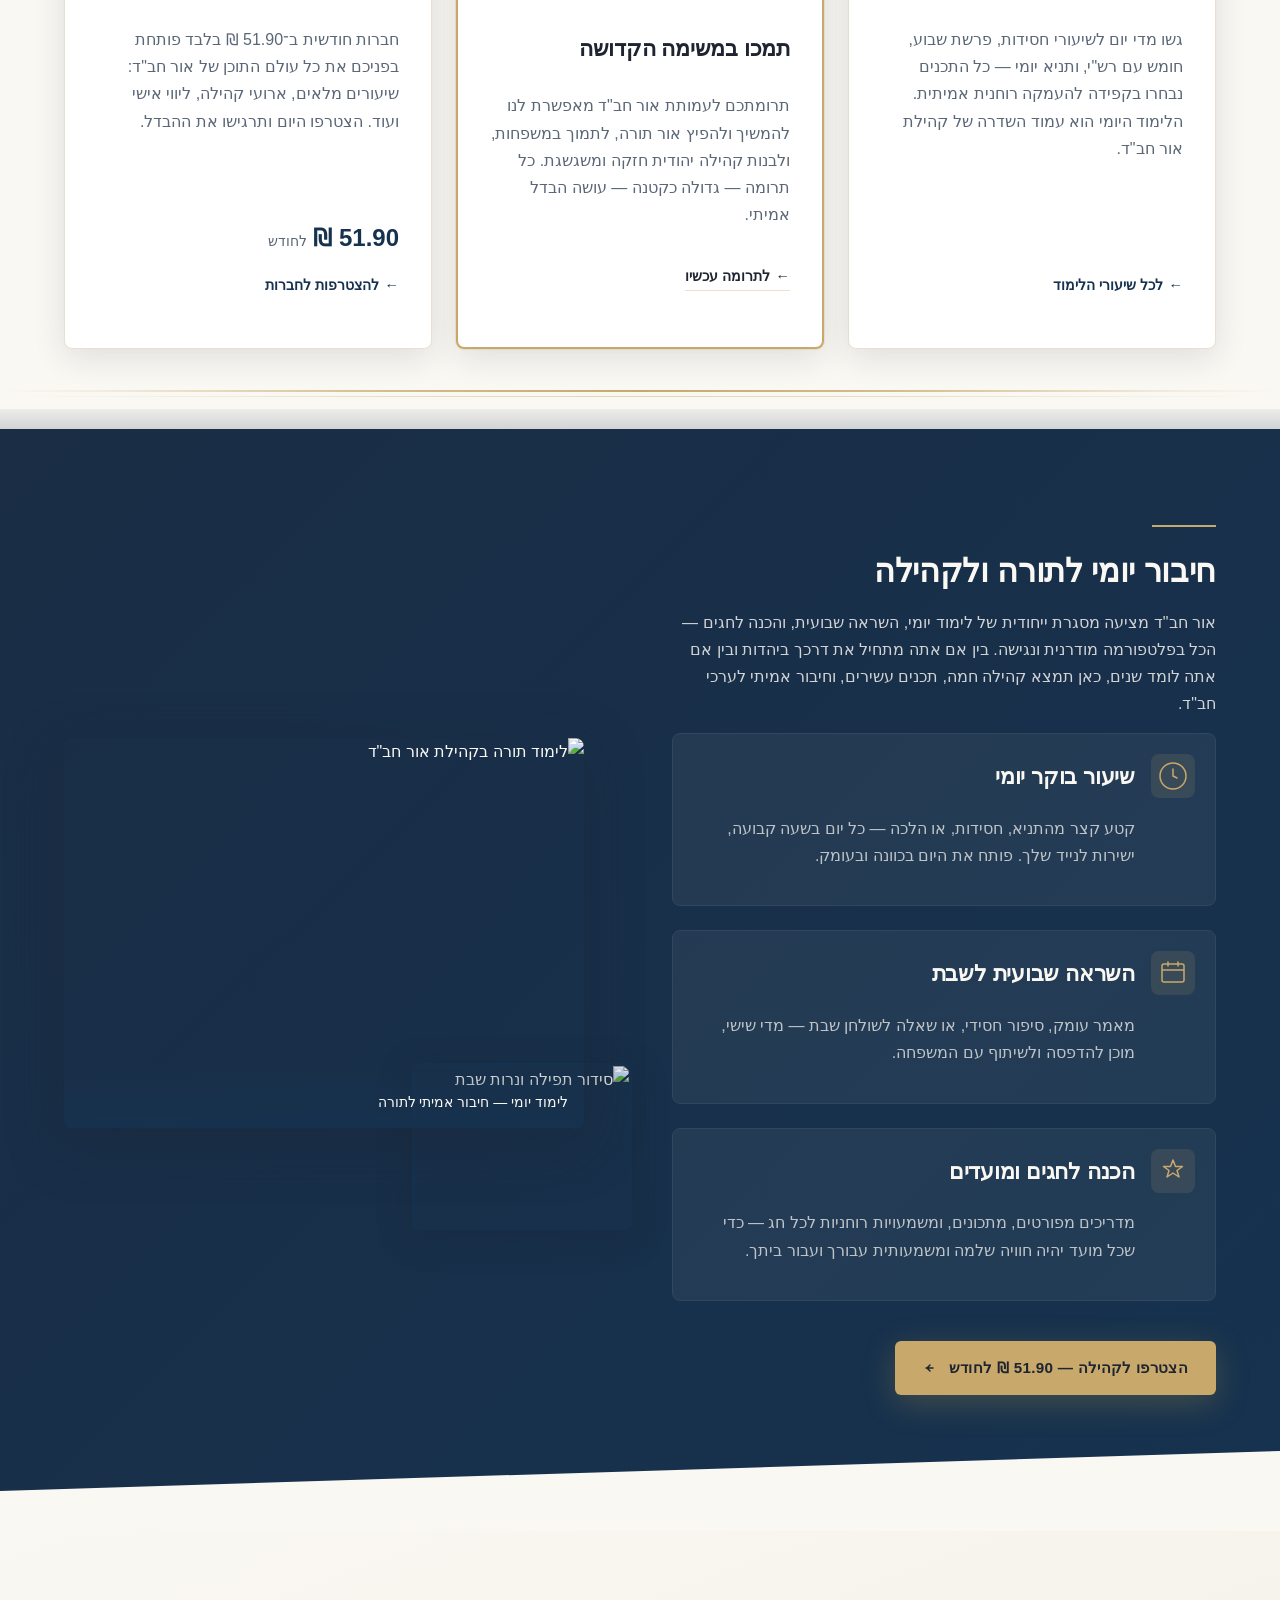
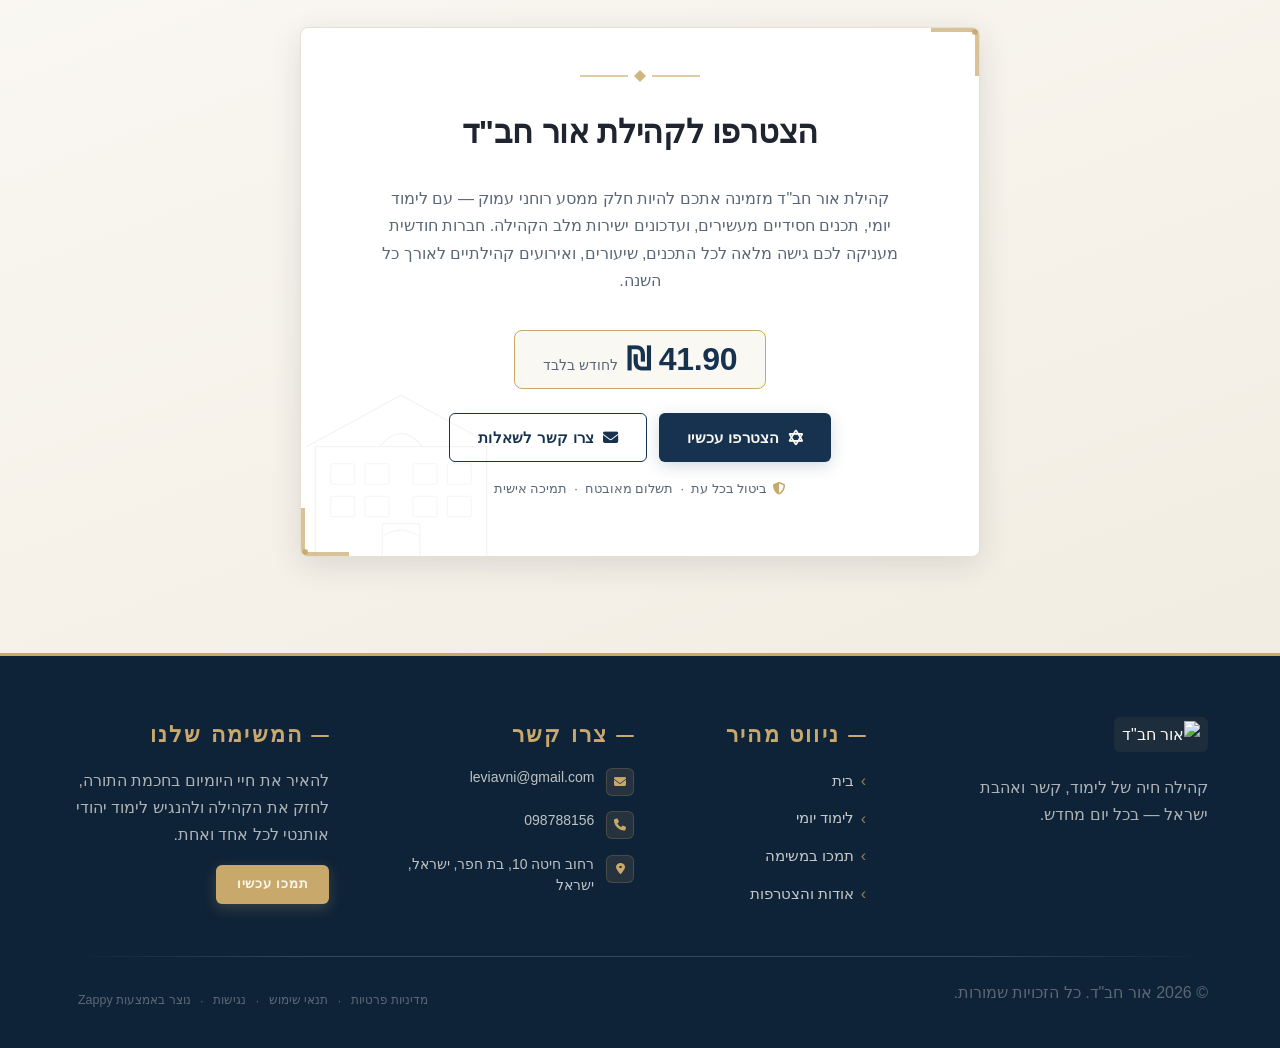
==== commit 76aa87f7: "Incremental sync: 1 page(s) — update_text" ====
--- a/index.html
+++ b/index.html
@@ -788,10 +788,10 @@
 </script>
   
   <main>
-    <section data-band-index="0" class="index-hero-section" data-layout-spec="בית-hero" dir="rtl" data-hero-type="fullscreen-scrim">
+    <section data-band-index="0" class="index-hero-section" data-layout-spec="בית-hero" dir="rtl" data-hero-type="fullscreen-scrim" id="index-hero-section">
   <!-- Background Image -->
   <div class="index-hero-bg">
-    <img data-hero-bg="true" data-placeholder="index-hero-image-1" data-context="Warm, luminous interior of a Chabad Jewish study hall and community space. Natural light streams through tall windows onto wooden tables with open books (Talmud, Chumash). A rabbi and community members of various ages sit together learning, smiling warmly. Bookshelves lined with Hebrew volumes in the background. Atmosphere is inviting, scholarly, and spiritually uplifting. Bright and welcoming, golden afternoon light." width="1200" height="700" src="/assets/site-index-hero-image-1.webp" alt="קהילת אור חב&quot;ד - בית מדרש חם ומזמין">
+    <img data-hero-bg="true" data-placeholder="index-hero-image-1" data-context="Warm, luminous interior of a Chabad Jewish study hall and community space. Natural light streams through tall windows onto wooden tables with open books (Talmud, Chumash). A rabbi and community members of various ages sit together learning, smiling warmly. Bookshelves lined with Hebrew volumes in the background. Atmosphere is inviting, scholarly, and spiritually uplifting. Bright and welcoming, golden afternoon light." width="1200" height="700" src="/assets/site-index-hero-image-1.webp" alt="קהילת אור חב&quot;ד - בית מדרש חם ומזמין" data-hero-background="true" data-element-type="image" data-element-id="img-1778436252636-d7d9e8z19">
   </div>
 
   <!-- Scrim Overlay -->
@@ -817,14 +817,14 @@
       <!-- Gold rule accent under H1 -->
       <div class="index-hero-gold-rule index-hero-gold-rule--below" aria-hidden="true"></div>
 
-      <h3 class="index-hero-subtitle">לימוד יומי, קהילה חמה ותרומה למטרה קדושה — הצטרפו אלינו כחברים ב־41.90 ₪ לחודש בלבד וקבלו גישה לתכנים רוחניים, שיעורים ועוד.</h3>
+      <h3 class="index-hero-subtitle" style="">לימוד יומי, קהילה חמה ותרומה למטרה קדושה — הצטרפו אלינו כחברים ב־51.90 ₪ לחודש בלבד וקבלו גישה לתכנים רוחניים, שיעורים ועוד.</h3>
 
       <div class="index-hero-ctas">
-        <a href="/membership" class="index-hero-btn-primary">
+        <a href="/membership" class="index-hero-btn-primary" data-element-type="button" data-element-id="btn-1778436252628-exub5wl2j" data-native-element="true">
           <i class="fas fa-star" aria-hidden="true"></i>
           הצטרפו כחברים
         </a>
-        <a href="/donate" class="index-hero-btn-secondary">
+        <a href="/donate" class="index-hero-btn-secondary" data-element-type="button" data-element-id="btn-1778436252628-f5omajqm7" data-native-element="true">
           <i class="fas fa-heart" aria-hidden="true"></i>
           תרומה לעמותה
         </a>
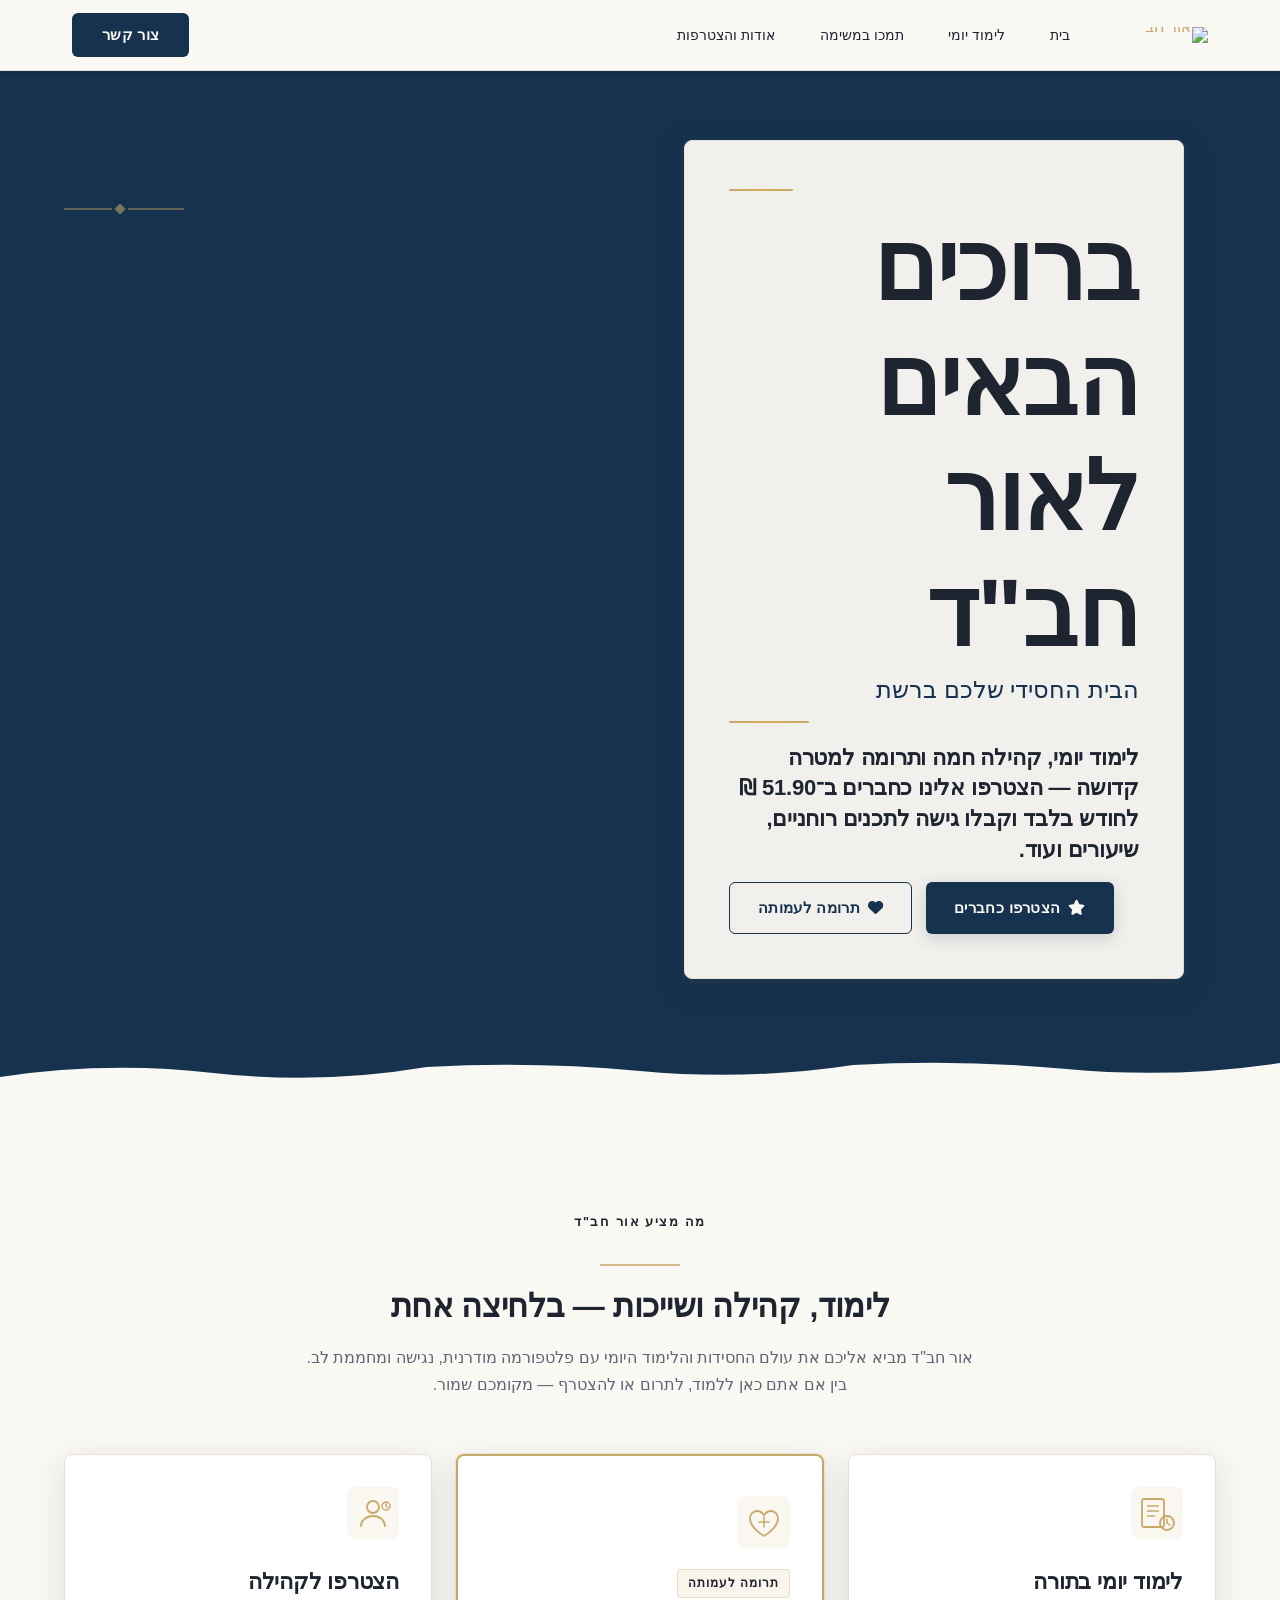
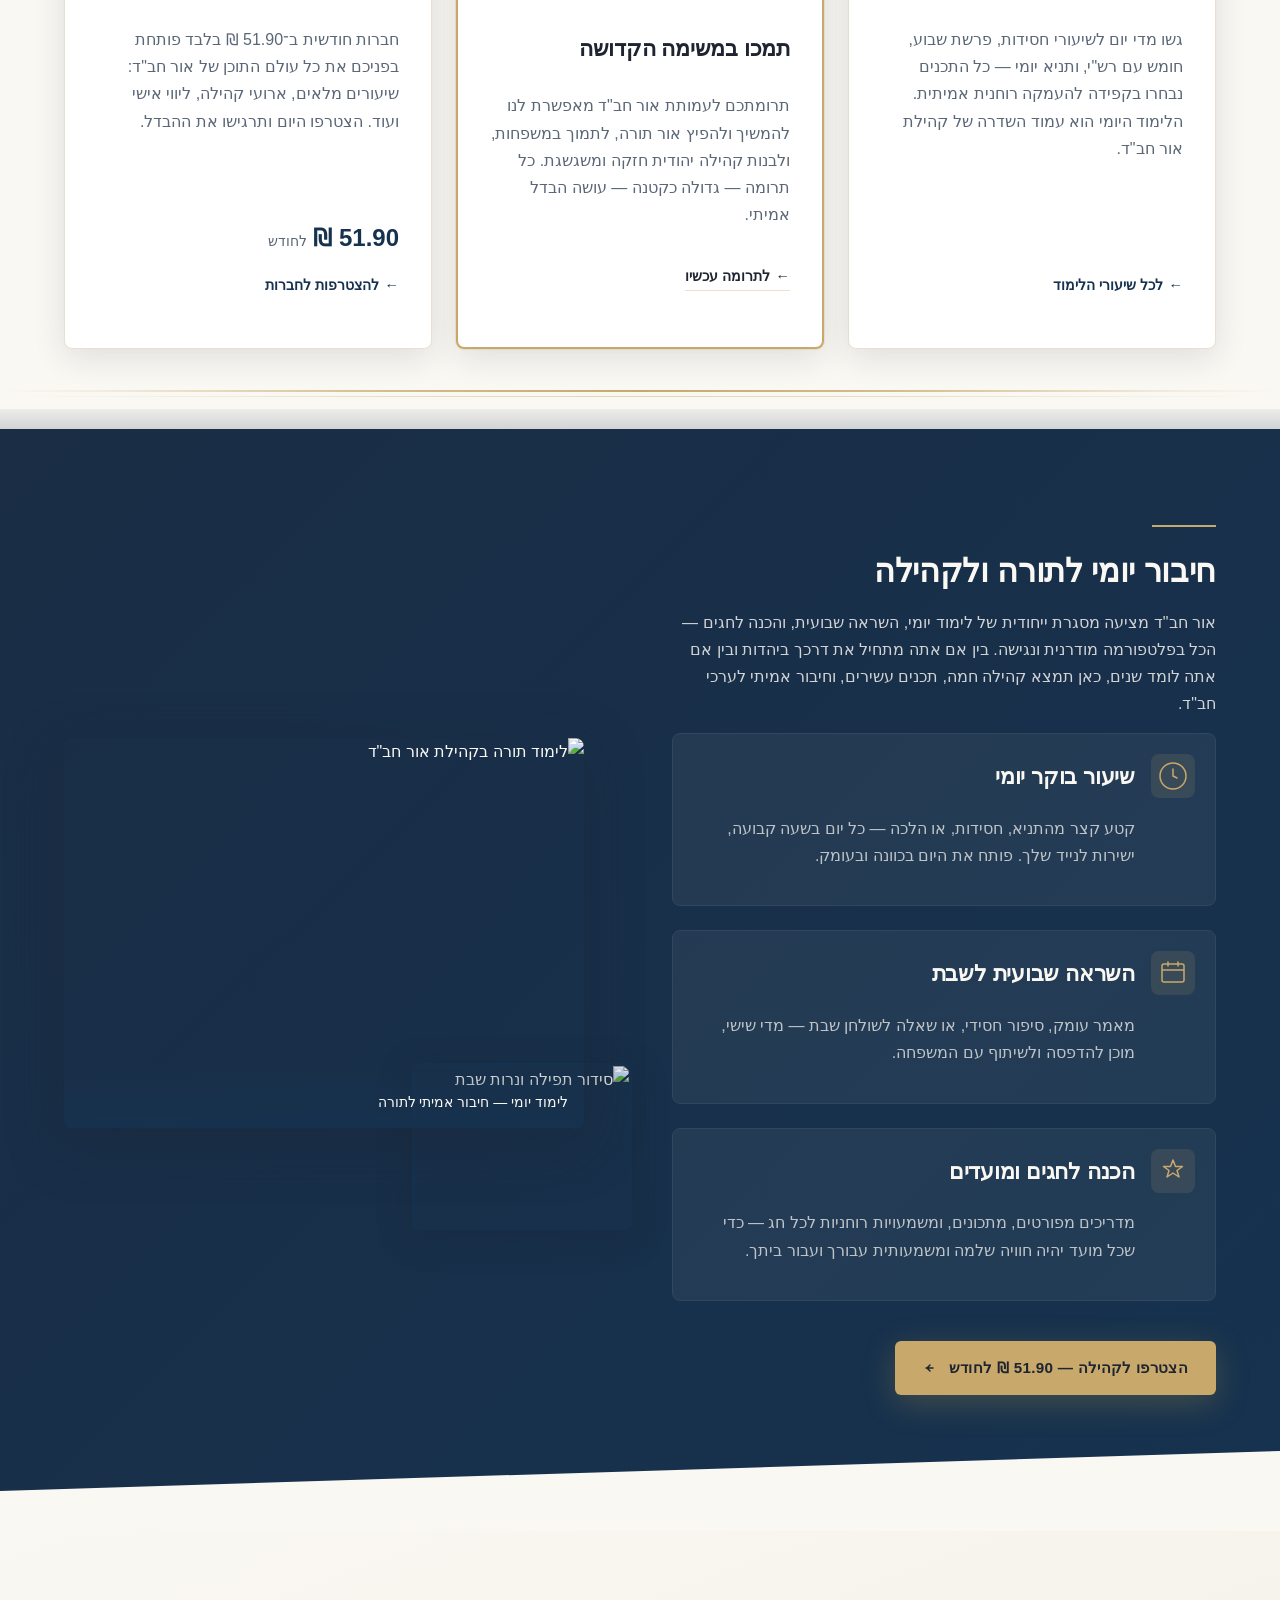
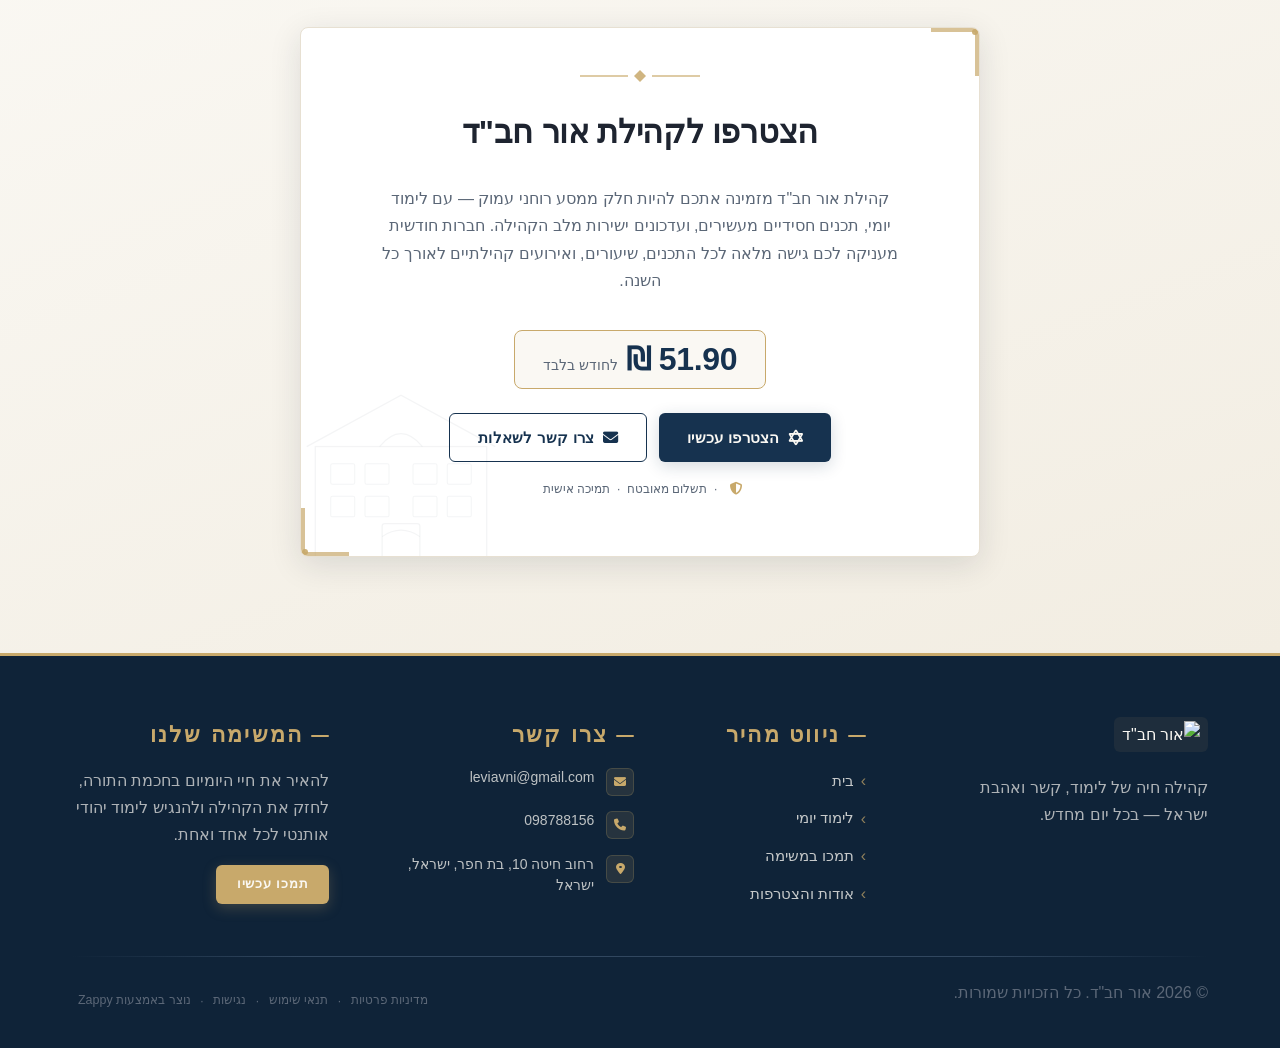
==== commit 842bf395: "Incremental sync: 1 page(s) — update_text" ====
--- a/index.html
+++ b/index.html
@@ -1021,7 +1021,7 @@
 
 </section>
 
-<section data-band-index="3" class="index-cta-section" data-layout-spec="בית-cta" dir="rtl">
+<section data-band-index="3" class="index-cta-section" data-layout-spec="בית-cta" dir="rtl" id="index-cta-section">
   <div class="index-cta-container">
     <div class="index-cta-panel">
       <!-- Gold corner decoration top-right -->
@@ -1079,27 +1079,25 @@
 
         <!-- Price emphasis -->
         <div class="index-cta-price-block">
-          <span class="index-cta-price-amount">41.90 ₪</span>
+          <span class="index-cta-price-amount" style="">51.90 ₪</span>
           <span class="index-cta-price-label">לחודש בלבד</span>
         </div>
 
         <!-- CTA buttons -->
         <div class="index-cta-actions">
-          <a href="/join" class="index-cta-btn-primary">
+          <a href="/join" class="index-cta-btn-primary" data-element-type="button" data-element-id="btn-1778436252628-caquql3co" data-native-element="true">
             <i class="fa-solid fa-star-of-david"></i>
             הצטרפו עכשיו
           </a>
-          <a href="/contact" class="index-cta-btn-secondary">
+          <a href="/contact" class="index-cta-btn-secondary" data-element-type="button" data-element-id="btn-1778436252628-njh1btgjd" data-native-element="true">
             <i class="fa-solid fa-envelope"></i>
             צרו קשר לשאלות
           </a>
         </div>
 
         <!-- Trust note -->
-        <p class="index-cta-trust">
-          <i class="fa-solid fa-shield-halved" aria-hidden="true"></i>
-          ביטול בכל עת &nbsp;·&nbsp; תשלום מאובטח &nbsp;·&nbsp; תמיכה אישית
-        </p>
+        <p class="index-cta-trust" style="">
+          <i class="fa-solid fa-shield-halved" aria-hidden="true" data-element-type="icon" data-element-id="icon-1778436252635-aa9jp06n0" data-icon-type="fontawesome" style="cursor: pointer;"></i><span style="font-size: 0.75rem;">&nbsp; ·&nbsp; תשלום מאובטח &nbsp;·&nbsp; תמיכה אישית</span><br></p>
       </div>
     </div>
   </div>
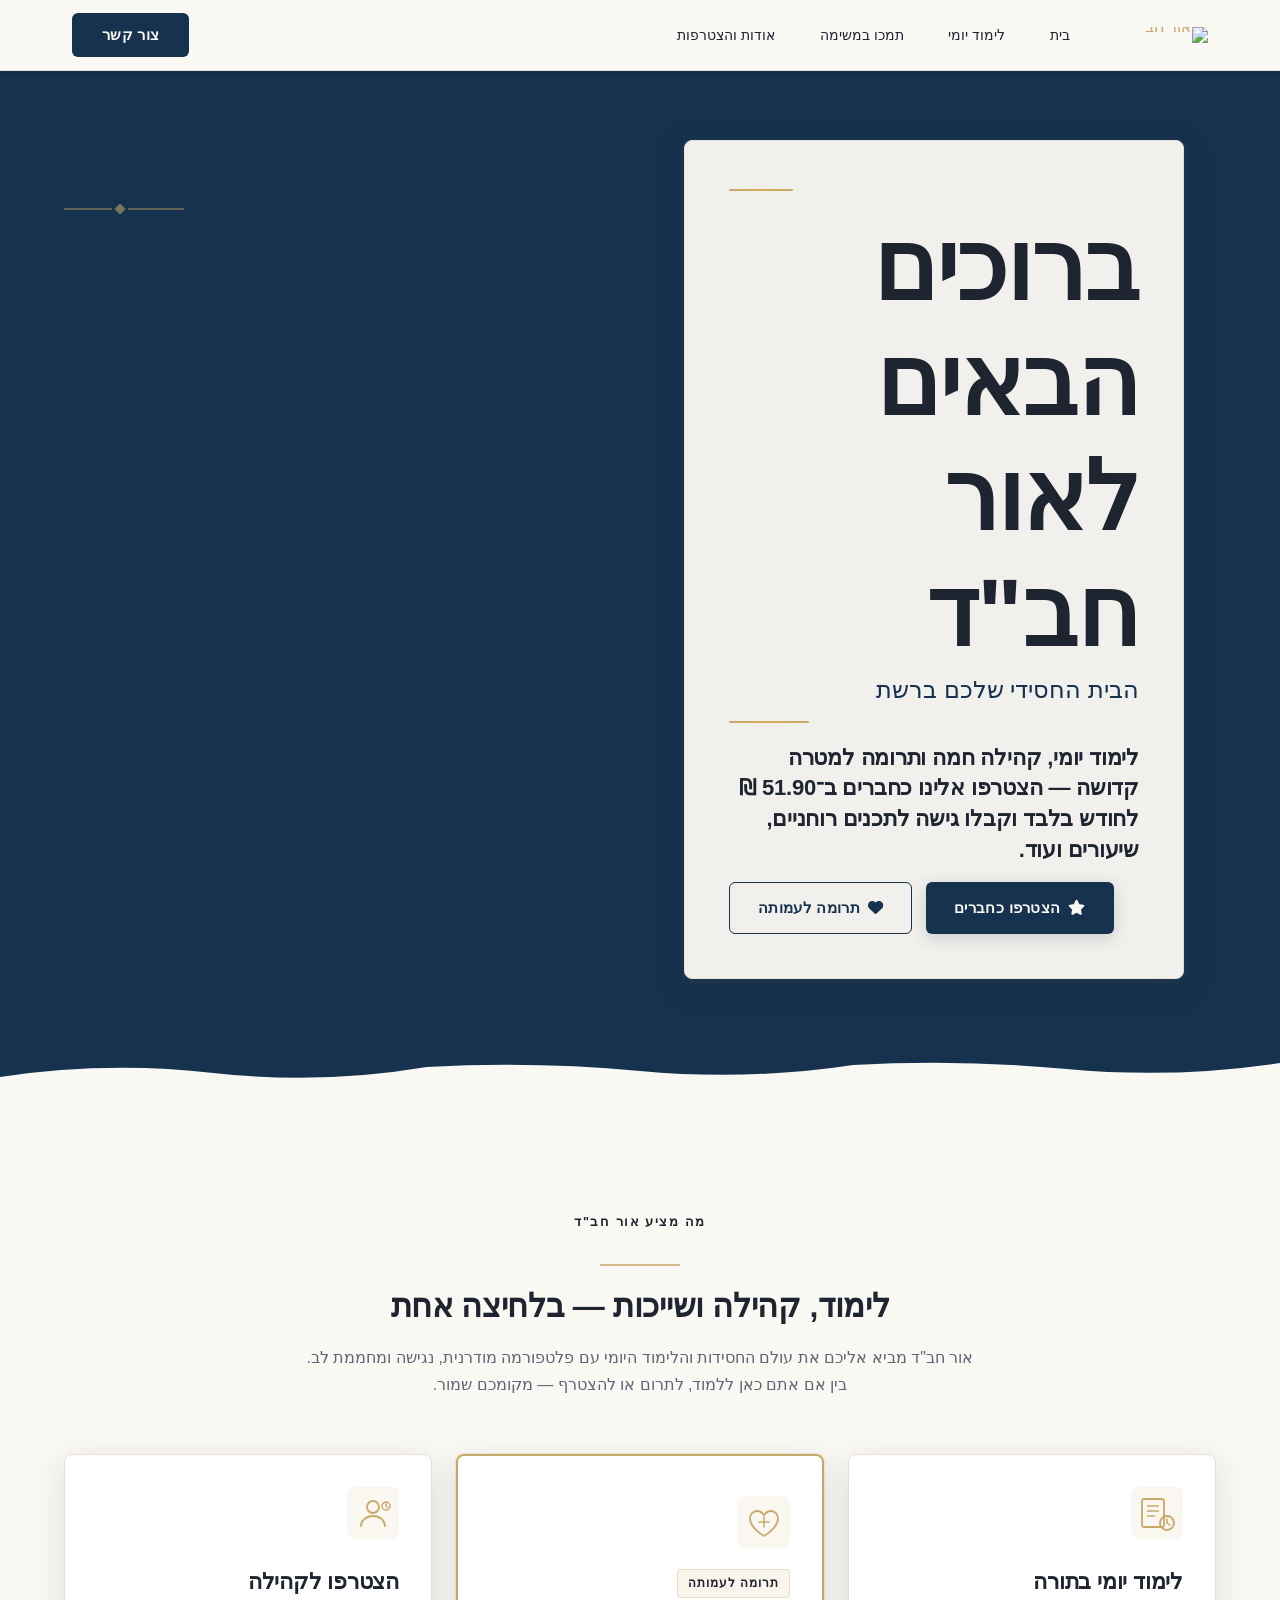
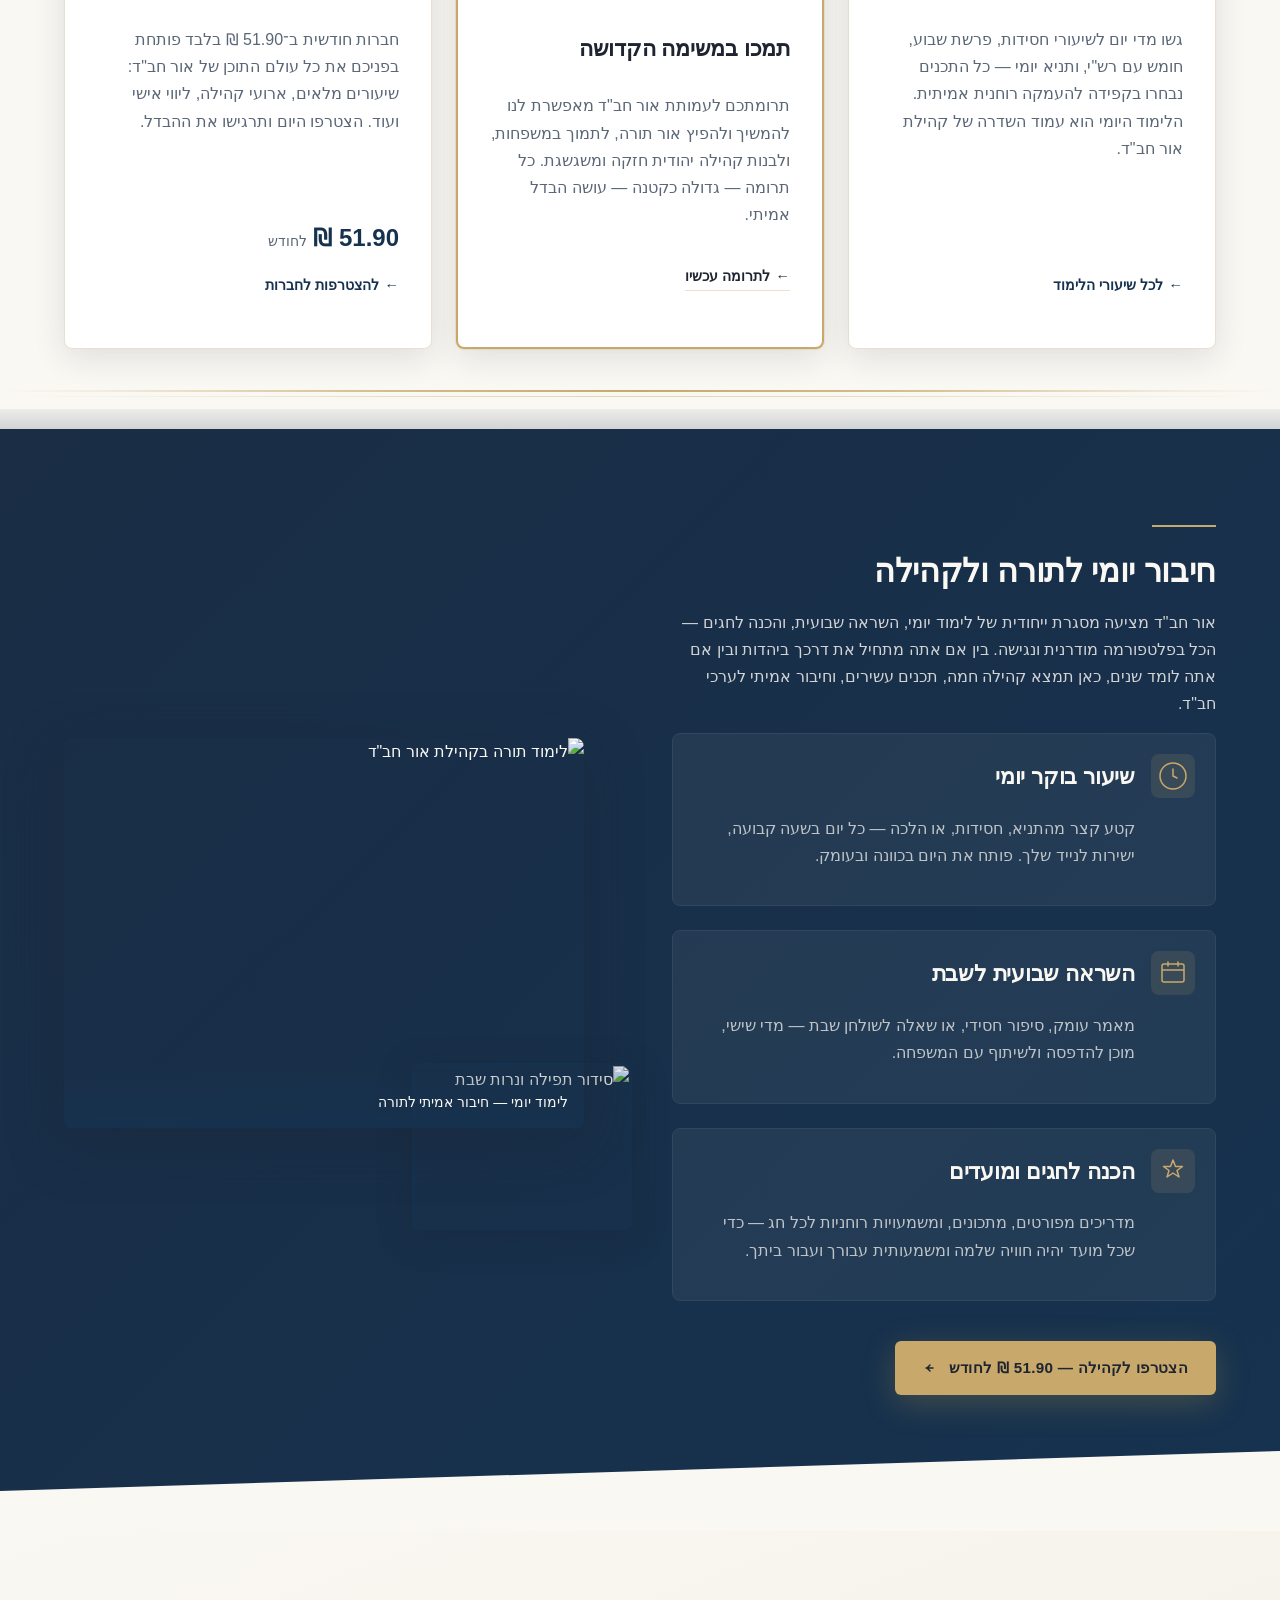
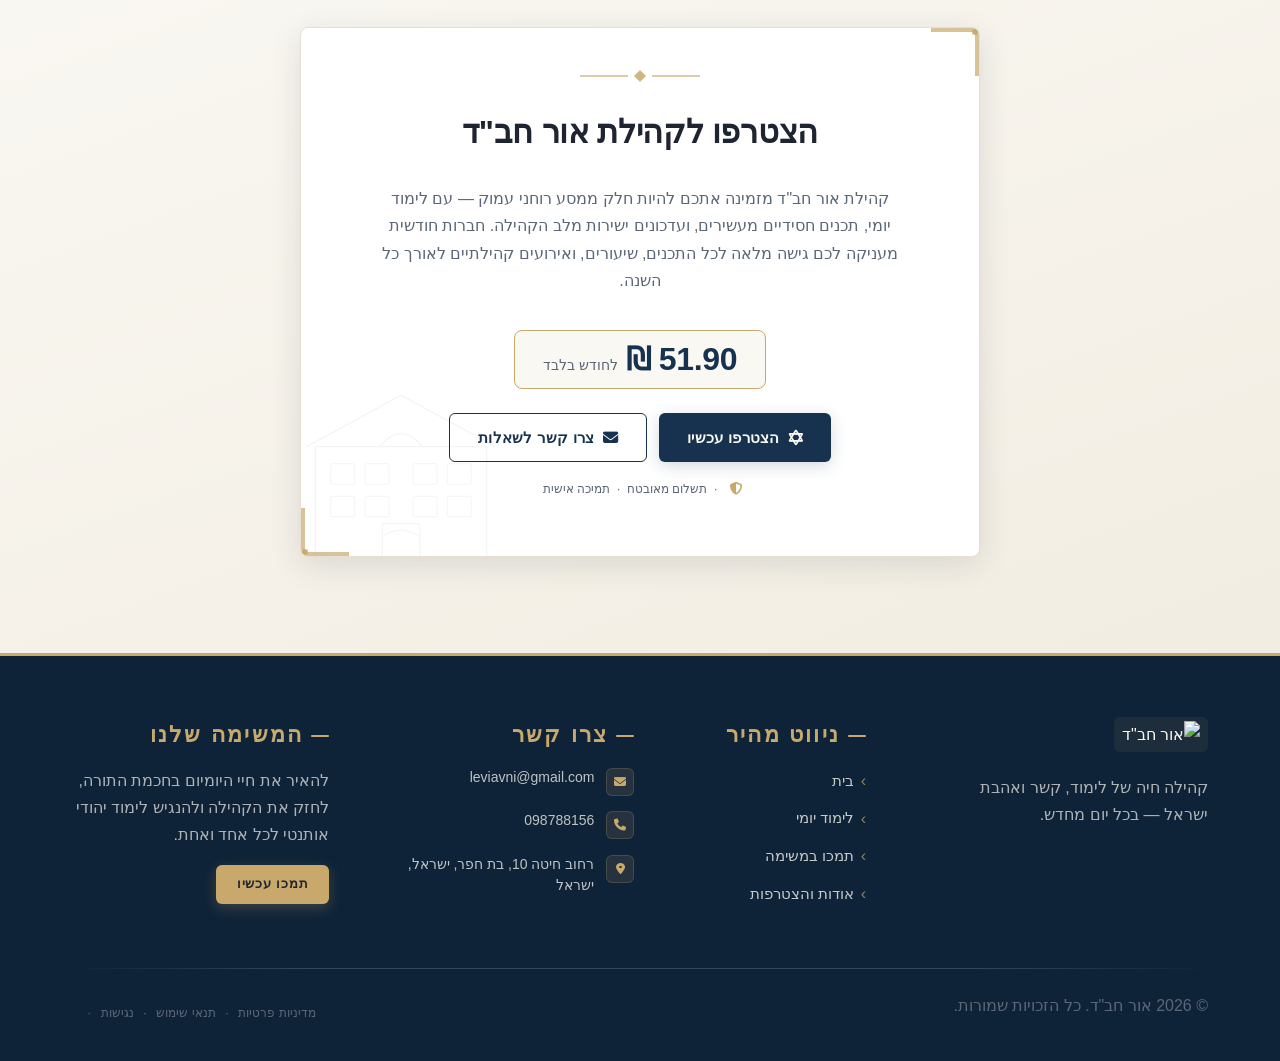
==== commit 65cb476a: "Incremental sync: 1 page(s) — update_text" ====
--- a/index.html
+++ b/index.html
@@ -1111,7 +1111,7 @@
       <!-- Column 1: Company Info -->
       <div class="footer-col footer-brand">
         <div class="footer-logo-wrap">
-          <img src="/assets/logo.webp" alt="אור חב&quot;ד" class="logo">
+          <img src="/assets/logo.webp" alt="אור חב&quot;ד" class="logo" data-element-type="image" data-element-id="img-1778436252637-b7bl6ffzb" data-zappy-footer-image="true">
         </div>
         <p class="footer-tagline">קהילה חיה של לימוד, קשר ואהבת ישראל — בכל יום מחדש.</p>
         <div class="footer-social">
@@ -1137,11 +1137,11 @@
         <h3 class="footer-heading"><span class="heading-accent"></span>צרו קשר</h3>
         <ul class="footer-contact">
           <li>
-            <span class="contact-icon"><i class="fas fa-envelope"></i></span>
+            <span class="contact-icon"><i class="fas fa-envelope" data-element-type="icon" data-element-id="icon-1778436252635-ukv01hytp" data-icon-type="fontawesome"></i></span>
             <span class="contact-text"><a href="mailto:leviavni@gmail.com">leviavni@gmail.com</a></span>
           </li>
           <li>
-            <span class="contact-icon"><i class="fas fa-phone"></i></span>
+            <span class="contact-icon"><i class="fas fa-phone" data-element-type="icon" data-element-id="icon-1778436252635-epqknhe8f" data-icon-type="fontawesome"></i></span>
             <span class="contact-text"><a href="tel:098788156">098788156</a></span>
           </li>
           <li><a href="/"><span class="contact-icon"><i class="fas fa-map-marker-alt"></i></span>
@@ -1153,8 +1153,8 @@
       <div class="footer-col footer-mission">
         <h3 class="footer-heading"><span class="heading-accent"></span>המשימה שלנו</h3>
         <p class="footer-mission-text">להאיר את חיי היומיום בחכמת התורה, לחזק את הקהילה ולהנגיש לימוד יהודי אותנטי לכל אחד ואחת.</p>
-        <a href="/donate" class="footer-cta-btn">תמכו עכשיו</a>
-      </div>
+        <p class="zappy-editable"><a href="/donate" class="footer-cta-btn" data-element-type="button" data-element-id="btn-1778436252628-39gqk41nl" data-native-element="true">תמכו עכשיו</a>
+      </p></div>
 
     </div>
 
@@ -1170,7 +1170,7 @@
         <span class="legal-sep">·</span>
         <a href="/accessibility">נגישות</a>
         <span class="legal-sep">·</span>
-        <a href="https://zappy5.com" target="_blank" class="zappy-attribution">נוצר באמצעות Zappy</a>
+        <a href="https://zappy5.com" target="_blank" class="zappy-attribution" style=""><br></a>
       </div>
     </div>
   </div>
